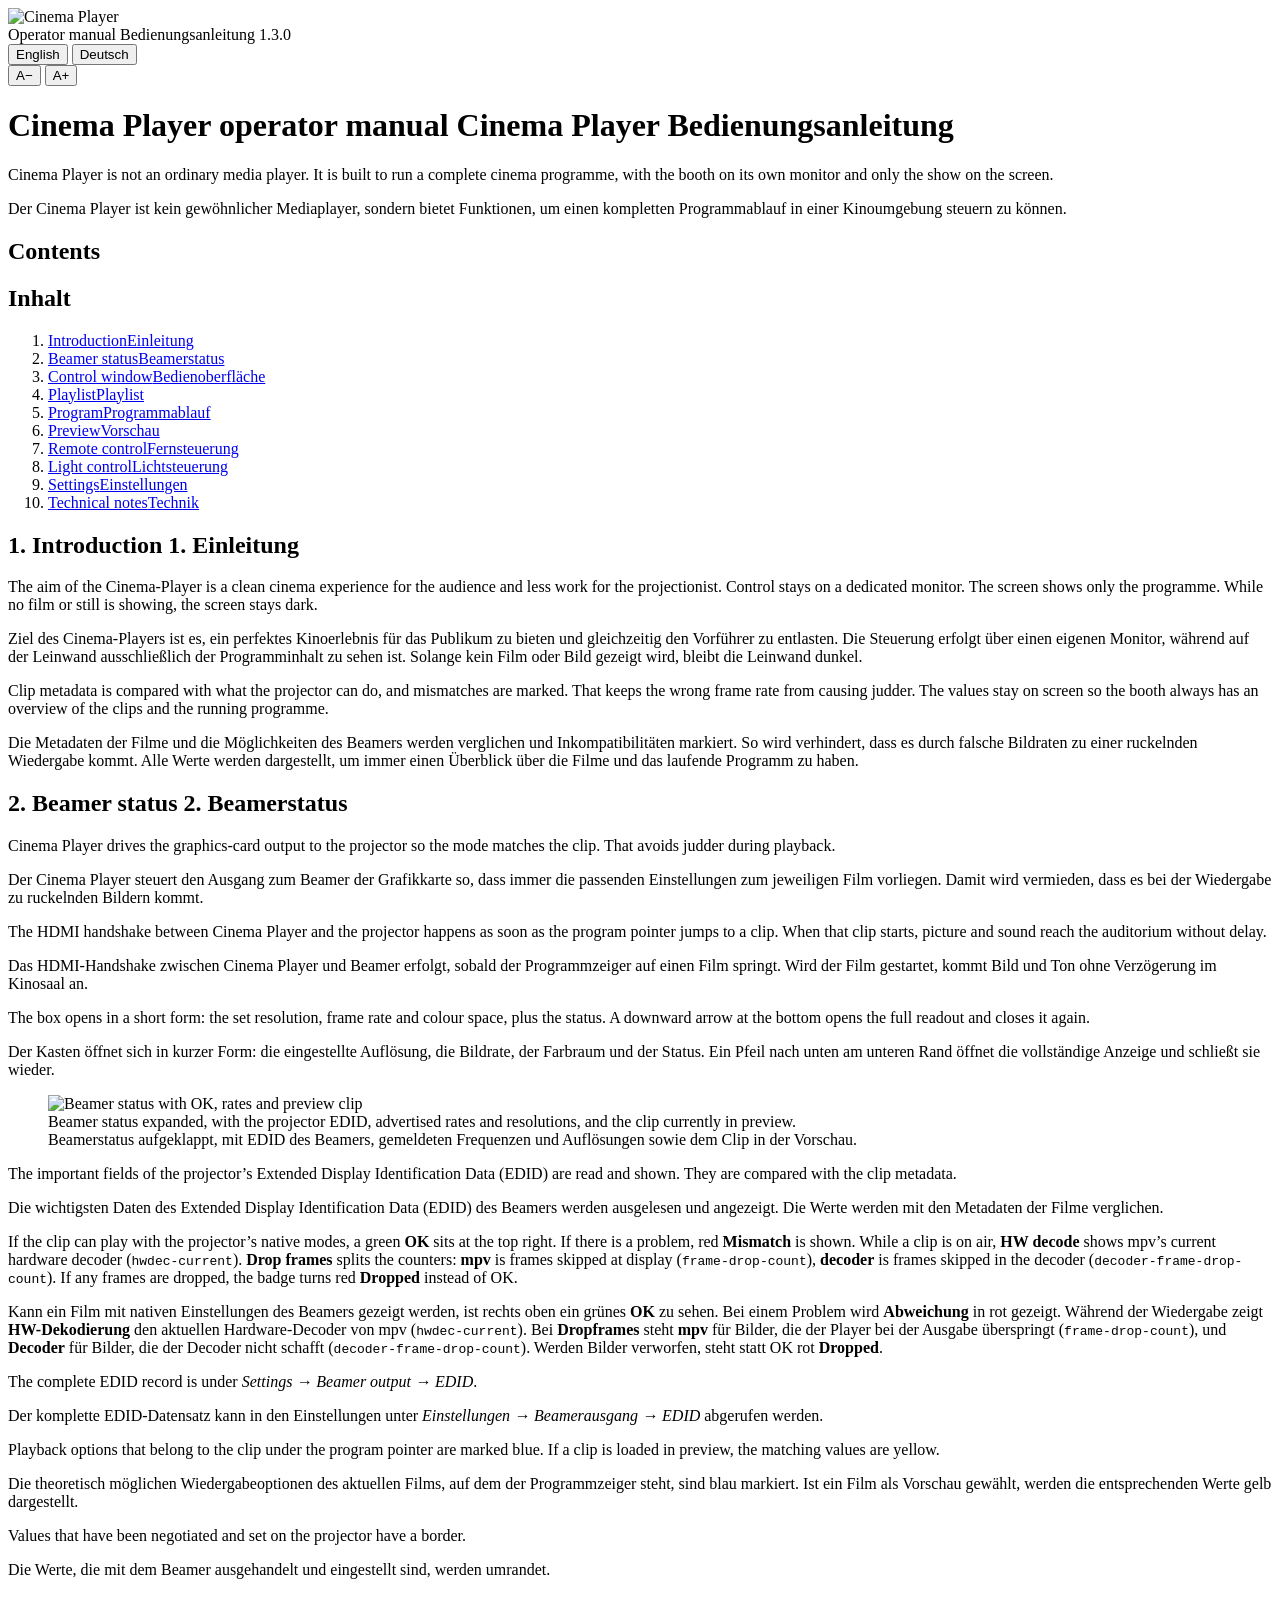
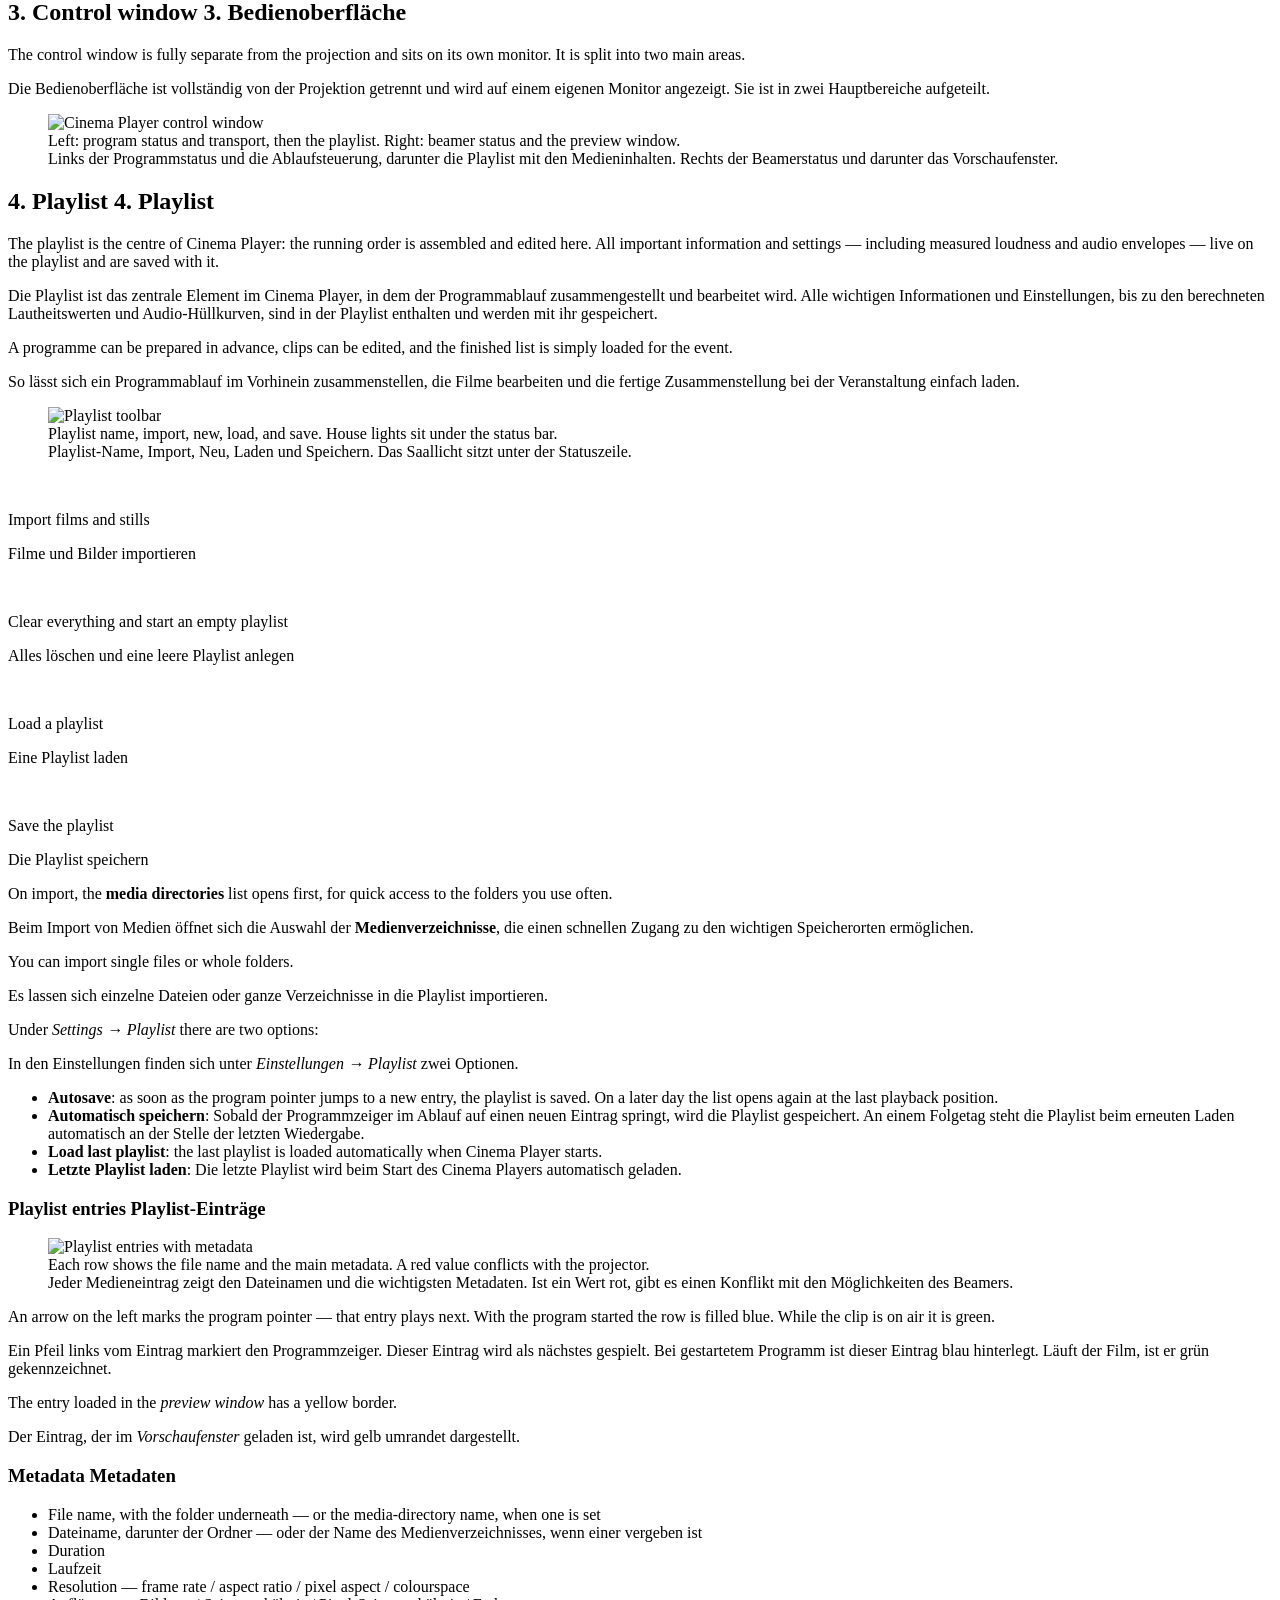
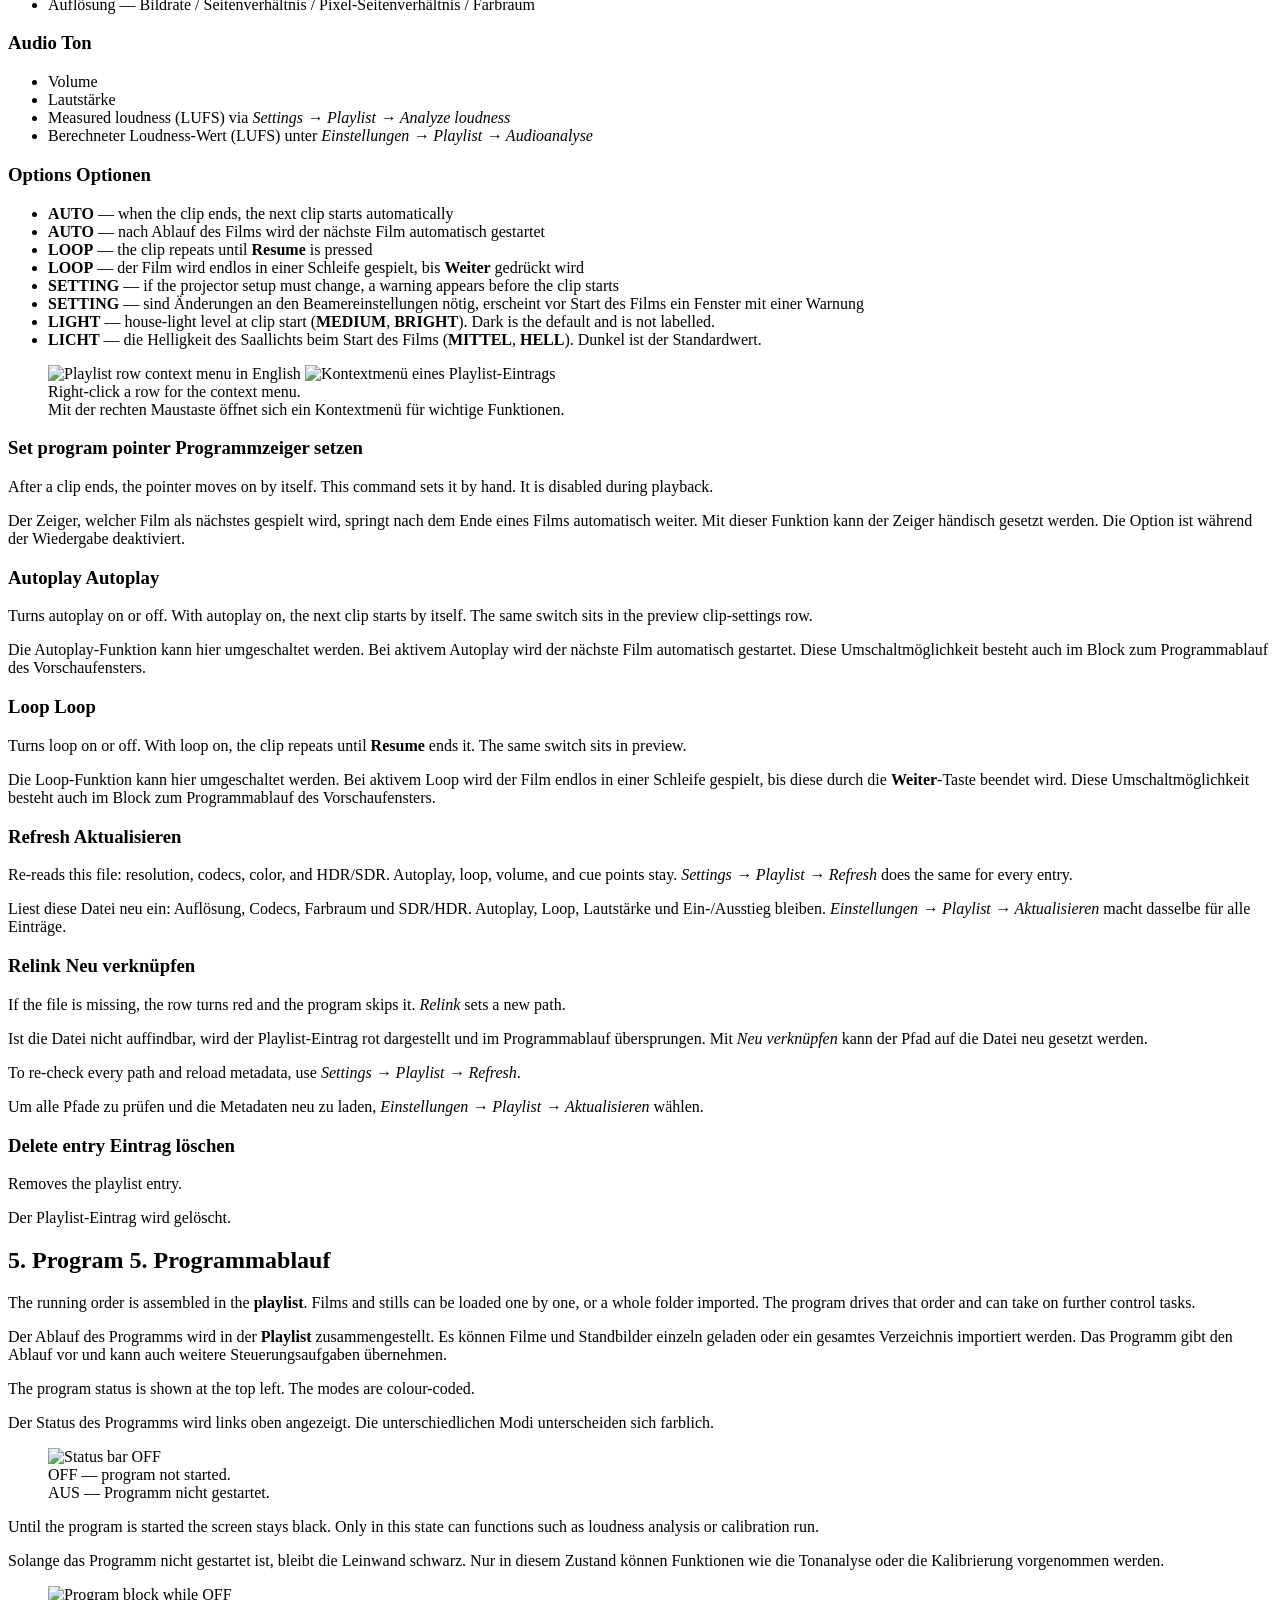
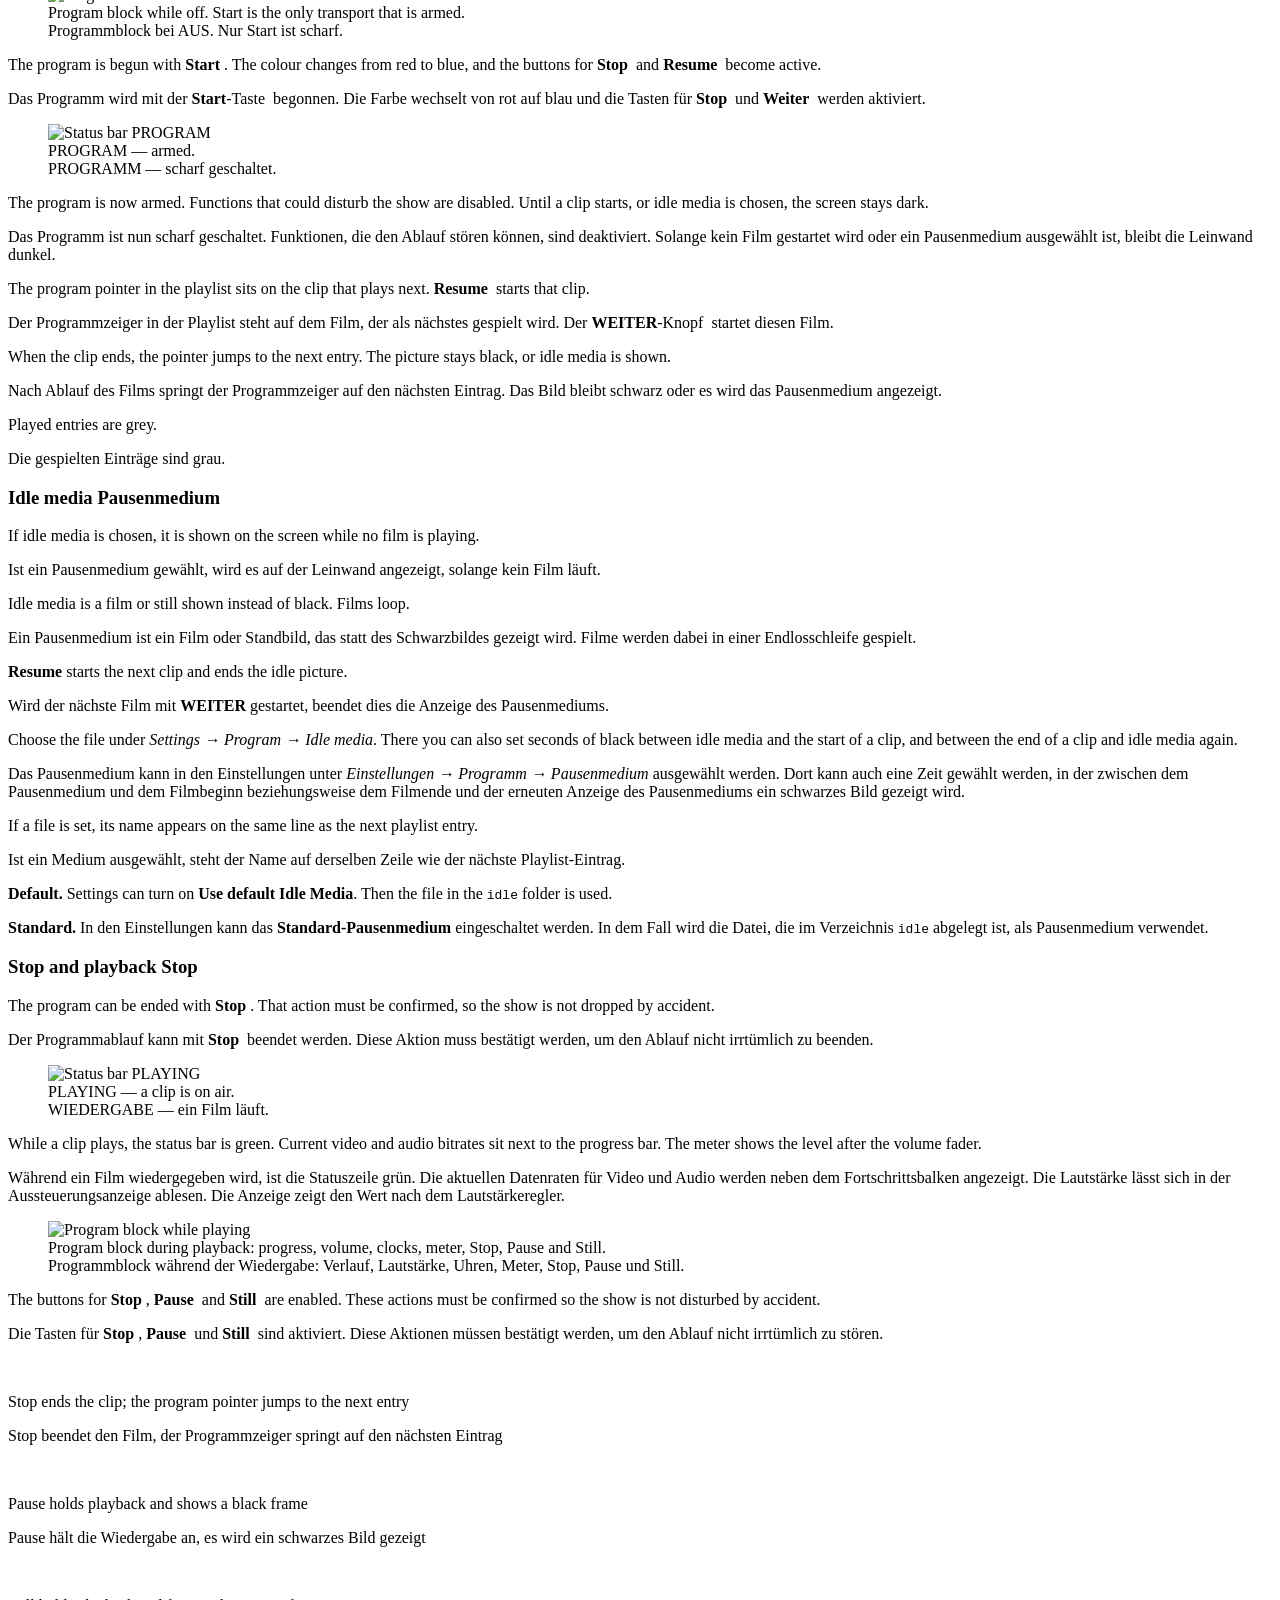
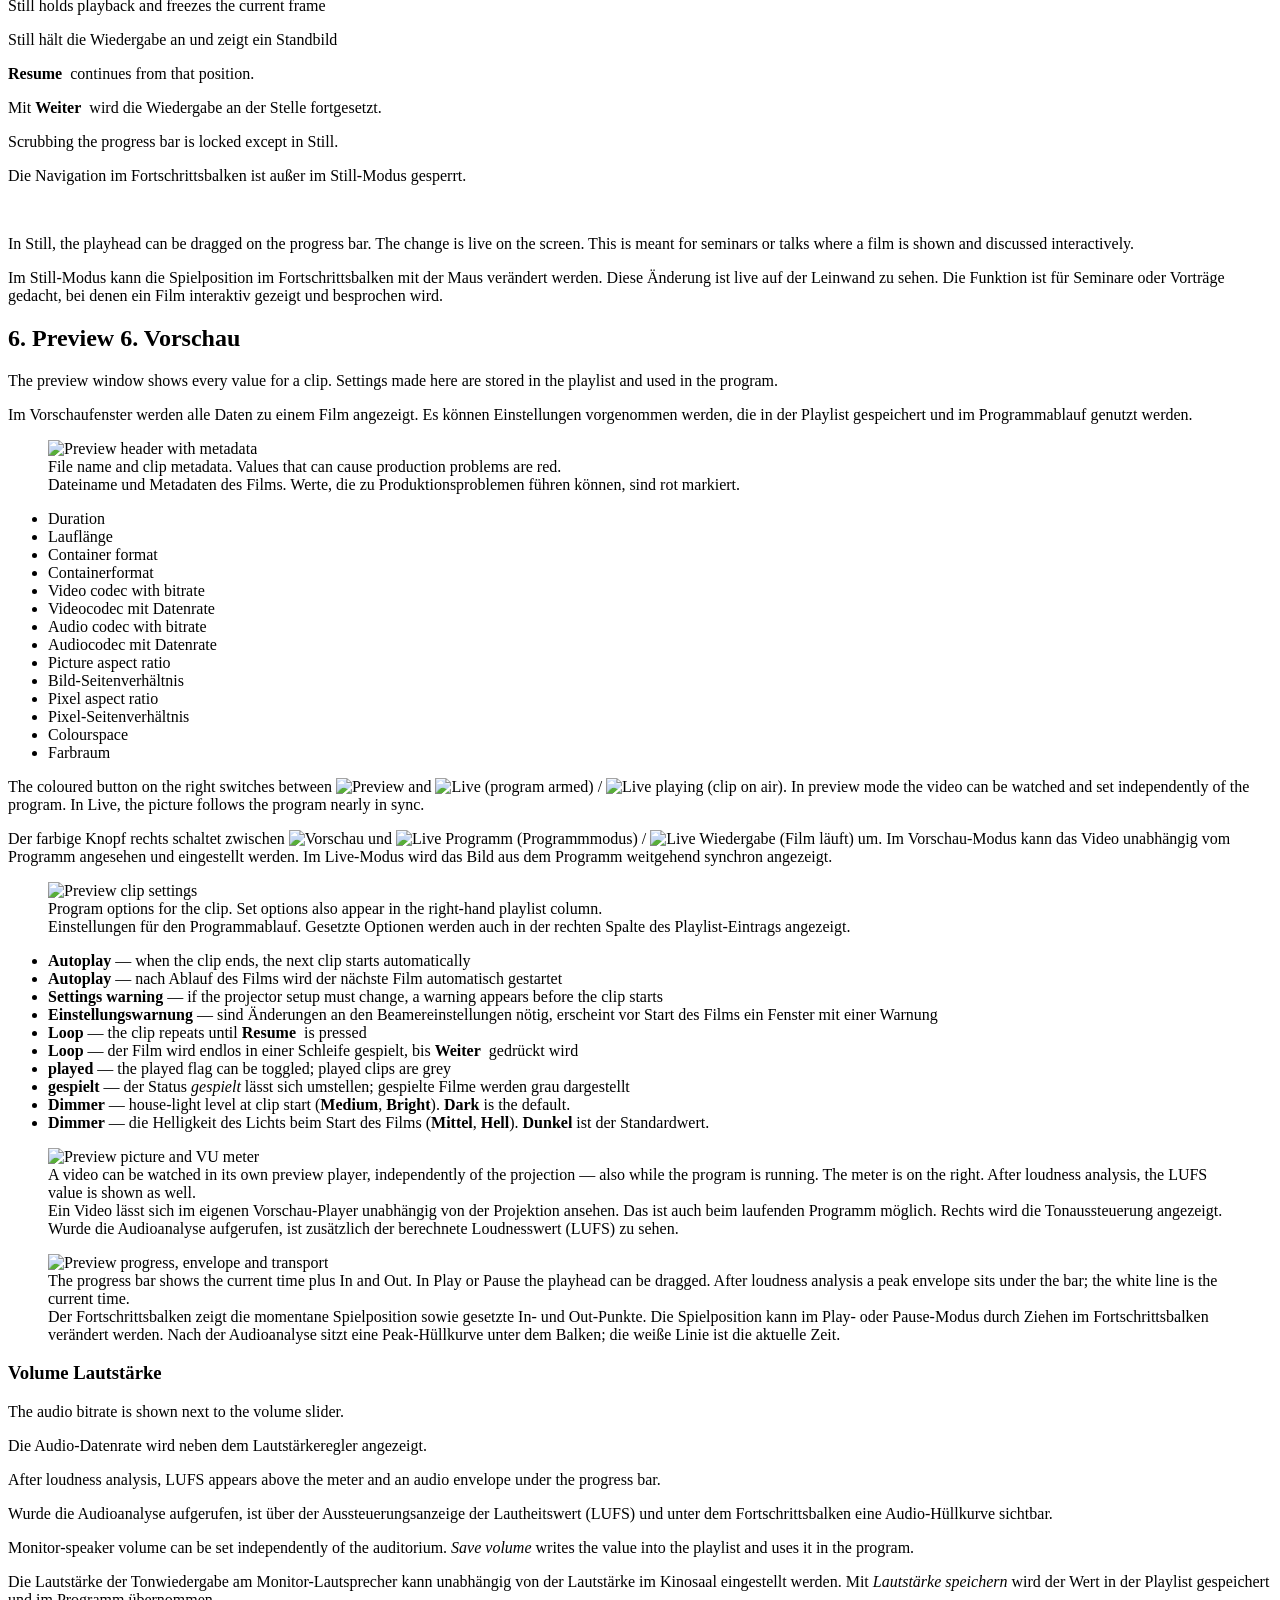
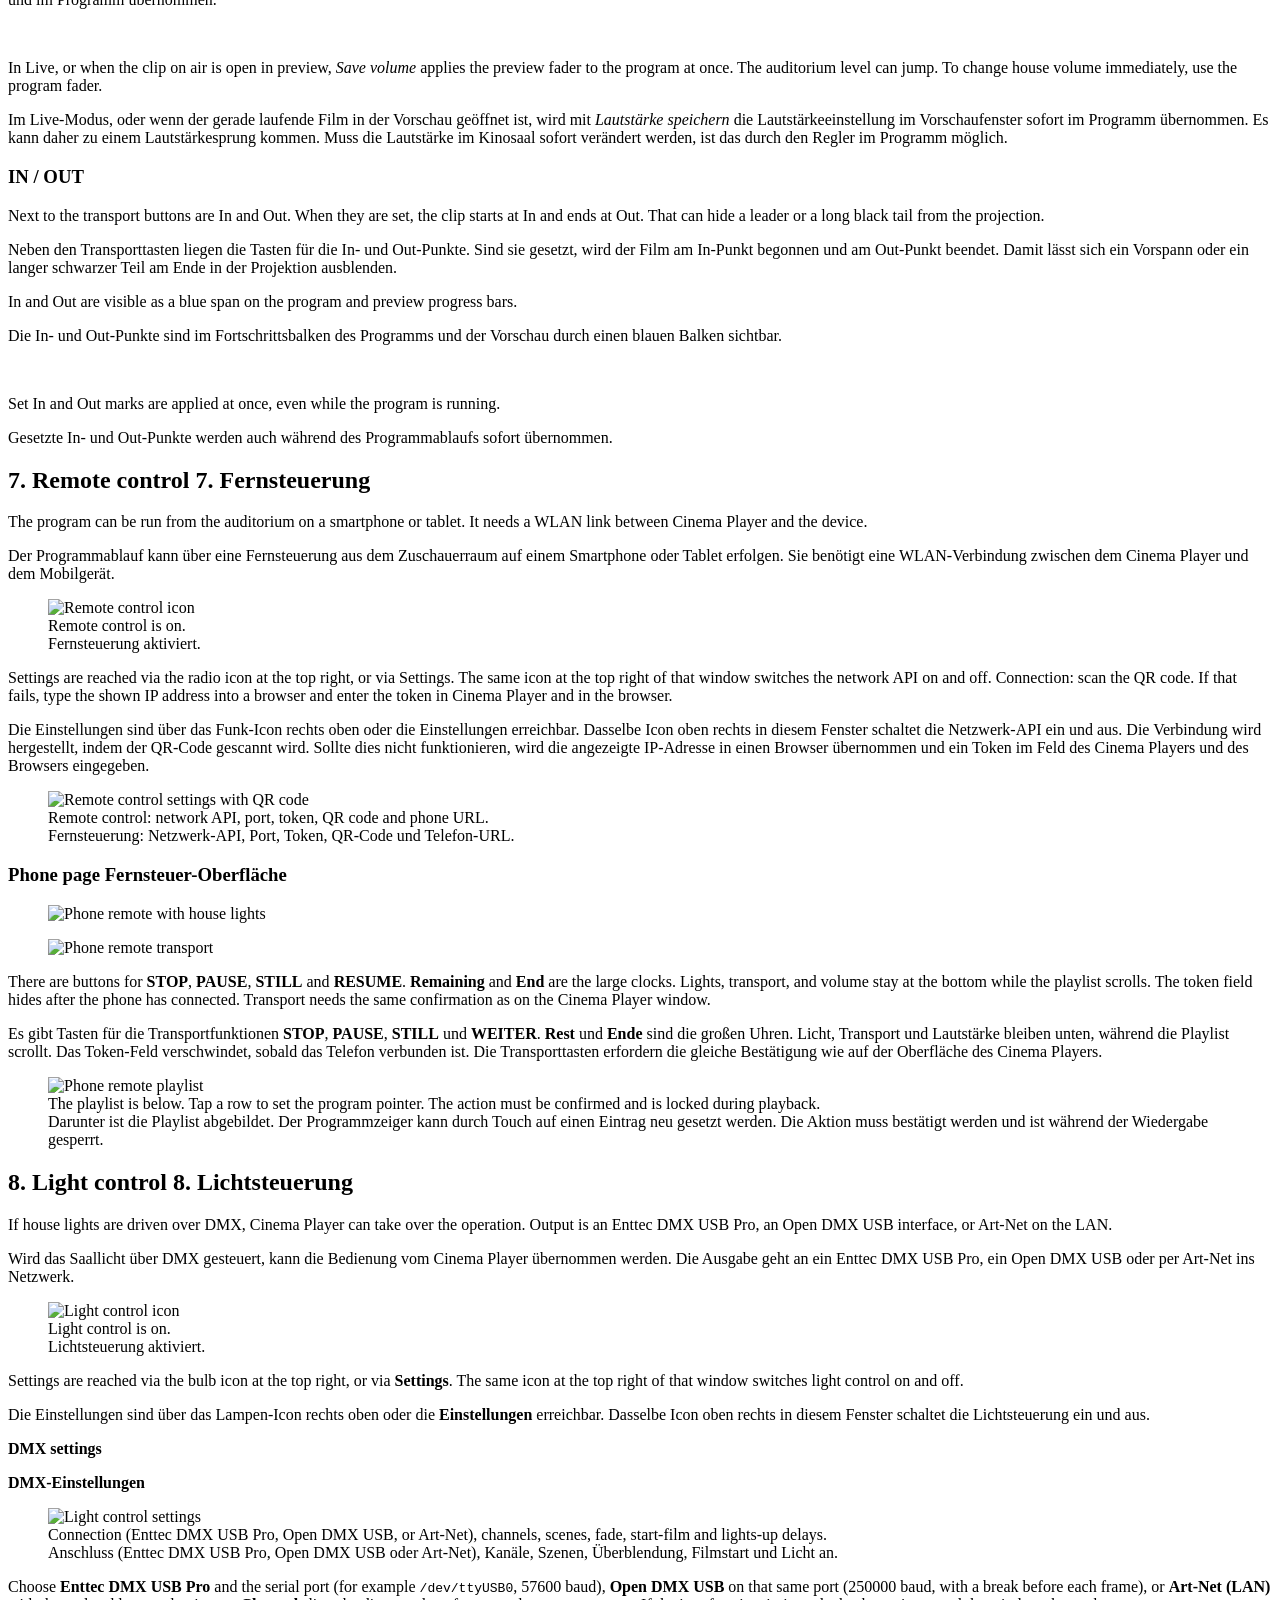
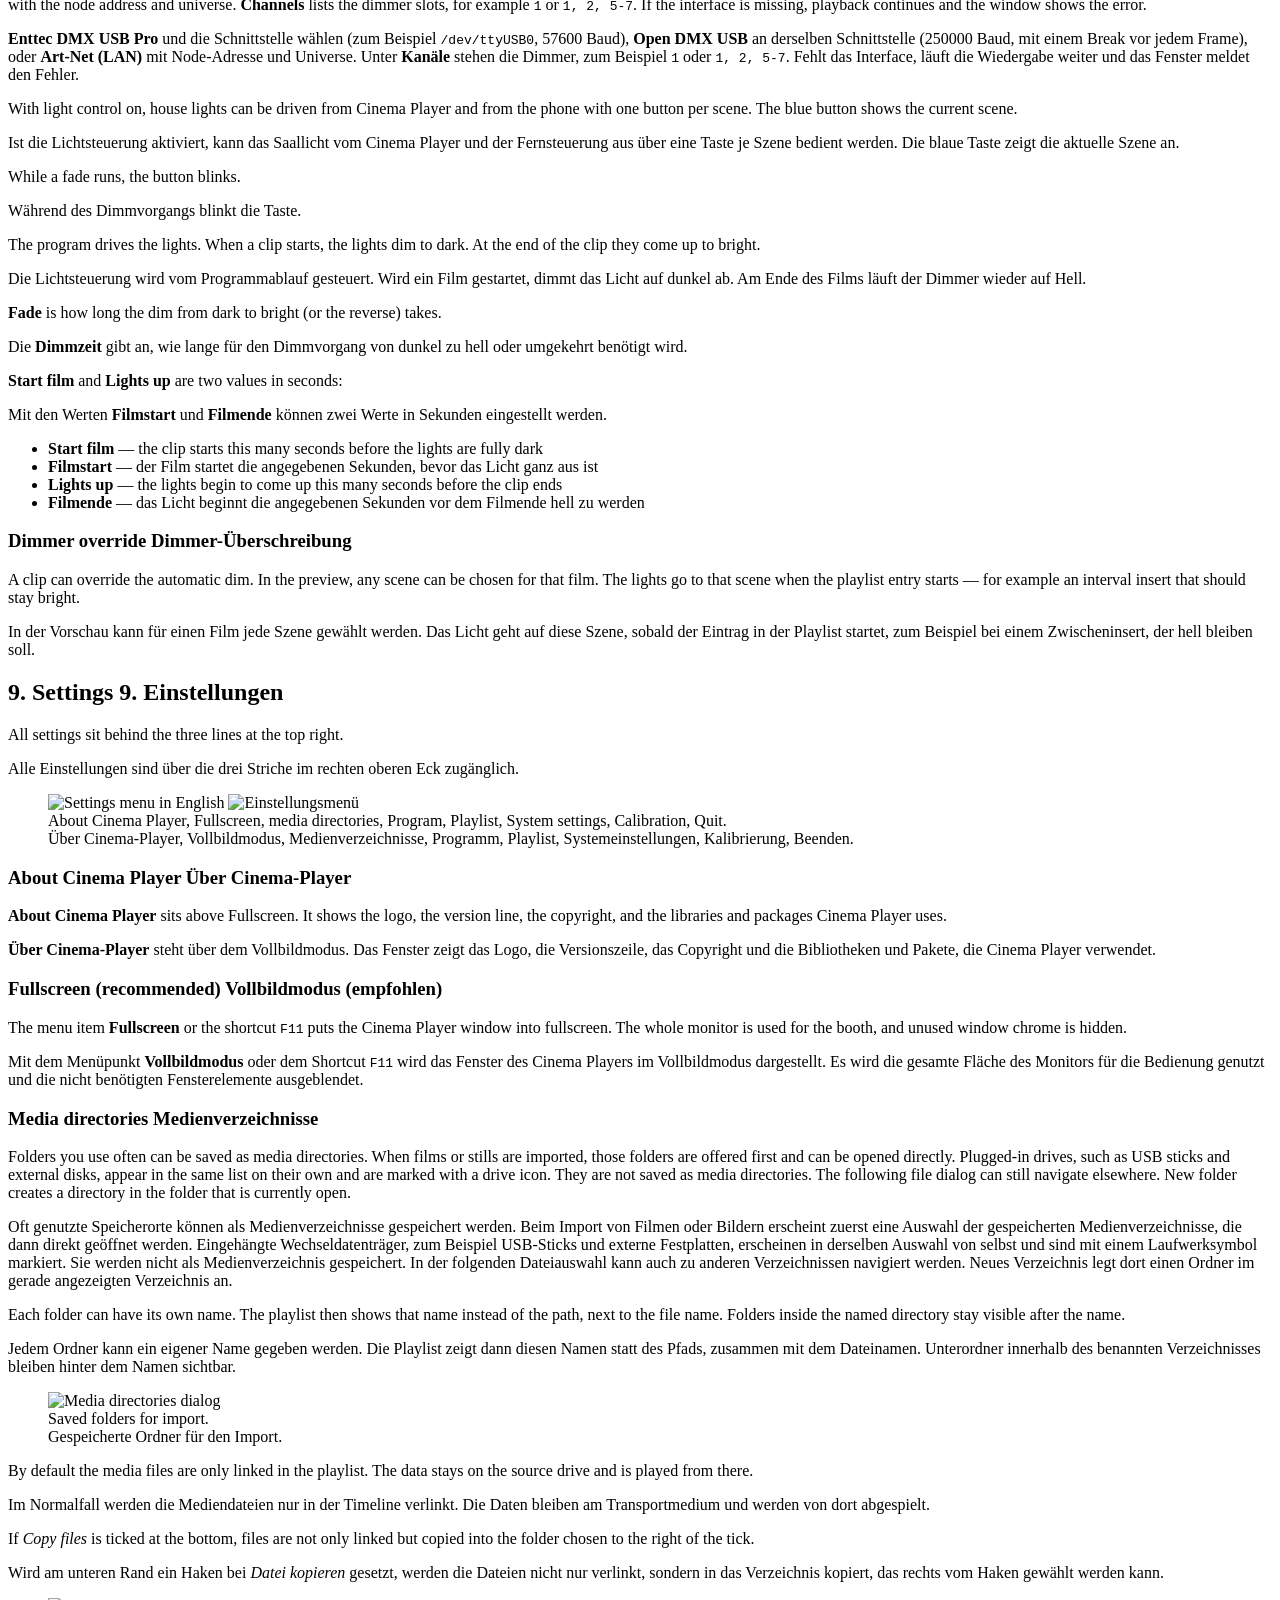
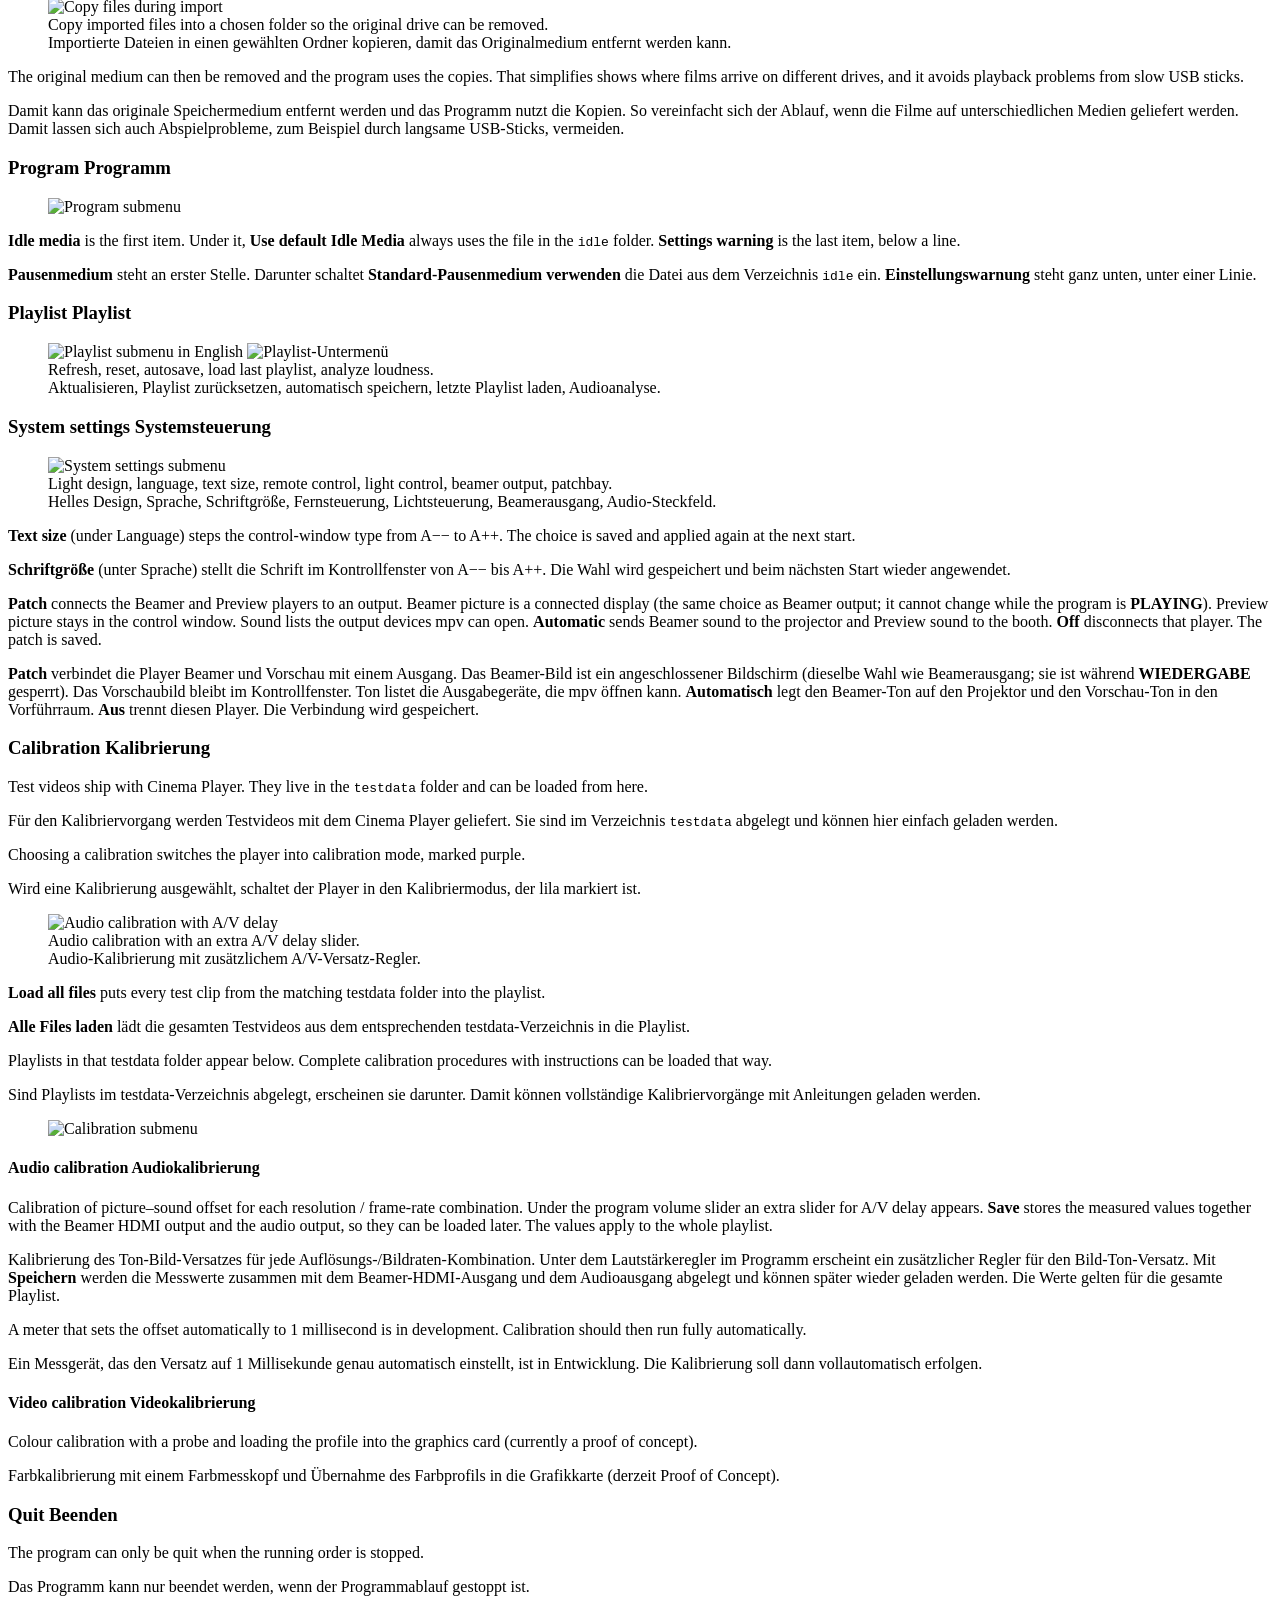
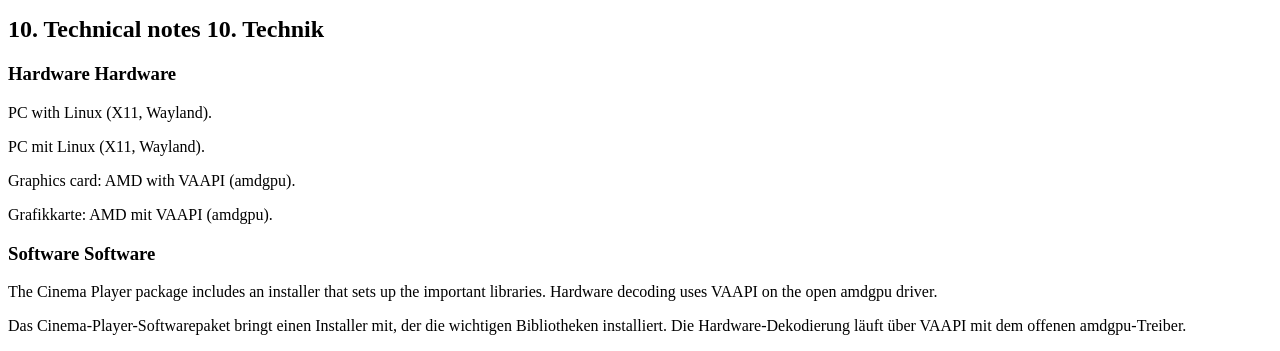
==== manual/index.html @ 638e3c6c "Rename index.html to manual/index.html" ====
<!DOCTYPE html>
<html lang="de">
<head>
  <meta charset="utf-8">
  <meta name="viewport" content="width=device-width, initial-scale=1">
  <title>Cinema Player — Bedienungsanleitung</title>
  <link rel="icon" href="images/logo-icon.png">
  <link rel="stylesheet" href="style.css">
</head>
<body>
  <header class="top">
    <img class="logo" src="images/logo-header.png" alt="Cinema Player">
    <div class="title">
      <span data-lang="en">Operator manual</span>
      <span data-lang="de">Bedienungsanleitung</span>
      <span class="ver">1.3.0</span>
    </div>
    <div class="page-tools">
      <div class="lang-switch">
        <button type="button" data-set-lang="en">English</button>
        <button type="button" data-set-lang="de">Deutsch</button>
      </div>
      <div class="type-size" role="group">
        <button type="button" class="type-smaller" data-type-delta="-1">A−</button>
        <button type="button" class="type-larger" data-type-delta="1">A+</button>
      </div>
    </div>
  </header>

  <main class="wrap">
    <h1>
      <span data-lang="en">Cinema Player operator manual</span>
      <span data-lang="de">Cinema Player Bedienungsanleitung</span>
    </h1>
    <p class="lead" data-lang="en">Cinema Player is not an ordinary media player. It is built to run a complete cinema programme, with the booth on its own monitor and only the show on the screen.</p>
    <p class="lead" data-lang="de">Der Cinema Player ist kein gewöhnlicher Mediaplayer, sondern bietet Funktionen, um einen kompletten Programmablauf in einer Kinoumgebung steuern zu können.</p>

    <nav class="toc">
      <h2 data-lang="en">Contents</h2>
      <h2 data-lang="de">Inhalt</h2>
      <ol>
        <li><a href="#intro" data-lang="en">Introduction</a><a href="#intro" data-lang="de">Einleitung</a></li>
        <li><a href="#beamer" data-lang="en">Beamer status</a><a href="#beamer" data-lang="de">Beamerstatus</a></li>
        <li><a href="#layout" data-lang="en">Control window</a><a href="#layout" data-lang="de">Bedienoberfläche</a></li>
        <li><a href="#playlist" data-lang="en">Playlist</a><a href="#playlist" data-lang="de">Playlist</a></li>
        <li><a href="#program" data-lang="en">Program</a><a href="#program" data-lang="de">Programmablauf</a></li>
        <li><a href="#preview" data-lang="en">Preview</a><a href="#preview" data-lang="de">Vorschau</a></li>
        <li><a href="#remote" data-lang="en">Remote control</a><a href="#remote" data-lang="de">Fernsteuerung</a></li>
        <li><a href="#lights" data-lang="en">Light control</a><a href="#lights" data-lang="de">Lichtsteuerung</a></li>
        <li><a href="#settings" data-lang="en">Settings</a><a href="#settings" data-lang="de">Einstellungen</a></li>
        <li><a href="#tech" data-lang="en">Technical notes</a><a href="#tech" data-lang="de">Technik</a></li>
      </ol>
    </nav>

    <h2 id="intro">
      <span data-lang="en">1. Introduction</span>
      <span data-lang="de">1. Einleitung</span>
    </h2>
    <p data-lang="en">The aim of the Cinema-Player is a clean cinema experience for the audience and less work for the projectionist. Control stays on a dedicated monitor. The screen shows only the programme. While no film or still is showing, the screen stays dark.</p>
    <p data-lang="de">Ziel des Cinema-Players ist es, ein perfektes Kinoerlebnis für das Publikum zu bieten und gleichzeitig den Vorführer zu entlasten. Die Steuerung erfolgt über einen eigenen Monitor, während auf der Leinwand ausschließlich der Programminhalt zu sehen ist. Solange kein Film oder Bild gezeigt wird, bleibt die Leinwand dunkel.</p>
    <p data-lang="en">Clip metadata is compared with what the projector can do, and mismatches are marked. That keeps the wrong frame rate from causing judder. The values stay on screen so the booth always has an overview of the clips and the running programme.</p>
    <p data-lang="de">Die Metadaten der Filme und die Möglichkeiten des Beamers werden verglichen und Inkompatibilitäten markiert. So wird verhindert, dass es durch falsche Bildraten zu einer ruckelnden Wiedergabe kommt. Alle Werte werden dargestellt, um immer einen Überblick über die Filme und das laufende Programm zu haben.</p>

    <h2 id="beamer">
      <span data-lang="en">2. Beamer status</span>
      <span data-lang="de">2. Beamerstatus</span>
    </h2>
    <p data-lang="en">Cinema Player drives the graphics-card output to the projector so the mode matches the clip. That avoids judder during playback.</p>
    <p data-lang="de">Der Cinema Player steuert den Ausgang zum Beamer der Grafikkarte so, dass immer die passenden Einstellungen zum jeweiligen Film vorliegen. Damit wird vermieden, dass es bei der Wiedergabe zu ruckelnden Bildern kommt.</p>
    <p data-lang="en">The HDMI handshake between Cinema Player and the projector happens as soon as the program pointer jumps to a clip. When that clip starts, picture and sound reach the auditorium without delay.</p>
    <p data-lang="de">Das HDMI-Handshake zwischen Cinema Player und Beamer erfolgt, sobald der Programmzeiger auf einen Film springt. Wird der Film gestartet, kommt Bild und Ton ohne Verzögerung im Kinosaal an.</p>
    <p data-lang="en">The box opens in a short form: the set resolution, frame rate and colour space, plus the status. A downward arrow at the bottom opens the full readout and closes it again.</p>
    <p data-lang="de">Der Kasten öffnet sich in kurzer Form: die eingestellte Auflösung, die Bildrate, der Farbraum und der Status. Ein Pfeil nach unten am unteren Rand öffnet die vollständige Anzeige und schließt sie wieder.</p>
    <figure>
      <img src="images/guide/beamer-status.png" alt="Beamer status with OK, rates and preview clip">
      <figcaption data-lang="en">Beamer status expanded, with the projector EDID, advertised rates and resolutions, and the clip currently in preview.</figcaption>
      <figcaption data-lang="de">Beamerstatus aufgeklappt, mit EDID des Beamers, gemeldeten Frequenzen und Auflösungen sowie dem Clip in der Vorschau.</figcaption>
    </figure>
    <p data-lang="en">The important fields of the projector’s Extended Display Identification Data (EDID) are read and shown. They are compared with the clip metadata.</p>
    <p data-lang="de">Die wichtigsten Daten des Extended Display Identification Data (EDID) des Beamers werden ausgelesen und angezeigt. Die Werte werden mit den Metadaten der Filme verglichen.</p>
    <p data-lang="en">If the clip can play with the projector’s native modes, a green <strong>OK</strong> sits at the top right. If there is a problem, red <strong>Mismatch</strong> is shown. While a clip is on air, <strong>HW decode</strong> shows mpv’s current hardware decoder (<code>hwdec-current</code>). <strong>Drop frames</strong> splits the counters: <strong>mpv</strong> is frames skipped at display (<code>frame-drop-count</code>), <strong>decoder</strong> is frames skipped in the decoder (<code>decoder-frame-drop-count</code>). If any frames are dropped, the badge turns red <strong>Dropped</strong> instead of OK.</p>
    <p data-lang="de">Kann ein Film mit nativen Einstellungen des Beamers gezeigt werden, ist rechts oben ein grünes <strong>OK</strong> zu sehen. Bei einem Problem wird <strong>Abweichung</strong> in rot gezeigt. Während der Wiedergabe zeigt <strong>HW-Dekodierung</strong> den aktuellen Hardware-Decoder von mpv (<code>hwdec-current</code>). Bei <strong>Dropframes</strong> steht <strong>mpv</strong> für Bilder, die der Player bei der Ausgabe überspringt (<code>frame-drop-count</code>), und <strong>Decoder</strong> für Bilder, die der Decoder nicht schafft (<code>decoder-frame-drop-count</code>). Werden Bilder verworfen, steht statt OK rot <strong>Dropped</strong>.</p>
    <p data-lang="en">The complete EDID record is under <em>Settings → Beamer output → EDID</em>.</p>
    <p data-lang="de">Der komplette EDID-Datensatz kann in den Einstellungen unter <em>Einstellungen → Beamerausgang → EDID</em> abgerufen werden.</p>
    <p data-lang="en">Playback options that belong to the clip under the program pointer are marked blue. If a clip is loaded in preview, the matching values are yellow.</p>
    <p data-lang="de">Die theoretisch möglichen Wiedergabeoptionen des aktuellen Films, auf dem der Programmzeiger steht, sind blau markiert. Ist ein Film als Vorschau gewählt, werden die entsprechenden Werte gelb dargestellt.</p>
    <p data-lang="en">Values that have been negotiated and set on the projector have a border.</p>
    <p data-lang="de">Die Werte, die mit dem Beamer ausgehandelt und eingestellt sind, werden umrandet.</p>

    <h2 id="layout">
      <span data-lang="en">3. Control window</span>
      <span data-lang="de">3. Bedienoberfläche</span>
    </h2>
    <p data-lang="en">The control window is fully separate from the projection and sits on its own monitor. It is split into two main areas.</p>
    <p data-lang="de">Die Bedienoberfläche ist vollständig von der Projektion getrennt und wird auf einem eigenen Monitor angezeigt. Sie ist in zwei Hauptbereiche aufgeteilt.</p>
    <figure>
      <img src="images/guide/overview.png" alt="Cinema Player control window">
      <figcaption data-lang="en">Left: program status and transport, then the playlist. Right: beamer status and the preview window.</figcaption>
      <figcaption data-lang="de">Links der Programmstatus und die Ablaufsteuerung, darunter die Playlist mit den Medieninhalten. Rechts der Beamerstatus und darunter das Vorschaufenster.</figcaption>
    </figure>

    <h2 id="playlist">
      <span data-lang="en">4. Playlist</span>
      <span data-lang="de">4. Playlist</span>
    </h2>
    <p data-lang="en">The playlist is the centre of Cinema Player: the running order is assembled and edited here. All important information and settings — including measured loudness and audio envelopes — live on the playlist and are saved with it.</p>
    <p data-lang="de">Die Playlist ist das zentrale Element im Cinema Player, in dem der Programmablauf zusammengestellt und bearbeitet wird. Alle wichtigen Informationen und Einstellungen, bis zu den berechneten Lautheitswerten und Audio-Hüllkurven, sind in der Playlist enthalten und werden mit ihr gespeichert.</p>
    <p data-lang="en">A programme can be prepared in advance, clips can be edited, and the finished list is simply loaded for the event.</p>
    <p data-lang="de">So lässt sich ein Programmablauf im Vorhinein zusammenstellen, die Filme bearbeiten und die fertige Zusammenstellung bei der Veranstaltung einfach laden.</p>
    <figure>
      <img src="images/guide/playlist-tools.png" alt="Playlist toolbar">
      <figcaption data-lang="en">Playlist name, import, new, load, and save. House lights sit under the status bar.</figcaption>
      <figcaption data-lang="de">Playlist-Name, Import, Neu, Laden und Speichern. Das Saallicht sitzt unter der Statuszeile.</figcaption>
    </figure>
    <div class="icon-row">
      <img src="images/guide/icon-import.png" alt="">
      <p data-lang="en">Import films and stills</p>
      <p data-lang="de">Filme und Bilder importieren</p>
    </div>
    <div class="icon-row">
      <img src="images/guide/icon-new.png" alt="">
      <p data-lang="en">Clear everything and start an empty playlist</p>
      <p data-lang="de">Alles löschen und eine leere Playlist anlegen</p>
    </div>
    <div class="icon-row">
      <img src="images/guide/icon-load.png" alt="">
      <p data-lang="en">Load a playlist</p>
      <p data-lang="de">Eine Playlist laden</p>
    </div>
    <div class="icon-row">
      <img src="images/guide/icon-save.png" alt="">
      <p data-lang="en">Save the playlist</p>
      <p data-lang="de">Die Playlist speichern</p>
    </div>
    <p data-lang="en">On import, the <strong>media directories</strong> list opens first, for quick access to the folders you use often.</p>
    <p data-lang="de">Beim Import von Medien öffnet sich die Auswahl der <strong>Medienverzeichnisse</strong>, die einen schnellen Zugang zu den wichtigen Speicherorten ermöglichen.</p>
    <p data-lang="en">You can import single files or whole folders.</p>
    <p data-lang="de">Es lassen sich einzelne Dateien oder ganze Verzeichnisse in die Playlist importieren.</p>
    <p data-lang="en">Under <em>Settings → Playlist</em> there are two options:</p>
    <p data-lang="de">In den Einstellungen finden sich unter <em>Einstellungen → Playlist</em> zwei Optionen.</p>
    <ul>
      <li data-lang="en"><strong>Autosave</strong>: as soon as the program pointer jumps to a new entry, the playlist is saved. On a later day the list opens again at the last playback position.</li>
      <li data-lang="de"><strong>Automatisch speichern</strong>: Sobald der Programmzeiger im Ablauf auf einen neuen Eintrag springt, wird die Playlist gespeichert. An einem Folgetag steht die Playlist beim erneuten Laden automatisch an der Stelle der letzten Wiedergabe.</li>
      <li data-lang="en"><strong>Load last playlist</strong>: the last playlist is loaded automatically when Cinema Player starts.</li>
      <li data-lang="de"><strong>Letzte Playlist laden</strong>: Die letzte Playlist wird beim Start des Cinema Players automatisch geladen.</li>
    </ul>

    <h3>
      <span data-lang="en">Playlist entries</span>
      <span data-lang="de">Playlist-Einträge</span>
    </h3>
    <figure>
      <img src="images/guide/playlist.png" alt="Playlist entries with metadata">
      <figcaption data-lang="en">Each row shows the file name and the main metadata. A red value conflicts with the projector.</figcaption>
      <figcaption data-lang="de">Jeder Medieneintrag zeigt den Dateinamen und die wichtigsten Metadaten. Ist ein Wert rot, gibt es einen Konflikt mit den Möglichkeiten des Beamers.</figcaption>
    </figure>
    <p data-lang="en">An arrow on the left marks the program pointer — that entry plays next. With the program started the row is filled blue. While the clip is on air it is green.</p>
    <p data-lang="de">Ein Pfeil links vom Eintrag markiert den Programmzeiger. Dieser Eintrag wird als nächstes gespielt. Bei gestartetem Programm ist dieser Eintrag blau hinterlegt. Läuft der Film, ist er grün gekennzeichnet.</p>
    <p data-lang="en">The entry loaded in the <em>preview window</em> has a yellow border.</p>
    <p data-lang="de">Der Eintrag, der im <em>Vorschaufenster</em> geladen ist, wird gelb umrandet dargestellt.</p>

    <h3>
      <span data-lang="en">Metadata</span>
      <span data-lang="de">Metadaten</span>
    </h3>
    <ul>
      <li data-lang="en">File name, with the folder underneath — or the media-directory name, when one is set</li>
      <li data-lang="de">Dateiname, darunter der Ordner — oder der Name des Medienverzeichnisses, wenn einer vergeben ist</li>
      <li data-lang="en">Duration</li>
      <li data-lang="de">Laufzeit</li>
      <li data-lang="en">Resolution — frame rate / aspect ratio / pixel aspect / colourspace</li>
      <li data-lang="de">Auflösung — Bildrate / Seitenverhältnis / Pixel-Seitenverhältnis / Farbraum</li>
    </ul>

    <h3>
      <span data-lang="en">Audio</span>
      <span data-lang="de">Ton</span>
    </h3>
    <ul>
      <li data-lang="en">Volume</li>
      <li data-lang="de">Lautstärke</li>
      <li data-lang="en">Measured loudness (LUFS) via <em>Settings → Playlist → Analyze loudness</em></li>
      <li data-lang="de">Berechneter Loudness-Wert (LUFS) unter <em>Einstellungen → Playlist → Audioanalyse</em></li>
    </ul>

    <h3>
      <span data-lang="en">Options</span>
      <span data-lang="de">Optionen</span>
    </h3>
    <ul>
      <li data-lang="en"><strong>AUTO</strong> — when the clip ends, the next clip starts automatically</li>
      <li data-lang="de"><strong>AUTO</strong> — nach Ablauf des Films wird der nächste Film automatisch gestartet</li>
      <li data-lang="en"><strong>LOOP</strong> — the clip repeats until <strong>Resume</strong> is pressed</li>
      <li data-lang="de"><strong>LOOP</strong> — der Film wird endlos in einer Schleife gespielt, bis <strong>Weiter</strong> gedrückt wird</li>
      <li data-lang="en"><strong>SETTING</strong> — if the projector setup must change, a warning appears before the clip starts</li>
      <li data-lang="de"><strong>SETTING</strong> — sind Änderungen an den Beamereinstellungen nötig, erscheint vor Start des Films ein Fenster mit einer Warnung</li>
      <li data-lang="en"><strong>LIGHT</strong> — house-light level at clip start (<strong>MEDIUM</strong>, <strong>BRIGHT</strong>). Dark is the default and is not labelled.</li>
      <li data-lang="de"><strong>LICHT</strong> — die Helligkeit des Saallichts beim Start des Films (<strong>MITTEL</strong>, <strong>HELL</strong>). Dunkel ist der Standardwert.</li>
    </ul>
    <figure class="snip">
      <img data-lang="en" src="images/menu-entry-en.png" alt="Playlist row context menu in English">
      <img data-lang="de" src="images/guide/menu-entry.png" alt="Kontextmenü eines Playlist-Eintrags">
      <figcaption data-lang="en">Right-click a row for the context menu.</figcaption>
      <figcaption data-lang="de">Mit der rechten Maustaste öffnet sich ein Kontextmenü für wichtige Funktionen.</figcaption>
    </figure>

    <h3>
      <span data-lang="en">Set program pointer</span>
      <span data-lang="de">Programmzeiger setzen</span>
    </h3>
    <p data-lang="en">After a clip ends, the pointer moves on by itself. This command sets it by hand. It is disabled during playback.</p>
    <p data-lang="de">Der Zeiger, welcher Film als nächstes gespielt wird, springt nach dem Ende eines Films automatisch weiter. Mit dieser Funktion kann der Zeiger händisch gesetzt werden. Die Option ist während der Wiedergabe deaktiviert.</p>

    <h3>
      <span data-lang="en">Autoplay</span>
      <span data-lang="de">Autoplay</span>
    </h3>
    <p data-lang="en">Turns autoplay on or off. With autoplay on, the next clip starts by itself. The same switch sits in the preview clip-settings row.</p>
    <p data-lang="de">Die Autoplay-Funktion kann hier umgeschaltet werden. Bei aktivem Autoplay wird der nächste Film automatisch gestartet. Diese Umschaltmöglichkeit besteht auch im Block zum Programmablauf des Vorschaufensters.</p>

    <h3>
      <span data-lang="en">Loop</span>
      <span data-lang="de">Loop</span>
    </h3>
    <p data-lang="en">Turns loop on or off. With loop on, the clip repeats until <strong>Resume</strong> ends it. The same switch sits in preview.</p>
    <p data-lang="de">Die Loop-Funktion kann hier umgeschaltet werden. Bei aktivem Loop wird der Film endlos in einer Schleife gespielt, bis diese durch die <strong>Weiter</strong>-Taste beendet wird. Diese Umschaltmöglichkeit besteht auch im Block zum Programmablauf des Vorschaufensters.</p>

    <h3>
      <span data-lang="en">Refresh</span>
      <span data-lang="de">Aktualisieren</span>
    </h3>
    <p data-lang="en">Re-reads this file: resolution, codecs, color, and HDR/SDR. Autoplay, loop, volume, and cue points stay. <em>Settings → Playlist → Refresh</em> does the same for every entry.</p>
    <p data-lang="de">Liest diese Datei neu ein: Auflösung, Codecs, Farbraum und SDR/HDR. Autoplay, Loop, Lautstärke und Ein-/Ausstieg bleiben. <em>Einstellungen → Playlist → Aktualisieren</em> macht dasselbe für alle Einträge.</p>

    <h3>
      <span data-lang="en">Relink</span>
      <span data-lang="de">Neu verknüpfen</span>
    </h3>
    <p data-lang="en">If the file is missing, the row turns red and the program skips it. <em>Relink</em> sets a new path.</p>
    <p data-lang="de">Ist die Datei nicht auffindbar, wird der Playlist-Eintrag rot dargestellt und im Programmablauf übersprungen. Mit <em>Neu verknüpfen</em> kann der Pfad auf die Datei neu gesetzt werden.</p>
    <p data-lang="en">To re-check every path and reload metadata, use <em>Settings → Playlist → Refresh</em>.</p>
    <p data-lang="de">Um alle Pfade zu prüfen und die Metadaten neu zu laden, <em>Einstellungen → Playlist → Aktualisieren</em> wählen.</p>

    <h3>
      <span data-lang="en">Delete entry</span>
      <span data-lang="de">Eintrag löschen</span>
    </h3>
    <p data-lang="en">Removes the playlist entry.</p>
    <p data-lang="de">Der Playlist-Eintrag wird gelöscht.</p>

    <h2 id="program">
      <span data-lang="en">5. Program</span>
      <span data-lang="de">5. Programmablauf</span>
    </h2>
    <p data-lang="en">The running order is assembled in the <strong>playlist</strong>. Films and stills can be loaded one by one, or a whole folder imported. The program drives that order and can take on further control tasks.</p>
    <p data-lang="de">Der Ablauf des Programms wird in der <strong>Playlist</strong> zusammengestellt. Es können Filme und Standbilder einzeln geladen oder ein gesamtes Verzeichnis importiert werden. Das Programm gibt den Ablauf vor und kann auch weitere Steuerungsaufgaben übernehmen.</p>
    <p data-lang="en">The program status is shown at the top left. The modes are colour-coded.</p>
    <p data-lang="de">Der Status des Programms wird links oben angezeigt. Die unterschiedlichen Modi unterscheiden sich farblich.</p>
    <figure>
      <img src="images/guide/status-off.png" alt="Status bar OFF">
      <figcaption data-lang="en"><span class="badge off">OFF</span> — program not started.</figcaption>
      <figcaption data-lang="de"><span class="badge off">AUS</span> — Programm nicht gestartet.</figcaption>
    </figure>
    <p data-lang="en">Until the program is started the screen stays black. Only in this state can functions such as loudness analysis or calibration run.</p>
    <p data-lang="de">Solange das Programm nicht gestartet ist, bleibt die Leinwand schwarz. Nur in diesem Zustand können Funktionen wie die Tonanalyse oder die Kalibrierung vorgenommen werden.</p>
    <figure>
      <img src="images/guide/program-off.png" alt="Program block while OFF">
      <figcaption data-lang="en">Program block while off. Start is the only transport that is armed.</figcaption>
      <figcaption data-lang="de">Programmblock bei AUS. Nur Start ist scharf.</figcaption>
    </figure>
    <p data-lang="en">The program is begun with <strong>Start</strong> <img class="inline" src="images/guide/icon-start.png" alt="">. The colour changes from red to blue, and the buttons for <strong>Stop</strong> <img class="inline" src="images/guide/icon-stop.png" alt=""> and <strong>Resume</strong> <img class="inline" src="images/guide/icon-resume.png" alt=""> become active.</p>
    <p data-lang="de">Das Programm wird mit der <strong>Start</strong>-Taste <img class="inline" src="images/guide/icon-start.png" alt=""> begonnen. Die Farbe wechselt von rot auf blau und die Tasten für <strong>Stop</strong> <img class="inline" src="images/guide/icon-stop.png" alt=""> und <strong>Weiter</strong> <img class="inline" src="images/guide/icon-resume.png" alt=""> werden aktiviert.</p>
    <figure>
      <img src="images/guide/status-program.png" alt="Status bar PROGRAM">
      <figcaption data-lang="en"><span class="badge program">PROGRAM</span> — armed.</figcaption>
      <figcaption data-lang="de"><span class="badge program">PROGRAMM</span> — scharf geschaltet.</figcaption>
    </figure>
    <p data-lang="en">The program is now armed. Functions that could disturb the show are disabled. Until a clip starts, or idle media is chosen, the screen stays dark.</p>
    <p data-lang="de">Das Programm ist nun scharf geschaltet. Funktionen, die den Ablauf stören können, sind deaktiviert. Solange kein Film gestartet wird oder ein Pausenmedium ausgewählt ist, bleibt die Leinwand dunkel.</p>
    <p data-lang="en">The program pointer in the playlist sits on the clip that plays next. <strong>Resume</strong> <img class="inline" src="images/guide/icon-resume.png" alt=""> starts that clip.</p>
    <p data-lang="de">Der Programmzeiger in der Playlist steht auf dem Film, der als nächstes gespielt wird. Der <strong>WEITER</strong>-Knopf <img class="inline" src="images/guide/icon-resume.png" alt=""> startet diesen Film.</p>
    <p data-lang="en">When the clip ends, the pointer jumps to the next entry. The picture stays black, or idle media is shown.</p>
    <p data-lang="de">Nach Ablauf des Films springt der Programmzeiger auf den nächsten Eintrag. Das Bild bleibt schwarz oder es wird das Pausenmedium angezeigt.</p>
    <p data-lang="en">Played entries are grey.</p>
    <p data-lang="de">Die gespielten Einträge sind grau.</p>

    <h3>
      <span data-lang="en">Idle media</span>
      <span data-lang="de">Pausenmedium</span>
    </h3>
    <p data-lang="en">If idle media is chosen, it is shown on the screen while no film is playing.</p>
    <p data-lang="de">Ist ein Pausenmedium gewählt, wird es auf der Leinwand angezeigt, solange kein Film läuft.</p>
    <p data-lang="en">Idle media is a film or still shown instead of black. Films loop.</p>
    <p data-lang="de">Ein Pausenmedium ist ein Film oder Standbild, das statt des Schwarzbildes gezeigt wird. Filme werden dabei in einer Endlosschleife gespielt.</p>
    <p data-lang="en"><strong>Resume</strong> starts the next clip and ends the idle picture.</p>
    <p data-lang="de">Wird der nächste Film mit <strong>WEITER</strong> gestartet, beendet dies die Anzeige des Pausenmediums.</p>
    <p data-lang="en">Choose the file under <em>Settings → Program → Idle media</em>. There you can also set seconds of black between idle media and the start of a clip, and between the end of a clip and idle media again.</p>
    <p data-lang="de">Das Pausenmedium kann in den Einstellungen unter <em>Einstellungen → Programm → Pausenmedium</em> ausgewählt werden. Dort kann auch eine Zeit gewählt werden, in der zwischen dem Pausenmedium und dem Filmbeginn beziehungsweise dem Filmende und der erneuten Anzeige des Pausenmediums ein schwarzes Bild gezeigt wird.</p>
    <p data-lang="en">If a file is set, its name appears on the same line as the next playlist entry.</p>
    <p data-lang="de">Ist ein Medium ausgewählt, steht der Name auf derselben Zeile wie der nächste Playlist-Eintrag.</p>
    <p data-lang="en"><strong>Default.</strong> Settings can turn on <strong>Use default Idle Media</strong>. Then the file in the <code>idle</code> folder is used.</p>
    <p data-lang="de"><strong>Standard.</strong> In den Einstellungen kann das <strong>Standard-Pausenmedium</strong> eingeschaltet werden. In dem Fall wird die Datei, die im Verzeichnis <code>idle</code> abgelegt ist, als Pausenmedium verwendet.</p>

    <h3>
      <span data-lang="en">Stop and playback</span>
      <span data-lang="de">Stop</span>
    </h3>
    <p data-lang="en">The program can be ended with <strong>Stop</strong> <img class="inline" src="images/guide/icon-stop.png" alt="">. That action must be confirmed, so the show is not dropped by accident.</p>
    <p data-lang="de">Der Programmablauf kann mit <strong>Stop</strong> <img class="inline" src="images/guide/icon-stop.png" alt=""> beendet werden. Diese Aktion muss bestätigt werden, um den Ablauf nicht irrtümlich zu beenden.</p>
    <figure>
      <img src="images/guide/status-playing.png" alt="Status bar PLAYING">
      <figcaption data-lang="en"><span class="badge playing">PLAYING</span> — a clip is on air.</figcaption>
      <figcaption data-lang="de"><span class="badge playing">WIEDERGABE</span> — ein Film läuft.</figcaption>
    </figure>
    <p data-lang="en">While a clip plays, the status bar is green. Current video and audio bitrates sit next to the progress bar. The meter shows the level after the volume fader.</p>
    <p data-lang="de">Während ein Film wiedergegeben wird, ist die Statuszeile grün. Die aktuellen Datenraten für Video und Audio werden neben dem Fortschrittsbalken angezeigt. Die Lautstärke lässt sich in der Aussteuerungsanzeige ablesen. Die Anzeige zeigt den Wert nach dem Lautstärkeregler.</p>
    <figure>
      <img src="images/guide/program-playing.png" alt="Program block while playing">
      <figcaption data-lang="en">Program block during playback: progress, volume, clocks, meter, Stop, Pause and Still.</figcaption>
      <figcaption data-lang="de">Programmblock während der Wiedergabe: Verlauf, Lautstärke, Uhren, Meter, Stop, Pause und Still.</figcaption>
    </figure>
    <p data-lang="en">The buttons for <strong>Stop</strong> <img class="inline" src="images/guide/icon-stop.png" alt="">, <strong>Pause</strong> <img class="inline" src="images/guide/icon-pause.png" alt=""> and <strong>Still</strong> <img class="inline" src="images/guide/icon-still.png" alt=""> are enabled. These actions must be confirmed so the show is not disturbed by accident.</p>
    <p data-lang="de">Die Tasten für <strong>Stop</strong> <img class="inline" src="images/guide/icon-stop.png" alt="">, <strong>Pause</strong> <img class="inline" src="images/guide/icon-pause.png" alt=""> und <strong>Still</strong> <img class="inline" src="images/guide/icon-still.png" alt=""> sind aktiviert. Diese Aktionen müssen bestätigt werden, um den Ablauf nicht irrtümlich zu stören.</p>
    <div class="icon-row">
      <img src="images/guide/icon-stop.png" alt="">
      <p data-lang="en">Stop ends the clip; the program pointer jumps to the next entry</p>
      <p data-lang="de">Stop beendet den Film, der Programmzeiger springt auf den nächsten Eintrag</p>
    </div>
    <div class="icon-row">
      <img src="images/guide/icon-pause.png" alt="">
      <p data-lang="en">Pause holds playback and shows a black frame</p>
      <p data-lang="de">Pause hält die Wiedergabe an, es wird ein schwarzes Bild gezeigt</p>
    </div>
    <div class="icon-row">
      <img src="images/guide/icon-still.png" alt="">
      <p data-lang="en">Still holds playback and freezes the current frame</p>
      <p data-lang="de">Still hält die Wiedergabe an und zeigt ein Standbild</p>
    </div>
    <p data-lang="en"><strong>Resume</strong> <img class="inline" src="images/guide/icon-resume.png" alt=""> continues from that position.</p>
    <p data-lang="de">Mit <strong>Weiter</strong> <img class="inline" src="images/guide/icon-resume.png" alt=""> wird die Wiedergabe an der Stelle fortgesetzt.</p>
    <p data-lang="en">Scrubbing the progress bar is locked except in Still.</p>
    <p data-lang="de">Die Navigation im Fortschrittsbalken ist außer im Still-Modus gesperrt.</p>
    <div class="note warn">
      <img src="images/guide/icon-warning.png" alt="">
      <div>
        <p data-lang="en">In Still, the playhead can be dragged on the progress bar. The change is live on the screen. This is meant for seminars or talks where a film is shown and discussed interactively.</p>
        <p data-lang="de">Im Still-Modus kann die Spielposition im Fortschrittsbalken mit der Maus verändert werden. Diese Änderung ist live auf der Leinwand zu sehen. Die Funktion ist für Seminare oder Vorträge gedacht, bei denen ein Film interaktiv gezeigt und besprochen wird.</p>
      </div>
    </div>

    <h2 id="preview">
      <span data-lang="en">6. Preview</span>
      <span data-lang="de">6. Vorschau</span>
    </h2>
    <p data-lang="en">The preview window shows every value for a clip. Settings made here are stored in the playlist and used in the program.</p>
    <p data-lang="de">Im Vorschaufenster werden alle Daten zu einem Film angezeigt. Es können Einstellungen vorgenommen werden, die in der Playlist gespeichert und im Programmablauf genutzt werden.</p>
    <figure>
      <img src="images/guide/preview-header.png" alt="Preview header with metadata">
      <figcaption data-lang="en">File name and clip metadata. Values that can cause production problems are red.</figcaption>
      <figcaption data-lang="de">Dateiname und Metadaten des Films. Werte, die zu Produktionsproblemen führen können, sind rot markiert.</figcaption>
    </figure>
    <ul>
      <li data-lang="en">Duration</li>
      <li data-lang="de">Lauflänge</li>
      <li data-lang="en">Container format</li>
      <li data-lang="de">Containerformat</li>
      <li data-lang="en">Video codec with bitrate</li>
      <li data-lang="de">Videocodec mit Datenrate</li>
      <li data-lang="en">Audio codec with bitrate</li>
      <li data-lang="de">Audiocodec mit Datenrate</li>
      <li data-lang="en">Picture aspect ratio</li>
      <li data-lang="de">Bild-Seitenverhältnis</li>
      <li data-lang="en">Pixel aspect ratio</li>
      <li data-lang="de">Pixel-Seitenverhältnis</li>
      <li data-lang="en">Colourspace</li>
      <li data-lang="de">Farbraum</li>
    </ul>
    <p data-lang="en">The coloured button on the right switches between <img class="badge-shot" src="images/guide/badge-preview.png" alt="Preview"> and <img class="badge-shot" src="images/guide/badge-live-program.png" alt="Live"> (program armed) / <img class="badge-shot" src="images/guide/badge-live-playing.png" alt="Live playing"> (clip on air). In preview mode the video can be watched and set independently of the program. In Live, the picture follows the program nearly in sync.</p>
    <p data-lang="de">Der farbige Knopf rechts schaltet zwischen <img class="badge-shot" src="images/guide/badge-preview.png" alt="Vorschau"> und <img class="badge-shot" src="images/guide/badge-live-program.png" alt="Live Programm"> (Programmmodus) / <img class="badge-shot" src="images/guide/badge-live-playing.png" alt="Live Wiedergabe"> (Film läuft) um. Im Vorschau-Modus kann das Video unabhängig vom Programm angesehen und eingestellt werden. Im Live-Modus wird das Bild aus dem Programm weitgehend synchron angezeigt.</p>
    <figure>
      <img src="images/guide/clip-settings.png" alt="Preview clip settings">
      <figcaption data-lang="en">Program options for the clip. Set options also appear in the right-hand playlist column.</figcaption>
      <figcaption data-lang="de">Einstellungen für den Programmablauf. Gesetzte Optionen werden auch in der rechten Spalte des Playlist-Eintrags angezeigt.</figcaption>
    </figure>
    <ul>
      <li data-lang="en"><strong>Autoplay</strong> — when the clip ends, the next clip starts automatically</li>
      <li data-lang="de"><strong>Autoplay</strong> — nach Ablauf des Films wird der nächste Film automatisch gestartet</li>
      <li data-lang="en"><strong>Settings warning</strong> — if the projector setup must change, a warning appears before the clip starts</li>
      <li data-lang="de"><strong>Einstellungswarnung</strong> — sind Änderungen an den Beamereinstellungen nötig, erscheint vor Start des Films ein Fenster mit einer Warnung</li>
      <li data-lang="en"><strong>Loop</strong> — the clip repeats until <strong>Resume</strong> <img class="inline" src="images/guide/icon-resume.png" alt=""> is pressed</li>
      <li data-lang="de"><strong>Loop</strong> — der Film wird endlos in einer Schleife gespielt, bis <strong>Weiter</strong> <img class="inline" src="images/guide/icon-resume.png" alt=""> gedrückt wird</li>
      <li data-lang="en"><strong>played</strong> — the played flag can be toggled; played clips are grey</li>
      <li data-lang="de"><strong>gespielt</strong> — der Status <em>gespielt</em> lässt sich umstellen; gespielte Filme werden grau dargestellt</li>
      <li data-lang="en"><strong>Dimmer</strong> — house-light level at clip start (<strong>Medium</strong>, <strong>Bright</strong>). <strong>Dark</strong> is the default.</li>
      <li data-lang="de"><strong>Dimmer</strong> — die Helligkeit des Lichts beim Start des Films (<strong>Mittel</strong>, <strong>Hell</strong>). <strong>Dunkel</strong> ist der Standardwert.</li>
    </ul>
    <figure>
      <img src="images/guide/preview-video.png" alt="Preview picture and VU meter">
      <figcaption data-lang="en">A video can be watched in its own preview player, independently of the projection — also while the program is running. The meter is on the right. After loudness analysis, the LUFS value is shown as well.</figcaption>
      <figcaption data-lang="de">Ein Video lässt sich im eigenen Vorschau-Player unabhängig von der Projektion ansehen. Das ist auch beim laufenden Programm möglich. Rechts wird die Tonaussteuerung angezeigt. Wurde die Audioanalyse aufgerufen, ist zusätzlich der berechnete Loudnesswert (LUFS) zu sehen.</figcaption>
    </figure>
    <figure>
      <img src="images/guide/preview-controls.png" alt="Preview progress, envelope and transport">
      <figcaption data-lang="en">The progress bar shows the current time plus In and Out. In Play or Pause the playhead can be dragged. After loudness analysis a peak envelope sits under the bar; the white line is the current time.</figcaption>
      <figcaption data-lang="de">Der Fortschrittsbalken zeigt die momentane Spielposition sowie gesetzte In- und Out-Punkte. Die Spielposition kann im Play- oder Pause-Modus durch Ziehen im Fortschrittsbalken verändert werden. Nach der Audioanalyse sitzt eine Peak-Hüllkurve unter dem Balken; die weiße Linie ist die aktuelle Zeit.</figcaption>
    </figure>

    <h3>
      <span data-lang="en">Volume</span>
      <span data-lang="de">Lautstärke</span>
    </h3>
    <p data-lang="en">The audio bitrate is shown next to the volume slider.</p>
    <p data-lang="de">Die Audio-Datenrate wird neben dem Lautstärkeregler angezeigt.</p>
    <p data-lang="en">After loudness analysis, LUFS appears above the meter and an audio envelope under the progress bar.</p>
    <p data-lang="de">Wurde die Audioanalyse aufgerufen, ist über der Aussteuerungsanzeige der Lautheitswert (LUFS) und unter dem Fortschrittsbalken eine Audio-Hüllkurve sichtbar.</p>
    <p data-lang="en">Monitor-speaker volume can be set independently of the auditorium. <em>Save volume</em> writes the value into the playlist and uses it in the program.</p>
    <p data-lang="de">Die Lautstärke der Tonwiedergabe am Monitor-Lautsprecher kann unabhängig von der Lautstärke im Kinosaal eingestellt werden. Mit <em>Lautstärke speichern</em> wird der Wert in der Playlist gespeichert und im Programm übernommen.</p>
    <div class="note warn">
      <img src="images/guide/icon-warning.png" alt="">
      <div>
        <p data-lang="en">In Live, or when the clip on air is open in preview, <em>Save volume</em> applies the preview fader to the program at once. The auditorium level can jump. To change house volume immediately, use the program fader.</p>
        <p data-lang="de">Im Live-Modus, oder wenn der gerade laufende Film in der Vorschau geöffnet ist, wird mit <em>Lautstärke speichern</em> die Lautstärkeeinstellung im Vorschaufenster sofort im Programm übernommen. Es kann daher zu einem Lautstärkesprung kommen. Muss die Lautstärke im Kinosaal sofort verändert werden, ist das durch den Regler im Programm möglich.</p>
      </div>
    </div>

    <h3>IN / OUT</h3>
    <p data-lang="en">Next to the transport buttons are In and Out. When they are set, the clip starts at In and ends at Out. That can hide a leader or a long black tail from the projection.</p>
    <p data-lang="de">Neben den Transporttasten liegen die Tasten für die In- und Out-Punkte. Sind sie gesetzt, wird der Film am In-Punkt begonnen und am Out-Punkt beendet. Damit lässt sich ein Vorspann oder ein langer schwarzer Teil am Ende in der Projektion ausblenden.</p>
    <p data-lang="en">In and Out are visible as a blue span on the program and preview progress bars.</p>
    <p data-lang="de">Die In- und Out-Punkte sind im Fortschrittsbalken des Programms und der Vorschau durch einen blauen Balken sichtbar.</p>
    <div class="note warn">
      <img src="images/guide/icon-warning.png" alt="">
      <div>
        <p data-lang="en">Set In and Out marks are applied at once, even while the program is running.</p>
        <p data-lang="de">Gesetzte In- und Out-Punkte werden auch während des Programmablaufs sofort übernommen.</p>
      </div>
    </div>

    <h2 id="remote">
      <span data-lang="en">7. Remote control</span>
      <span data-lang="de">7. Fernsteuerung</span>
    </h2>
    <p data-lang="en">The program can be run from the auditorium on a smartphone or tablet. It needs a WLAN link between Cinema Player and the device.</p>
    <p data-lang="de">Der Programmablauf kann über eine Fernsteuerung aus dem Zuschauerraum auf einem Smartphone oder Tablet erfolgen. Sie benötigt eine WLAN-Verbindung zwischen dem Cinema Player und dem Mobilgerät.</p>
    <figure class="snip">
      <img src="images/guide/icon-remote-on.png" alt="Remote control icon">
      <figcaption data-lang="en">Remote control is on.</figcaption>
      <figcaption data-lang="de">Fernsteuerung aktiviert.</figcaption>
    </figure>
    <p data-lang="en">Settings are reached via the radio icon at the top right, or via Settings. The same icon at the top right of that window switches the network API on and off. Connection: scan the QR code. If that fails, type the shown IP address into a browser and enter the token in Cinema Player and in the browser.</p>
    <p data-lang="de">Die Einstellungen sind über das Funk-Icon rechts oben oder die Einstellungen erreichbar. Dasselbe Icon oben rechts in diesem Fenster schaltet die Netzwerk-API ein und aus. Die Verbindung wird hergestellt, indem der QR-Code gescannt wird. Sollte dies nicht funktionieren, wird die angezeigte IP-Adresse in einen Browser übernommen und ein Token im Feld des Cinema Players und des Browsers eingegeben.</p>
    <figure>
      <img src="images/guide/remote-settings.png" alt="Remote control settings with QR code">
      <figcaption data-lang="en">Remote control: network API, port, token, QR code and phone URL.</figcaption>
      <figcaption data-lang="de">Fernsteuerung: Netzwerk-API, Port, Token, QR-Code und Telefon-URL.</figcaption>
    </figure>

    <h3>
      <span data-lang="en">Phone page</span>
      <span data-lang="de">Fernsteuer-Oberfläche</span>
    </h3>
    <div class="phones">
      <figure>
        <img src="images/guide/phone-lights.png" alt="Phone remote with house lights">
      </figure>
      <figure>
        <img src="images/guide/phone-transport.png" alt="Phone remote transport">
      </figure>
    </div>
    <p data-lang="en">There are buttons for <strong>STOP</strong>, <strong>PAUSE</strong>, <strong>STILL</strong> and <strong>RESUME</strong>. <strong>Remaining</strong> and <strong>End</strong> are the large clocks. Lights, transport, and volume stay at the bottom while the playlist scrolls. The token field hides after the phone has connected. Transport needs the same confirmation as on the Cinema Player window.</p>
    <p data-lang="de">Es gibt Tasten für die Transportfunktionen <strong>STOP</strong>, <strong>PAUSE</strong>, <strong>STILL</strong> und <strong>WEITER</strong>. <strong>Rest</strong> und <strong>Ende</strong> sind die großen Uhren. Licht, Transport und Lautstärke bleiben unten, während die Playlist scrollt. Das Token-Feld verschwindet, sobald das Telefon verbunden ist. Die Transporttasten erfordern die gleiche Bestätigung wie auf der Oberfläche des Cinema Players.</p>
    <figure class="mid">
      <img src="images/guide/phone-playlist.png" alt="Phone remote playlist">
      <figcaption data-lang="en">The playlist is below. Tap a row to set the program pointer. The action must be confirmed and is locked during playback.</figcaption>
      <figcaption data-lang="de">Darunter ist die Playlist abgebildet. Der Programmzeiger kann durch Touch auf einen Eintrag neu gesetzt werden. Die Aktion muss bestätigt werden und ist während der Wiedergabe gesperrt.</figcaption>
    </figure>

    <h2 id="lights">
      <span data-lang="en">8. Light control</span>
      <span data-lang="de">8. Lichtsteuerung</span>
    </h2>
    <p data-lang="en">If house lights are driven over DMX, Cinema Player can take over the operation. Output is an Enttec DMX USB Pro, an Open DMX USB interface, or Art-Net on the LAN.</p>
    <p data-lang="de">Wird das Saallicht über DMX gesteuert, kann die Bedienung vom Cinema Player übernommen werden. Die Ausgabe geht an ein Enttec DMX USB Pro, ein Open DMX USB oder per Art-Net ins Netzwerk.</p>
    <figure class="snip">
      <img src="images/guide/icon-lights-on.png" alt="Light control icon">
      <figcaption data-lang="en">Light control is on.</figcaption>
      <figcaption data-lang="de">Lichtsteuerung aktiviert.</figcaption>
    </figure>
    <p data-lang="en">Settings are reached via the bulb icon at the top right, or via <strong>Settings</strong>. The same icon at the top right of that window switches light control on and off.</p>
    <p data-lang="de">Die Einstellungen sind über das Lampen-Icon rechts oben oder die <strong>Einstellungen</strong> erreichbar. Dasselbe Icon oben rechts in diesem Fenster schaltet die Lichtsteuerung ein und aus.</p>
    <p data-lang="en"><strong>DMX settings</strong></p>
    <p data-lang="de"><strong>DMX-Einstellungen</strong></p>
    <figure>
      <img src="images/guide/light-settings.png" alt="Light control settings">
      <figcaption data-lang="en">Connection (Enttec DMX USB Pro, Open DMX USB, or Art-Net), channels, scenes, fade, start-film and lights-up delays.</figcaption>
      <figcaption data-lang="de">Anschluss (Enttec DMX USB Pro, Open DMX USB oder Art-Net), Kanäle, Szenen, Überblendung, Filmstart und Licht an.</figcaption>
    </figure>
    <p data-lang="en">Choose <strong>Enttec DMX USB Pro</strong> and the serial port (for example <code>/dev/ttyUSB0</code>, 57600 baud), <strong>Open DMX USB</strong> on that same port (250000 baud, with a break before each frame), or <strong>Art-Net (LAN)</strong> with the node address and universe. <strong>Channels</strong> lists the dimmer slots, for example <code>1</code> or <code>1, 2, 5-7</code>. If the interface is missing, playback continues and the window shows the error.</p>
    <p data-lang="de"><strong>Enttec DMX USB Pro</strong> und die Schnittstelle wählen (zum Beispiel <code>/dev/ttyUSB0</code>, 57600 Baud), <strong>Open DMX USB</strong> an derselben Schnittstelle (250000 Baud, mit einem Break vor jedem Frame), oder <strong>Art-Net (LAN)</strong> mit Node-Adresse und Universe. Unter <strong>Kanäle</strong> stehen die Dimmer, zum Beispiel <code>1</code> oder <code>1, 2, 5-7</code>. Fehlt das Interface, läuft die Wiedergabe weiter und das Fenster meldet den Fehler.</p>
    <p data-lang="en">With light control on, house lights can be driven from Cinema Player and from the phone with one button per scene. The blue button shows the current scene.</p>
    <p data-lang="de">Ist die Lichtsteuerung aktiviert, kann das Saallicht vom Cinema Player und der Fernsteuerung aus über eine Taste je Szene bedient werden. Die blaue Taste zeigt die aktuelle Szene an.</p>
    <p data-lang="en">While a fade runs, the button blinks.</p>
    <p data-lang="de">Während des Dimmvorgangs blinkt die Taste.</p>
    <p data-lang="en">The program drives the lights. When a clip starts, the lights dim to dark. At the end of the clip they come up to bright.</p>
    <p data-lang="de">Die Lichtsteuerung wird vom Programmablauf gesteuert. Wird ein Film gestartet, dimmt das Licht auf dunkel ab. Am Ende des Films läuft der Dimmer wieder auf Hell.</p>
    <p data-lang="en"><strong>Fade</strong> is how long the dim from dark to bright (or the reverse) takes.</p>
    <p data-lang="de">Die <strong>Dimmzeit</strong> gibt an, wie lange für den Dimmvorgang von dunkel zu hell oder umgekehrt benötigt wird.</p>
    <p data-lang="en"><strong>Start film</strong> and <strong>Lights up</strong> are two values in seconds:</p>
    <p data-lang="de">Mit den Werten <strong>Filmstart</strong> und <strong>Filmende</strong> können zwei Werte in Sekunden eingestellt werden.</p>
    <ul>
      <li data-lang="en"><strong>Start film</strong> — the clip starts this many seconds before the lights are fully dark</li>
      <li data-lang="de"><strong>Filmstart</strong> — der Film startet die angegebenen Sekunden, bevor das Licht ganz aus ist</li>
      <li data-lang="en"><strong>Lights up</strong> — the lights begin to come up this many seconds before the clip ends</li>
      <li data-lang="de"><strong>Filmende</strong> — das Licht beginnt die angegebenen Sekunden vor dem Filmende hell zu werden</li>
    </ul>

    <h3>
      <span data-lang="en">Dimmer override</span>
      <span data-lang="de">Dimmer-Überschreibung</span>
    </h3>
    <p data-lang="en">A clip can override the automatic dim. In the preview, any scene can be chosen for that film. The lights go to that scene when the playlist entry starts — for example an interval insert that should stay bright.</p>
    <p data-lang="de">In der Vorschau kann für einen Film jede Szene gewählt werden. Das Licht geht auf diese Szene, sobald der Eintrag in der Playlist startet, zum Beispiel bei einem Zwischeninsert, der hell bleiben soll.</p>

    <h2 id="settings">
      <span data-lang="en">9. Settings</span>
      <span data-lang="de">9. Einstellungen</span>
    </h2>
    <p data-lang="en">All settings sit behind the three lines at the top right.</p>
    <p data-lang="de">Alle Einstellungen sind über die drei Striche im rechten oberen Eck zugänglich.</p>
    <figure class="snip">
      <img data-lang="en" src="images/menu-settings-en.png" alt="Settings menu in English">
      <img data-lang="de" src="images/guide/menu-settings.png" alt="Einstellungsmenü">
      <figcaption data-lang="en">About Cinema Player, Fullscreen, media directories, Program, Playlist, System settings, Calibration, Quit.</figcaption>
      <figcaption data-lang="de">Über Cinema-Player, Vollbildmodus, Medienverzeichnisse, Programm, Playlist, Systemeinstellungen, Kalibrierung, Beenden.</figcaption>
    </figure>

    <h3>
      <span data-lang="en">About Cinema Player</span>
      <span data-lang="de">Über Cinema-Player</span>
    </h3>
    <p data-lang="en"><strong>About Cinema Player</strong> sits above Fullscreen. It shows the logo, the version line, the copyright, and the libraries and packages Cinema Player uses.</p>
    <p data-lang="de"><strong>Über Cinema-Player</strong> steht über dem Vollbildmodus. Das Fenster zeigt das Logo, die Versionszeile, das Copyright und die Bibliotheken und Pakete, die Cinema Player verwendet.</p>

    <h3>
      <span data-lang="en">Fullscreen (recommended)</span>
      <span data-lang="de">Vollbildmodus (empfohlen)</span>
    </h3>
    <p data-lang="en">The menu item <strong>Fullscreen</strong> or the shortcut <kbd>F11</kbd> puts the Cinema Player window into fullscreen. The whole monitor is used for the booth, and unused window chrome is hidden.</p>
    <p data-lang="de">Mit dem Menüpunkt <strong>Vollbildmodus</strong> oder dem Shortcut <kbd>F11</kbd> wird das Fenster des Cinema Players im Vollbildmodus dargestellt. Es wird die gesamte Fläche des Monitors für die Bedienung genutzt und die nicht benötigten Fensterelemente ausgeblendet.</p>

    <h3>
      <span data-lang="en">Media directories</span>
      <span data-lang="de">Medienverzeichnisse</span>
    </h3>
    <p data-lang="en">Folders you use often can be saved as media directories. When films or stills are imported, those folders are offered first and can be opened directly. Plugged-in drives, such as USB sticks and external disks, appear in the same list on their own and are marked with a drive icon. They are not saved as media directories. The following file dialog can still navigate elsewhere. New folder creates a directory in the folder that is currently open.</p>
    <p data-lang="de">Oft genutzte Speicherorte können als Medienverzeichnisse gespeichert werden. Beim Import von Filmen oder Bildern erscheint zuerst eine Auswahl der gespeicherten Medienverzeichnisse, die dann direkt geöffnet werden. Eingehängte Wechseldatenträger, zum Beispiel USB-Sticks und externe Festplatten, erscheinen in derselben Auswahl von selbst und sind mit einem Laufwerksymbol markiert. Sie werden nicht als Medienverzeichnis gespeichert. In der folgenden Dateiauswahl kann auch zu anderen Verzeichnissen navigiert werden. Neues Verzeichnis legt dort einen Ordner im gerade angezeigten Verzeichnis an.</p>
    <p data-lang="en">Each folder can have its own name. The playlist then shows that name instead of the path, next to the file name. Folders inside the named directory stay visible after the name.</p>
    <p data-lang="de">Jedem Ordner kann ein eigener Name gegeben werden. Die Playlist zeigt dann diesen Namen statt des Pfads, zusammen mit dem Dateinamen. Unterordner innerhalb des benannten Verzeichnisses bleiben hinter dem Namen sichtbar.</p>
    <figure>
      <img src="images/guide/media-directories.png" alt="Media directories dialog">
      <figcaption data-lang="en">Saved folders for import.</figcaption>
      <figcaption data-lang="de">Gespeicherte Ordner für den Import.</figcaption>
    </figure>
    <p data-lang="en">By default the media files are only linked in the playlist. The data stays on the source drive and is played from there.</p>
    <p data-lang="de">Im Normalfall werden die Mediendateien nur in der Timeline verlinkt. Die Daten bleiben am Transportmedium und werden von dort abgespielt.</p>
    <p data-lang="en">If <em>Copy files</em> is ticked at the bottom, files are not only linked but copied into the folder chosen to the right of the tick.</p>
    <p data-lang="de">Wird am unteren Rand ein Haken bei <em>Datei kopieren</em> gesetzt, werden die Dateien nicht nur verlinkt, sondern in das Verzeichnis kopiert, das rechts vom Haken gewählt werden kann.</p>
    <figure>
      <img src="images/guide/copy-files.png" alt="Copy files during import">
      <figcaption data-lang="en">Copy imported files into a chosen folder so the original drive can be removed.</figcaption>
      <figcaption data-lang="de">Importierte Dateien in einen gewählten Ordner kopieren, damit das Originalmedium entfernt werden kann.</figcaption>
    </figure>
    <p data-lang="en">The original medium can then be removed and the program uses the copies. That simplifies shows where films arrive on different drives, and it avoids playback problems from slow USB sticks.</p>
    <p data-lang="de">Damit kann das originale Speichermedium entfernt werden und das Programm nutzt die Kopien. So vereinfacht sich der Ablauf, wenn die Filme auf unterschiedlichen Medien geliefert werden. Damit lassen sich auch Abspielprobleme, zum Beispiel durch langsame USB-Sticks, vermeiden.</p>

    <h3>
      <span data-lang="en">Program</span>
      <span data-lang="de">Programm</span>
    </h3>
    <figure class="snip">
      <img src="images/guide/menu-program.png" alt="Program submenu">
    </figure>
    <p data-lang="en"><strong>Idle media</strong> is the first item. Under it, <strong>Use default Idle Media</strong> always uses the file in the <code>idle</code> folder. <strong>Settings warning</strong> is the last item, below a line.</p>
    <p data-lang="de"><strong>Pausenmedium</strong> steht an erster Stelle. Darunter schaltet <strong>Standard-Pausenmedium verwenden</strong> die Datei aus dem Verzeichnis <code>idle</code> ein. <strong>Einstellungswarnung</strong> steht ganz unten, unter einer Linie.</p>

    <h3>
      <span data-lang="en">Playlist</span>
      <span data-lang="de">Playlist</span>
    </h3>
    <figure class="snip">
      <img data-lang="en" src="images/menu-playlist-en.png" alt="Playlist submenu in English">
      <img data-lang="de" src="images/guide/menu-playlist.png" alt="Playlist-Untermenü">
      <figcaption data-lang="en">Refresh, reset, autosave, load last playlist, analyze loudness.</figcaption>
      <figcaption data-lang="de">Aktualisieren, Playlist zurücksetzen, automatisch speichern, letzte Playlist laden, Audioanalyse.</figcaption>
    </figure>

    <h3>
      <span data-lang="en">System settings</span>
      <span data-lang="de">Systemsteuerung</span>
    </h3>
    <figure class="snip">
      <img src="images/guide/menu-system.png" alt="System settings submenu">
      <figcaption data-lang="en">Light design, language, text size, remote control, light control, beamer output, patchbay.</figcaption>
      <figcaption data-lang="de">Helles Design, Sprache, Schriftgröße, Fernsteuerung, Lichtsteuerung, Beamerausgang, Audio-Steckfeld.</figcaption>
    </figure>
    <p data-lang="en">
      <strong>Text size</strong> (under Language) steps the control-window type from A−− to A++. The choice is saved and applied again at the next start.
    </p>
    <p data-lang="de">
      <strong>Schriftgröße</strong> (unter Sprache) stellt die Schrift im Kontrollfenster von A−− bis A++. Die Wahl wird gespeichert und beim nächsten Start wieder angewendet.
    </p>
    <p data-lang="en">
      <strong>Patch</strong> connects the Beamer and Preview players to an output.
      Beamer picture is a connected display (the same choice as Beamer output; it cannot change while the program is <strong>PLAYING</strong>).
      Preview picture stays in the control window.
      Sound lists the output devices mpv can open. <strong>Automatic</strong> sends Beamer sound to the projector and Preview sound to the booth.
      <strong>Off</strong> disconnects that player. The patch is saved.
    </p>
    <p data-lang="de">
      <strong>Patch</strong> verbindet die Player Beamer und Vorschau mit einem Ausgang.
      Das Beamer-Bild ist ein angeschlossener Bildschirm (dieselbe Wahl wie Beamerausgang; sie ist während <strong>WIEDERGABE</strong> gesperrt).
      Das Vorschaubild bleibt im Kontrollfenster.
      Ton listet die Ausgabegeräte, die mpv öffnen kann. <strong>Automatisch</strong> legt den Beamer-Ton auf den Projektor und den Vorschau-Ton in den Vorführraum.
      <strong>Aus</strong> trennt diesen Player. Die Verbindung wird gespeichert.
    </p>

    <h3>
      <span data-lang="en">Calibration</span>
      <span data-lang="de">Kalibrierung</span>
    </h3>
    <p data-lang="en">Test videos ship with Cinema Player. They live in the <code>testdata</code> folder and can be loaded from here.</p>
    <p data-lang="de">Für den Kalibriervorgang werden Testvideos mit dem Cinema Player geliefert. Sie sind im Verzeichnis <code>testdata</code> abgelegt und können hier einfach geladen werden.</p>
    <p data-lang="en">Choosing a calibration switches the player into calibration mode, marked purple.</p>
    <p data-lang="de">Wird eine Kalibrierung ausgewählt, schaltet der Player in den Kalibriermodus, der lila markiert ist.</p>
    <figure>
      <img src="images/guide/calibration.png" alt="Audio calibration with A/V delay">
      <figcaption data-lang="en">Audio calibration with an extra A/V delay slider.</figcaption>
      <figcaption data-lang="de">Audio-Kalibrierung mit zusätzlichem A/V-Versatz-Regler.</figcaption>
    </figure>
    <p data-lang="en"><strong>Load all files</strong> puts every test clip from the matching testdata folder into the playlist.</p>
    <p data-lang="de"><strong>Alle Files laden</strong> lädt die gesamten Testvideos aus dem entsprechenden testdata-Verzeichnis in die Playlist.</p>
    <p data-lang="en">Playlists in that testdata folder appear below. Complete calibration procedures with instructions can be loaded that way.</p>
    <p data-lang="de">Sind Playlists im testdata-Verzeichnis abgelegt, erscheinen sie darunter. Damit können vollständige Kalibriervorgänge mit Anleitungen geladen werden.</p>
    <figure class="snip">
      <img src="images/guide/menu-calibration.png" alt="Calibration submenu">
    </figure>
    <h4>
      <span data-lang="en">Audio calibration</span>
      <span data-lang="de">Audiokalibrierung</span>
    </h4>
    <p data-lang="en">Calibration of picture–sound offset for each resolution / frame-rate combination. Under the program volume slider an extra slider for A/V delay appears. <strong>Save</strong> stores the measured values together with the Beamer HDMI output and the audio output, so they can be loaded later. The values apply to the whole playlist.</p>
    <p data-lang="de">Kalibrierung des Ton-Bild-Versatzes für jede Auflösungs-/Bildraten-Kombination. Unter dem Lautstärkeregler im Programm erscheint ein zusätzlicher Regler für den Bild-Ton-Versatz. Mit <strong>Speichern</strong> werden die Messwerte zusammen mit dem Beamer-HDMI-Ausgang und dem Audioausgang abgelegt und können später wieder geladen werden. Die Werte gelten für die gesamte Playlist.</p>
    <p class="center-caption" data-lang="en">A meter that sets the offset automatically to 1 millisecond is in development. Calibration should then run fully automatically.</p>
    <p class="center-caption" data-lang="de">Ein Messgerät, das den Versatz auf 1 Millisekunde genau automatisch einstellt, ist in Entwicklung. Die Kalibrierung soll dann vollautomatisch erfolgen.</p>
    <h4>
      <span data-lang="en">Video calibration</span>
      <span data-lang="de">Videokalibrierung</span>
    </h4>
    <p class="center-caption" data-lang="en">Colour calibration with a probe and loading the profile into the graphics card (currently a proof of concept).</p>
    <p class="center-caption" data-lang="de">Farbkalibrierung mit einem Farbmesskopf und Übernahme des Farbprofils in die Grafikkarte (derzeit Proof of Concept).</p>

    <h3>
      <span data-lang="en">Quit</span>
      <span data-lang="de">Beenden</span>
    </h3>
    <p data-lang="en">The program can only be quit when the running order is stopped.</p>
    <p data-lang="de">Das Programm kann nur beendet werden, wenn der Programmablauf gestoppt ist.</p>

    <h2 id="tech">
      <span data-lang="en">10. Technical notes</span>
      <span data-lang="de">10. Technik</span>
    </h2>
    <h3>
      <span data-lang="en">Hardware</span>
      <span data-lang="de">Hardware</span>
    </h3>
    <p data-lang="en">PC with Linux (X11, Wayland).</p>
    <p data-lang="de">PC mit Linux (X11, Wayland).</p>
    <p data-lang="en">Graphics card: AMD with VAAPI (amdgpu).</p>
    <p data-lang="de">Grafikkarte: AMD mit VAAPI (amdgpu).</p>
    <h3>
      <span data-lang="en">Software</span>
      <span data-lang="de">Software</span>
    </h3>
    <p data-lang="en">The Cinema Player package includes an installer that sets up the important libraries. Hardware decoding uses VAAPI on the open amdgpu driver.</p>
    <p data-lang="de">Das Cinema-Player-Softwarepaket bringt einen Installer mit, der die wichtigen Bibliotheken installiert. Die Hardware-Dekodierung läuft über VAAPI mit dem offenen amdgpu-Treiber.</p>
  </main>

  <script>
    (function () {
      var langKey = "cinema-player-manual-lang";
      var sizeKey = "cinema-player-manual-size";
      var sizes = [15, 17, 19, 21, 24];
      var sizeIndex = 1;
      var smaller = document.querySelector(".type-smaller");
      var larger = document.querySelector(".type-larger");

      function applyLang(code) {
        var lang = code === "de" ? "de" : "en";
        document.documentElement.lang = lang;
        try { localStorage.setItem(langKey, lang); } catch (e) {}
        document.title = lang === "de"
          ? "Cinema Player — Bedienungsanleitung"
          : "Cinema Player — Operator manual";
        if (smaller) {
          smaller.setAttribute("aria-label", lang === "de" ? "Kleinere Schrift" : "Smaller text");
        }
        if (larger) {
          larger.setAttribute("aria-label", lang === "de" ? "Größere Schrift" : "Larger text");
        }
        var group = document.querySelector(".type-size");
        if (group) {
          group.setAttribute("aria-label", lang === "de" ? "Schriftgröße" : "Text size");
        }
      }

      function applySize(index) {
        sizeIndex = Math.max(0, Math.min(sizes.length - 1, index));
        document.documentElement.style.setProperty("--manual-size", sizes[sizeIndex] + "px");
        try { localStorage.setItem(sizeKey, String(sizes[sizeIndex])); } catch (e) {}
        if (smaller) smaller.disabled = sizeIndex === 0;
        if (larger) larger.disabled = sizeIndex === sizes.length - 1;
      }

      document.querySelectorAll("[data-set-lang]").forEach(function (button) {
        button.addEventListener("click", function () { applyLang(button.getAttribute("data-set-lang")); });
      });
      document.querySelectorAll("[data-type-delta]").forEach(function (button) {
        button.addEventListener("click", function () {
          applySize(sizeIndex + Number(button.getAttribute("data-type-delta")));
        });
      });

      var savedLang = null;
      try { savedLang = localStorage.getItem(langKey); } catch (e) {}
      var query = null;
      try { query = new URLSearchParams(location.search).get("lang"); } catch (e) {}
      if (query === "de" || query === "en") applyLang(query);
      else if (savedLang === "de" || savedLang === "en") applyLang(savedLang);
      else applyLang((navigator.language || "").toLowerCase().indexOf("de") === 0 ? "de" : "en");

      var savedSize = null;
      try { savedSize = parseInt(localStorage.getItem(sizeKey), 10); } catch (e) {}
      var start = sizes.indexOf(savedSize);
      applySize(start >= 0 ? start : 1);
    })();
  </script>
</body>
</html>
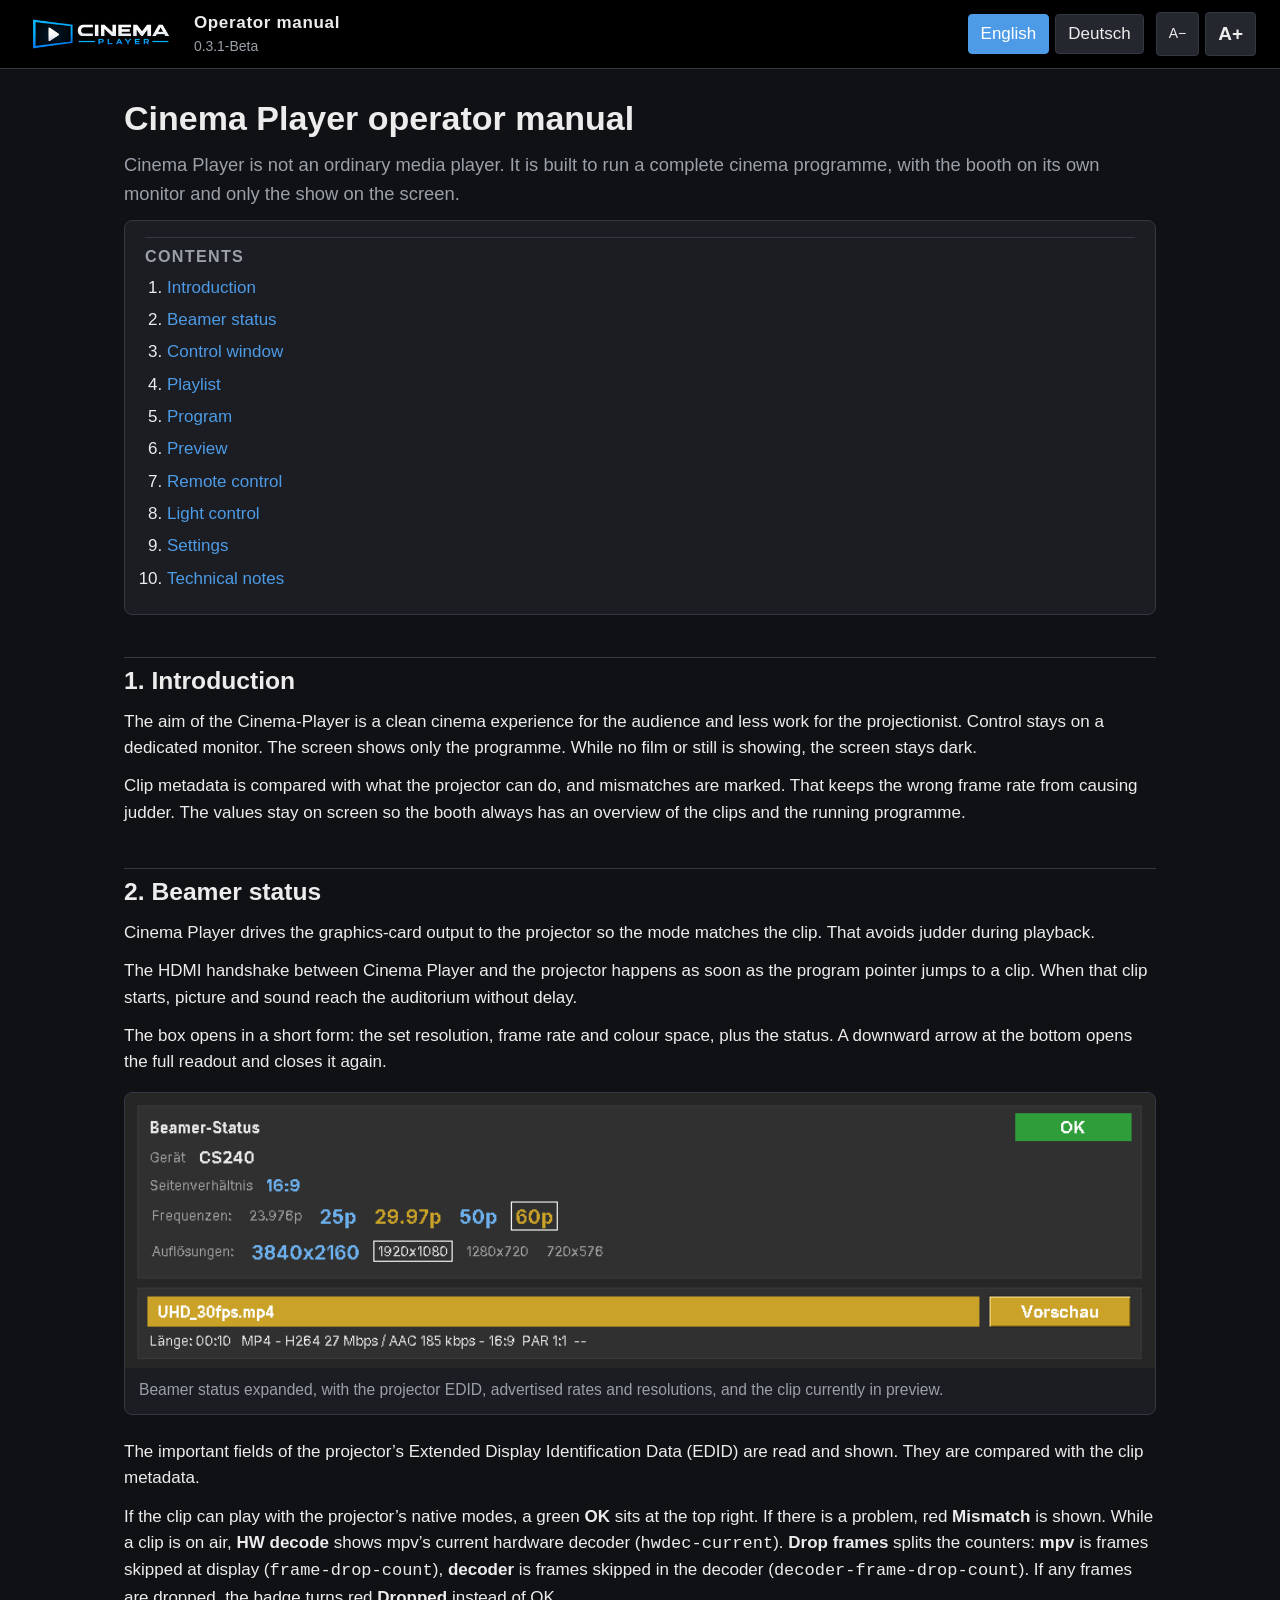
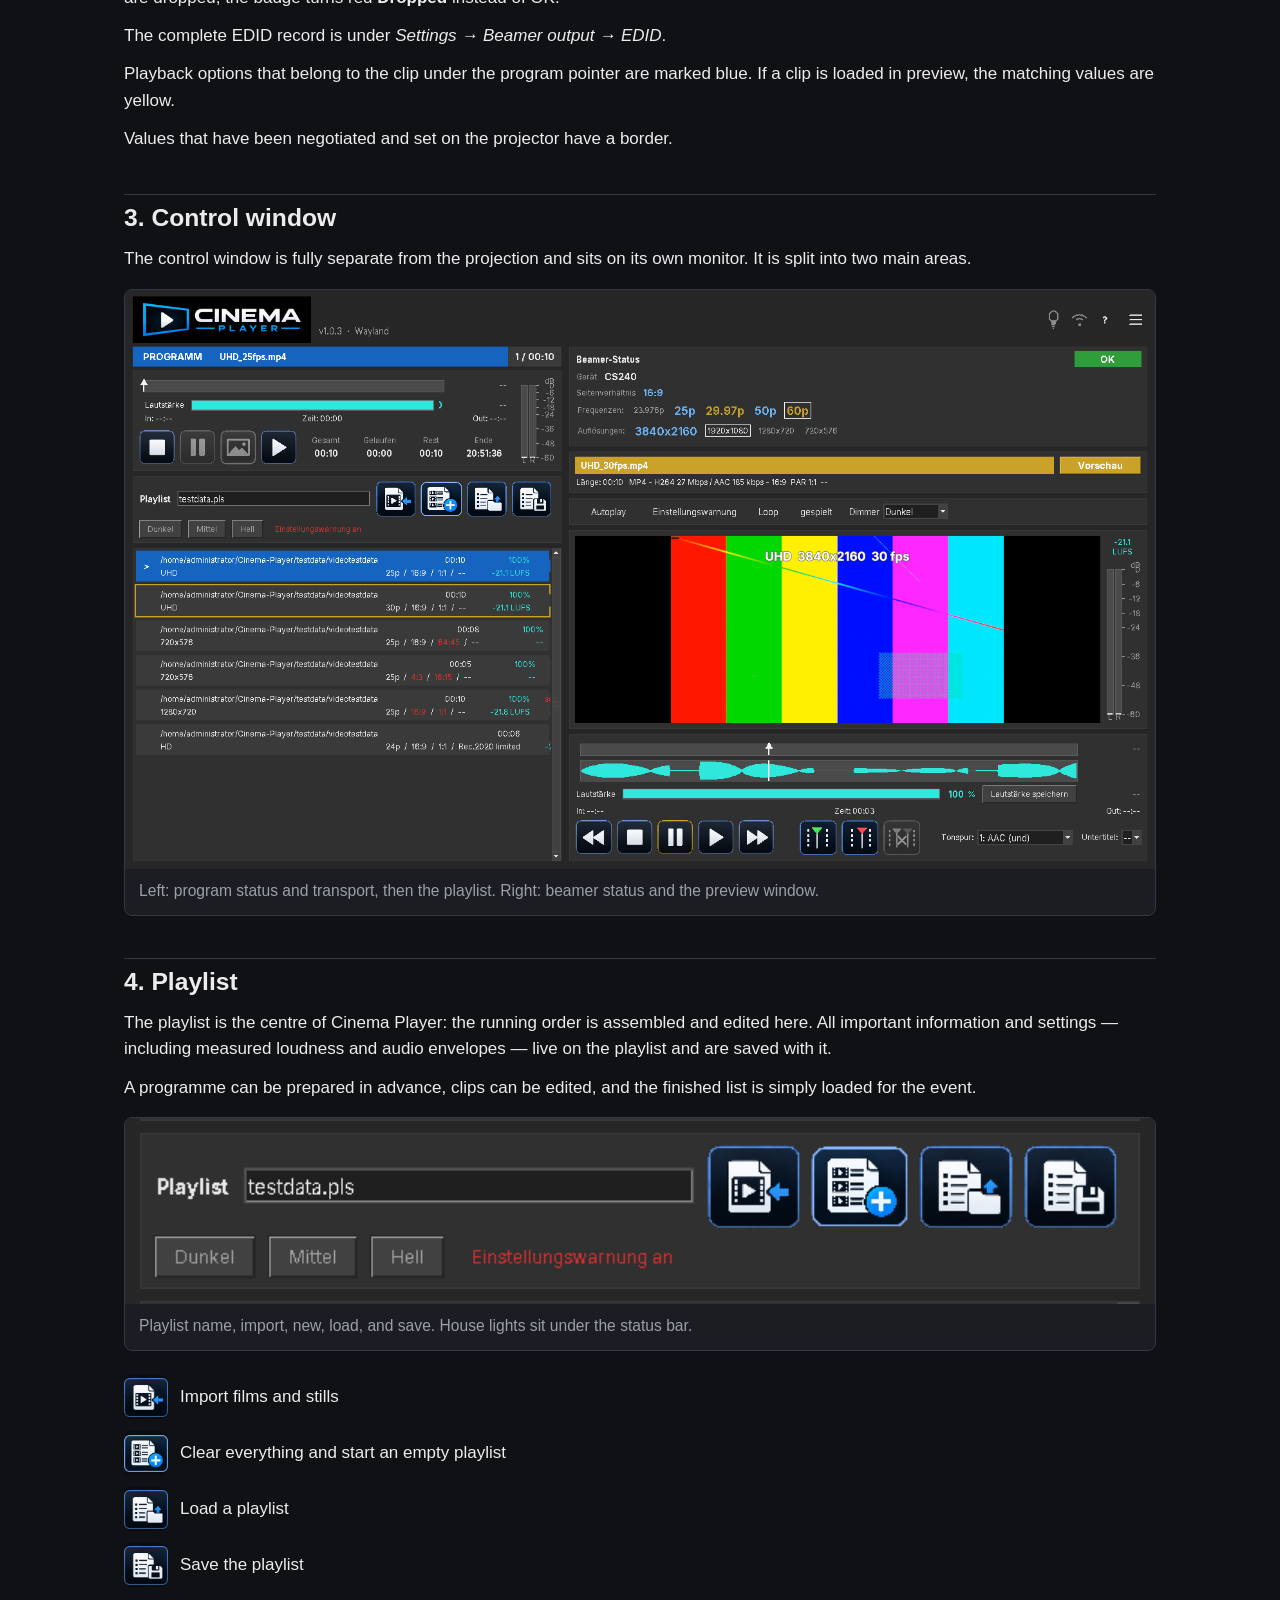
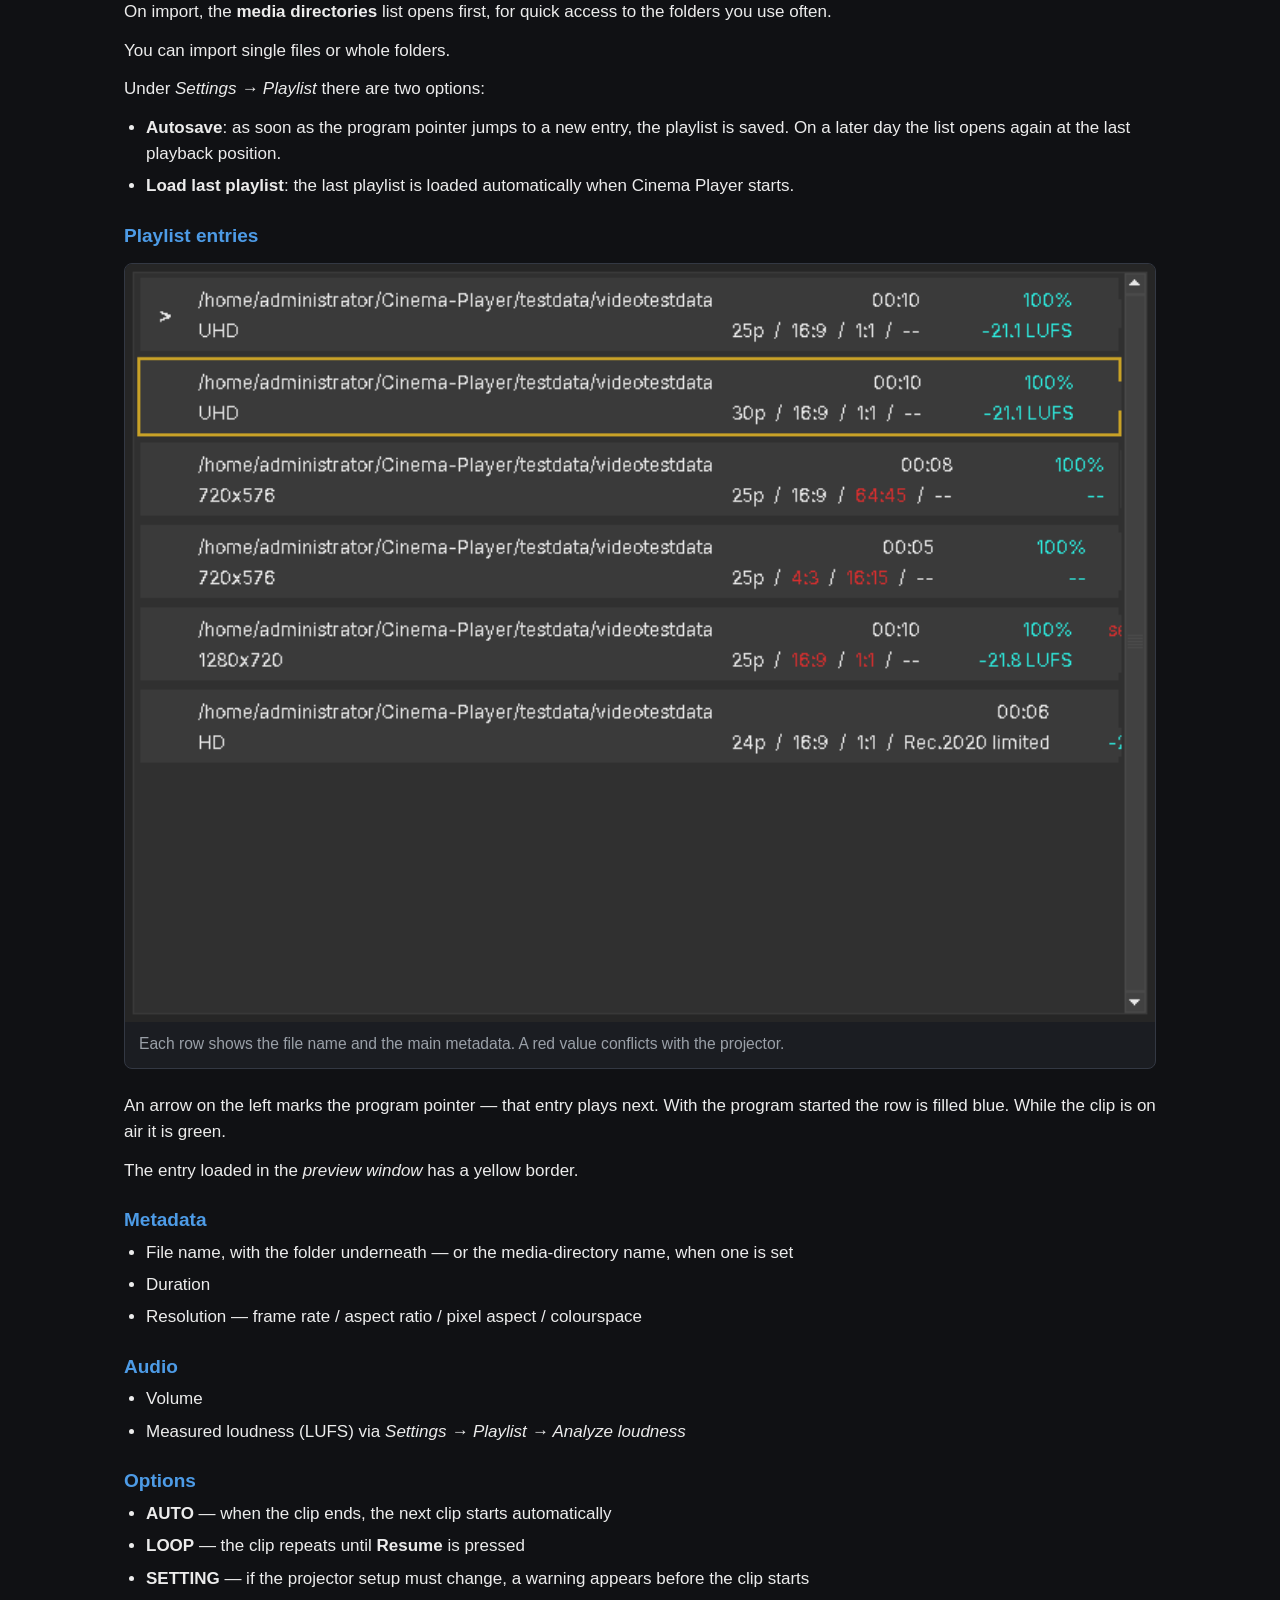
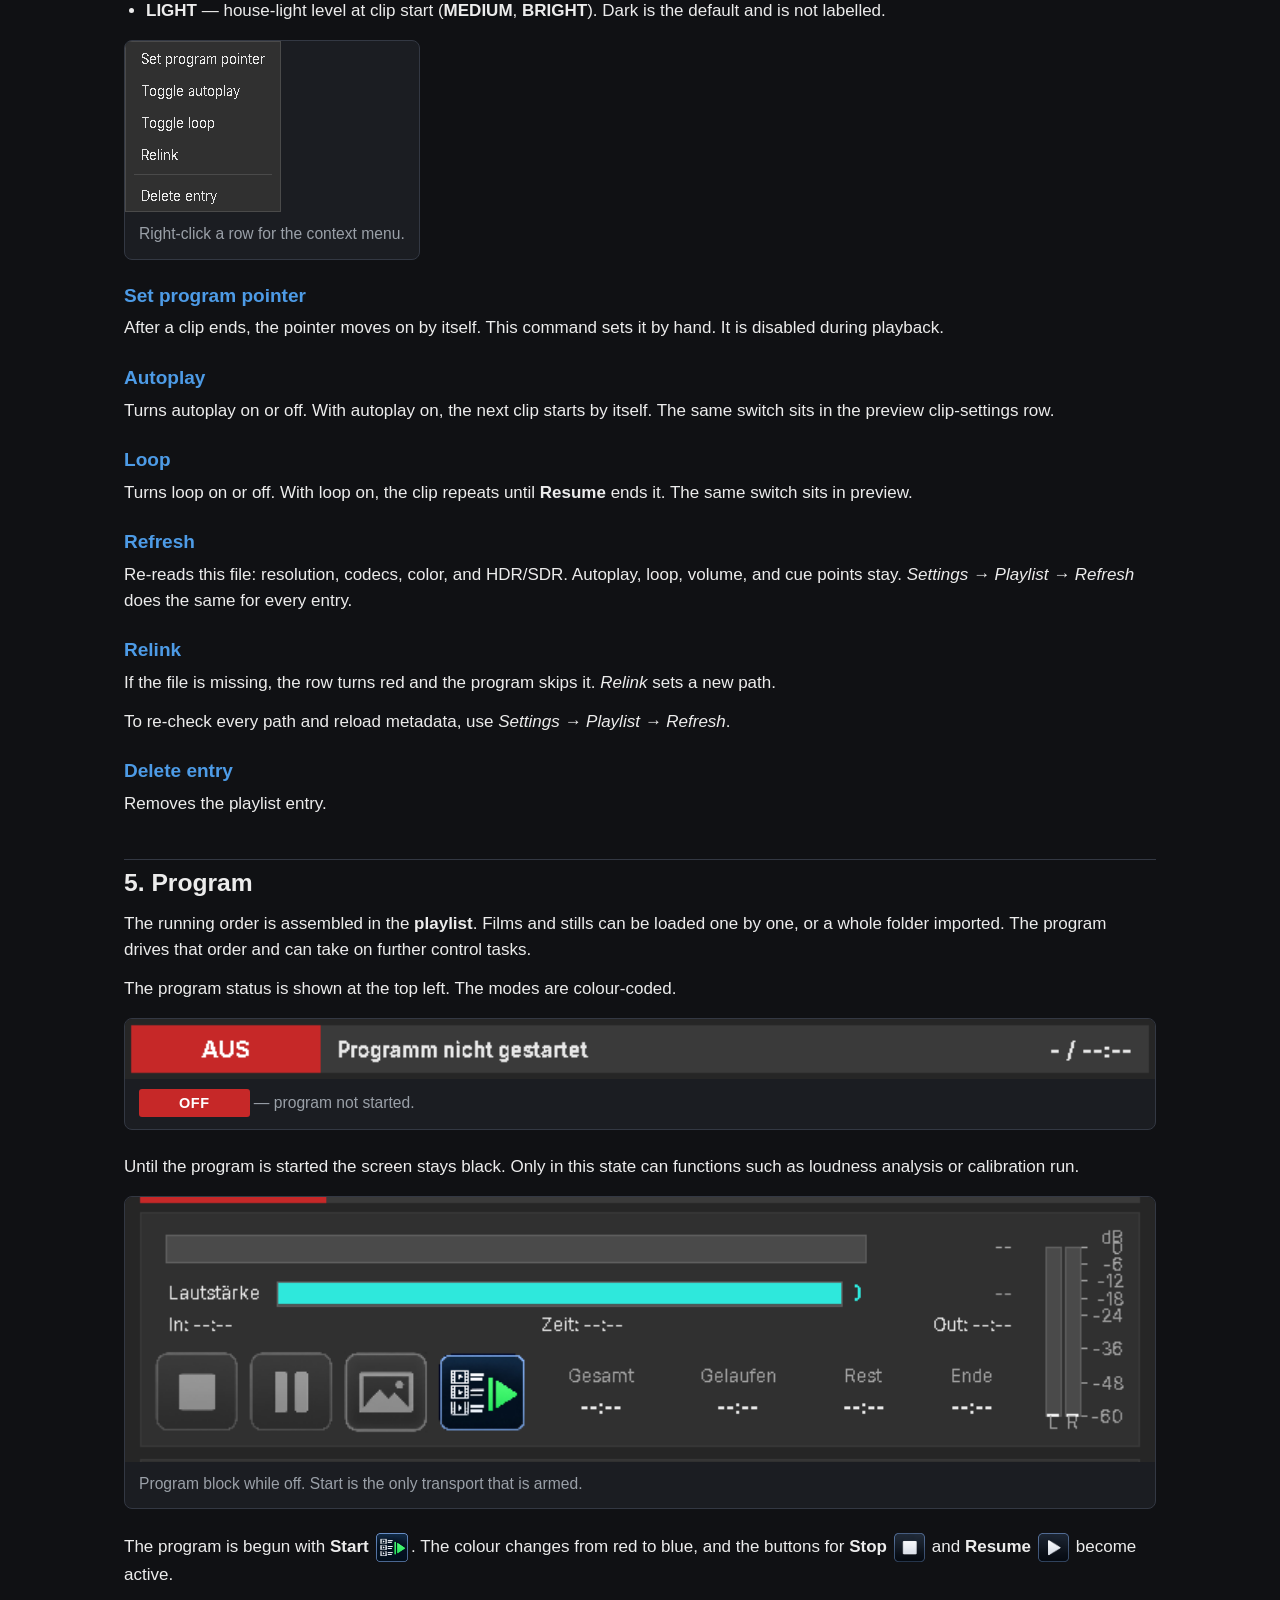
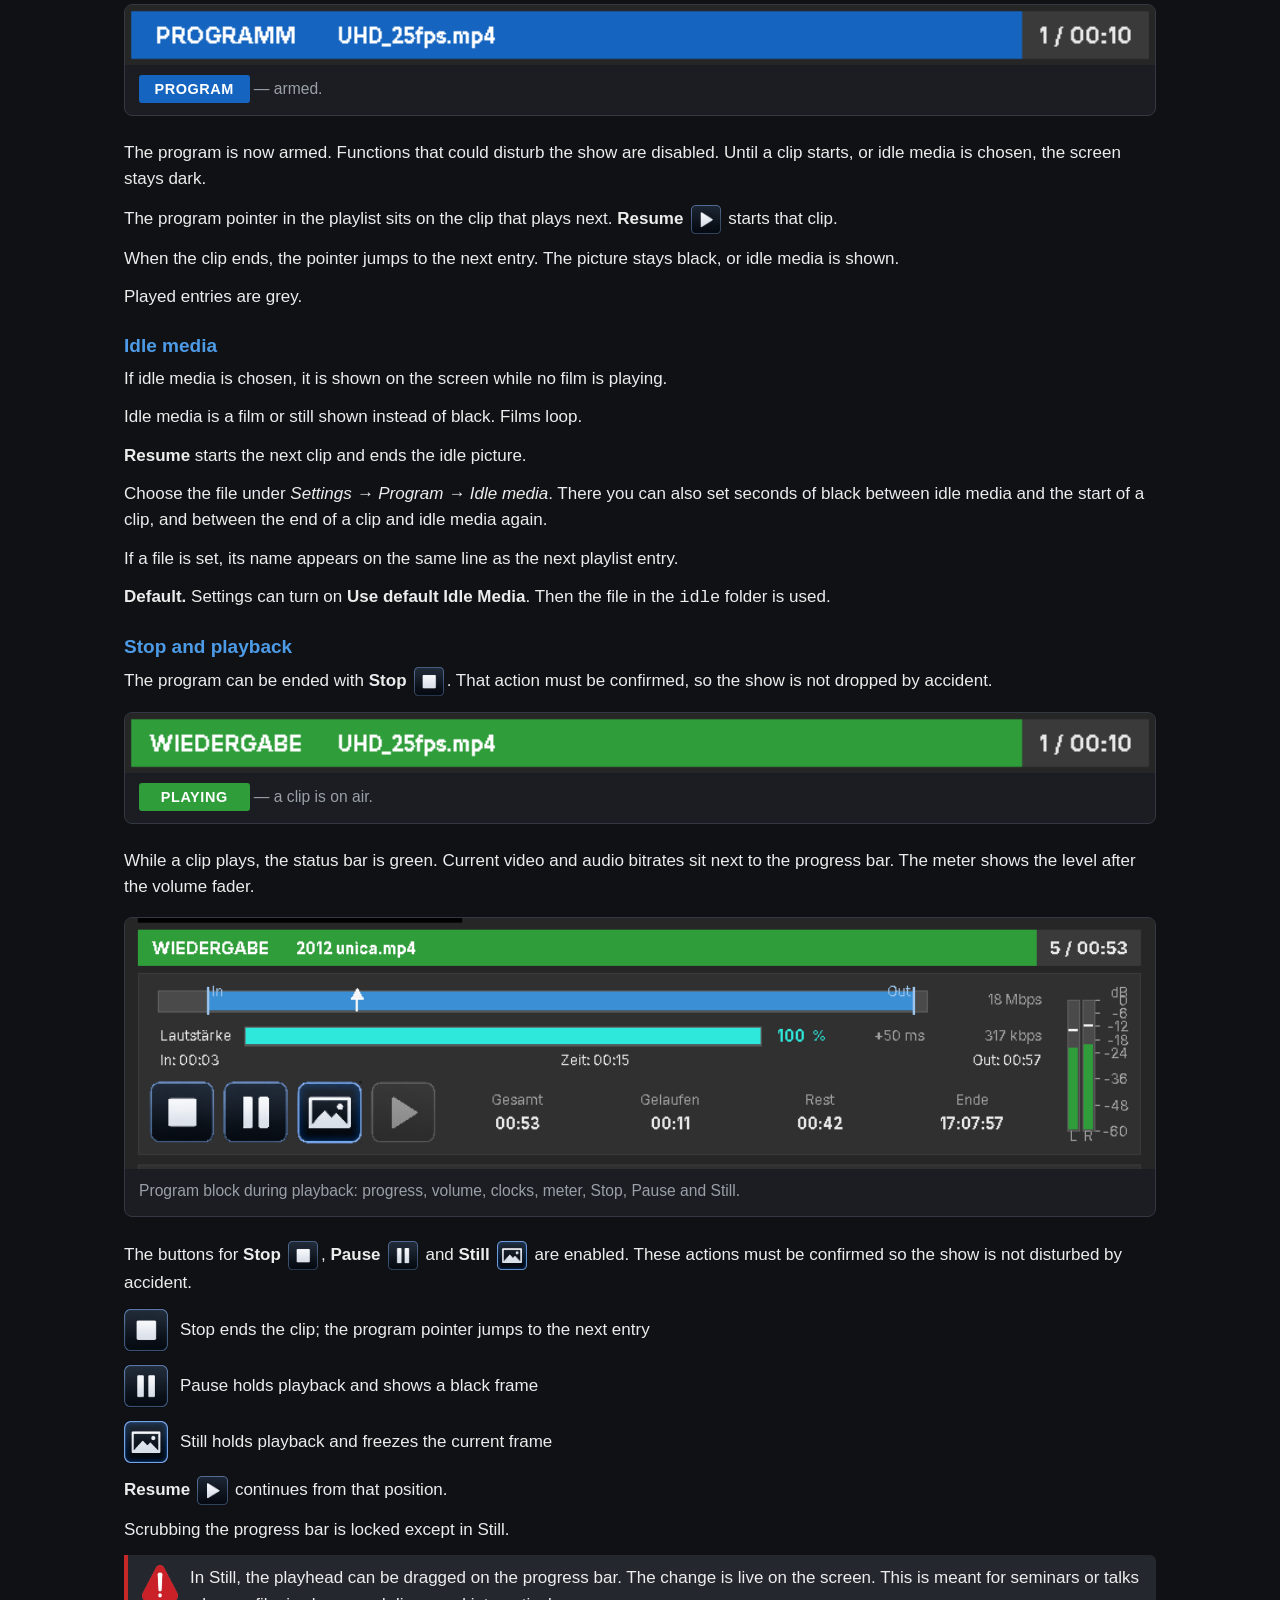
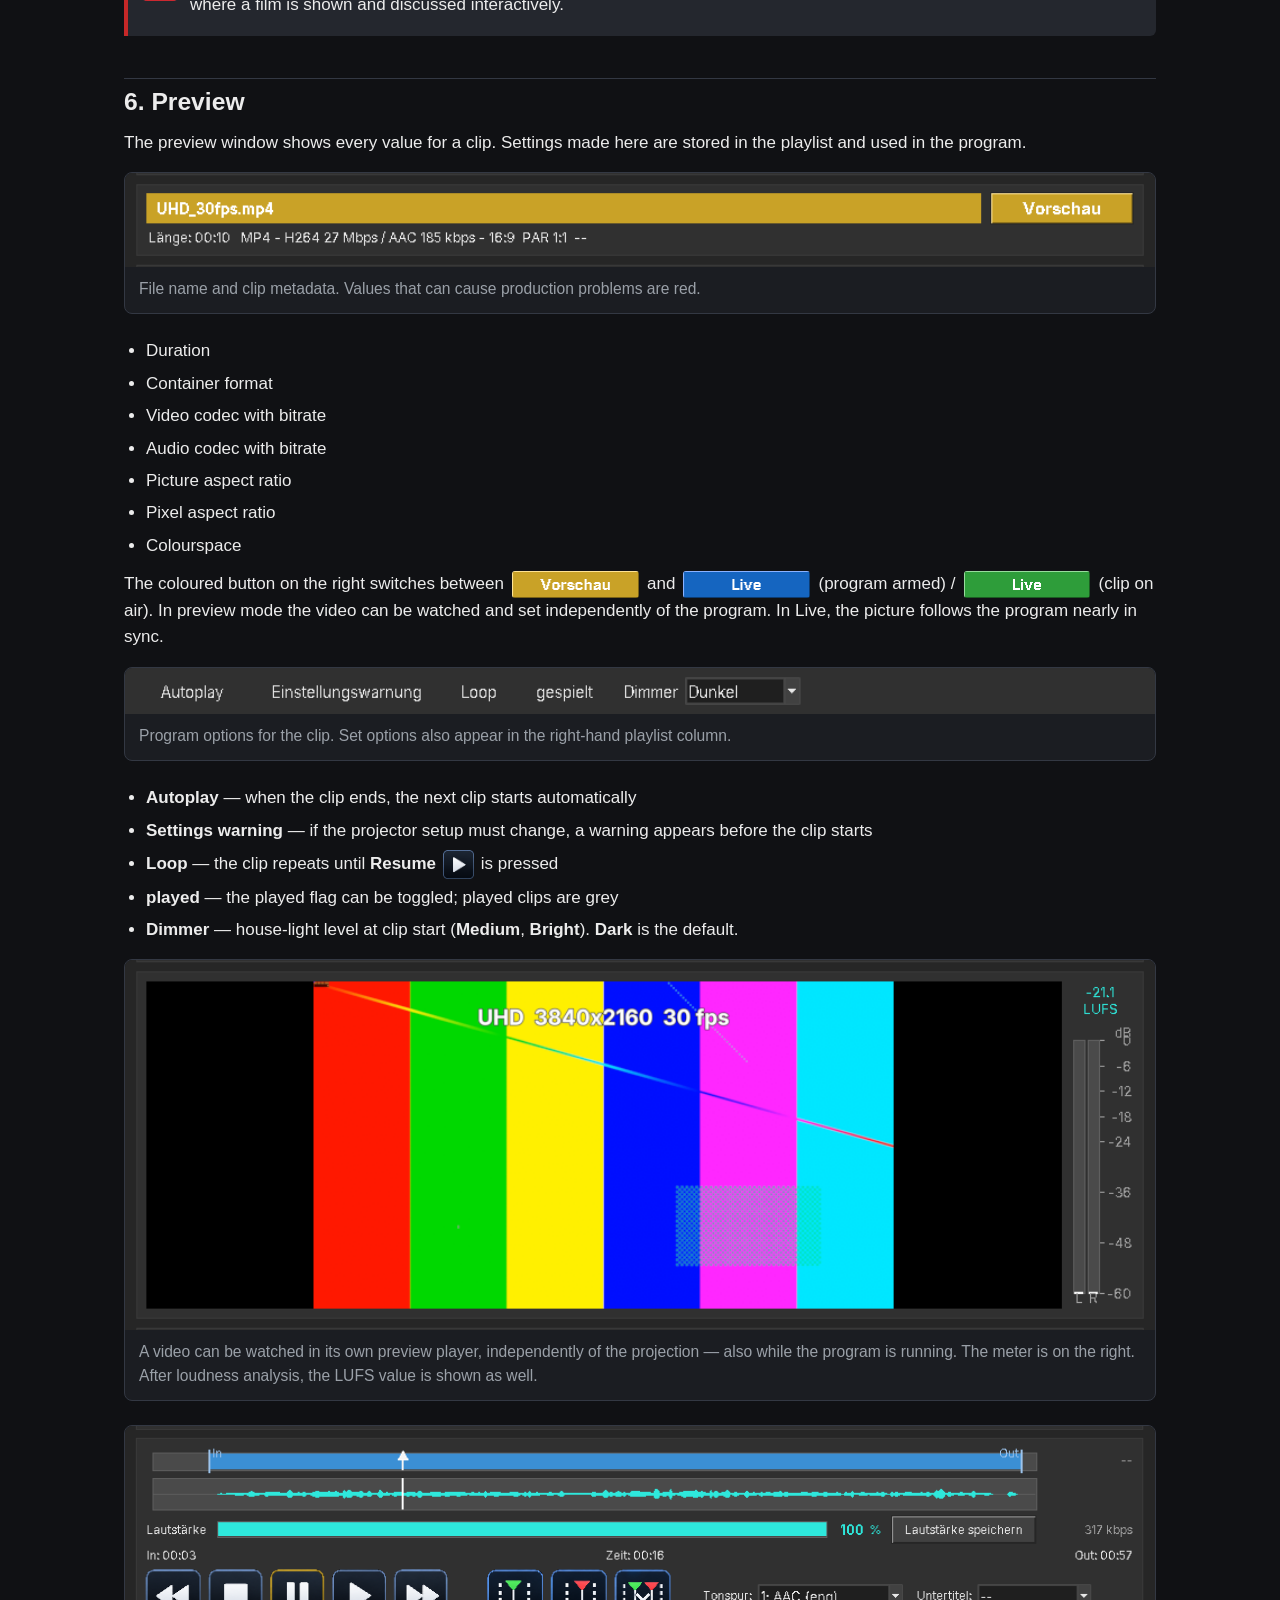
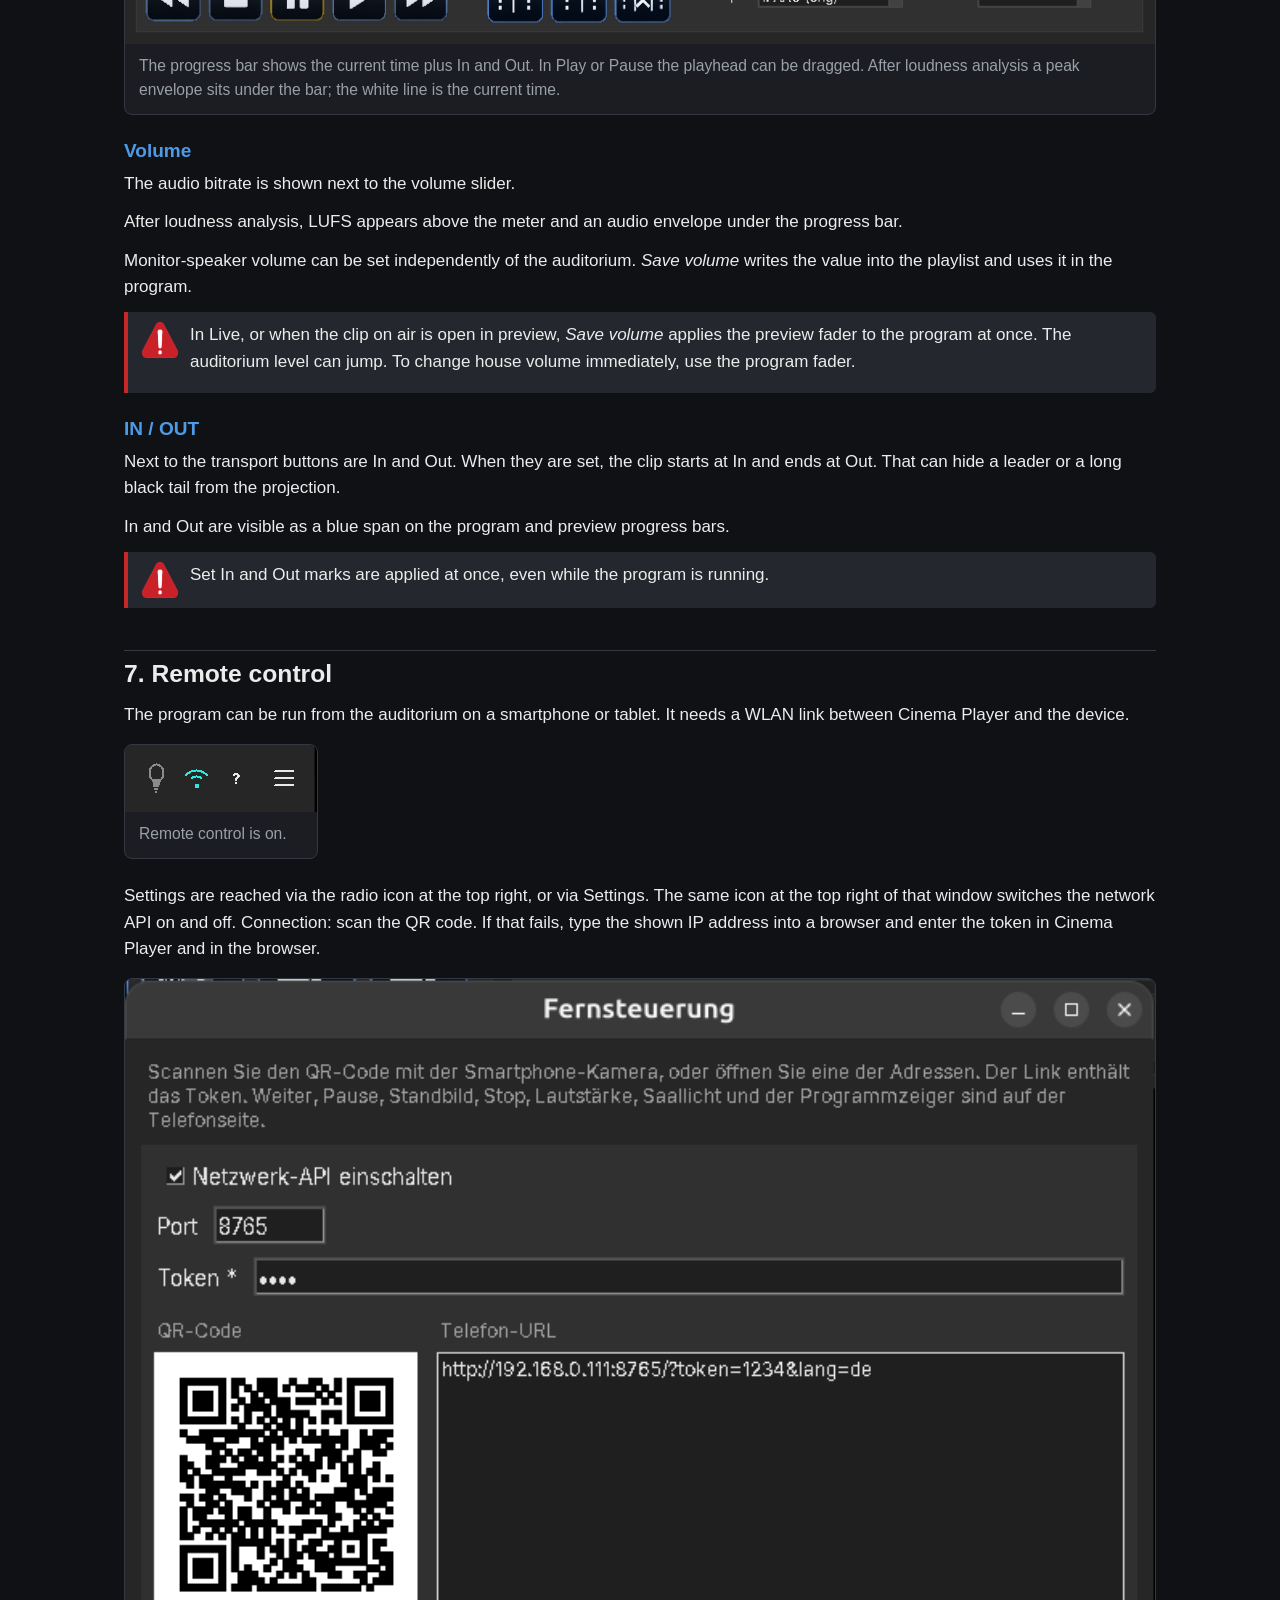
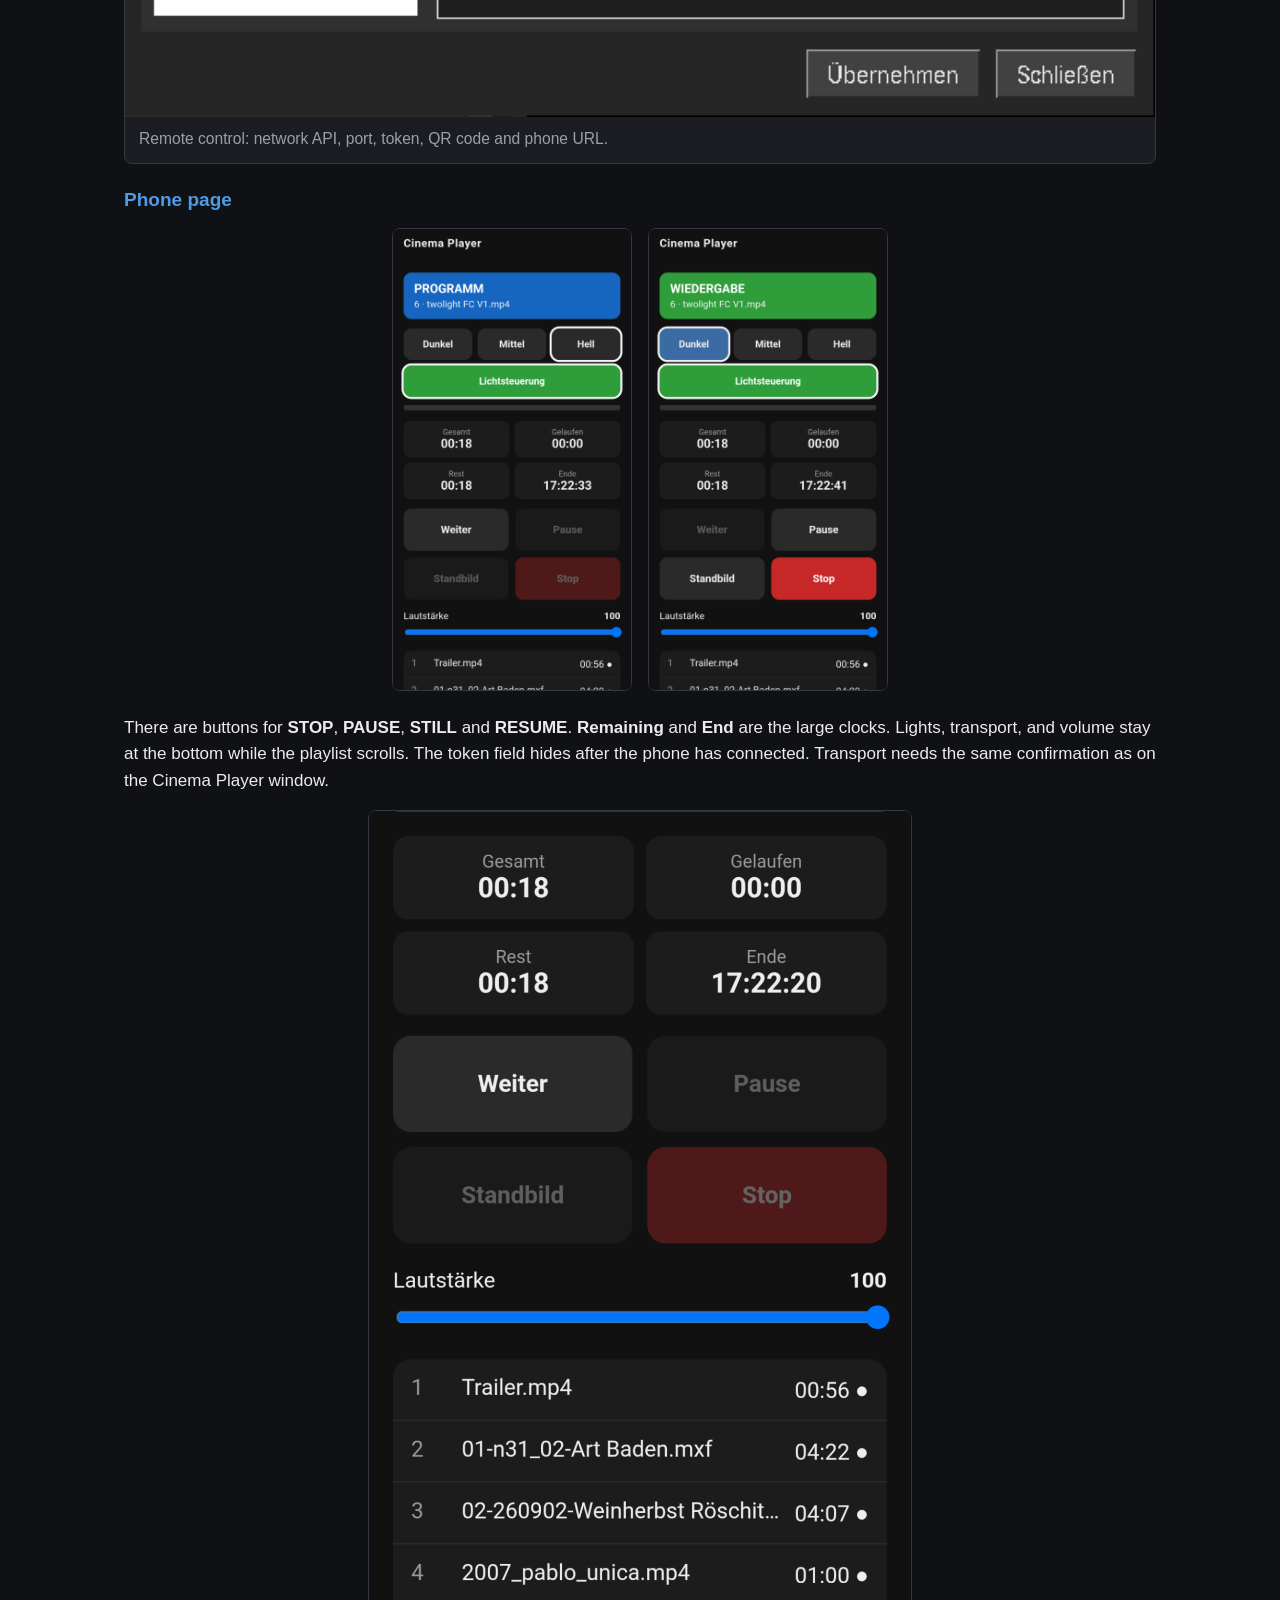
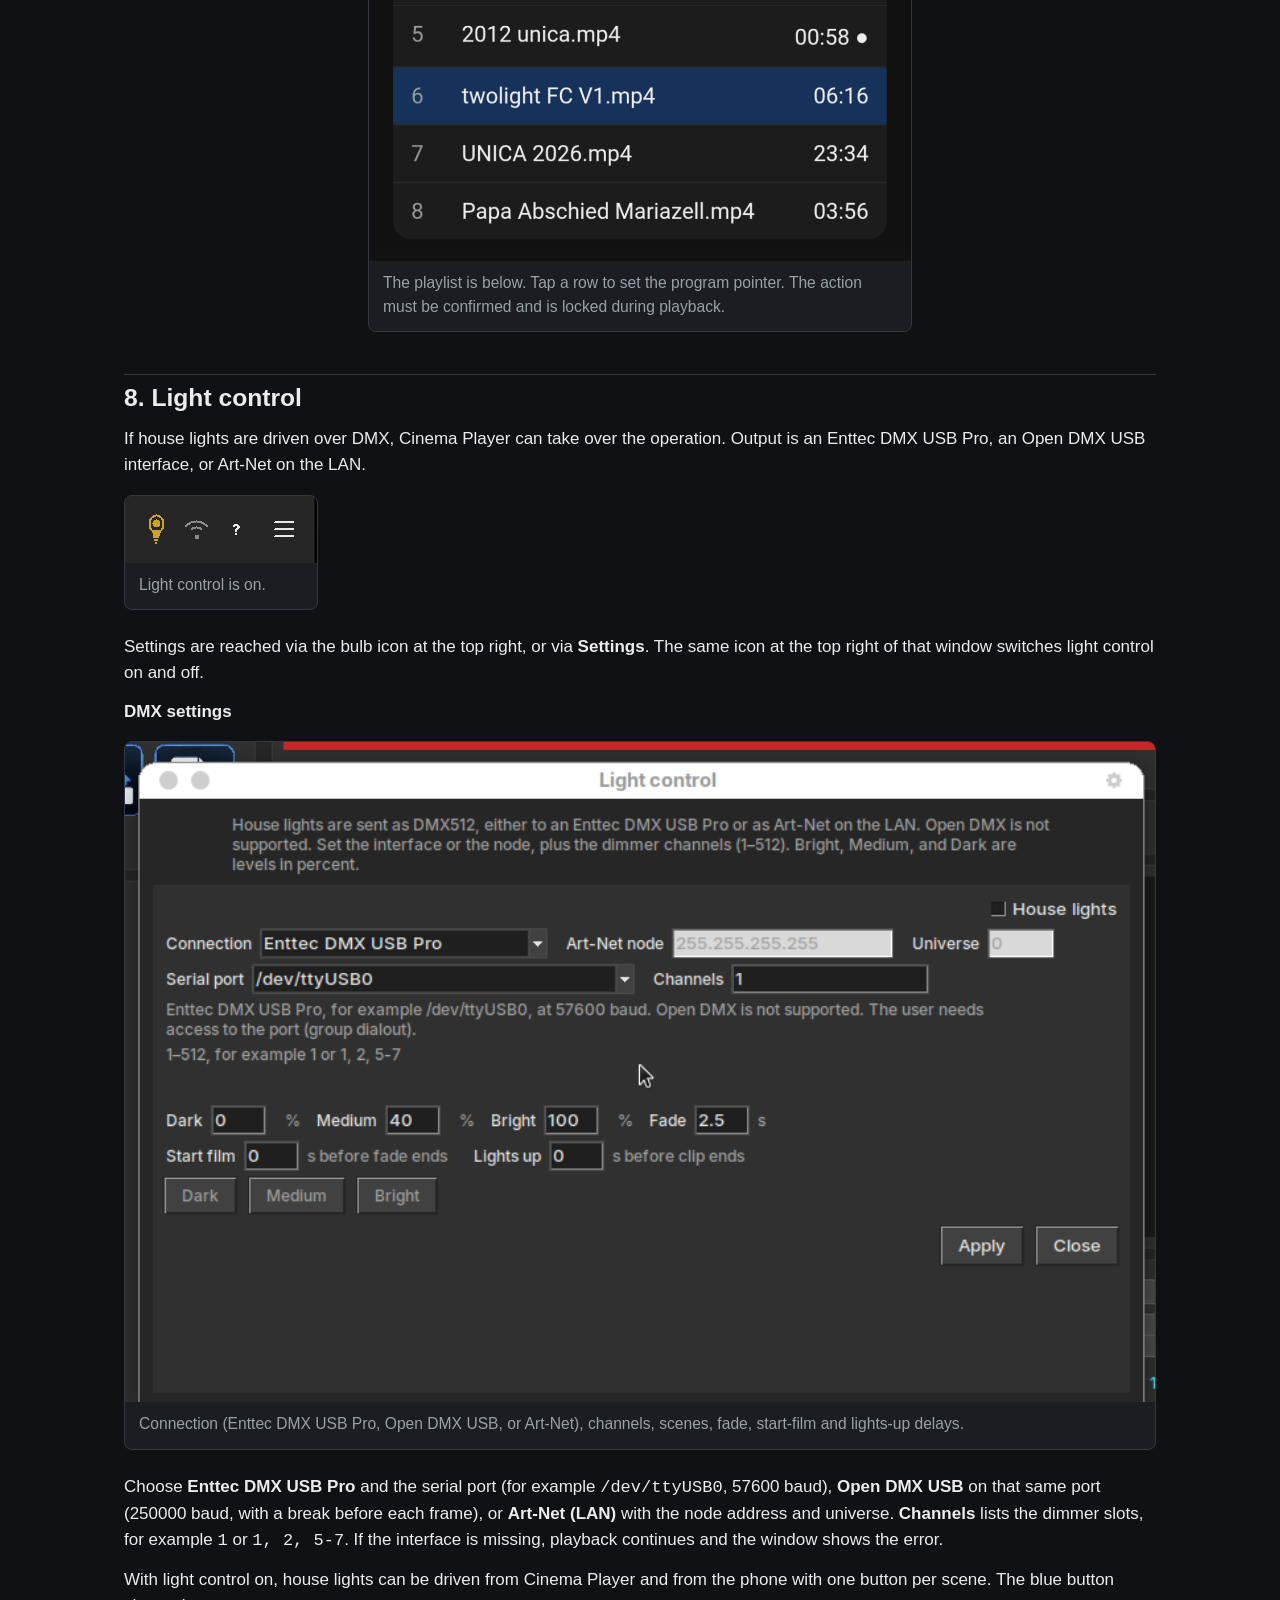
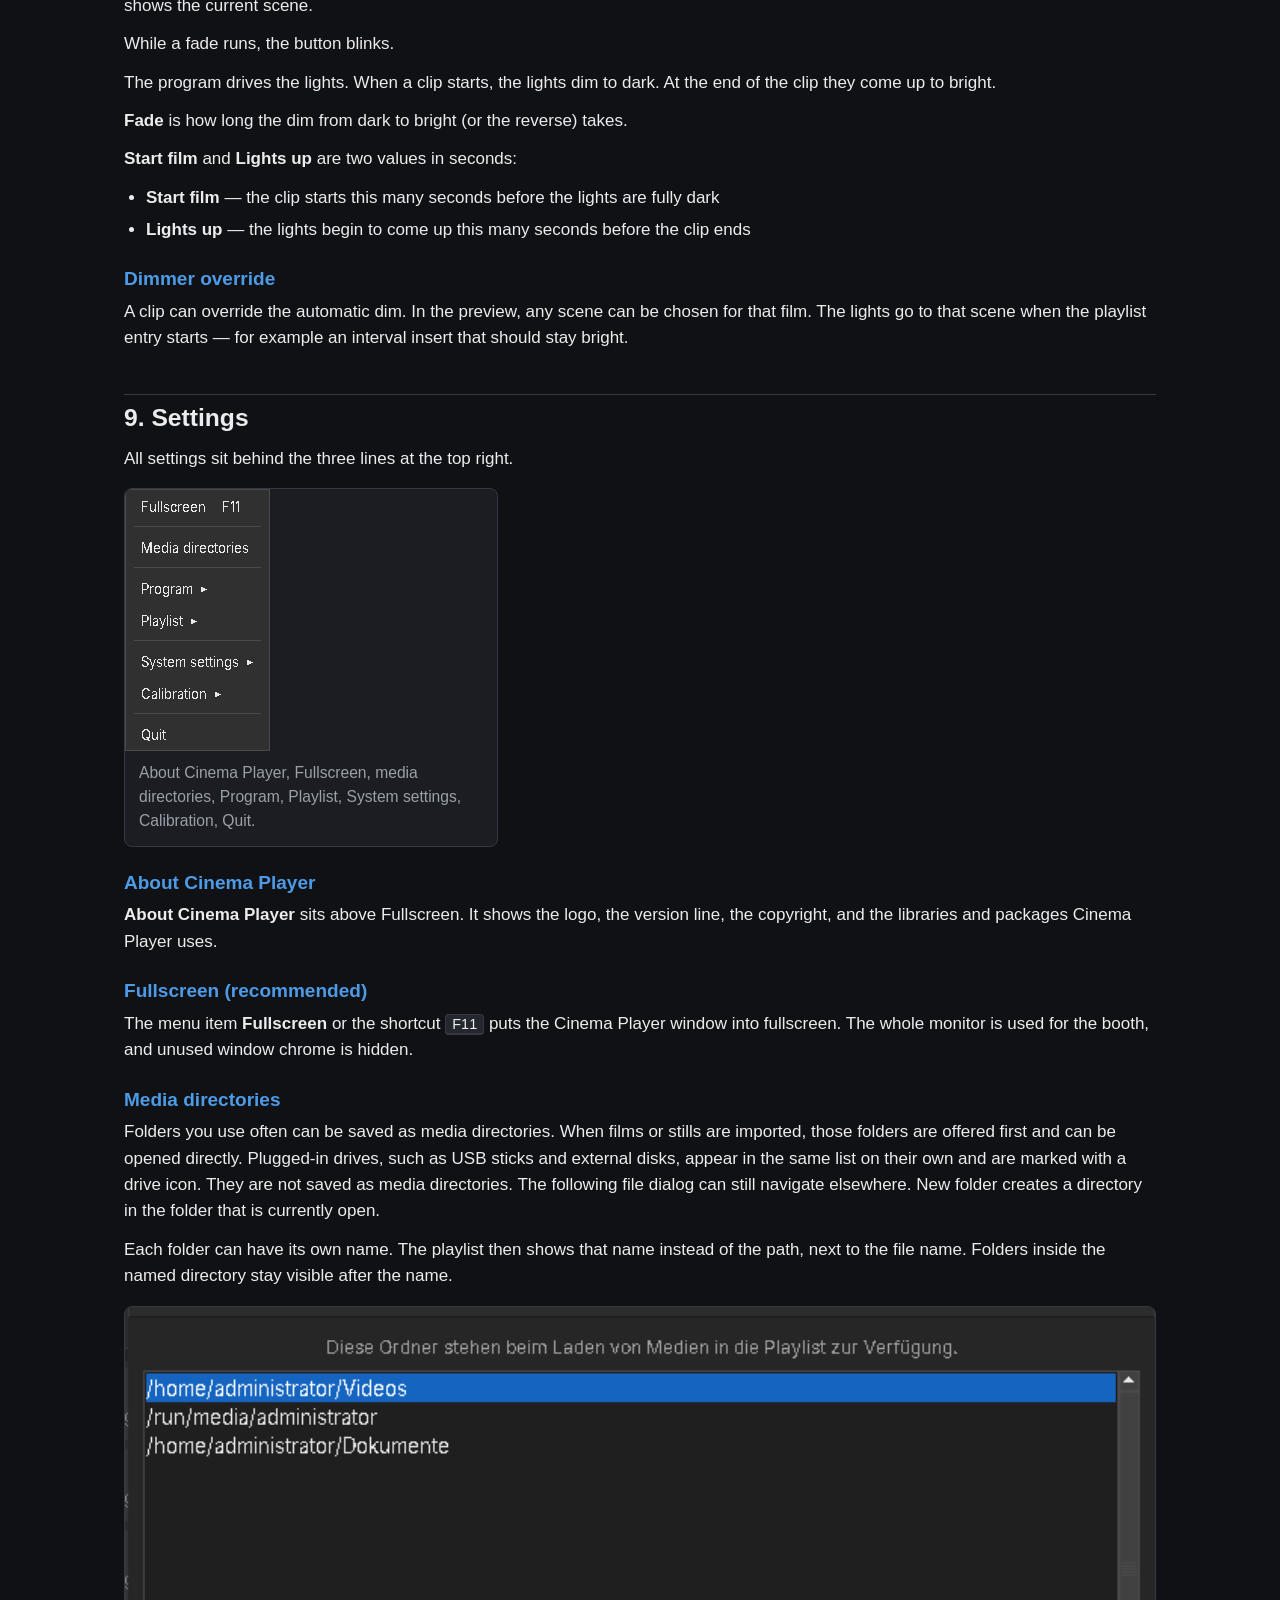
==== commit 02b509a4: "Update index.html" ====
--- a/manual/index.html
+++ b/manual/index.html
@@ -13,7 +13,7 @@
     <div class="title">
       <span data-lang="en">Operator manual</span>
       <span data-lang="de">Bedienungsanleitung</span>
-      <span class="ver">1.3.0</span>
+      <span class="ver">0.3.1-Beta</span>
     </div>
     <div class="page-tools">
       <div class="lang-switch">
--- a/manual/style.css
+++ b/manual/style.css
@@ -0,0 +1,391 @@
+@font-face {
+  font-family: Inter;
+  font-style: normal;
+  font-weight: 400;
+  src: url("../assets/fonts/Inter-Regular.ttf") format("truetype");
+}
+
+@font-face {
+  font-family: Inter;
+  font-style: normal;
+  font-weight: 700;
+  src: url("../assets/fonts/Inter-Bold.ttf") format("truetype");
+}
+
+:root {
+  --bg: #101114;
+  --panel: #1b1d22;
+  --panel-2: #24272e;
+  --text: #ececec;
+  --muted: #9aa0a8;
+  --line: #333843;
+  --accent: #4d9be6;
+  --off: #c62828;
+  --program: #1565c0;
+  --playing: #2e9d3a;
+  --preview: #c9a227;
+  --max: 1080px;
+}
+
+* { box-sizing: border-box; }
+
+html {
+  margin: 0;
+  background: var(--bg);
+  font-size: var(--manual-size, 17px);
+}
+
+body {
+  margin: 0;
+  padding: 0;
+  background: var(--bg);
+  color: var(--text);
+  font-family: Inter, "Segoe UI", sans-serif;
+  font-size: 1rem;
+  line-height: 1.55;
+}
+
+[data-lang] { display: none; }
+html[lang="en"] [data-lang="en"],
+html[lang="de"] [data-lang="de"] { display: revert; }
+
+img { max-width: 100%; height: auto; border: 0; }
+
+a { color: var(--accent); }
+
+.top {
+  position: sticky;
+  top: 0;
+  z-index: 20;
+  display: flex;
+  align-items: center;
+  gap: 16px;
+  padding: 10px 24px;
+  background: #000;
+  border-bottom: 1px solid var(--line);
+}
+
+.top img.logo { height: 40px; width: auto; }
+
+.top .title {
+  font-weight: 700;
+  letter-spacing: 0.04em;
+  flex: 1;
+}
+
+.top .ver {
+  display: block;
+  font-weight: 400;
+  font-size: 0.82rem;
+  color: var(--muted);
+  letter-spacing: 0;
+}
+
+.page-tools {
+  display: flex;
+  align-items: center;
+  gap: 12px;
+  flex-wrap: wrap;
+}
+
+.lang-switch,
+.type-size {
+  display: flex;
+  gap: 6px;
+}
+
+.lang-switch button,
+.type-size button {
+  background: var(--panel-2);
+  color: var(--text);
+  border: 1px solid var(--line);
+  border-radius: 4px;
+  padding: 6px 12px;
+  cursor: pointer;
+  font: inherit;
+}
+
+.type-size button[disabled] {
+  opacity: 0.45;
+  cursor: default;
+}
+
+.type-size .type-smaller { font-size: 0.82rem; }
+.type-size .type-larger { font-size: 1.12rem; font-weight: 700; }
+
+html[lang="en"] .lang-switch button[data-set-lang="en"],
+html[lang="de"] .lang-switch button[data-set-lang="de"] {
+  background: var(--accent);
+  color: #fff;
+  border-color: var(--accent);
+}
+
+.wrap {
+  max-width: var(--max);
+  margin: 0 auto;
+  padding: 28px 24px 80px;
+}
+
+nav.toc {
+  background: var(--panel);
+  border: 1px solid var(--line);
+  border-radius: 8px;
+  padding: 16px 20px;
+  margin: 0 0 36px;
+}
+
+nav.toc h2 {
+  margin: 0 0 8px;
+  font-size: 0.95rem;
+  color: var(--muted);
+  text-transform: uppercase;
+  letter-spacing: 0.08em;
+}
+
+nav.toc ol {
+  margin: 0;
+  padding-left: 22px;
+}
+
+nav.toc a { text-decoration: none; }
+nav.toc a:hover { text-decoration: underline; }
+
+h1, h2, h3 {
+  line-height: 1.25;
+  font-weight: 700;
+}
+
+h1 { font-size: 2rem; margin: 0 0 12px; }
+h2 {
+  font-size: 1.45rem;
+  margin: 42px 0 12px;
+  padding-top: 8px;
+  border-top: 1px solid var(--line);
+}
+h3 { font-size: 1.12rem; margin: 24px 0 8px; color: var(--accent); }
+h4 { font-size: 1rem; margin: 20px 0 8px; color: var(--muted); }
+
+p, ul, ol { margin: 0 0 12px; }
+ul, ol { padding-left: 22px; }
+li { margin: 0 0 6px; }
+
+.lead { font-size: 1.08rem; color: var(--muted); }
+
+figure {
+  margin: 16px 0 24px;
+  background: var(--panel);
+  border: 1px solid var(--line);
+  border-radius: 8px;
+  overflow: hidden;
+}
+
+figure img {
+  display: block;
+  width: 100%;
+  background: #000;
+}
+
+figure.snip {
+  width: fit-content;
+  max-width: min(100%, 22rem);
+}
+
+figure.snip img {
+  width: auto;
+  max-width: 100%;
+}
+
+html[lang="en"] figure img[data-lang="en"],
+html[lang="de"] figure img[data-lang="de"] { display: block; }
+html[lang="en"] figure img[data-lang="de"],
+html[lang="de"] figure img[data-lang="en"] { display: none; }
+
+figcaption {
+  padding: 10px 14px 12px;
+  font-size: 0.92rem;
+  color: var(--muted);
+}
+
+html[lang="en"] .badge[data-lang="en"],
+html[lang="de"] .badge[data-lang="de"] {
+  display: inline-block;
+}
+
+.badge {
+  display: inline-block;
+  min-width: 6.5rem;
+  text-align: center;
+  color: #fff;
+  font-weight: 700;
+  font-size: 0.85rem;
+  padding: 3px 10px;
+  border-radius: 3px;
+  letter-spacing: 0.04em;
+}
+.badge.off { background: var(--off); }
+.badge.program { background: var(--program); }
+.badge.playing { background: var(--playing); }
+.badge.preview { background: var(--preview); color: #111; }
+
+.states {
+  display: grid;
+  gap: 12px;
+  margin: 16px 0 24px;
+}
+
+.states figure { margin: 0; }
+
+.icon-table {
+  width: 100%;
+  border-collapse: collapse;
+  background: var(--panel);
+  border: 1px solid var(--line);
+  border-radius: 8px;
+  overflow: hidden;
+  margin: 12px 0 24px;
+}
+
+.icon-table th,
+.icon-table td {
+  text-align: left;
+  padding: 8px 12px;
+  border-bottom: 1px solid var(--line);
+  vertical-align: middle;
+}
+
+.icon-table th {
+  background: var(--panel-2);
+  font-size: 0.85rem;
+  color: var(--muted);
+  text-transform: uppercase;
+  letter-spacing: 0.06em;
+}
+
+.icon-table tr:last-child td { border-bottom: 0; }
+
+.icon-table img {
+  width: 40px;
+  height: 40px;
+  background: #0b0d12;
+  border-radius: 6px;
+}
+
+.note {
+  background: var(--panel-2);
+  border-left: 4px solid var(--accent);
+  padding: 10px 14px;
+  margin: 12px 0 20px;
+  border-radius: 0 6px 6px 0;
+}
+
+.note.warn {
+  border-left-color: var(--off);
+  display: flex;
+  gap: 12px;
+  align-items: flex-start;
+}
+
+.note.warn img {
+  width: 36px;
+  height: 36px;
+  flex-shrink: 0;
+}
+
+.note.warn p { margin: 0 0 8px; }
+.note.warn p:last-child { margin: 0; }
+
+img.inline {
+  height: 1.7rem;
+  width: auto;
+  vertical-align: middle;
+  margin: 0 0.15em;
+  border-radius: 4px;
+}
+
+img.badge-shot {
+  height: 1.6rem;
+  width: auto;
+  vertical-align: middle;
+  margin: 0 0.2em;
+  border-radius: 3px;
+}
+
+.icon-row {
+  display: flex;
+  align-items: center;
+  gap: 12px;
+  margin: 0 0 12px;
+}
+
+.icon-row img {
+  width: 44px;
+  height: 44px;
+  object-fit: contain;
+  background: #0b0d12;
+  border-radius: 6px;
+  flex-shrink: 0;
+}
+
+.icon-row p { margin: 0; flex: 1; }
+
+.phones {
+  display: flex;
+  flex-wrap: wrap;
+  gap: 16px;
+  justify-content: center;
+  margin: 16px 0 24px;
+}
+
+.phones figure {
+  width: min(100%, 240px);
+  margin: 0;
+}
+
+.center-caption {
+  text-align: center;
+  font-style: italic;
+  color: var(--muted);
+  margin: -4px 0 20px;
+}
+
+figure.mid {
+  width: fit-content;
+  max-width: min(100%, 32rem);
+  margin-left: auto;
+  margin-right: auto;
+}
+
+figure.mid img {
+  width: auto;
+  max-width: 100%;
+}
+
+kbd {
+  font-family: inherit;
+  font-size: 0.85em;
+  background: var(--panel-2);
+  border: 1px solid var(--line);
+  border-bottom-width: 2px;
+  border-radius: 4px;
+  padding: 1px 6px;
+}
+
+.two {
+  display: grid;
+  grid-template-columns: 1fr 1fr;
+  gap: 16px;
+}
+
+.two figure { margin: 0; }
+
+@media (max-width: 800px) {
+  .two { grid-template-columns: 1fr; }
+  .top { flex-wrap: wrap; }
+}
+
+@media print {
+  .top { position: static; }
+  .page-tools { display: none; }
+  body { background: #fff; color: #111; }
+  figure, .icon-table, nav.toc, .note { break-inside: avoid; }
+}
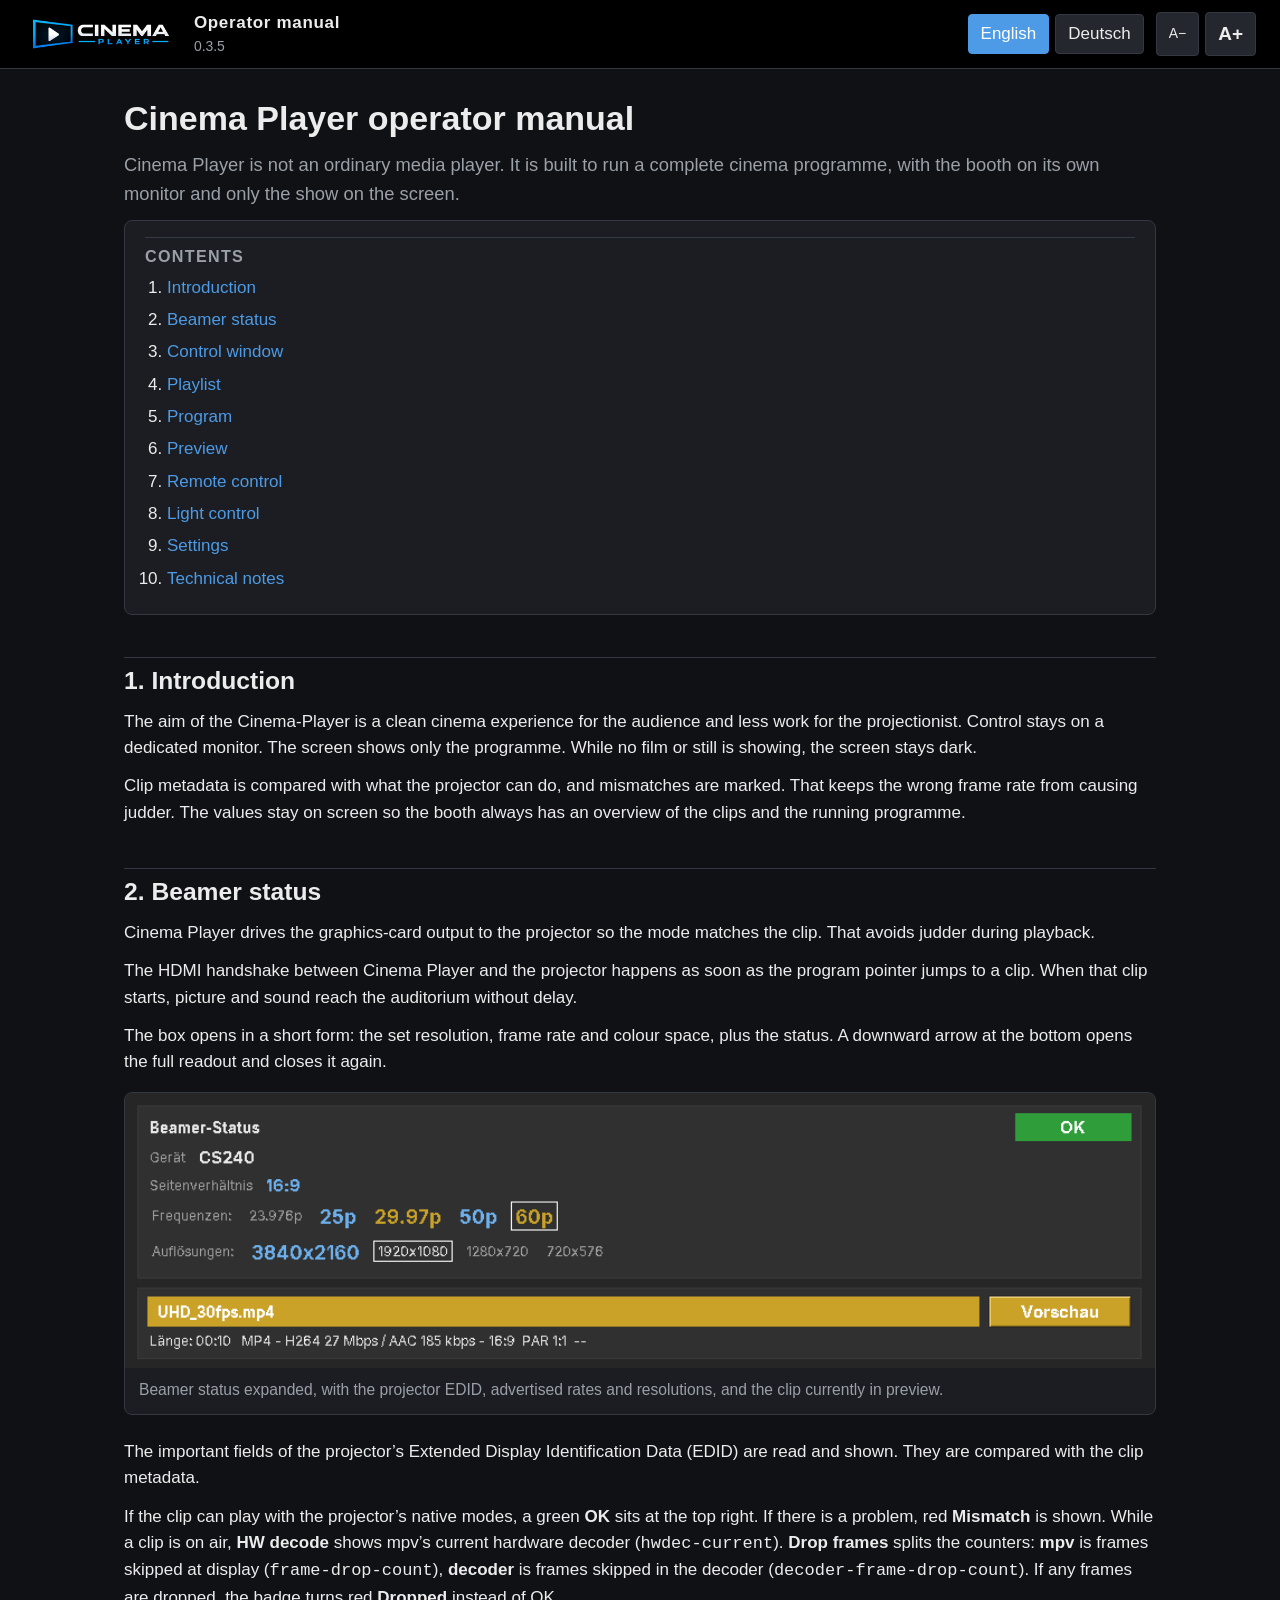
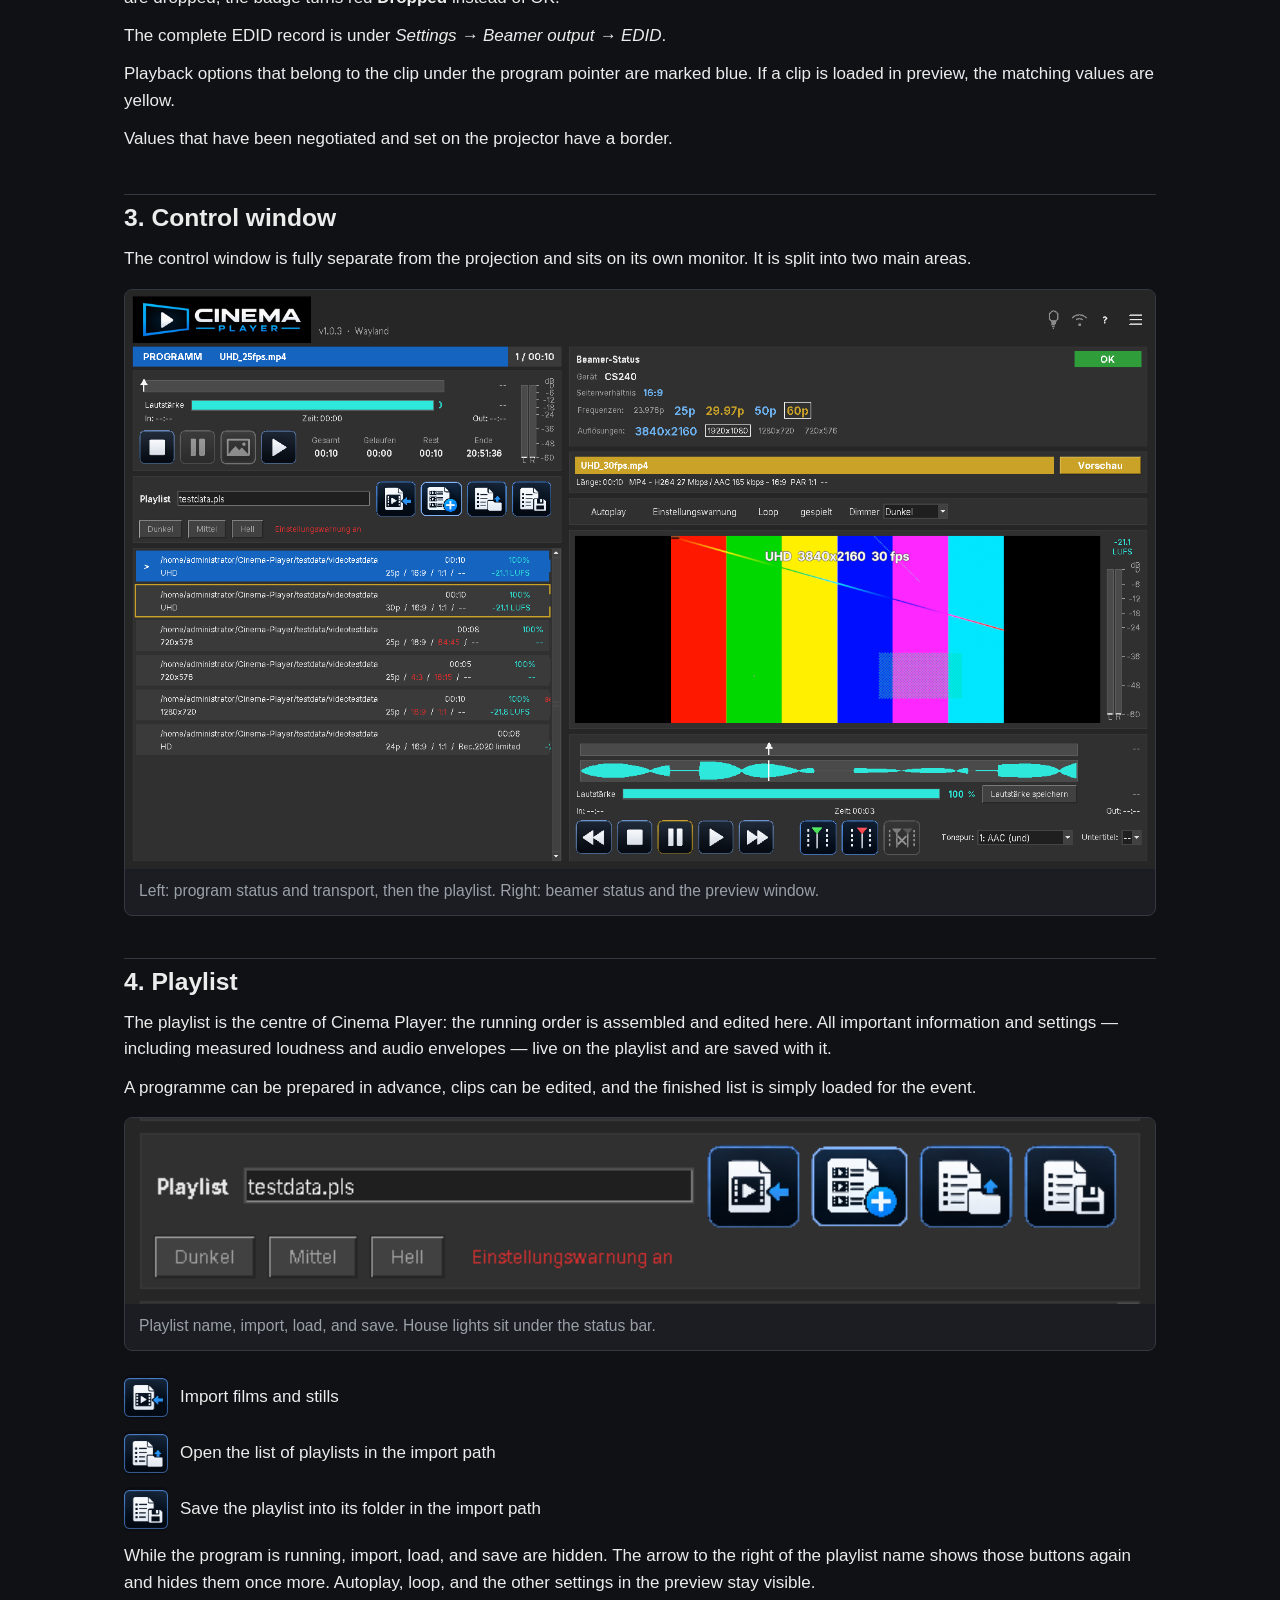
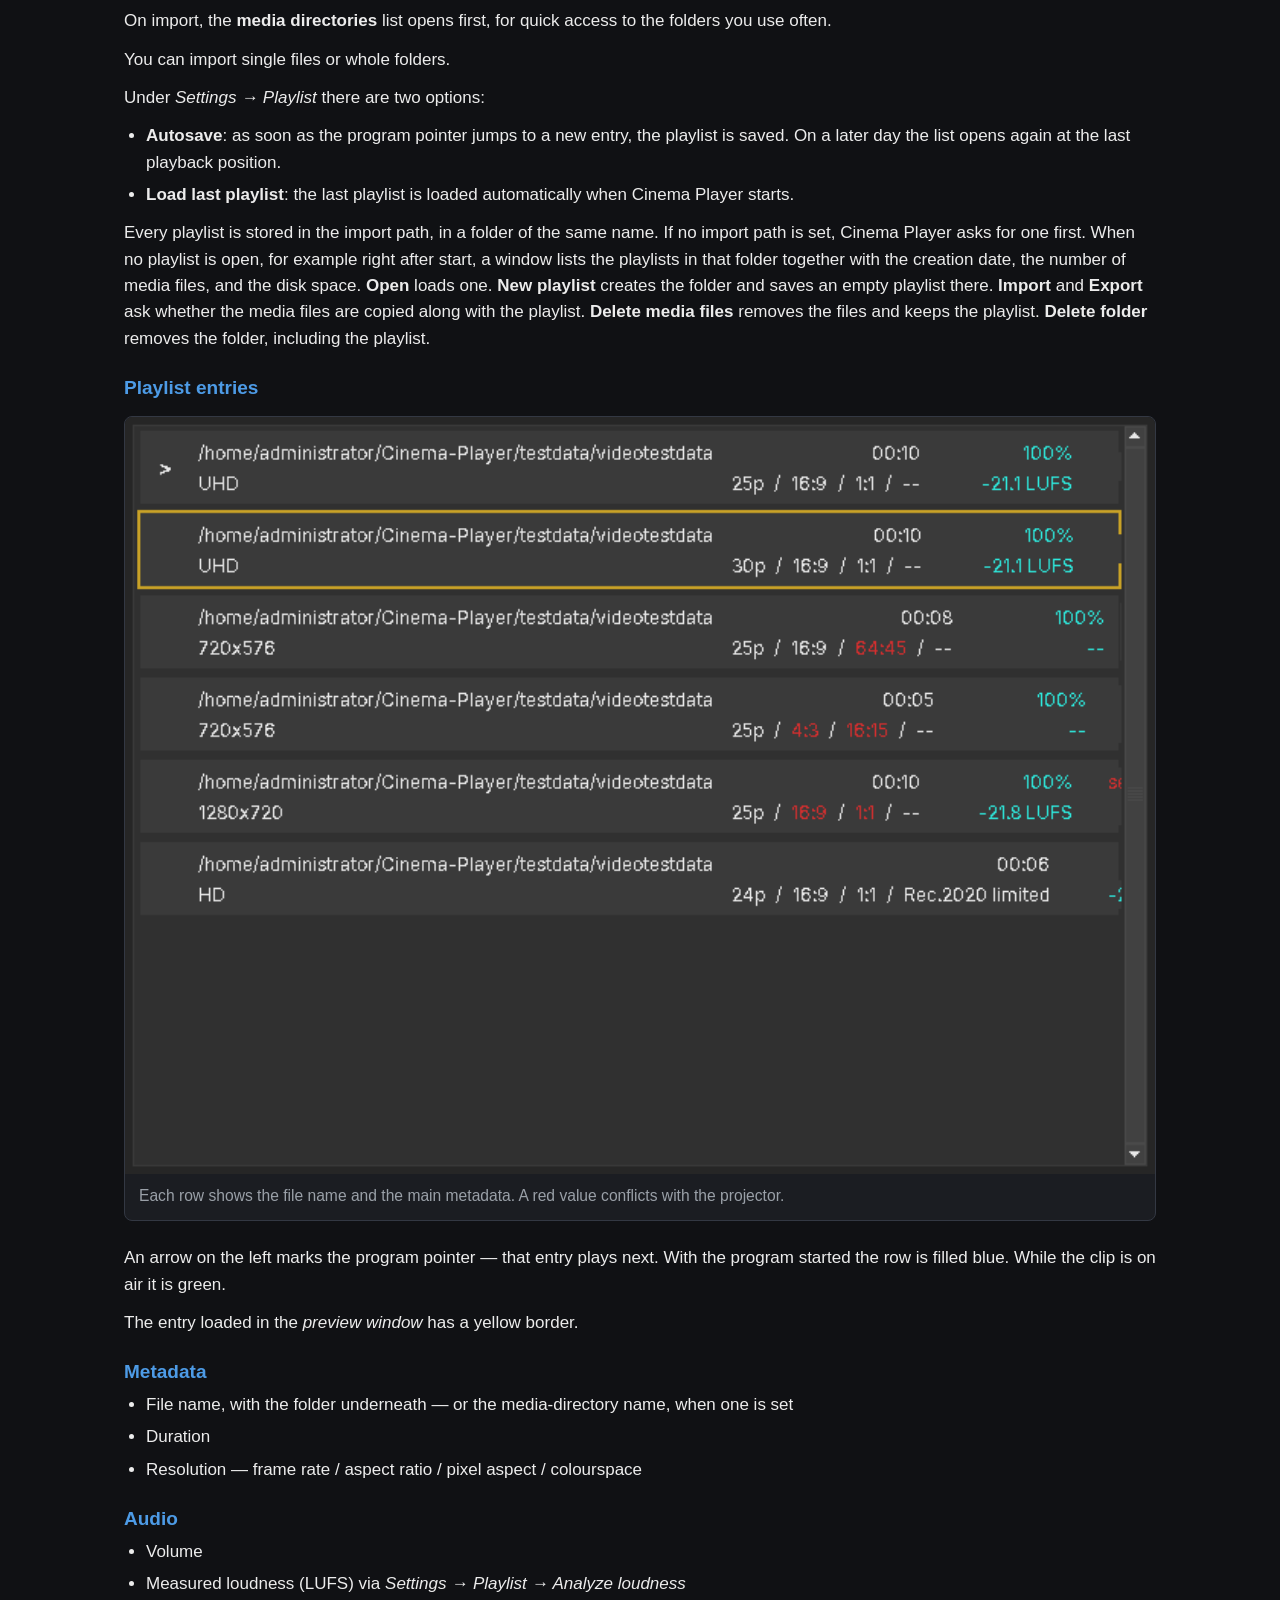
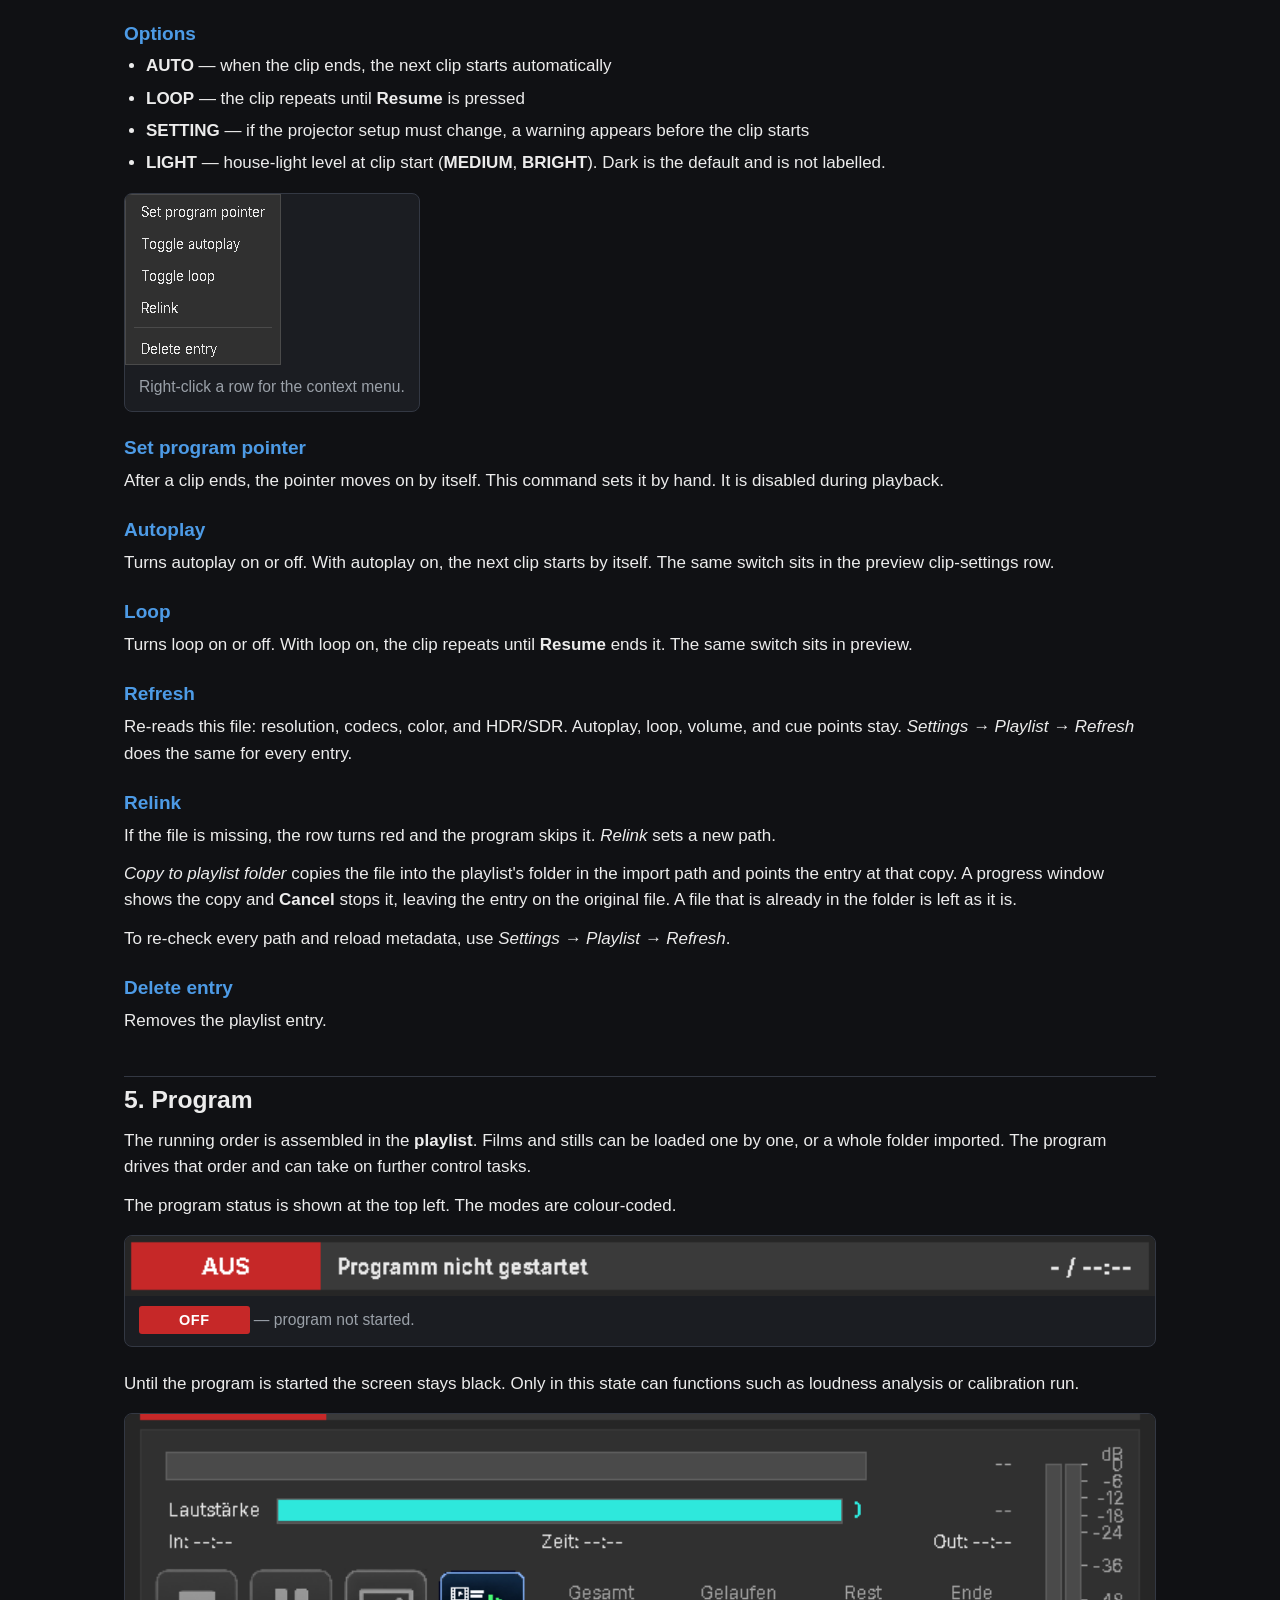
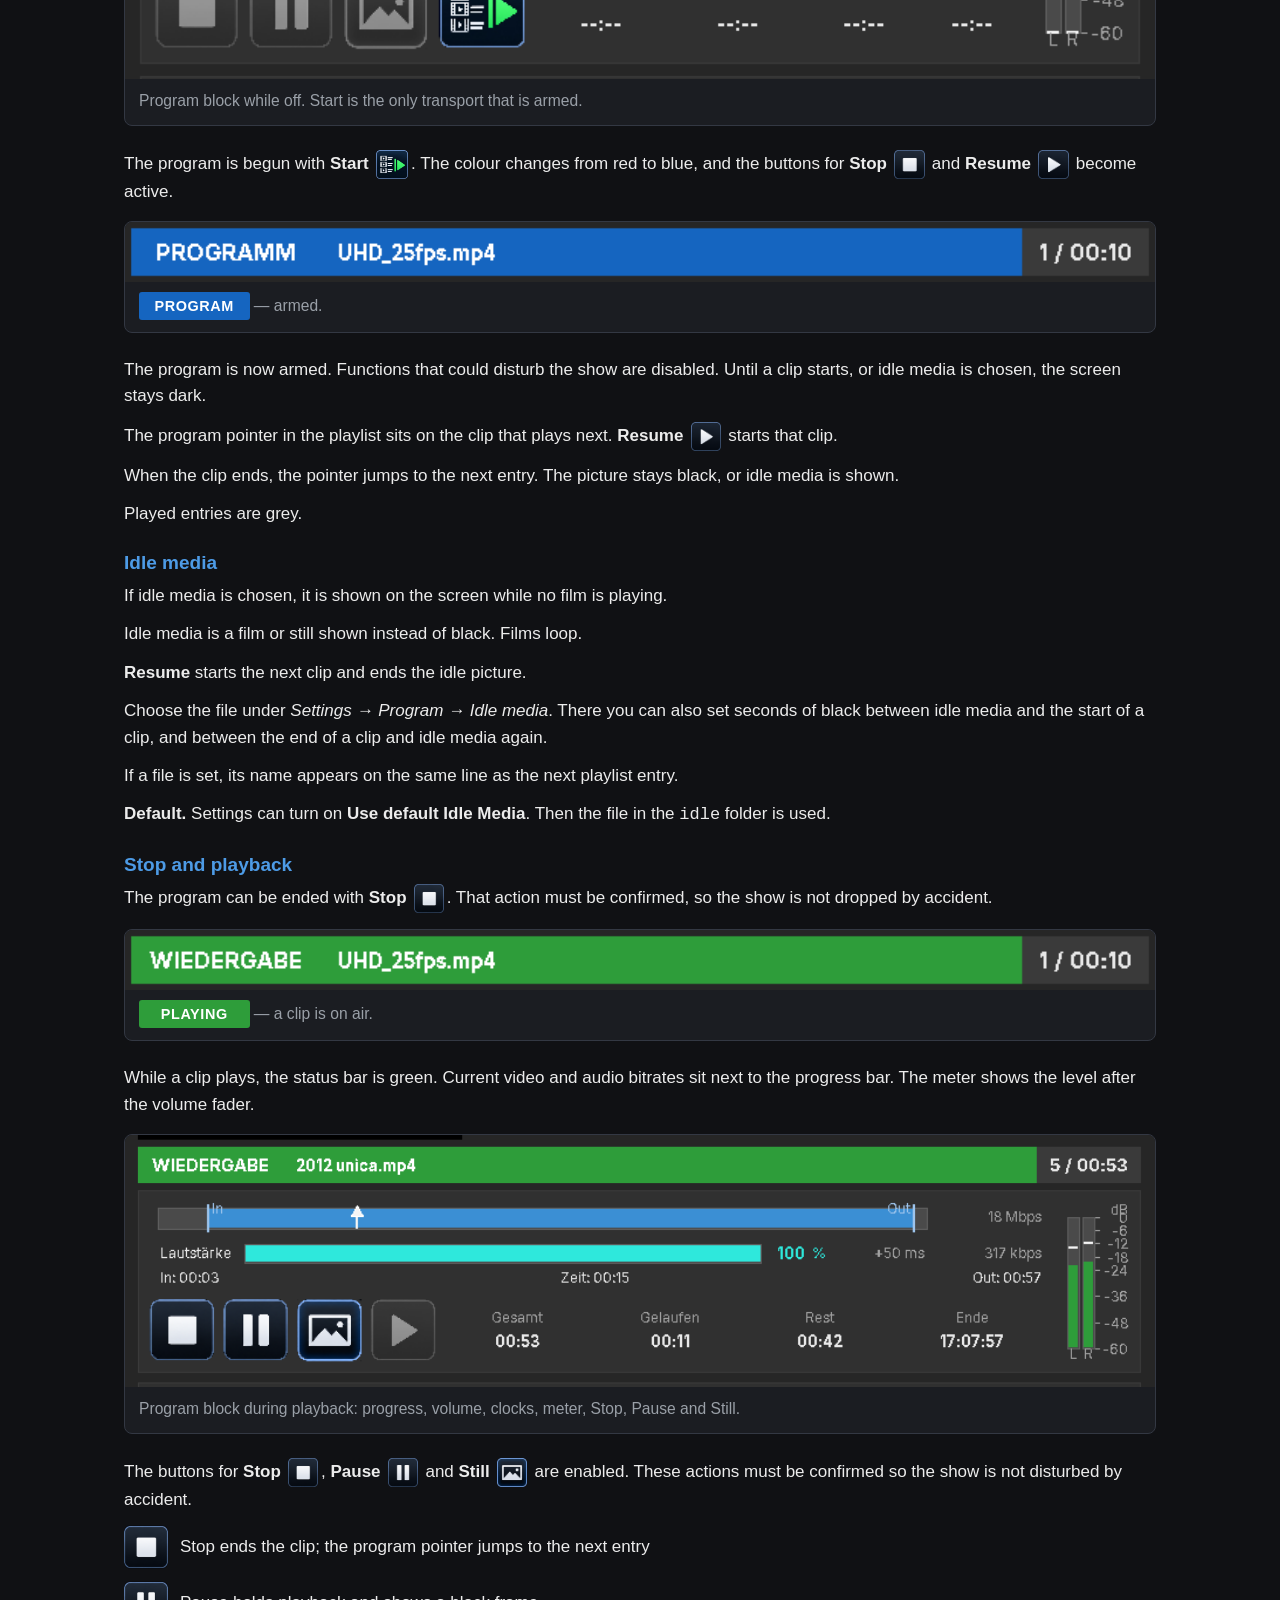
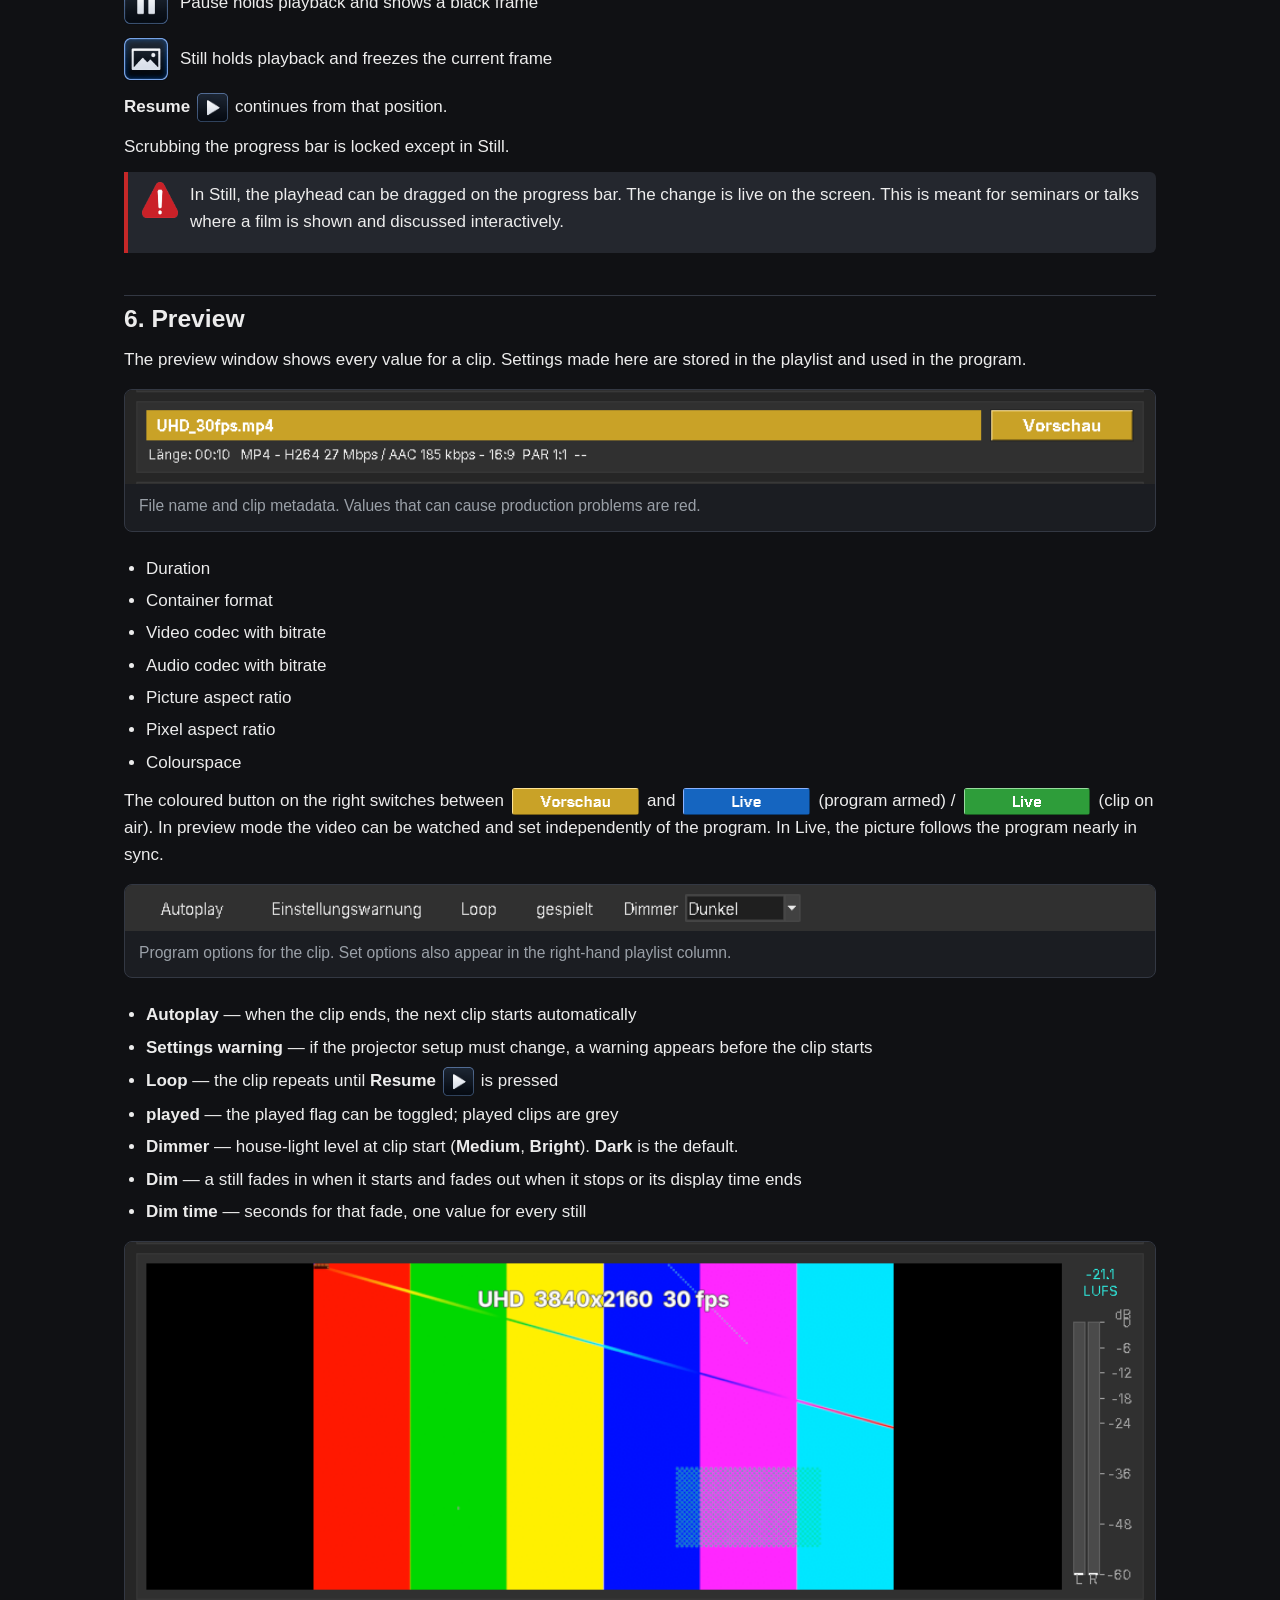
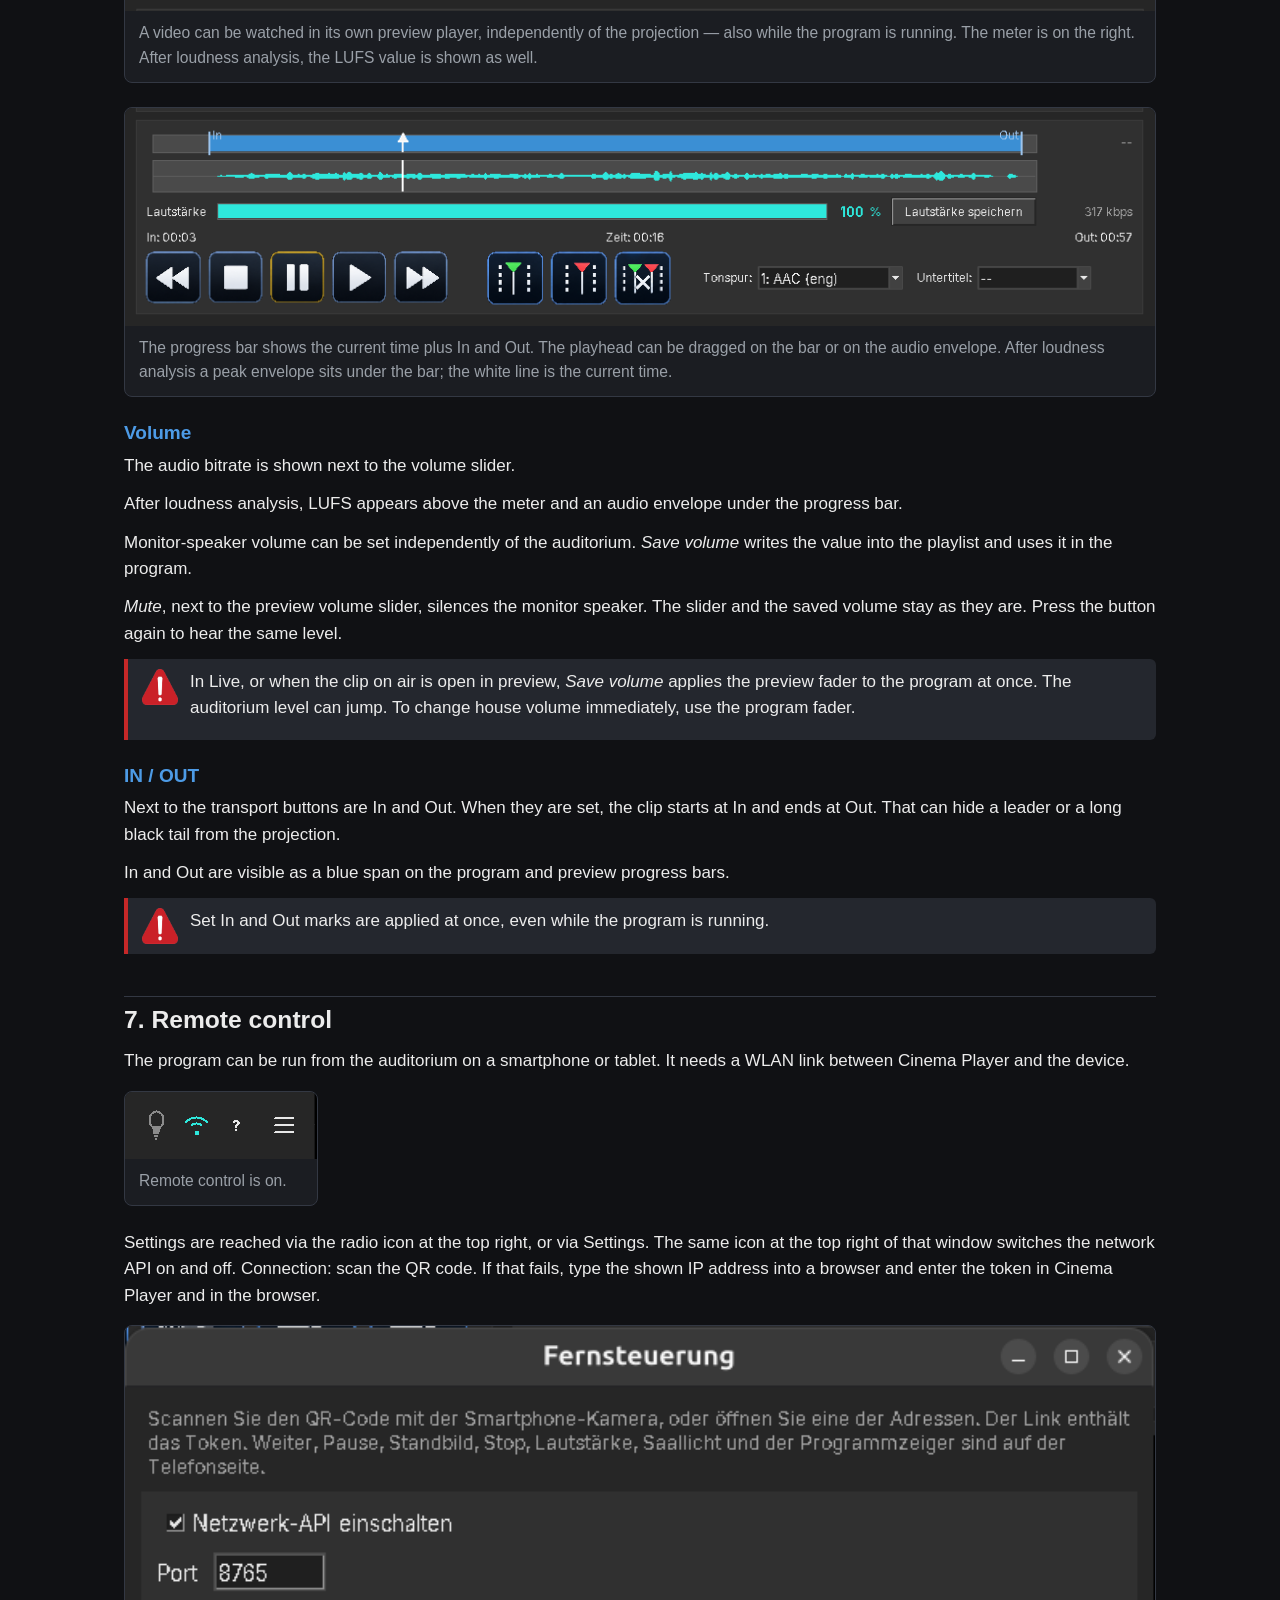
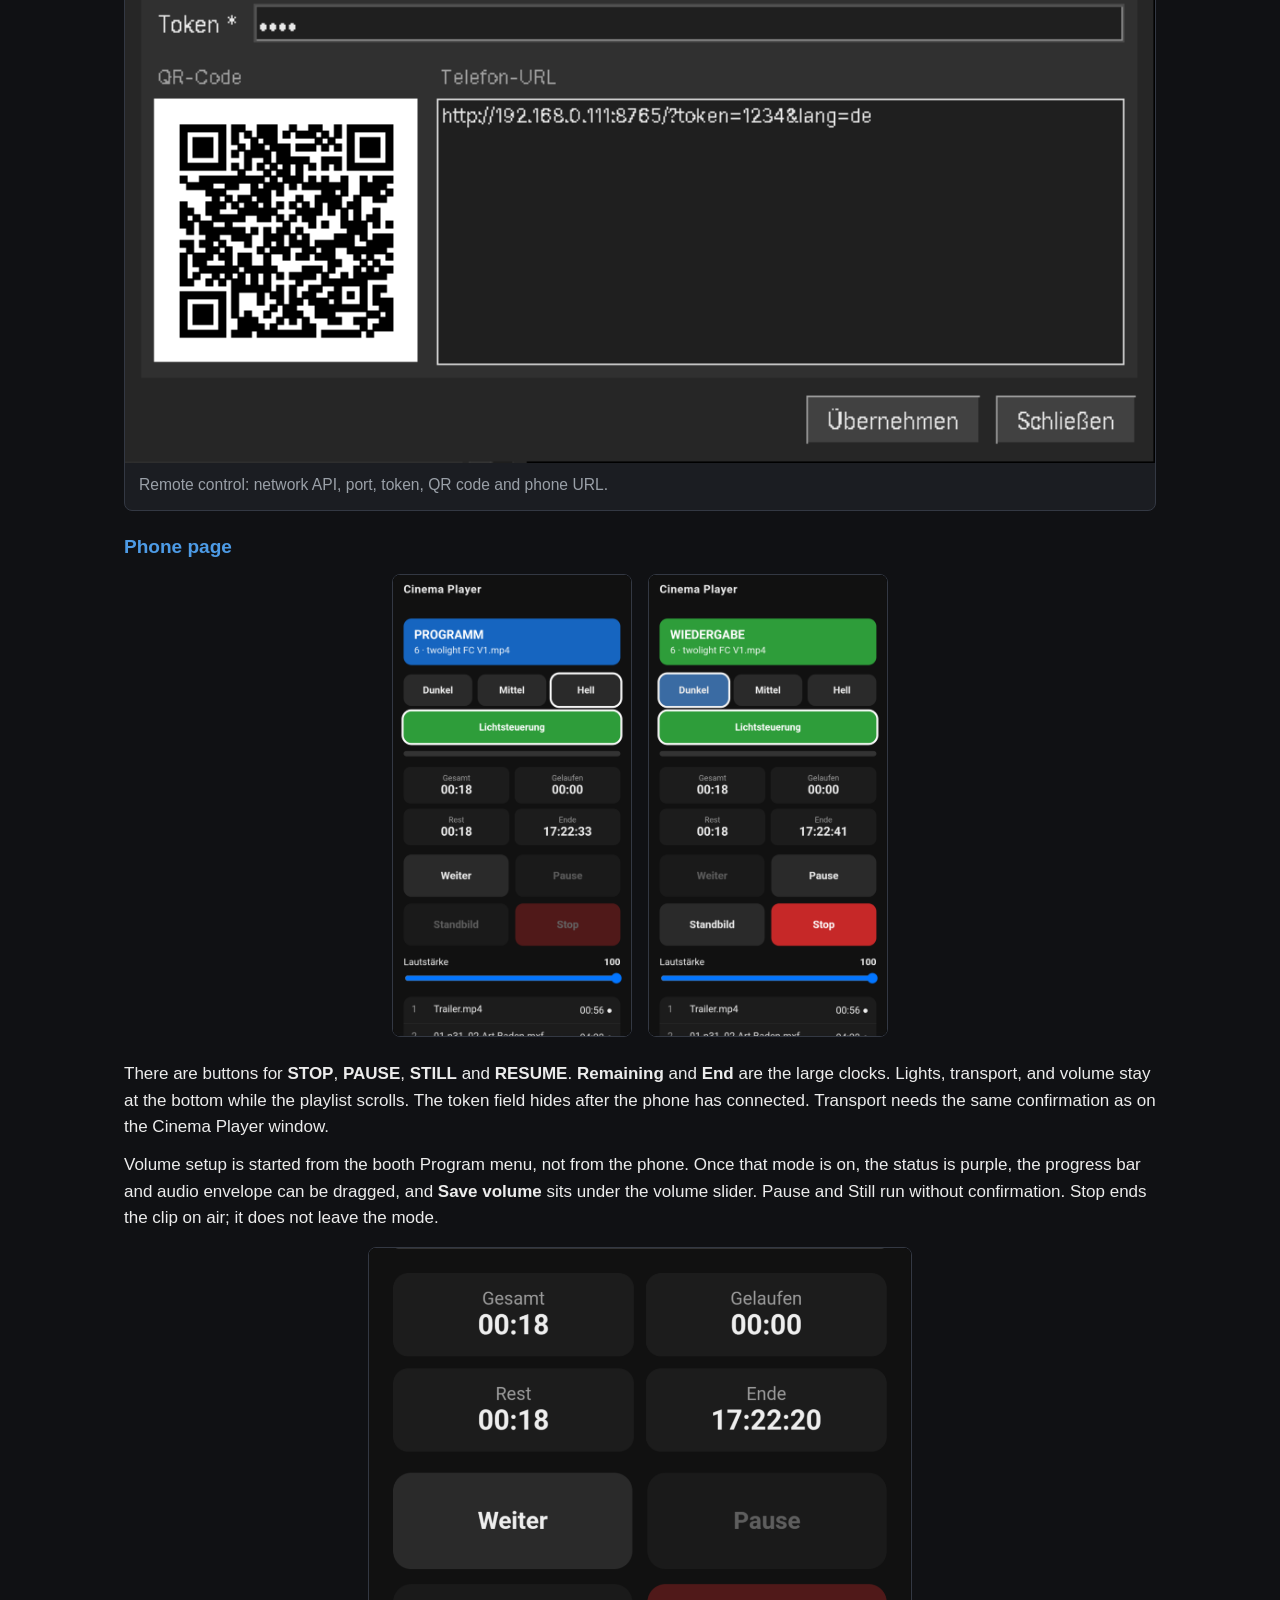
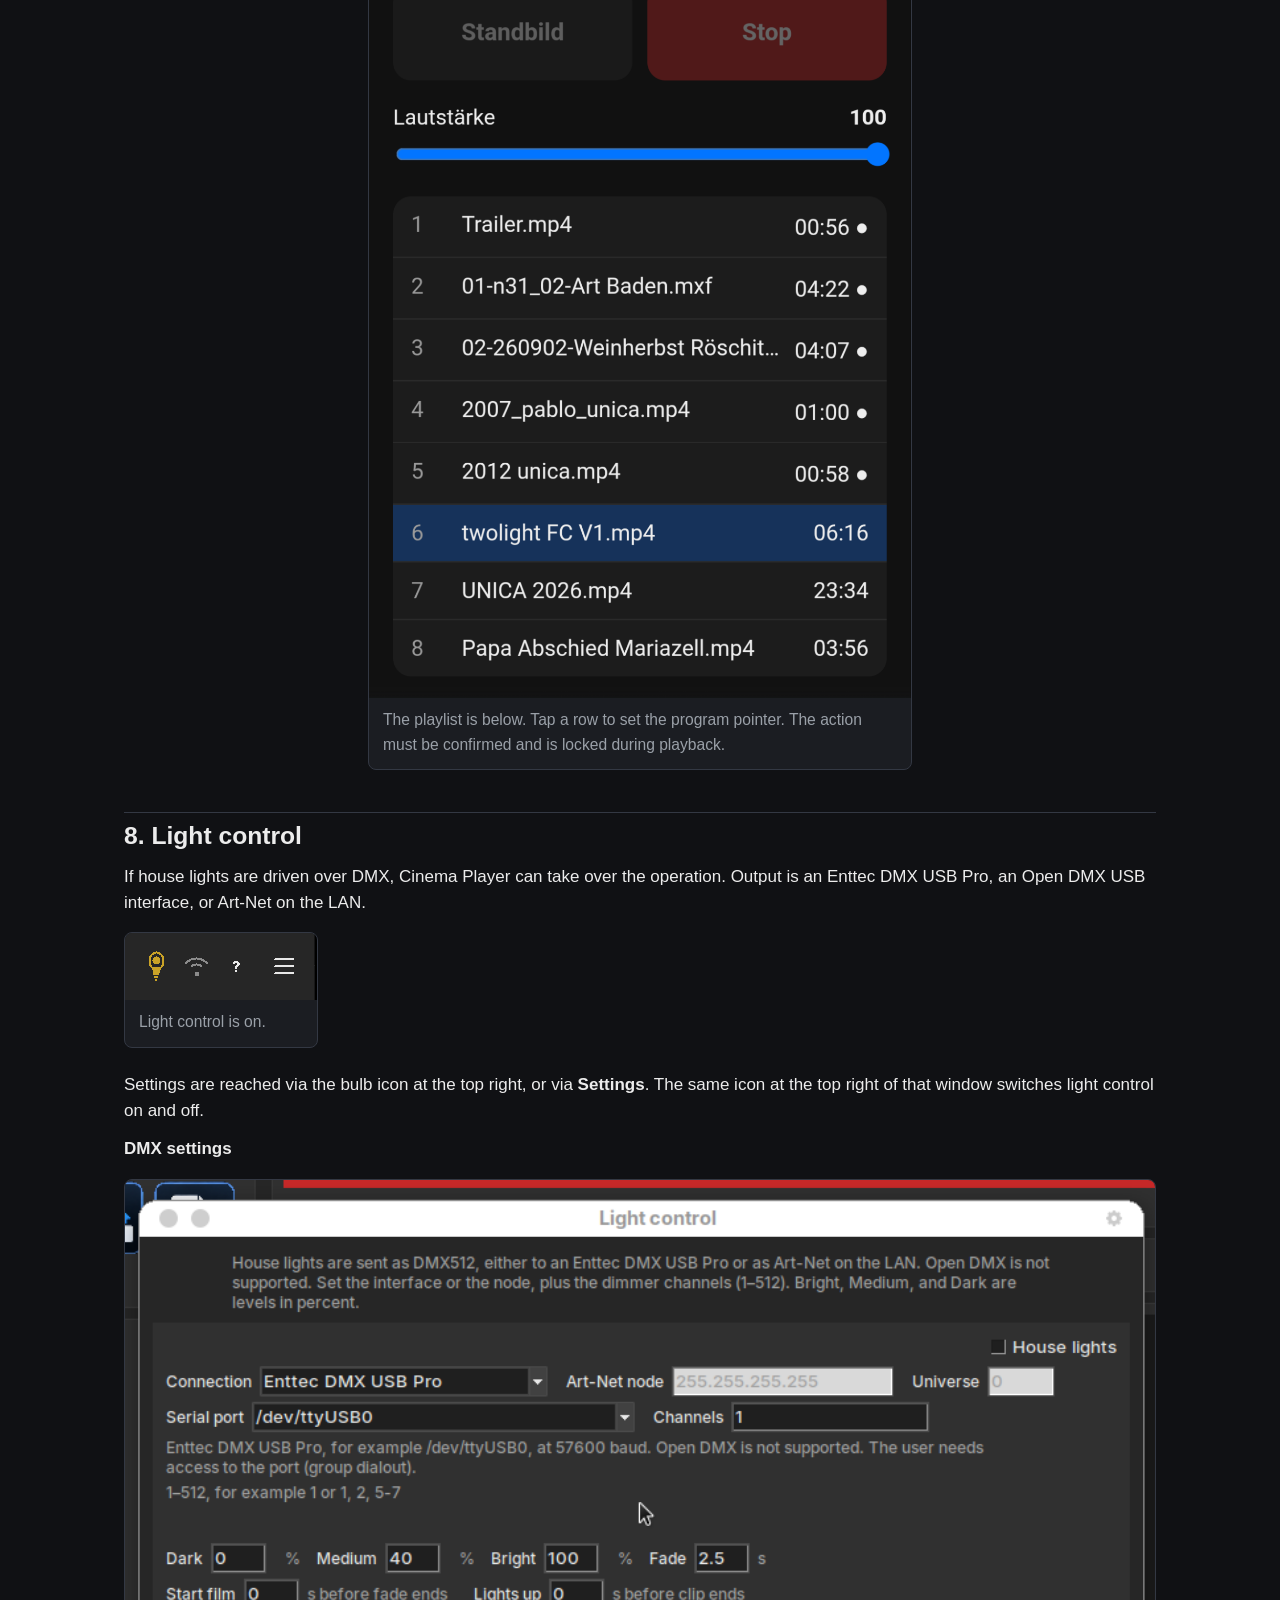
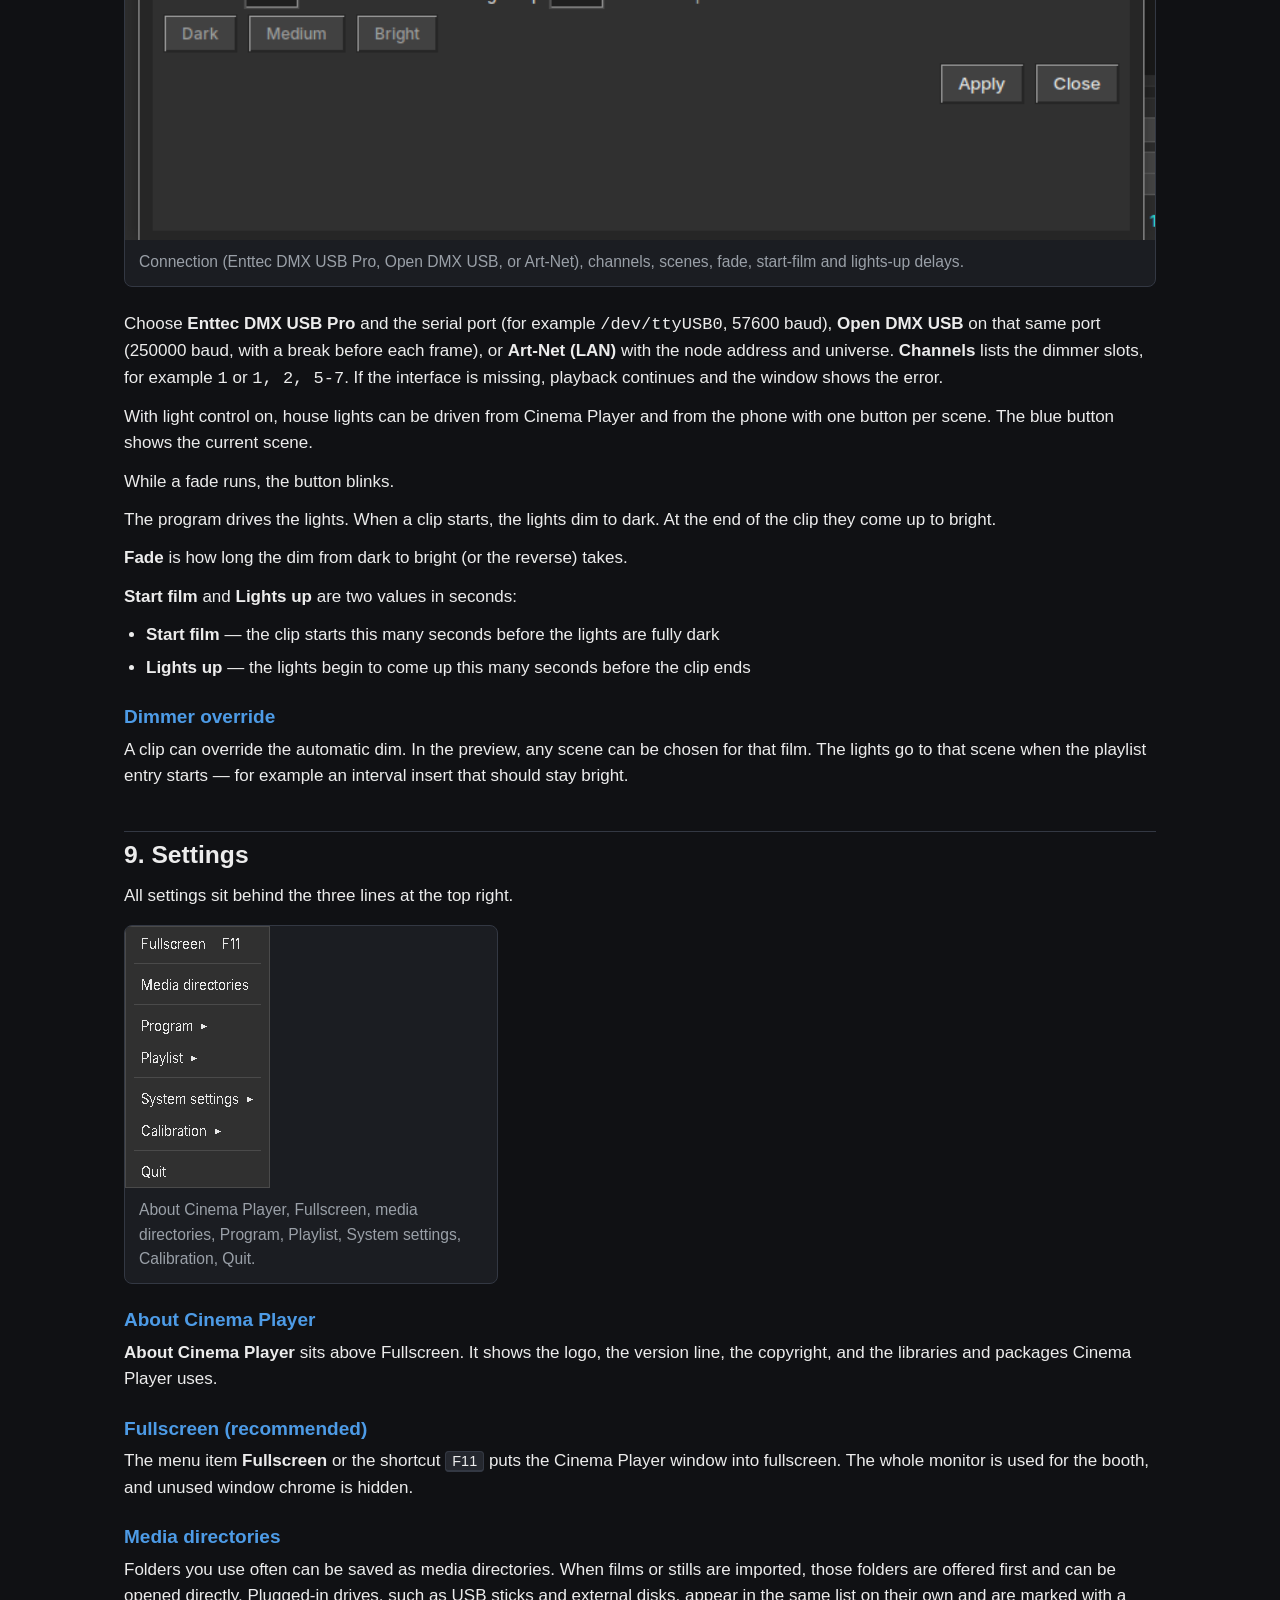
==== commit c2f1259d: "Update operator manual version to 0.3.5 and enhance playlist functionality descriptions in index.htm" ====
--- a/manual/index.html
+++ b/manual/index.html
@@ -13,7 +13,7 @@
     <div class="title">
       <span data-lang="en">Operator manual</span>
       <span data-lang="de">Bedienungsanleitung</span>
-      <span class="ver">0.3.1-Beta</span>
+      <span class="ver">0.3.5</span>
     </div>
     <div class="page-tools">
       <div class="lang-switch">
@@ -109,8 +109,8 @@
     <p data-lang="de">So lässt sich ein Programmablauf im Vorhinein zusammenstellen, die Filme bearbeiten und die fertige Zusammenstellung bei der Veranstaltung einfach laden.</p>
     <figure>
       <img src="images/guide/playlist-tools.png" alt="Playlist toolbar">
-      <figcaption data-lang="en">Playlist name, import, new, load, and save. House lights sit under the status bar.</figcaption>
-      <figcaption data-lang="de">Playlist-Name, Import, Neu, Laden und Speichern. Das Saallicht sitzt unter der Statuszeile.</figcaption>
+      <figcaption data-lang="en">Playlist name, import, load, and save. House lights sit under the status bar.</figcaption>
+      <figcaption data-lang="de">Playlist-Name, Import, Laden und Speichern. Das Saallicht sitzt unter der Statuszeile.</figcaption>
     </figure>
     <div class="icon-row">
       <img src="images/guide/icon-import.png" alt="">
@@ -118,20 +118,17 @@
       <p data-lang="de">Filme und Bilder importieren</p>
     </div>
     <div class="icon-row">
-      <img src="images/guide/icon-new.png" alt="">
-      <p data-lang="en">Clear everything and start an empty playlist</p>
-      <p data-lang="de">Alles löschen und eine leere Playlist anlegen</p>
-    </div>
-    <div class="icon-row">
       <img src="images/guide/icon-load.png" alt="">
-      <p data-lang="en">Load a playlist</p>
-      <p data-lang="de">Eine Playlist laden</p>
+      <p data-lang="en">Open the list of playlists in the import path</p>
+      <p data-lang="de">Die Liste der Playlists im Importverzeichnis öffnen</p>
     </div>
     <div class="icon-row">
       <img src="images/guide/icon-save.png" alt="">
-      <p data-lang="en">Save the playlist</p>
-      <p data-lang="de">Die Playlist speichern</p>
-    </div>
+      <p data-lang="en">Save the playlist into its folder in the import path</p>
+      <p data-lang="de">Die Playlist in ihren Ordner im Importverzeichnis speichern</p>
+    </div>
+    <p data-lang="en">While the program is running, import, load, and save are hidden. The arrow to the right of the playlist name shows those buttons again and hides them once more. Autoplay, loop, and the other settings in the preview stay visible.</p>
+    <p data-lang="de">Solange das Programm läuft, sind Import, Laden und Speichern ausgeblendet. Der Pfeil rechts neben dem Playlistnamen blendet diese Schaltflächen wieder ein und auch wieder aus. Autoplay, Loop und die übrigen Einstellungen in der Vorschau bleiben sichtbar.</p>
     <p data-lang="en">On import, the <strong>media directories</strong> list opens first, for quick access to the folders you use often.</p>
     <p data-lang="de">Beim Import von Medien öffnet sich die Auswahl der <strong>Medienverzeichnisse</strong>, die einen schnellen Zugang zu den wichtigen Speicherorten ermöglichen.</p>
     <p data-lang="en">You can import single files or whole folders.</p>
@@ -144,6 +141,8 @@
       <li data-lang="en"><strong>Load last playlist</strong>: the last playlist is loaded automatically when Cinema Player starts.</li>
       <li data-lang="de"><strong>Letzte Playlist laden</strong>: Die letzte Playlist wird beim Start des Cinema Players automatisch geladen.</li>
     </ul>
+    <p data-lang="en">Every playlist is stored in the import path, in a folder of the same name. If no import path is set, Cinema Player asks for one first. When no playlist is open, for example right after start, a window lists the playlists in that folder together with the creation date, the number of media files, and the disk space. <strong>Open</strong> loads one. <strong>New playlist</strong> creates the folder and saves an empty playlist there. <strong>Import</strong> and <strong>Export</strong> ask whether the media files are copied along with the playlist. <strong>Delete media files</strong> removes the files and keeps the playlist. <strong>Delete folder</strong> removes the folder, including the playlist.</p>
+    <p data-lang="de">Jede Playlist liegt im Importverzeichnis, in einem Unterordner mit demselben Namen. Ist noch kein Importverzeichnis festgelegt, wird es vorher in einem Dialog gewählt. Ist keine Playlist geöffnet, zum Beispiel direkt nach dem Start, zeigt ein Fenster die Playlists in diesem Verzeichnis zusammen mit dem Erstellungsdatum, der Anzahl der Mediendateien und dem Speicherbedarf. <strong>Öffnen</strong> lädt eine davon. <strong>Neue Playlist</strong> legt den Unterordner an und speichert die Playlist dort. <strong>Importieren</strong> und <strong>Exportieren</strong> fragen, ob die Mediendateien mit der Playlist kopiert werden. <strong>Mediendateien löschen</strong> entfernt die Dateien und behält die Playlist. <strong>Verzeichnis löschen</strong> entfernt den Ordner einschließlich der Playlist.</p>
 
     <h3>
       <span data-lang="en">Playlist entries</span>
@@ -238,6 +237,8 @@
     </h3>
     <p data-lang="en">If the file is missing, the row turns red and the program skips it. <em>Relink</em> sets a new path.</p>
     <p data-lang="de">Ist die Datei nicht auffindbar, wird der Playlist-Eintrag rot dargestellt und im Programmablauf übersprungen. Mit <em>Neu verknüpfen</em> kann der Pfad auf die Datei neu gesetzt werden.</p>
+    <p data-lang="en"><em>Copy to playlist folder</em> copies the file into the playlist's folder in the import path and points the entry at that copy. A progress window shows the copy and <strong>Cancel</strong> stops it, leaving the entry on the original file. A file that is already in the folder is left as it is.</p>
+    <p data-lang="de"><em>In den Playlistordner kopieren</em> kopiert die Datei in den Unterordner der Playlist im Importverzeichnis und setzt den Eintrag auf diese Kopie. Ein Fortschrittsfenster zeigt den Kopiervorgang, und <strong>Abbrechen</strong> stoppt ihn. Der Eintrag bleibt dann bei der ursprünglichen Datei. Liegt die Datei schon in diesem Ordner, bleibt sie unverändert.</p>
     <p data-lang="en">To re-check every path and reload metadata, use <em>Settings → Playlist → Refresh</em>.</p>
     <p data-lang="de">Um alle Pfade zu prüfen und die Metadaten neu zu laden, <em>Einstellungen → Playlist → Aktualisieren</em> wählen.</p>
 
@@ -393,6 +394,10 @@
       <li data-lang="de"><strong>gespielt</strong> — der Status <em>gespielt</em> lässt sich umstellen; gespielte Filme werden grau dargestellt</li>
       <li data-lang="en"><strong>Dimmer</strong> — house-light level at clip start (<strong>Medium</strong>, <strong>Bright</strong>). <strong>Dark</strong> is the default.</li>
       <li data-lang="de"><strong>Dimmer</strong> — die Helligkeit des Lichts beim Start des Films (<strong>Mittel</strong>, <strong>Hell</strong>). <strong>Dunkel</strong> ist der Standardwert.</li>
+      <li data-lang="en"><strong>Dim</strong> — a still fades in when it starts and fades out when it stops or its display time ends</li>
+      <li data-lang="de"><strong>Dimmen</strong> — ein Standbild blendet beim Start ein und beim Stopp oder am Ende der Anzeigezeit aus</li>
+      <li data-lang="en"><strong>Dim time</strong> — seconds for that fade, one value for every still</li>
+      <li data-lang="de"><strong>Dimmzeit</strong> — Sekunden für dieses Ein- und Ausblenden, ein Wert für alle Standbilder</li>
     </ul>
     <figure>
       <img src="images/guide/preview-video.png" alt="Preview picture and VU meter">
@@ -401,8 +406,8 @@
     </figure>
     <figure>
       <img src="images/guide/preview-controls.png" alt="Preview progress, envelope and transport">
-      <figcaption data-lang="en">The progress bar shows the current time plus In and Out. In Play or Pause the playhead can be dragged. After loudness analysis a peak envelope sits under the bar; the white line is the current time.</figcaption>
-      <figcaption data-lang="de">Der Fortschrittsbalken zeigt die momentane Spielposition sowie gesetzte In- und Out-Punkte. Die Spielposition kann im Play- oder Pause-Modus durch Ziehen im Fortschrittsbalken verändert werden. Nach der Audioanalyse sitzt eine Peak-Hüllkurve unter dem Balken; die weiße Linie ist die aktuelle Zeit.</figcaption>
+      <figcaption data-lang="en">The progress bar shows the current time plus In and Out. The playhead can be dragged on the bar or on the audio envelope. After loudness analysis a peak envelope sits under the bar; the white line is the current time.</figcaption>
+      <figcaption data-lang="de">Der Fortschrittsbalken zeigt die momentane Spielposition sowie gesetzte In- und Out-Punkte. Die Spielposition lässt sich im Balken und in der Audio-Hüllkurve ziehen. Nach der Audioanalyse sitzt eine Peak-Hüllkurve unter dem Balken; die weiße Linie ist die aktuelle Zeit.</figcaption>
     </figure>
 
     <h3>
@@ -415,6 +420,8 @@
     <p data-lang="de">Wurde die Audioanalyse aufgerufen, ist über der Aussteuerungsanzeige der Lautheitswert (LUFS) und unter dem Fortschrittsbalken eine Audio-Hüllkurve sichtbar.</p>
     <p data-lang="en">Monitor-speaker volume can be set independently of the auditorium. <em>Save volume</em> writes the value into the playlist and uses it in the program.</p>
     <p data-lang="de">Die Lautstärke der Tonwiedergabe am Monitor-Lautsprecher kann unabhängig von der Lautstärke im Kinosaal eingestellt werden. Mit <em>Lautstärke speichern</em> wird der Wert in der Playlist gespeichert und im Programm übernommen.</p>
+    <p data-lang="en"><em>Mute</em>, next to the preview volume slider, silences the monitor speaker. The slider and the saved volume stay as they are. Press the button again to hear the same level.</p>
+    <p data-lang="de"><em>Stumm</em> neben dem Lautstärkeregler der Vorschau schaltet den Monitor-Lautsprecher aus. Der Regler und die gespeicherte Lautstärke bleiben unverändert. Ein weiterer Druck schaltet denselben Pegel wieder ein.</p>
     <div class="note warn">
       <img src="images/guide/icon-warning.png" alt="">
       <div>
@@ -469,6 +476,8 @@
     </div>
     <p data-lang="en">There are buttons for <strong>STOP</strong>, <strong>PAUSE</strong>, <strong>STILL</strong> and <strong>RESUME</strong>. <strong>Remaining</strong> and <strong>End</strong> are the large clocks. Lights, transport, and volume stay at the bottom while the playlist scrolls. The token field hides after the phone has connected. Transport needs the same confirmation as on the Cinema Player window.</p>
     <p data-lang="de">Es gibt Tasten für die Transportfunktionen <strong>STOP</strong>, <strong>PAUSE</strong>, <strong>STILL</strong> und <strong>WEITER</strong>. <strong>Rest</strong> und <strong>Ende</strong> sind die großen Uhren. Licht, Transport und Lautstärke bleiben unten, während die Playlist scrollt. Das Token-Feld verschwindet, sobald das Telefon verbunden ist. Die Transporttasten erfordern die gleiche Bestätigung wie auf der Oberfläche des Cinema Players.</p>
+    <p data-lang="en">Volume setup is started from the booth Program menu, not from the phone. Once that mode is on, the status is purple, the progress bar and audio envelope can be dragged, and <strong>Save volume</strong> sits under the volume slider. Pause and Still run without confirmation. Stop ends the clip on air; it does not leave the mode.</p>
+    <p data-lang="de">Lautstärke einstellen wird im Program-Menü des Kontrollfensters gestartet, nicht am Telefon. Ist der Modus aktiv, ist der Status lila, Fortschrittsbalken und Audio-Hüllkurve lassen sich verschieben, und <strong>Lautstärke speichern</strong> sitzt unter dem Lautstärkeregler. Pause und Still laufen ohne Bestätigung. Stop beendet den laufenden Clip, verlässt den Modus aber nicht.</p>
     <figure class="mid">
       <img src="images/guide/phone-playlist.png" alt="Phone remote playlist">
       <figcaption data-lang="en">The playlist is below. Tap a row to set the program pointer. The action must be confirmed and is locked during playback.</figcaption>
@@ -561,15 +570,14 @@
       <figcaption data-lang="en">Saved folders for import.</figcaption>
       <figcaption data-lang="de">Gespeicherte Ordner für den Import.</figcaption>
     </figure>
-    <p data-lang="en">By default the media files are only linked in the playlist. The data stays on the source drive and is played from there.</p>
-    <p data-lang="de">Im Normalfall werden die Mediendateien nur in der Timeline verlinkt. Die Daten bleiben am Transportmedium und werden von dort abgespielt.</p>
-    <p data-lang="en">If <em>Copy files</em> is ticked at the bottom, files are not only linked but copied into the folder chosen to the right of the tick.</p>
-    <p data-lang="de">Wird am unteren Rand ein Haken bei <em>Datei kopieren</em> gesetzt, werden die Dateien nicht nur verlinkt, sondern in das Verzeichnis kopiert, das rechts vom Haken gewählt werden kann.</p>
-    <figure>
-      <img src="images/guide/copy-files.png" alt="Copy files during import">
-      <figcaption data-lang="en">Copy imported files into a chosen folder so the original drive can be removed.</figcaption>
-      <figcaption data-lang="de">Importierte Dateien in einen gewählten Ordner kopieren, damit das Originalmedium entfernt werden kann.</figcaption>
-    </figure>
+    <p data-lang="en">The list in Settings starts with the <strong>import path</strong>. That row is marked and stays at the top. <strong>Set import path</strong> chooses the folder. It is required when files are copied.</p>
+    <p data-lang="de">Die Liste in den Einstellungen beginnt mit dem <strong>Importpfad</strong>. Diese Zeile ist gekennzeichnet und bleibt ganz oben. <strong>Importpfad festlegen</strong> wählt den Ordner. Er ist nötig, wenn Dateien kopiert werden sollen.</p>
+    <p data-lang="en">Media files are linked in the playlist unless a copy is requested. Linked files stay on the source drive and are played from there. Choosing an internal folder never copies files. Linking a removable drive does nothing else: no folder is created and the playlist is not saved.</p>
+    <p data-lang="de">Mediendateien werden in der Playlist verlinkt, solange nicht ausdrücklich kopiert wird. Verlinkte Dateien bleiben auf dem Quelldatenträger und werden von dort abgespielt. Ein interner Ordner wird nie kopiert. Eine reine Verlinkung eines Wechseldatenträgers ändert sonst nichts: es entsteht kein Ordner und die Playlist wird nicht gespeichert.</p>
+    <p data-lang="en">When a removable drive is chosen in the import list, a dialog asks whether to <strong>link</strong> or <strong>copy</strong>. If no import path is set, a warning appears and copying is not possible. Linking is still allowed.</p>
+    <p data-lang="de">Wird in der Importliste ein Wechseldatenträger gewählt, fragt ein Dialog, ob die Daten <strong>verlinkt</strong> oder <strong>kopiert</strong> werden sollen. Ist noch kein Importpfad eingetragen, erscheint eine Warnung und Kopieren ist nicht möglich. Verlinken bleibt erlaubt.</p>
+    <p data-lang="en">Copying needs a real playlist name. If the field still shows <em>untitled.pls</em> (or <em>unbekannt.pls</em>), another dialog asks for a name. Cinema Player creates a subdirectory of the import path with that name, saves the playlist there, and copies the files into the same directory. Files that are not on a removable drive stay linked. <strong>Cancel</strong> stops the copy, removes the file that was in progress, and leaves files that were already copied.</p>
+    <p data-lang="de">Zum Kopieren muss ein konkreter Playlistname gewählt sein. Steht noch <em>unbekannt.pls</em> im Feld, fordert ein weiterer Dialog einen Namen an. Cinema Player legt im Importverzeichnis einen Unterordner mit diesem Namen an, speichert die Playlist dort und kopiert die Dateien in denselben Ordner. Dateien, die nicht auf einem Wechseldatenträger liegen, bleiben verlinkt. <strong>Abbrechen</strong> stoppt den Kopiervorgang, entfernt die angefangene Datei und behält Dateien, die schon kopiert sind.</p>
     <p data-lang="en">The original medium can then be removed and the program uses the copies. That simplifies shows where films arrive on different drives, and it avoids playback problems from slow USB sticks.</p>
     <p data-lang="de">Damit kann das originale Speichermedium entfernt werden und das Programm nutzt die Kopien. So vereinfacht sich der Ablauf, wenn die Filme auf unterschiedlichen Medien geliefert werden. Damit lassen sich auch Abspielprobleme, zum Beispiel durch langsame USB-Sticks, vermeiden.</p>
 
@@ -580,8 +588,8 @@
     <figure class="snip">
       <img src="images/guide/menu-program.png" alt="Program submenu">
     </figure>
-    <p data-lang="en"><strong>Idle media</strong> is the first item. Under it, <strong>Use default Idle Media</strong> always uses the file in the <code>idle</code> folder. <strong>Settings warning</strong> is the last item, below a line.</p>
-    <p data-lang="de"><strong>Pausenmedium</strong> steht an erster Stelle. Darunter schaltet <strong>Standard-Pausenmedium verwenden</strong> die Datei aus dem Verzeichnis <code>idle</code> ein. <strong>Einstellungswarnung</strong> steht ganz unten, unter einer Linie.</p>
+    <p data-lang="en"><strong>Idle media</strong> is the first item. Under it, <strong>Use default Idle Media</strong> always uses the file in the <code>idle</code> folder. <strong>Settings warning</strong> sits below a line. <strong>Set volume</strong> is last and is disabled only while a clip is rolling. It starts the program if needed and lights the status purple, as in calibration. The current playlist stays. Clips run with the normal transport, and the program progress bar and audio envelope can be scrubbed at any time, not only in Still. Stop, Pause and Still do not ask for confirmation. <strong>Save volume</strong> appears next to the program volume slider and writes that level into the playlist entry, the same way as in the preview. The phone can scrub on the bar or envelope and save the volume. Stop on the phone ends the clip on air and does not leave the mode.</p>
+    <p data-lang="de"><strong>Pausenmedium</strong> steht an erster Stelle. Darunter schaltet <strong>Standard-Pausenmedium verwenden</strong> die Datei aus dem Verzeichnis <code>idle</code> ein. <strong>Einstellungswarnung</strong> steht unter einer Linie. <strong>Lautstärke einstellen</strong> steht ganz unten und ist nur gesperrt, solange ein Film läuft. Der Punkt startet das Programm, falls nötig, und leuchtet den Status lila aus, wie bei der Kalibrierung. Die aktuelle Playlist bleibt. Die Filme laufen mit der normalen Ablaufsteuerung, und Fortschrittsbalken und Audio-Hüllkurve im Programm lassen sich jederzeit verschieben, nicht nur im Still. Stop, Pause und Still fragen nicht nach einer Bestätigung. Neben dem Lautstärkeregler im Programm erscheint <strong>Lautstärke speichern</strong> und schreibt den Pegel in den Playlist-Eintrag, genau wie in der Vorschau. Über die Fernsteuerung lassen sich Balken und Hüllkurve verschieben und die Lautstärke speichern. Stop auf dem Telefon beendet den laufenden Clip und verlässt den Modus nicht.</p>
 
     <h3>
       <span data-lang="en">Playlist</span>
@@ -676,14 +684,14 @@
     </h3>
     <p data-lang="en">PC with Linux (X11, Wayland).</p>
     <p data-lang="de">PC mit Linux (X11, Wayland).</p>
-    <p data-lang="en">Graphics card: AMD with VAAPI (amdgpu).</p>
-    <p data-lang="de">Grafikkarte: AMD mit VAAPI (amdgpu).</p>
+    <p data-lang="en">Graphics card: AMD with VAAPI (amdgpu) or NVIDIA with NVDEC. The beamer status shows which GPU drives the projector.</p>
+    <p data-lang="de">Grafikkarte: AMD mit VAAPI (amdgpu) oder NVIDIA mit NVDEC. Der Beamerstatus zeigt, welche GPU den Beamer speist.</p>
     <h3>
       <span data-lang="en">Software</span>
       <span data-lang="de">Software</span>
     </h3>
-    <p data-lang="en">The Cinema Player package includes an installer that sets up the important libraries. Hardware decoding uses VAAPI on the open amdgpu driver.</p>
-    <p data-lang="de">Das Cinema-Player-Softwarepaket bringt einen Installer mit, der die wichtigen Bibliotheken installiert. Die Hardware-Dekodierung läuft über VAAPI mit dem offenen amdgpu-Treiber.</p>
+    <p data-lang="en">The Cinema Player package includes an installer that sets up the important libraries. Hardware decoding uses VAAPI on the open amdgpu driver, or NVDEC on the NVIDIA driver.</p>
+    <p data-lang="de">Das Cinema-Player-Softwarepaket bringt einen Installer mit, der die wichtigen Bibliotheken installiert. Die Hardware-Dekodierung läuft über VAAPI mit dem offenen amdgpu-Treiber oder über NVDEC mit dem NVIDIA-Treiber.</p>
   </main>
 
   <script>
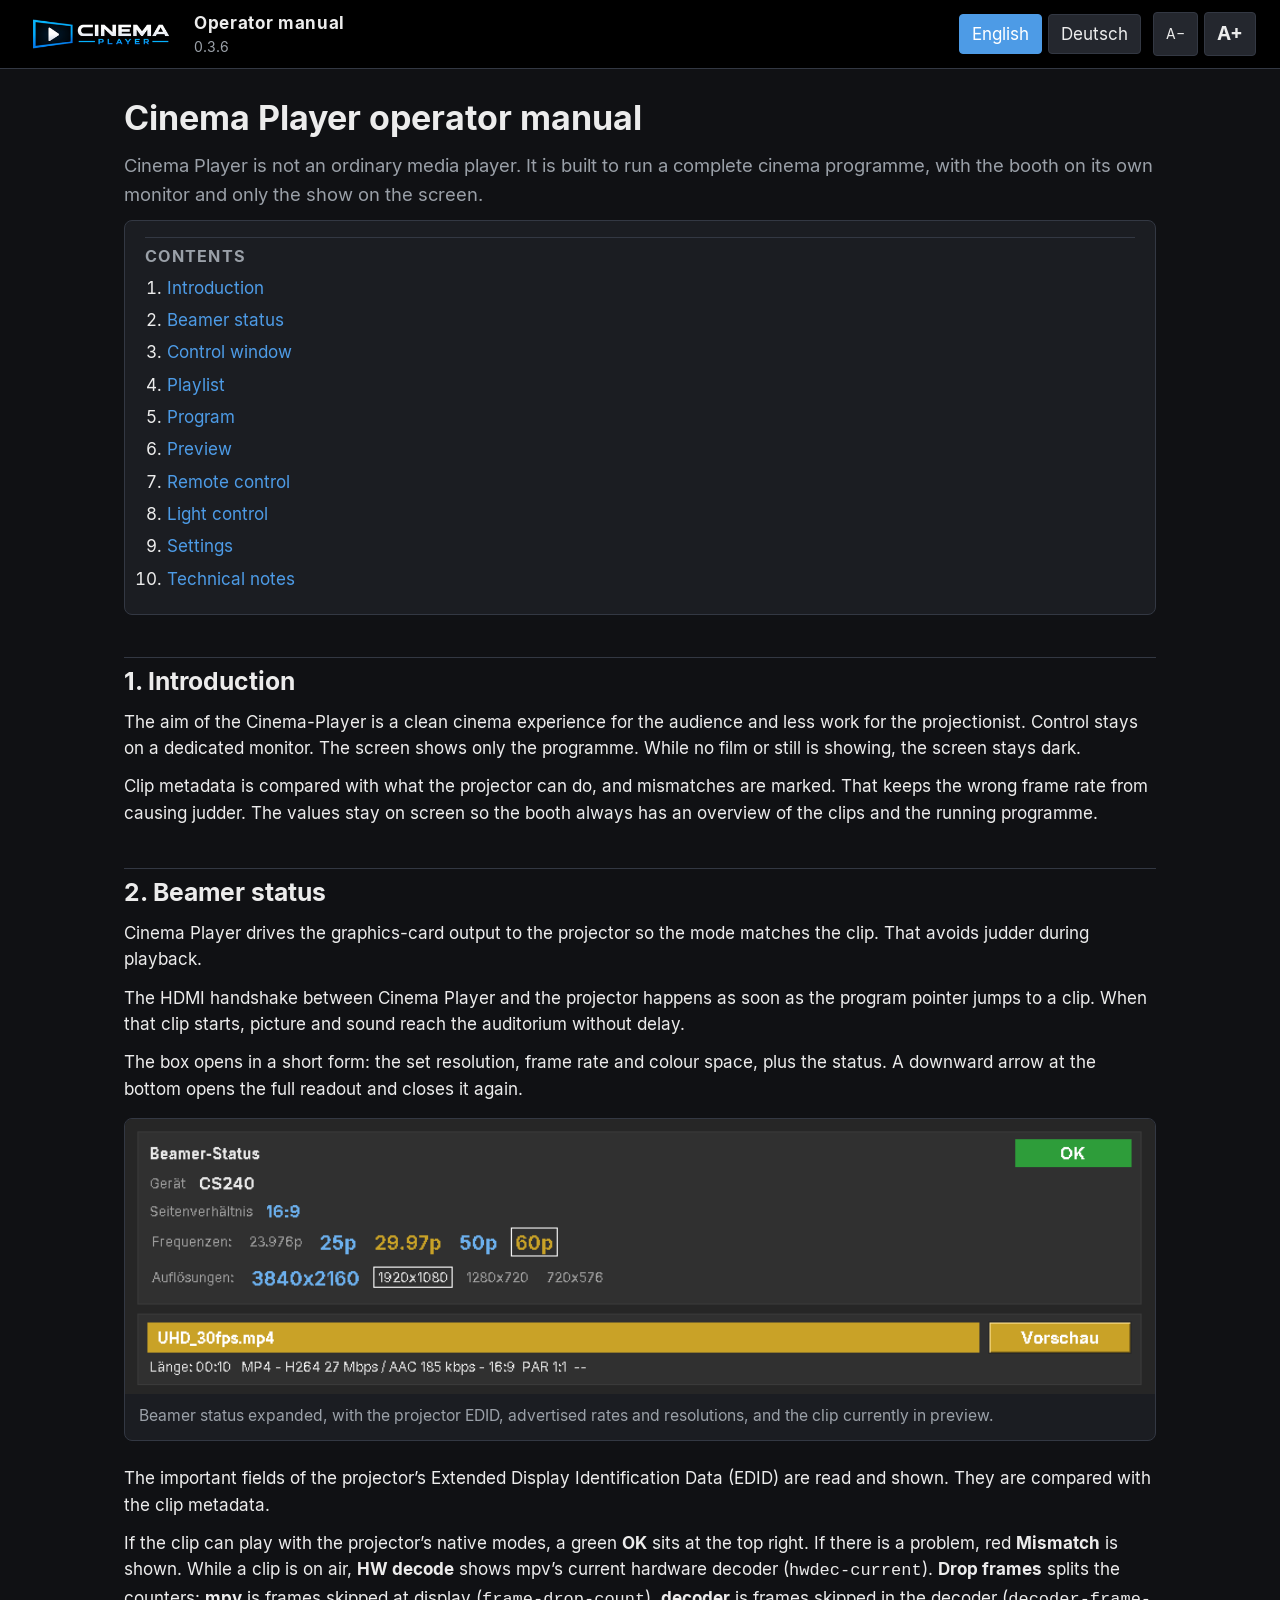
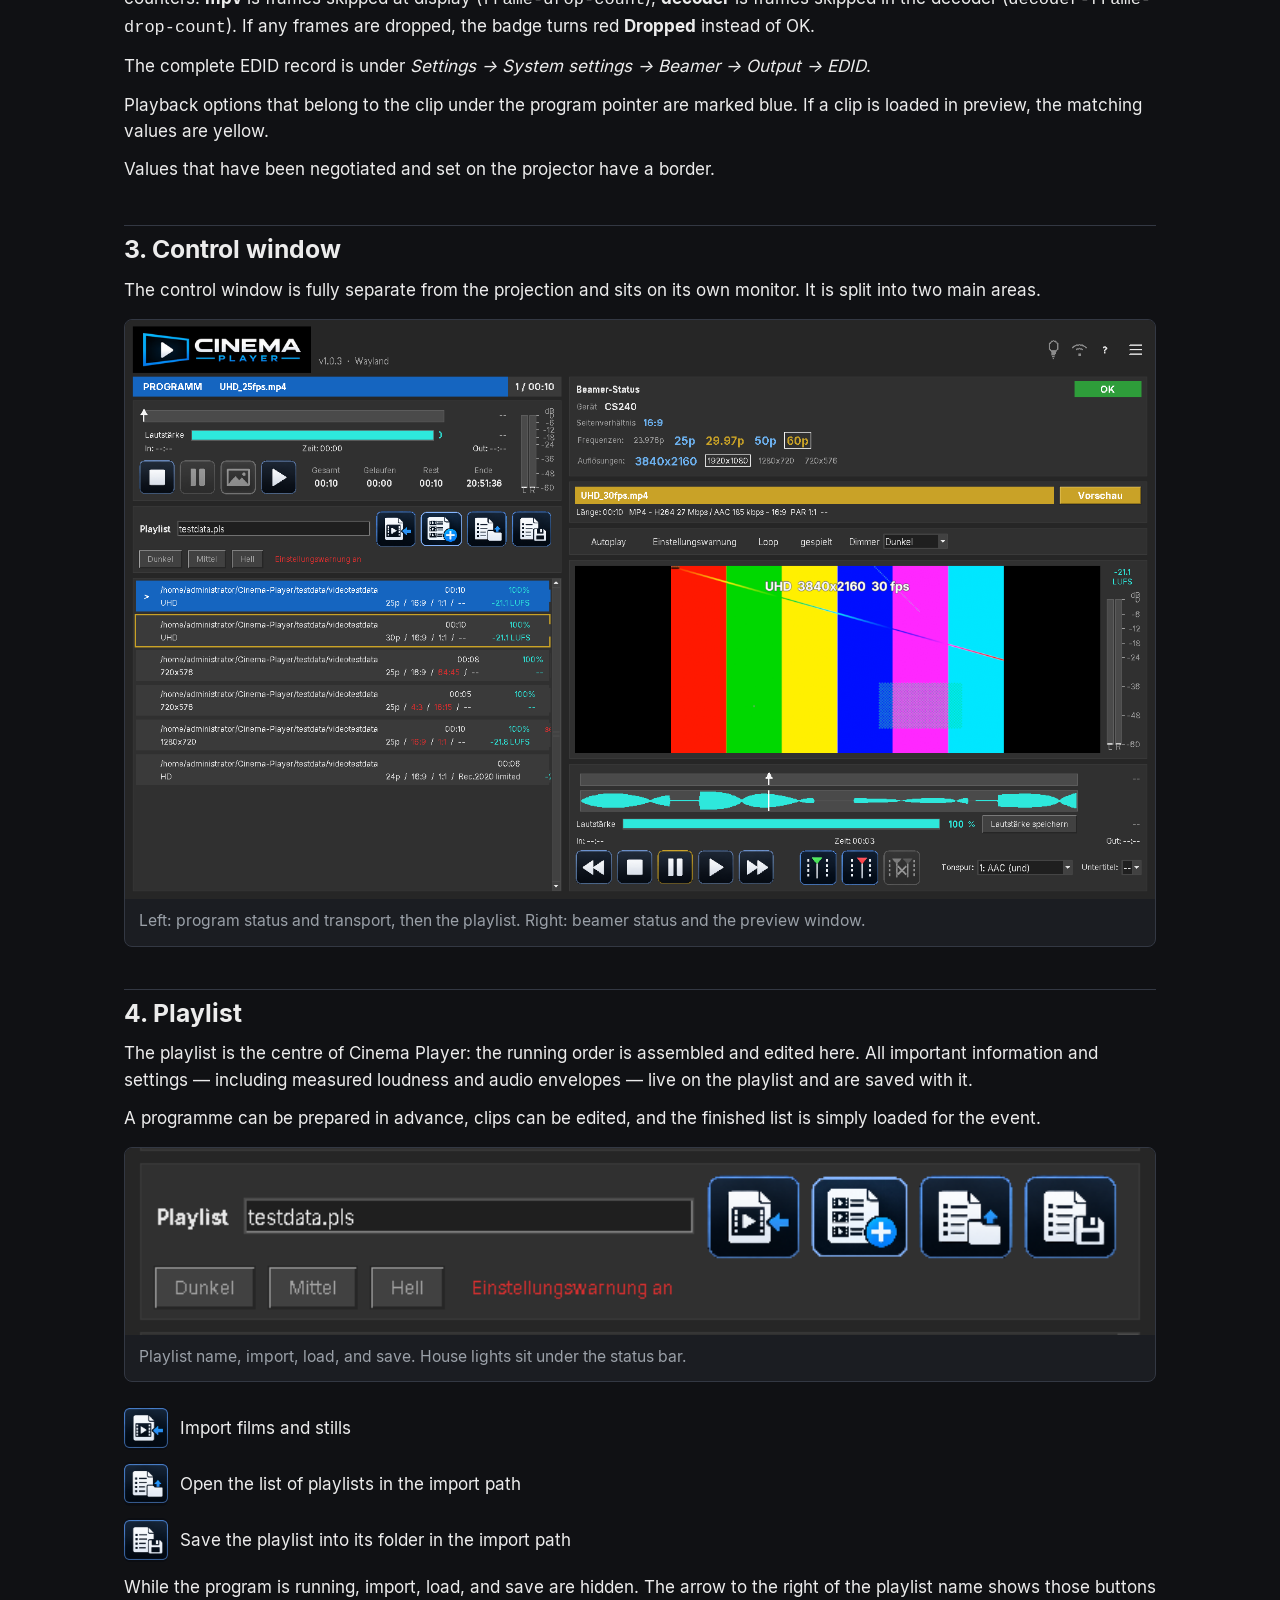
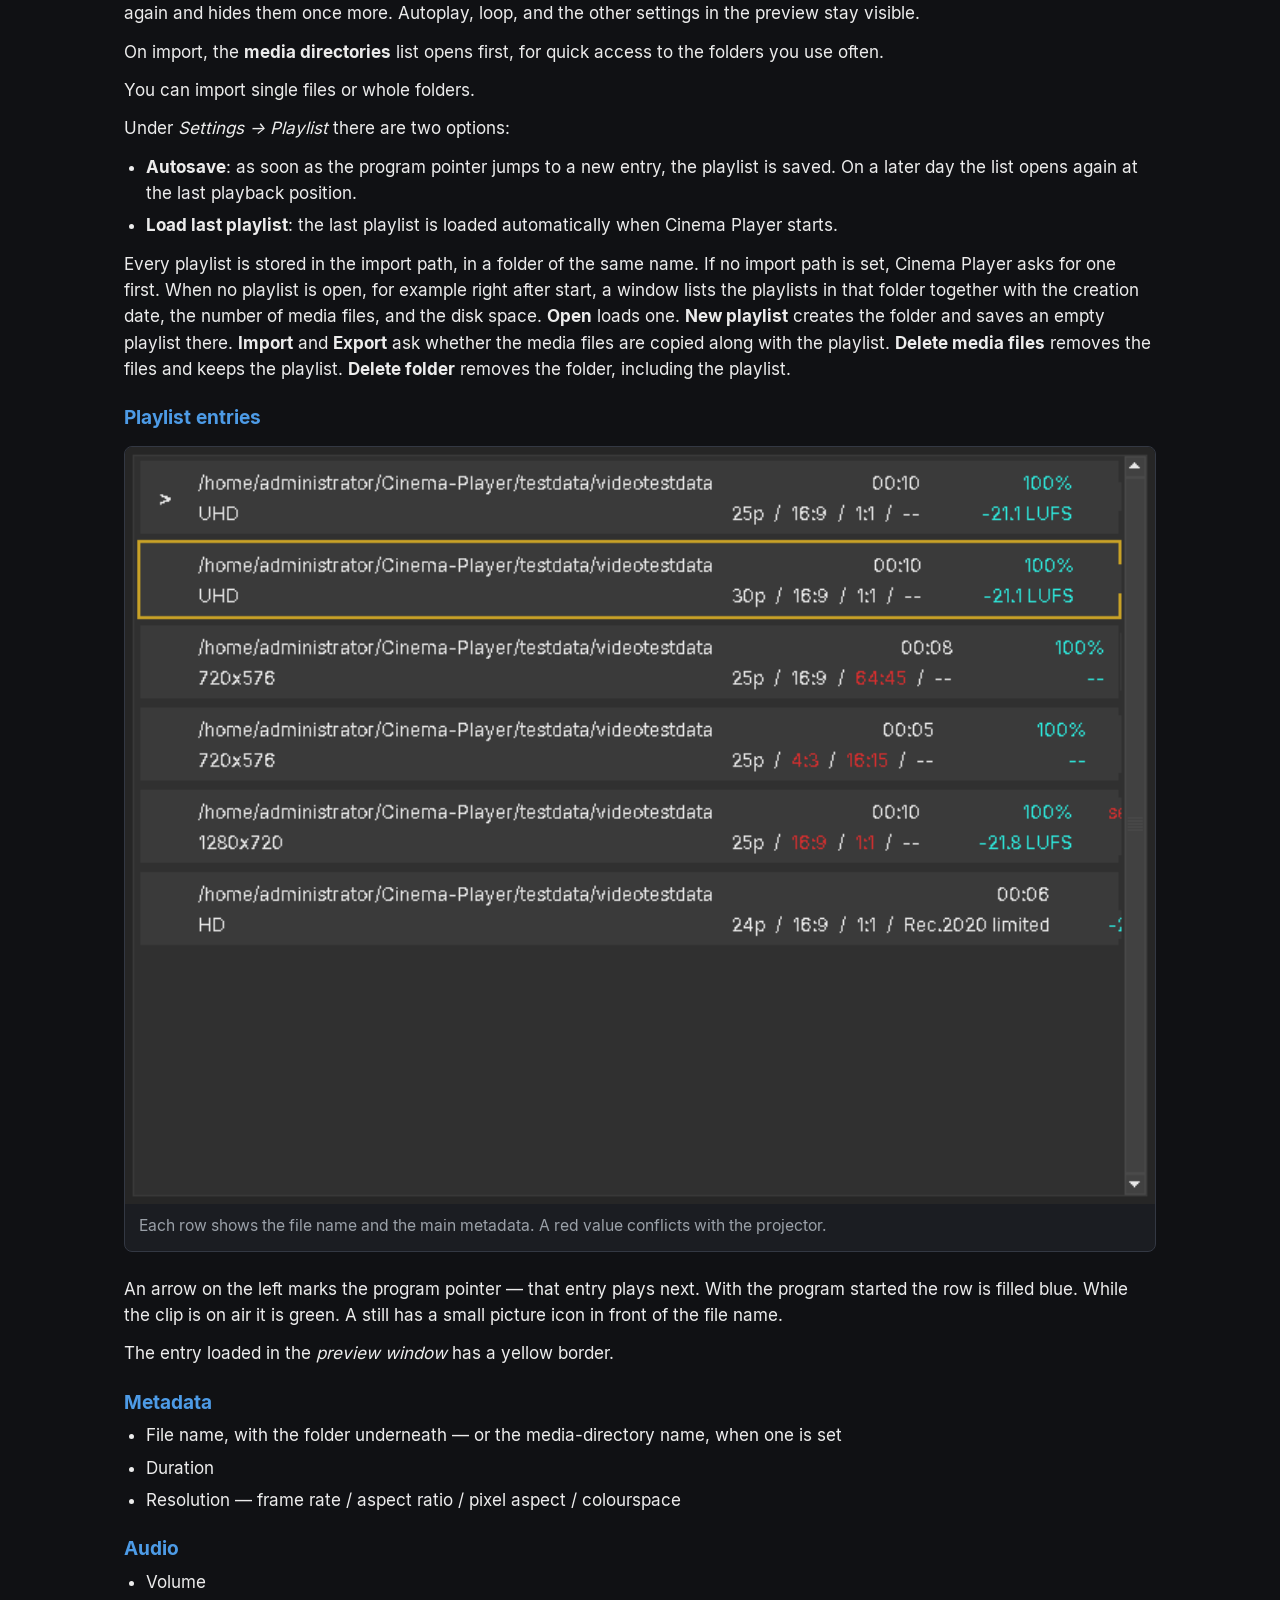
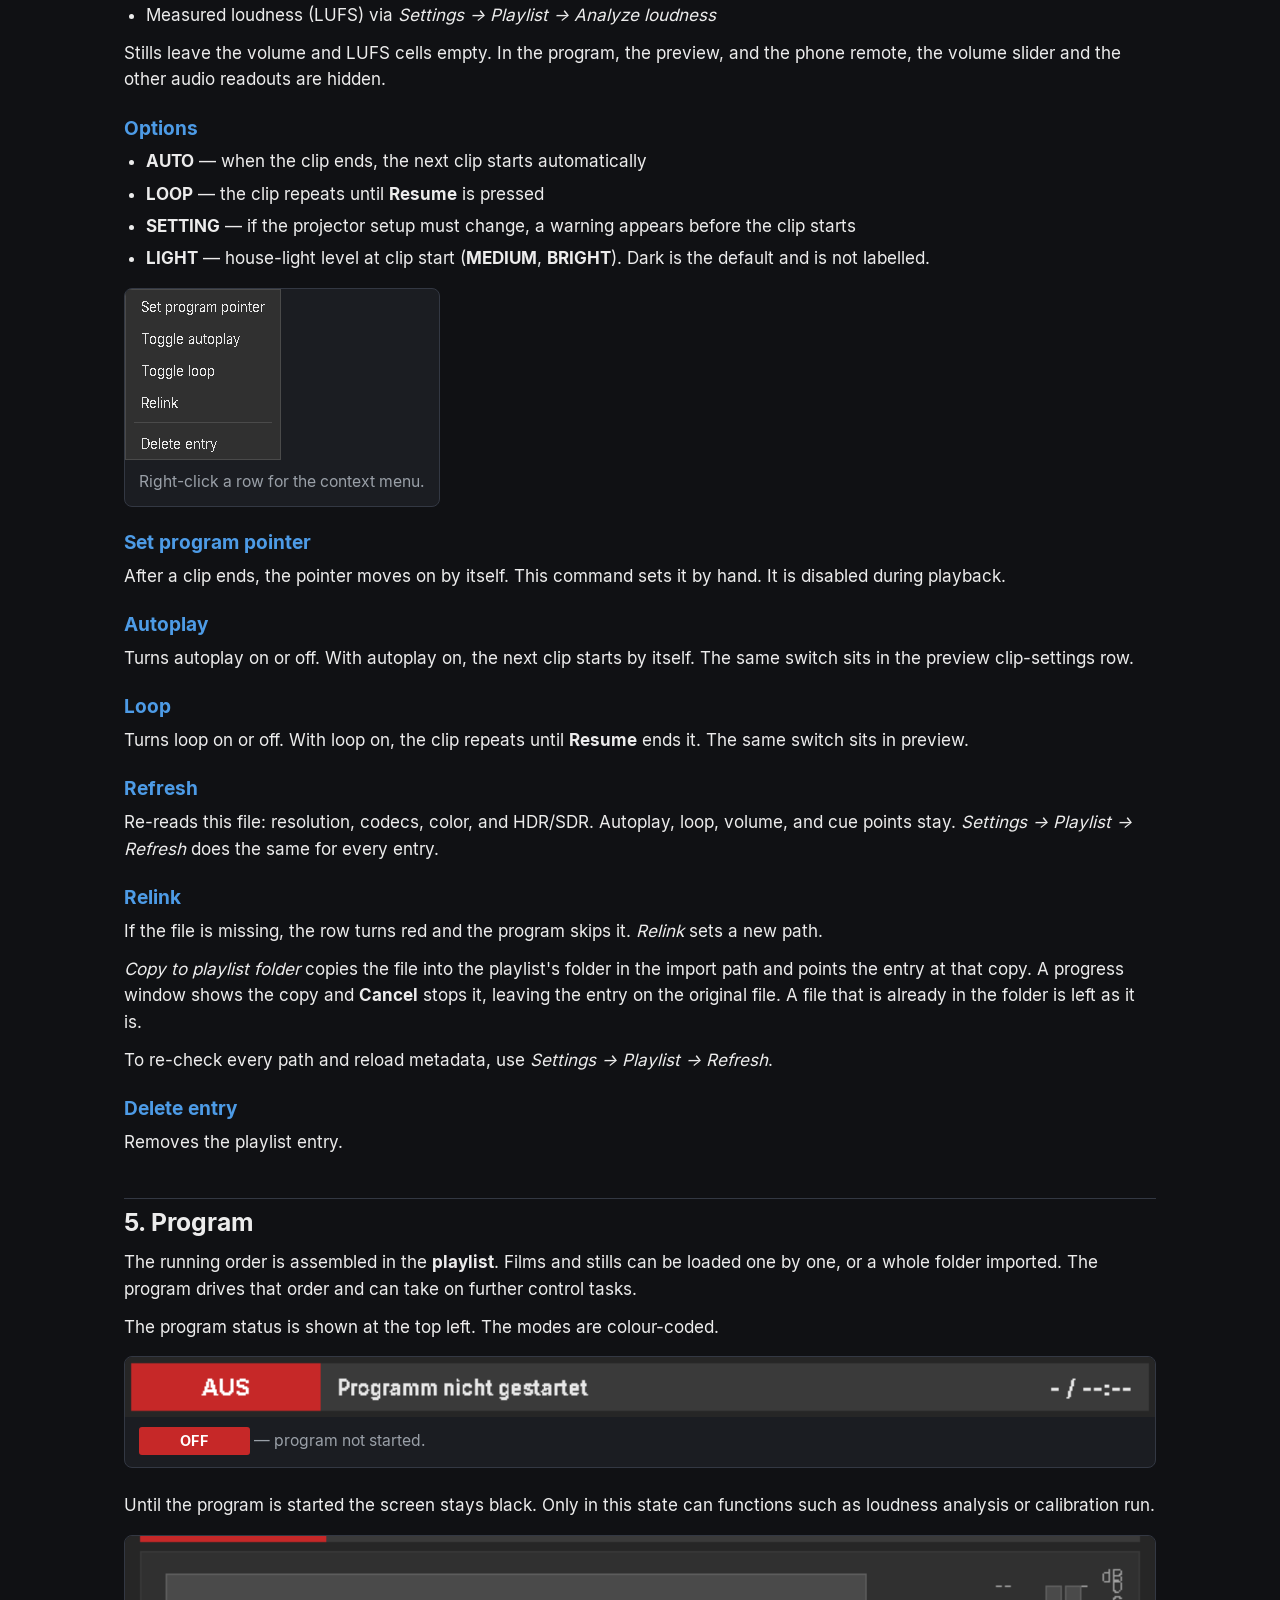
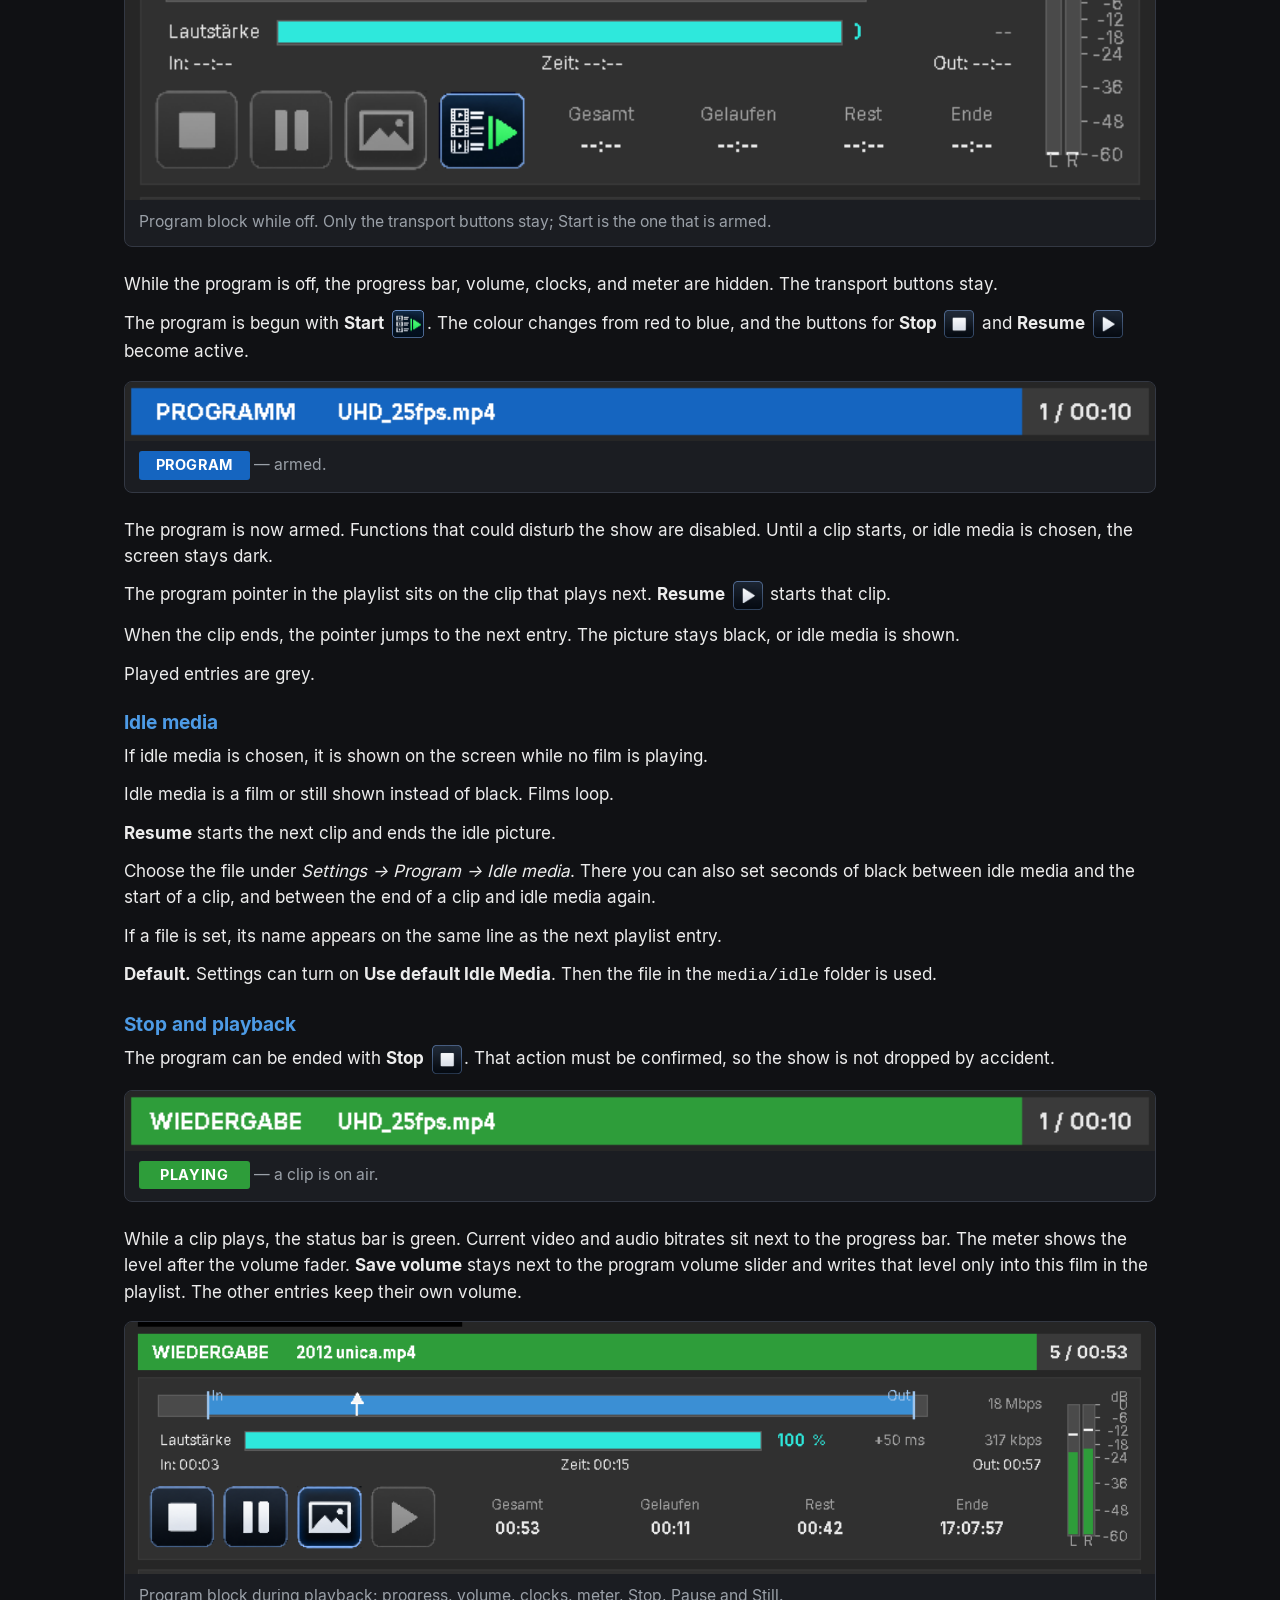
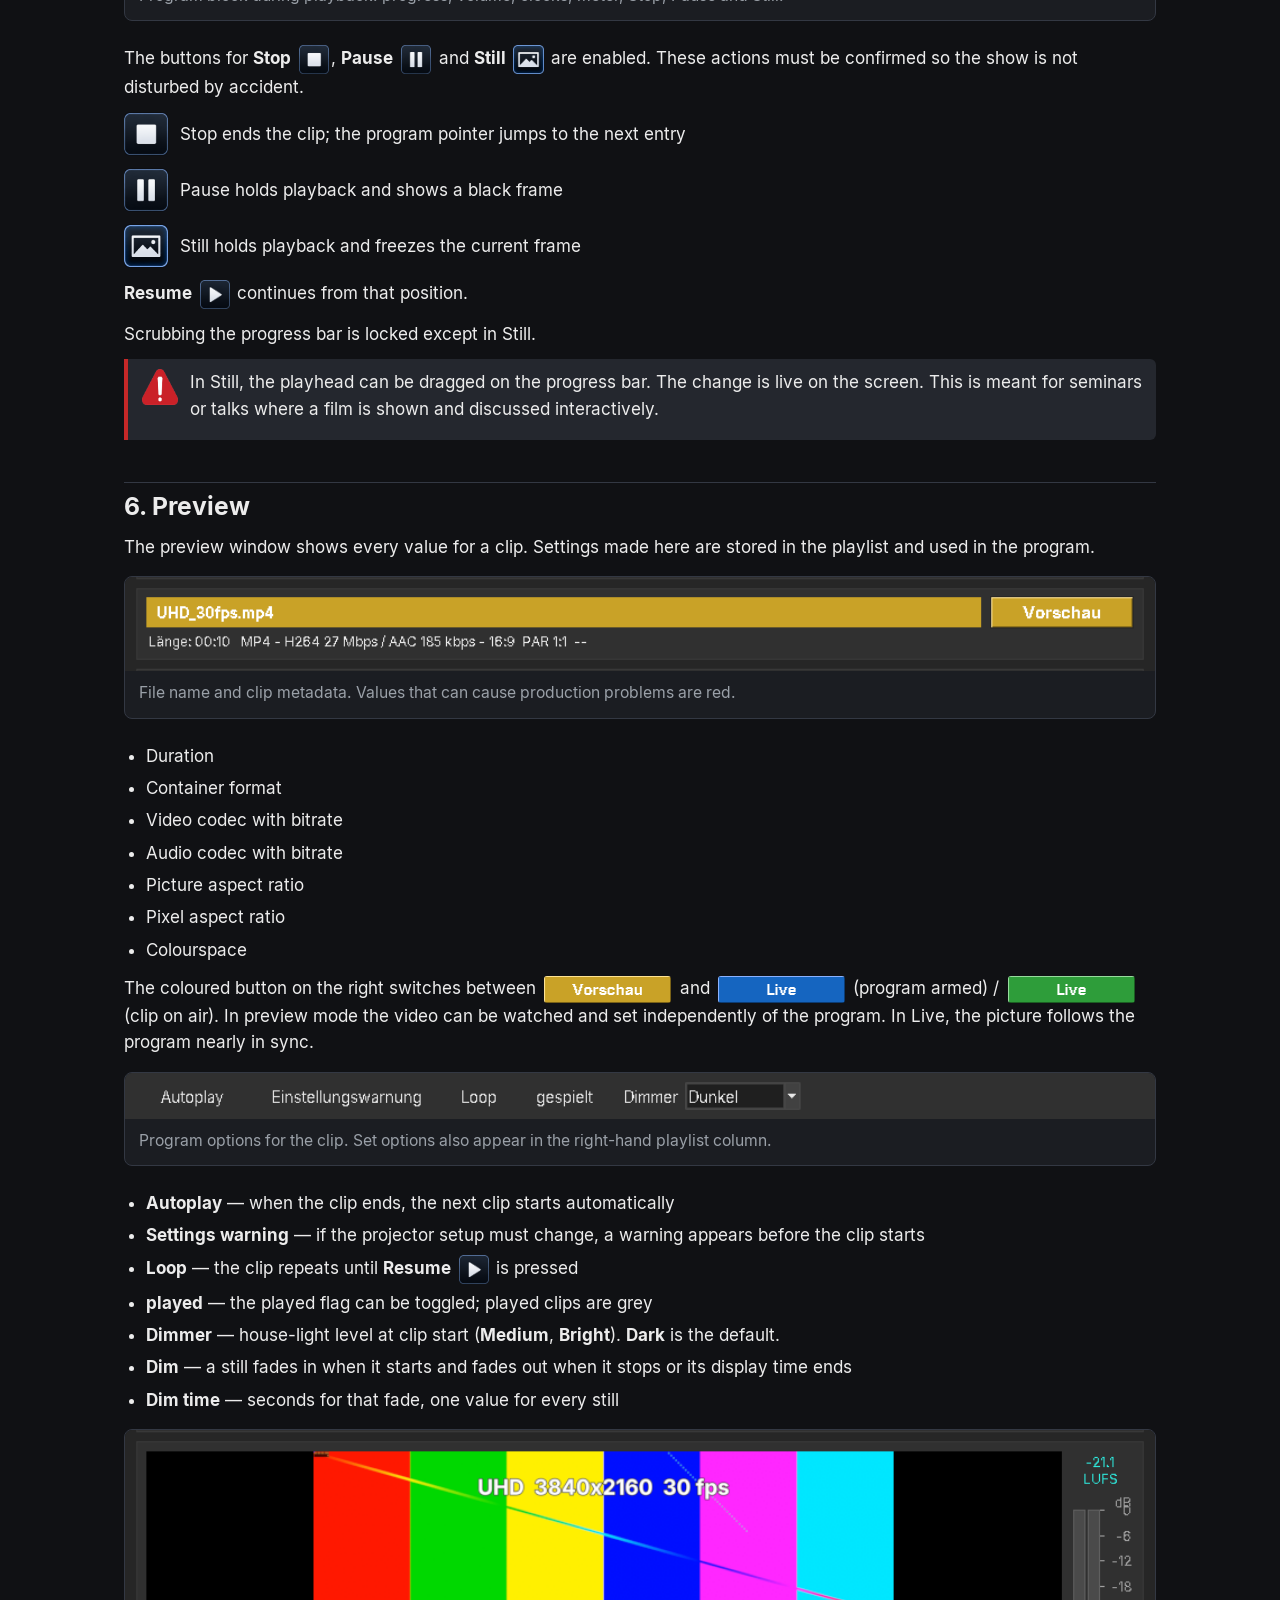
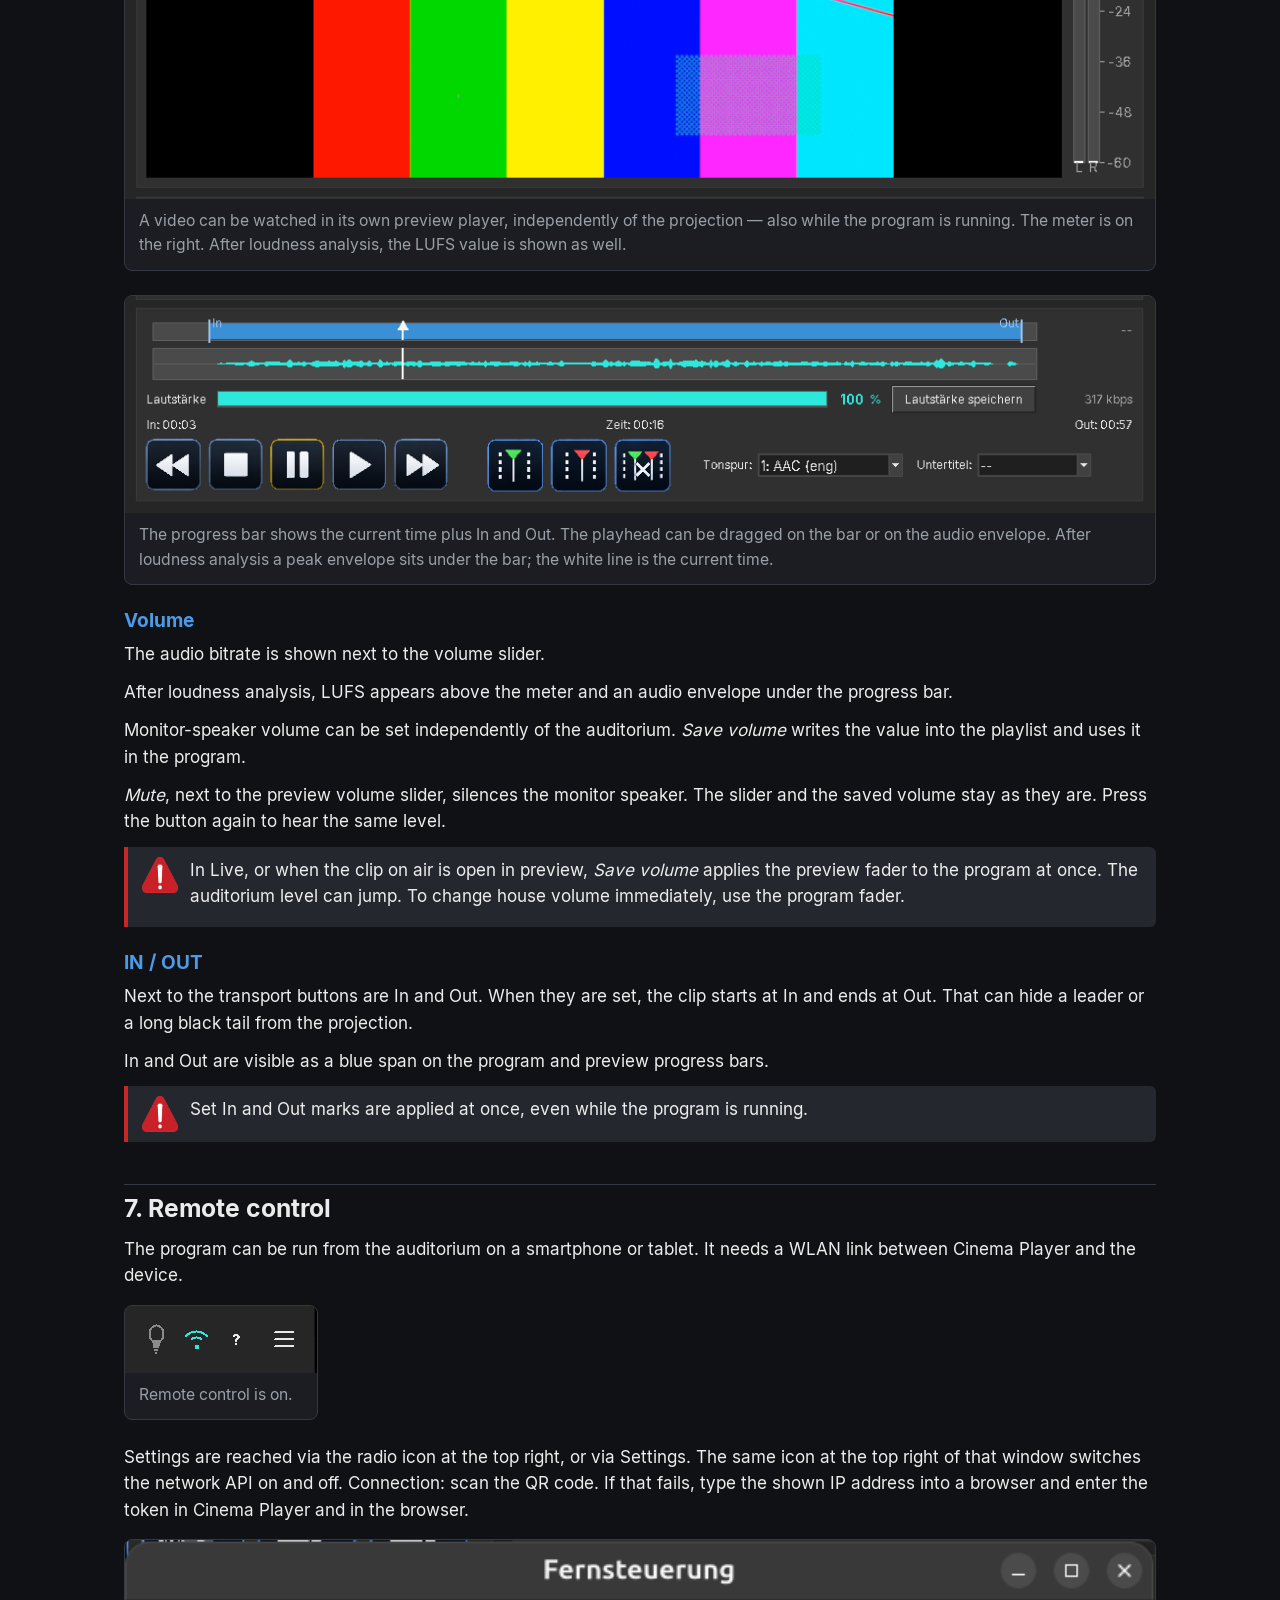
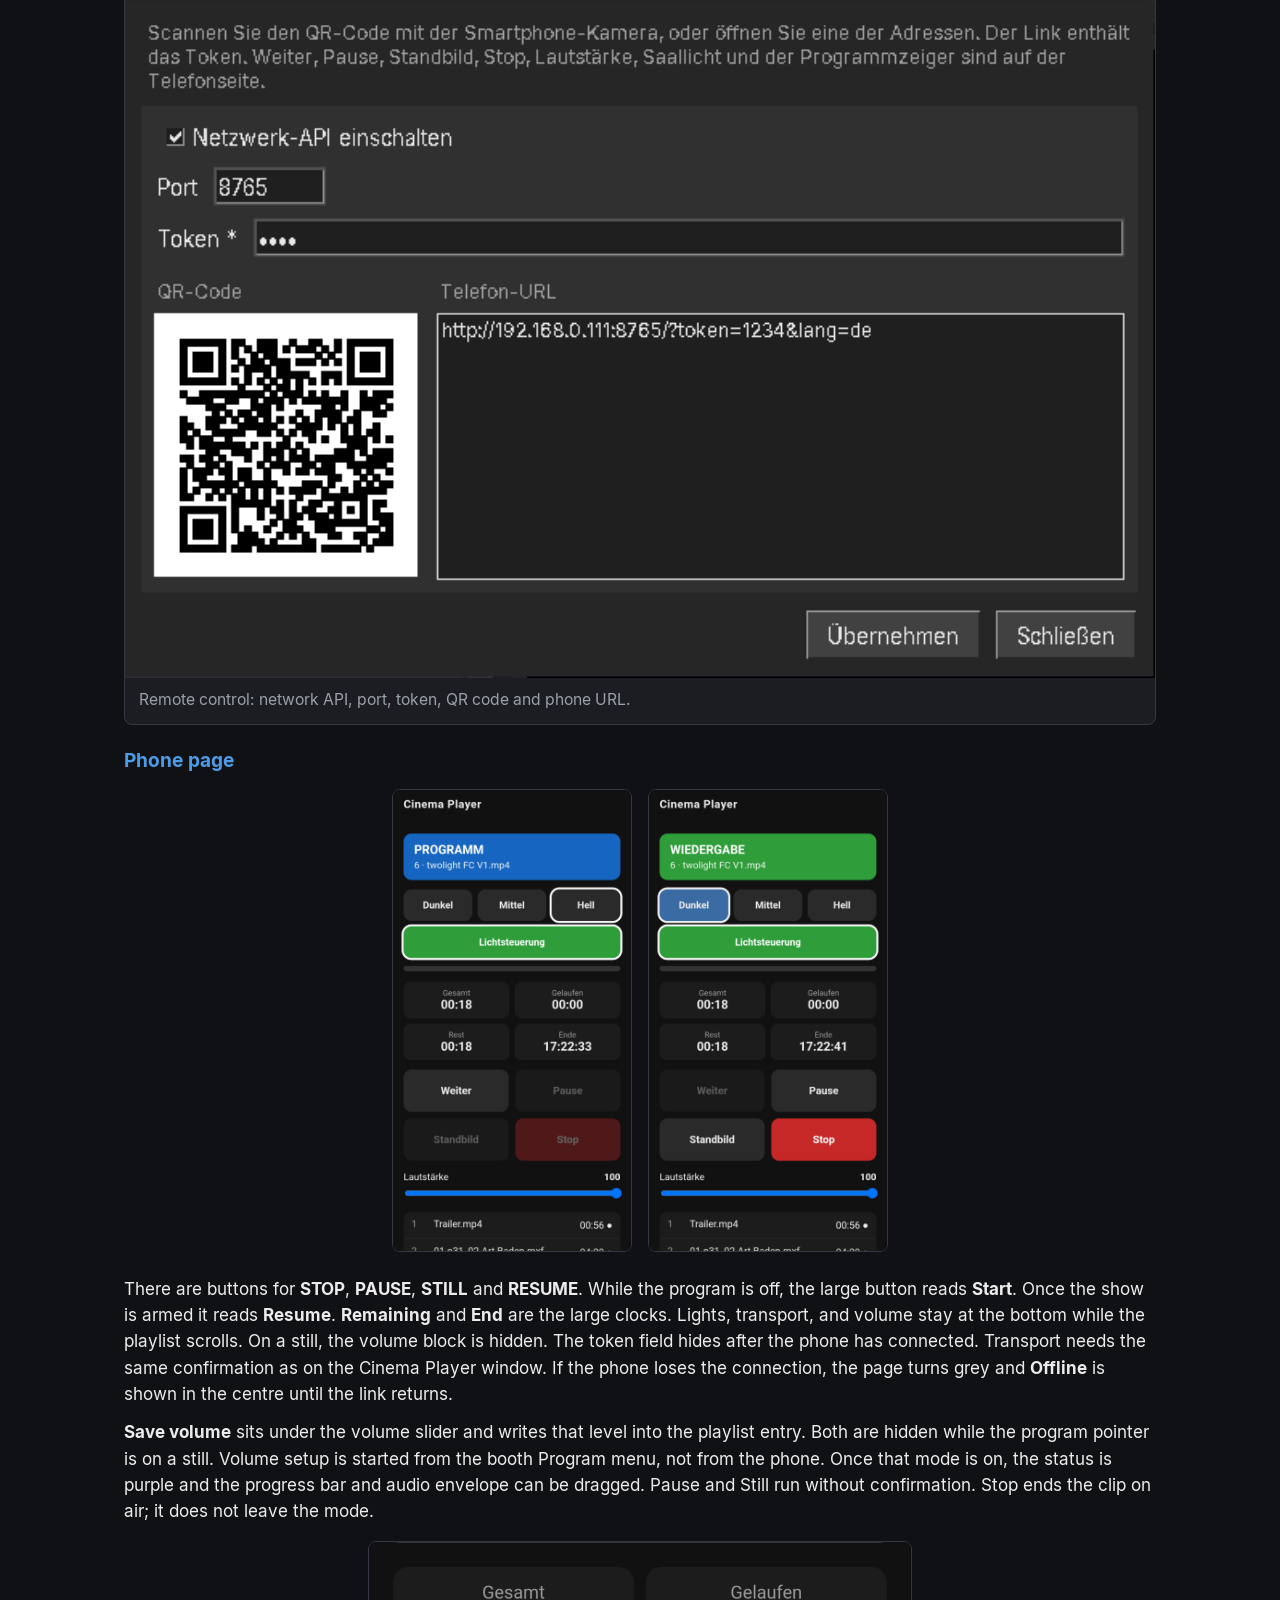
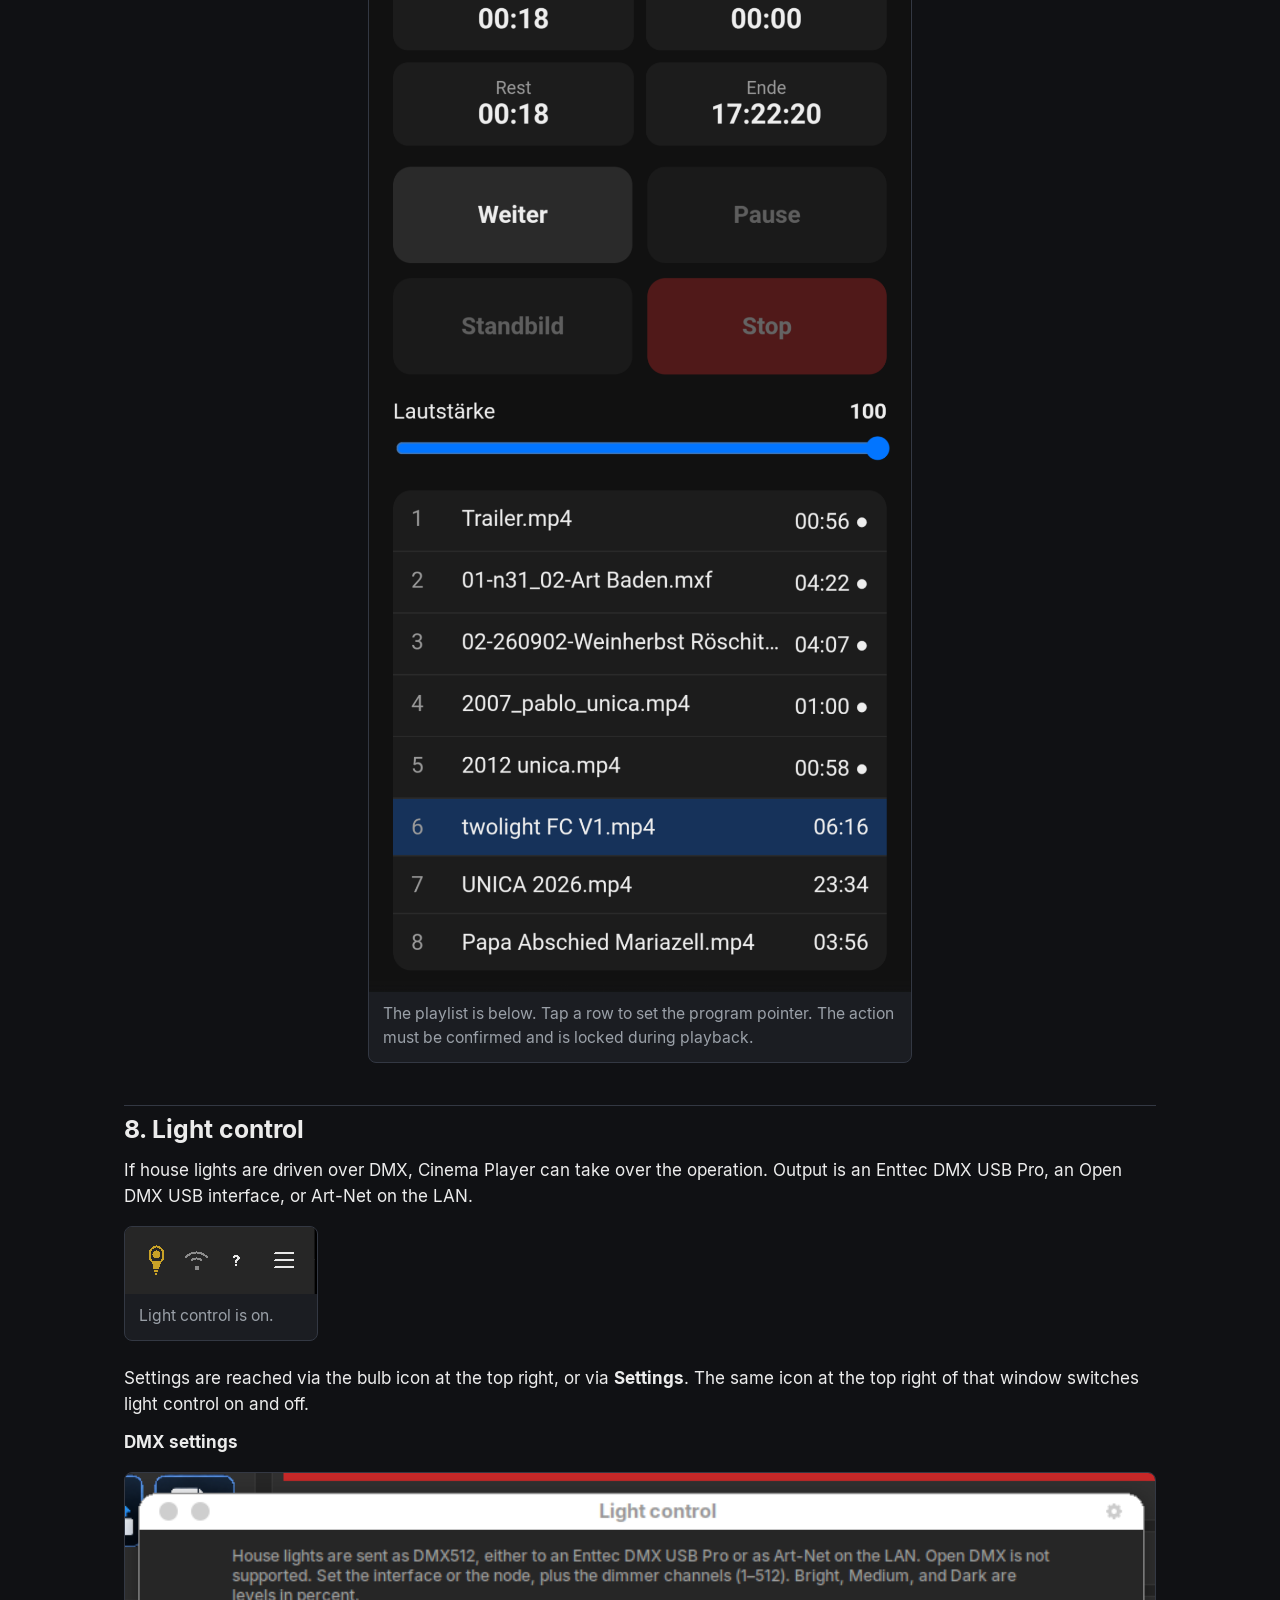
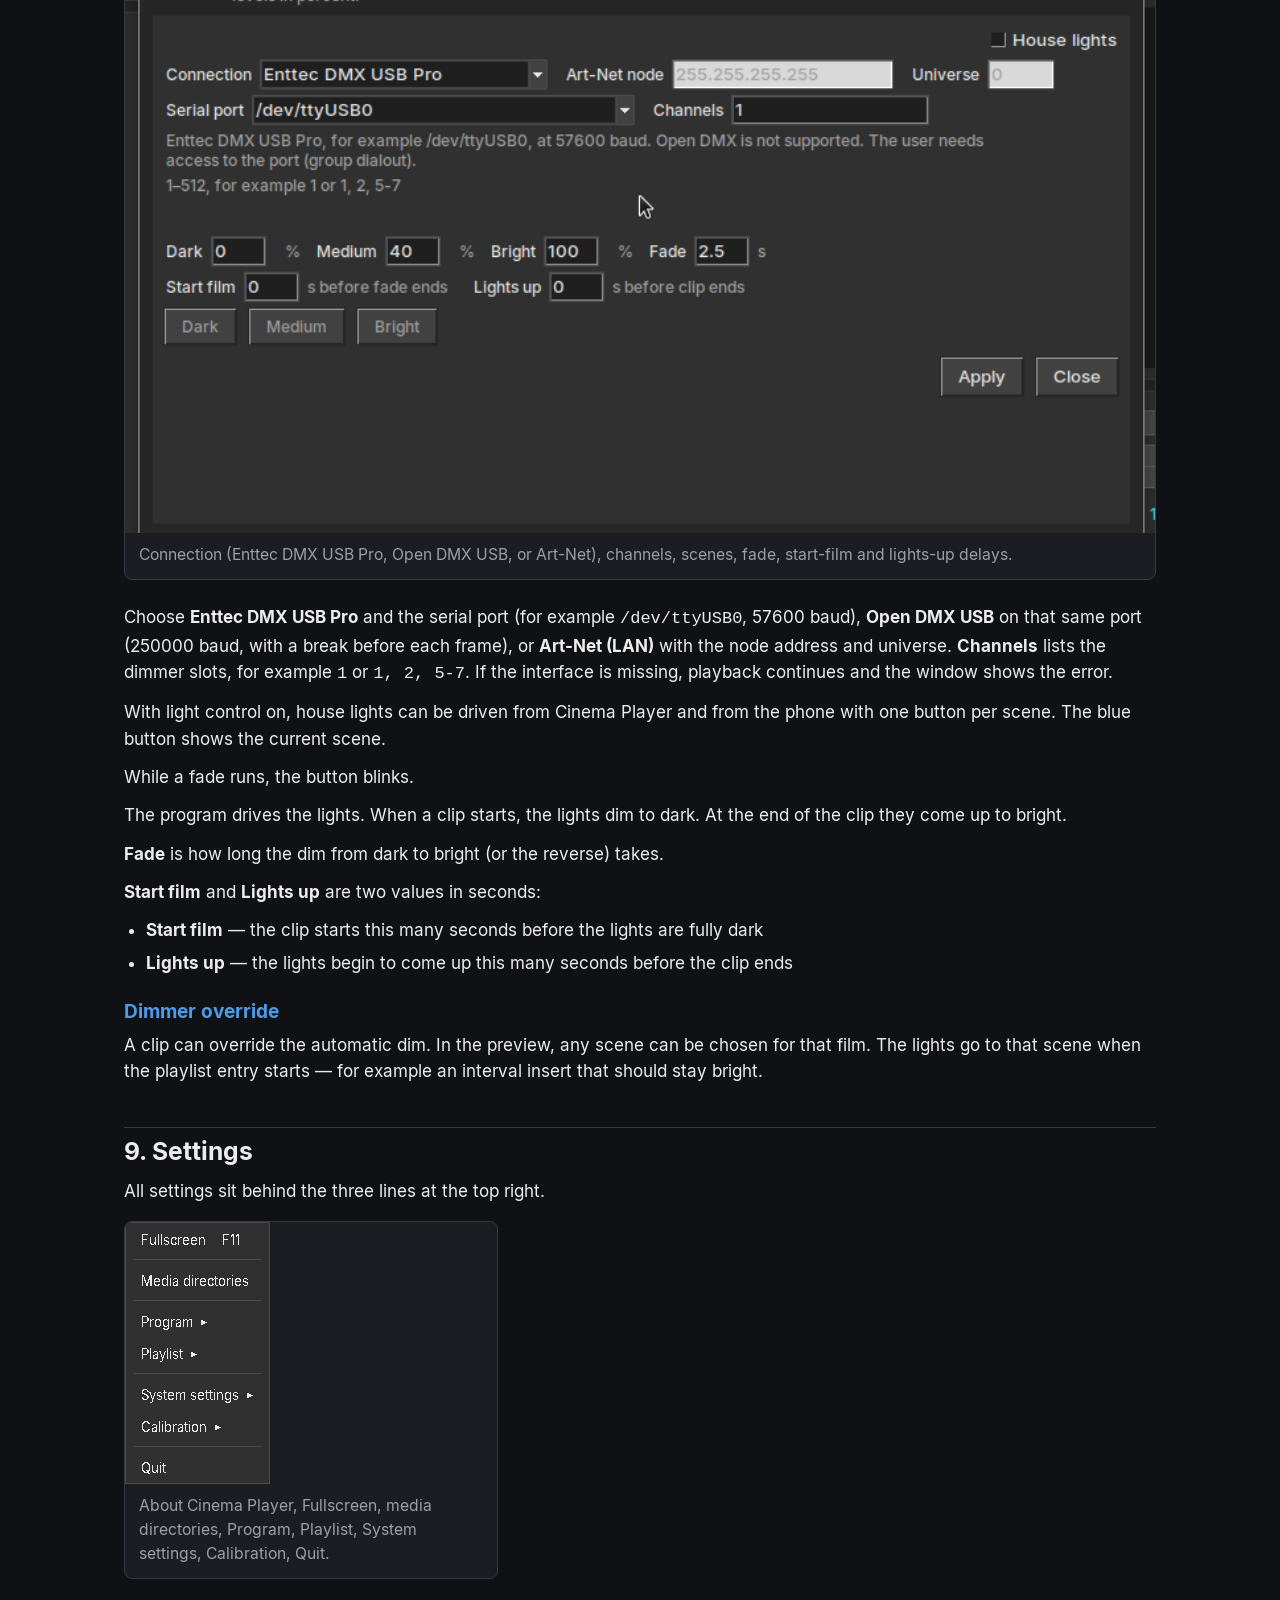
==== commit fc29282b: "Update index.html" ====
--- a/manual/index.html
+++ b/manual/index.html
@@ -13,7 +13,7 @@
     <div class="title">
       <span data-lang="en">Operator manual</span>
       <span data-lang="de">Bedienungsanleitung</span>
-      <span class="ver">0.3.5</span>
+      <span class="ver">0.3.6</span>
     </div>
     <div class="page-tools">
       <div class="lang-switch">
@@ -80,8 +80,8 @@
     <p data-lang="de">Die wichtigsten Daten des Extended Display Identification Data (EDID) des Beamers werden ausgelesen und angezeigt. Die Werte werden mit den Metadaten der Filme verglichen.</p>
     <p data-lang="en">If the clip can play with the projector’s native modes, a green <strong>OK</strong> sits at the top right. If there is a problem, red <strong>Mismatch</strong> is shown. While a clip is on air, <strong>HW decode</strong> shows mpv’s current hardware decoder (<code>hwdec-current</code>). <strong>Drop frames</strong> splits the counters: <strong>mpv</strong> is frames skipped at display (<code>frame-drop-count</code>), <strong>decoder</strong> is frames skipped in the decoder (<code>decoder-frame-drop-count</code>). If any frames are dropped, the badge turns red <strong>Dropped</strong> instead of OK.</p>
     <p data-lang="de">Kann ein Film mit nativen Einstellungen des Beamers gezeigt werden, ist rechts oben ein grünes <strong>OK</strong> zu sehen. Bei einem Problem wird <strong>Abweichung</strong> in rot gezeigt. Während der Wiedergabe zeigt <strong>HW-Dekodierung</strong> den aktuellen Hardware-Decoder von mpv (<code>hwdec-current</code>). Bei <strong>Dropframes</strong> steht <strong>mpv</strong> für Bilder, die der Player bei der Ausgabe überspringt (<code>frame-drop-count</code>), und <strong>Decoder</strong> für Bilder, die der Decoder nicht schafft (<code>decoder-frame-drop-count</code>). Werden Bilder verworfen, steht statt OK rot <strong>Dropped</strong>.</p>
-    <p data-lang="en">The complete EDID record is under <em>Settings → Beamer output → EDID</em>.</p>
-    <p data-lang="de">Der komplette EDID-Datensatz kann in den Einstellungen unter <em>Einstellungen → Beamerausgang → EDID</em> abgerufen werden.</p>
+    <p data-lang="en">The complete EDID record is under <em>Settings → System settings → Beamer → Output → EDID</em>.</p>
+    <p data-lang="de">Der komplette EDID-Datensatz kann in den Einstellungen unter <em>Einstellungen → Systemeinstellungen → Beamer → Ausgang → EDID</em> abgerufen werden.</p>
     <p data-lang="en">Playback options that belong to the clip under the program pointer are marked blue. If a clip is loaded in preview, the matching values are yellow.</p>
     <p data-lang="de">Die theoretisch möglichen Wiedergabeoptionen des aktuellen Films, auf dem der Programmzeiger steht, sind blau markiert. Ist ein Film als Vorschau gewählt, werden die entsprechenden Werte gelb dargestellt.</p>
     <p data-lang="en">Values that have been negotiated and set on the projector have a border.</p>
@@ -153,8 +153,8 @@
       <figcaption data-lang="en">Each row shows the file name and the main metadata. A red value conflicts with the projector.</figcaption>
       <figcaption data-lang="de">Jeder Medieneintrag zeigt den Dateinamen und die wichtigsten Metadaten. Ist ein Wert rot, gibt es einen Konflikt mit den Möglichkeiten des Beamers.</figcaption>
     </figure>
-    <p data-lang="en">An arrow on the left marks the program pointer — that entry plays next. With the program started the row is filled blue. While the clip is on air it is green.</p>
-    <p data-lang="de">Ein Pfeil links vom Eintrag markiert den Programmzeiger. Dieser Eintrag wird als nächstes gespielt. Bei gestartetem Programm ist dieser Eintrag blau hinterlegt. Läuft der Film, ist er grün gekennzeichnet.</p>
+    <p data-lang="en">An arrow on the left marks the program pointer — that entry plays next. With the program started the row is filled blue. While the clip is on air it is green. A still has a small picture icon in front of the file name.</p>
+    <p data-lang="de">Ein Pfeil links vom Eintrag markiert den Programmzeiger. Dieser Eintrag wird als nächstes gespielt. Bei gestartetem Programm ist dieser Eintrag blau hinterlegt. Läuft der Film, ist er grün gekennzeichnet. Ein Standbild hat vor dem Dateinamen ein kleines Bild-Icon.</p>
     <p data-lang="en">The entry loaded in the <em>preview window</em> has a yellow border.</p>
     <p data-lang="de">Der Eintrag, der im <em>Vorschaufenster</em> geladen ist, wird gelb umrandet dargestellt.</p>
 
@@ -181,6 +181,8 @@
       <li data-lang="en">Measured loudness (LUFS) via <em>Settings → Playlist → Analyze loudness</em></li>
       <li data-lang="de">Berechneter Loudness-Wert (LUFS) unter <em>Einstellungen → Playlist → Audioanalyse</em></li>
     </ul>
+    <p data-lang="en">Stills leave the volume and LUFS cells empty. In the program, the preview, and the phone remote, the volume slider and the other audio readouts are hidden.</p>
+    <p data-lang="de">Bei Standbildern bleiben Lautstärke und LUFS leer. Im Programm, in der Vorschau und in der Fernsteuerung sind der Lautstärkeregler und die übrigen Tonanzeigen ausgeblendet.</p>
 
     <h3>
       <span data-lang="en">Options</span>
@@ -266,9 +268,11 @@
     <p data-lang="de">Solange das Programm nicht gestartet ist, bleibt die Leinwand schwarz. Nur in diesem Zustand können Funktionen wie die Tonanalyse oder die Kalibrierung vorgenommen werden.</p>
     <figure>
       <img src="images/guide/program-off.png" alt="Program block while OFF">
-      <figcaption data-lang="en">Program block while off. Start is the only transport that is armed.</figcaption>
-      <figcaption data-lang="de">Programmblock bei AUS. Nur Start ist scharf.</figcaption>
-    </figure>
+      <figcaption data-lang="en">Program block while off. Only the transport buttons stay; Start is the one that is armed.</figcaption>
+      <figcaption data-lang="de">Programmblock bei AUS. Nur die Transportknöpfe bleiben sichtbar, und nur Start ist scharf.</figcaption>
+    </figure>
+    <p data-lang="en">While the program is off, the progress bar, volume, clocks, and meter are hidden. The transport buttons stay.</p>
+    <p data-lang="de">Solange das Programm aus ist, sind Fortschrittsbalken, Lautstärke, Uhren und Pegelanzeige ausgeblendet. Die Transportknöpfe bleiben.</p>
     <p data-lang="en">The program is begun with <strong>Start</strong> <img class="inline" src="images/guide/icon-start.png" alt="">. The colour changes from red to blue, and the buttons for <strong>Stop</strong> <img class="inline" src="images/guide/icon-stop.png" alt=""> and <strong>Resume</strong> <img class="inline" src="images/guide/icon-resume.png" alt=""> become active.</p>
     <p data-lang="de">Das Programm wird mit der <strong>Start</strong>-Taste <img class="inline" src="images/guide/icon-start.png" alt=""> begonnen. Die Farbe wechselt von rot auf blau und die Tasten für <strong>Stop</strong> <img class="inline" src="images/guide/icon-stop.png" alt=""> und <strong>Weiter</strong> <img class="inline" src="images/guide/icon-resume.png" alt=""> werden aktiviert.</p>
     <figure>
@@ -299,8 +303,8 @@
     <p data-lang="de">Das Pausenmedium kann in den Einstellungen unter <em>Einstellungen → Programm → Pausenmedium</em> ausgewählt werden. Dort kann auch eine Zeit gewählt werden, in der zwischen dem Pausenmedium und dem Filmbeginn beziehungsweise dem Filmende und der erneuten Anzeige des Pausenmediums ein schwarzes Bild gezeigt wird.</p>
     <p data-lang="en">If a file is set, its name appears on the same line as the next playlist entry.</p>
     <p data-lang="de">Ist ein Medium ausgewählt, steht der Name auf derselben Zeile wie der nächste Playlist-Eintrag.</p>
-    <p data-lang="en"><strong>Default.</strong> Settings can turn on <strong>Use default Idle Media</strong>. Then the file in the <code>idle</code> folder is used.</p>
-    <p data-lang="de"><strong>Standard.</strong> In den Einstellungen kann das <strong>Standard-Pausenmedium</strong> eingeschaltet werden. In dem Fall wird die Datei, die im Verzeichnis <code>idle</code> abgelegt ist, als Pausenmedium verwendet.</p>
+    <p data-lang="en"><strong>Default.</strong> Settings can turn on <strong>Use default Idle Media</strong>. Then the file in the <code>media/idle</code> folder is used.</p>
+    <p data-lang="de"><strong>Standard.</strong> In den Einstellungen kann das <strong>Standard-Pausenmedium</strong> eingeschaltet werden. In dem Fall wird die Datei, die im Verzeichnis <code>media/idle</code> abgelegt ist, als Pausenmedium verwendet.</p>
 
     <h3>
       <span data-lang="en">Stop and playback</span>
@@ -313,8 +317,8 @@
       <figcaption data-lang="en"><span class="badge playing">PLAYING</span> — a clip is on air.</figcaption>
       <figcaption data-lang="de"><span class="badge playing">WIEDERGABE</span> — ein Film läuft.</figcaption>
     </figure>
-    <p data-lang="en">While a clip plays, the status bar is green. Current video and audio bitrates sit next to the progress bar. The meter shows the level after the volume fader.</p>
-    <p data-lang="de">Während ein Film wiedergegeben wird, ist die Statuszeile grün. Die aktuellen Datenraten für Video und Audio werden neben dem Fortschrittsbalken angezeigt. Die Lautstärke lässt sich in der Aussteuerungsanzeige ablesen. Die Anzeige zeigt den Wert nach dem Lautstärkeregler.</p>
+    <p data-lang="en">While a clip plays, the status bar is green. Current video and audio bitrates sit next to the progress bar. The meter shows the level after the volume fader. <strong>Save volume</strong> stays next to the program volume slider and writes that level only into this film in the playlist. The other entries keep their own volume.</p>
+    <p data-lang="de">Während ein Film wiedergegeben wird, ist die Statuszeile grün. Die aktuellen Datenraten für Video und Audio werden neben dem Fortschrittsbalken angezeigt. Die Lautstärke lässt sich in der Aussteuerungsanzeige ablesen. Die Anzeige zeigt den Wert nach dem Lautstärkeregler. <strong>Lautstärke speichern</strong> steht immer neben dem Lautstärkeregler im Programm und schreibt den Pegel nur in diesen Film in der Playlist. Die übrigen Einträge behalten ihre eigene Lautstärke.</p>
     <figure>
       <img src="images/guide/program-playing.png" alt="Program block while playing">
       <figcaption data-lang="en">Program block during playback: progress, volume, clocks, meter, Stop, Pause and Still.</figcaption>
@@ -474,10 +478,10 @@
         <img src="images/guide/phone-transport.png" alt="Phone remote transport">
       </figure>
     </div>
-    <p data-lang="en">There are buttons for <strong>STOP</strong>, <strong>PAUSE</strong>, <strong>STILL</strong> and <strong>RESUME</strong>. <strong>Remaining</strong> and <strong>End</strong> are the large clocks. Lights, transport, and volume stay at the bottom while the playlist scrolls. The token field hides after the phone has connected. Transport needs the same confirmation as on the Cinema Player window.</p>
-    <p data-lang="de">Es gibt Tasten für die Transportfunktionen <strong>STOP</strong>, <strong>PAUSE</strong>, <strong>STILL</strong> und <strong>WEITER</strong>. <strong>Rest</strong> und <strong>Ende</strong> sind die großen Uhren. Licht, Transport und Lautstärke bleiben unten, während die Playlist scrollt. Das Token-Feld verschwindet, sobald das Telefon verbunden ist. Die Transporttasten erfordern die gleiche Bestätigung wie auf der Oberfläche des Cinema Players.</p>
-    <p data-lang="en">Volume setup is started from the booth Program menu, not from the phone. Once that mode is on, the status is purple, the progress bar and audio envelope can be dragged, and <strong>Save volume</strong> sits under the volume slider. Pause and Still run without confirmation. Stop ends the clip on air; it does not leave the mode.</p>
-    <p data-lang="de">Lautstärke einstellen wird im Program-Menü des Kontrollfensters gestartet, nicht am Telefon. Ist der Modus aktiv, ist der Status lila, Fortschrittsbalken und Audio-Hüllkurve lassen sich verschieben, und <strong>Lautstärke speichern</strong> sitzt unter dem Lautstärkeregler. Pause und Still laufen ohne Bestätigung. Stop beendet den laufenden Clip, verlässt den Modus aber nicht.</p>
+    <p data-lang="en">There are buttons for <strong>STOP</strong>, <strong>PAUSE</strong>, <strong>STILL</strong> and <strong>RESUME</strong>. While the program is off, the large button reads <strong>Start</strong>. Once the show is armed it reads <strong>Resume</strong>. <strong>Remaining</strong> and <strong>End</strong> are the large clocks. Lights, transport, and volume stay at the bottom while the playlist scrolls. On a still, the volume block is hidden. The token field hides after the phone has connected. Transport needs the same confirmation as on the Cinema Player window. If the phone loses the connection, the page turns grey and <strong>Offline</strong> is shown in the centre until the link returns.</p>
+    <p data-lang="de">Es gibt Tasten für die Transportfunktionen <strong>STOP</strong>, <strong>PAUSE</strong>, <strong>STILL</strong> und <strong>WEITER</strong>. Solange das Programm aus ist, heißt die große Taste <strong>Start</strong>. Ist es scharf geschaltet, heißt sie <strong>Weiter</strong>. <strong>Rest</strong> und <strong>Ende</strong> sind die großen Uhren. Licht, Transport und Lautstärke bleiben unten, während die Playlist scrollt. Bei einem Standbild ist der Lautstärkeblock ausgeblendet. Das Token-Feld verschwindet, sobald das Telefon verbunden ist. Die Transporttasten erfordern die gleiche Bestätigung wie auf der Oberfläche des Cinema Players. Reißt die Verbindung ab, wird die Seite grau und in der Mitte steht <strong>Offline</strong>, bis die Verbindung wieder da ist.</p>
+    <p data-lang="en"><strong>Save volume</strong> sits under the volume slider and writes that level into the playlist entry. Both are hidden while the program pointer is on a still. Volume setup is started from the booth Program menu, not from the phone. Once that mode is on, the status is purple and the progress bar and audio envelope can be dragged. Pause and Still run without confirmation. Stop ends the clip on air; it does not leave the mode.</p>
+    <p data-lang="de"><strong>Lautstärke speichern</strong> steht unter dem Lautstärkeregler und übernimmt den Wert in den Playlist-Eintrag. Beides ist ausgeblendet, solange der Programmzeiger auf einem Standbild steht. Lautstärke einstellen wird im Program-Menü des Kontrollfensters gestartet, nicht am Telefon. Ist der Modus aktiv, ist der Status lila und Fortschrittsbalken und Audio-Hüllkurve lassen sich verschieben. Pause und Still laufen ohne Bestätigung. Stop beendet den laufenden Clip, verlässt den Modus aber nicht.</p>
     <figure class="mid">
       <img src="images/guide/phone-playlist.png" alt="Phone remote playlist">
       <figcaption data-lang="en">The playlist is below. Tap a row to set the program pointer. The action must be confirmed and is locked during playback.</figcaption>
@@ -570,8 +574,8 @@
       <figcaption data-lang="en">Saved folders for import.</figcaption>
       <figcaption data-lang="de">Gespeicherte Ordner für den Import.</figcaption>
     </figure>
-    <p data-lang="en">The list in Settings starts with the <strong>import path</strong>. That row is marked and stays at the top. <strong>Set import path</strong> chooses the folder. It is required when files are copied.</p>
-    <p data-lang="de">Die Liste in den Einstellungen beginnt mit dem <strong>Importpfad</strong>. Diese Zeile ist gekennzeichnet und bleibt ganz oben. <strong>Importpfad festlegen</strong> wählt den Ordner. Er ist nötig, wenn Dateien kopiert werden sollen.</p>
+    <p data-lang="en">The list in Settings starts with the <strong>import path</strong>. That row is marked and stays at the top. Beside the path is the free space on that volume. The same line appears in the import list and above the playlist library. <strong>Set import path</strong> chooses the folder. It is required when files are copied.</p>
+    <p data-lang="de">Die Liste in den Einstellungen beginnt mit dem <strong>Importpfad</strong>. Diese Zeile ist gekennzeichnet und bleibt ganz oben. Neben dem Pfad steht der noch freie Speicher auf diesem Datenträger. Dieselbe Zeile erscheint in der Importliste und über der Playlist-Auswahl. <strong>Importpfad festlegen</strong> wählt den Ordner. Er ist nötig, wenn Dateien kopiert werden sollen.</p>
     <p data-lang="en">Media files are linked in the playlist unless a copy is requested. Linked files stay on the source drive and are played from there. Choosing an internal folder never copies files. Linking a removable drive does nothing else: no folder is created and the playlist is not saved.</p>
     <p data-lang="de">Mediendateien werden in der Playlist verlinkt, solange nicht ausdrücklich kopiert wird. Verlinkte Dateien bleiben auf dem Quelldatenträger und werden von dort abgespielt. Ein interner Ordner wird nie kopiert. Eine reine Verlinkung eines Wechseldatenträgers ändert sonst nichts: es entsteht kein Ordner und die Playlist wird nicht gespeichert.</p>
     <p data-lang="en">When a removable drive is chosen in the import list, a dialog asks whether to <strong>link</strong> or <strong>copy</strong>. If no import path is set, a warning appears and copying is not possible. Linking is still allowed.</p>
@@ -588,8 +592,8 @@
     <figure class="snip">
       <img src="images/guide/menu-program.png" alt="Program submenu">
     </figure>
-    <p data-lang="en"><strong>Idle media</strong> is the first item. Under it, <strong>Use default Idle Media</strong> always uses the file in the <code>idle</code> folder. <strong>Settings warning</strong> sits below a line. <strong>Set volume</strong> is last and is disabled only while a clip is rolling. It starts the program if needed and lights the status purple, as in calibration. The current playlist stays. Clips run with the normal transport, and the program progress bar and audio envelope can be scrubbed at any time, not only in Still. Stop, Pause and Still do not ask for confirmation. <strong>Save volume</strong> appears next to the program volume slider and writes that level into the playlist entry, the same way as in the preview. The phone can scrub on the bar or envelope and save the volume. Stop on the phone ends the clip on air and does not leave the mode.</p>
-    <p data-lang="de"><strong>Pausenmedium</strong> steht an erster Stelle. Darunter schaltet <strong>Standard-Pausenmedium verwenden</strong> die Datei aus dem Verzeichnis <code>idle</code> ein. <strong>Einstellungswarnung</strong> steht unter einer Linie. <strong>Lautstärke einstellen</strong> steht ganz unten und ist nur gesperrt, solange ein Film läuft. Der Punkt startet das Programm, falls nötig, und leuchtet den Status lila aus, wie bei der Kalibrierung. Die aktuelle Playlist bleibt. Die Filme laufen mit der normalen Ablaufsteuerung, und Fortschrittsbalken und Audio-Hüllkurve im Programm lassen sich jederzeit verschieben, nicht nur im Still. Stop, Pause und Still fragen nicht nach einer Bestätigung. Neben dem Lautstärkeregler im Programm erscheint <strong>Lautstärke speichern</strong> und schreibt den Pegel in den Playlist-Eintrag, genau wie in der Vorschau. Über die Fernsteuerung lassen sich Balken und Hüllkurve verschieben und die Lautstärke speichern. Stop auf dem Telefon beendet den laufenden Clip und verlässt den Modus nicht.</p>
+    <p data-lang="en"><strong>Idle media</strong> is the first item. Under it, <strong>Use default Idle Media</strong> always uses the file in the <code>media/idle</code> folder. <strong>Settings warning</strong> sits below a line. <strong>Set volume</strong> is last and is disabled only while a clip is rolling. It starts the program if needed and lights the status purple, as in calibration. The current playlist stays. Clips run with the normal transport, and the program progress bar and audio envelope can be scrubbed at any time, not only in Still. Stop, Pause and Still do not ask for confirmation. <strong>Save volume</strong> stays next to the program volume slider and writes that level into the playlist entry, the same way as in the preview. The phone always shows <strong>Save volume</strong> under its slider. In this mode it can also scrub on the bar or envelope. Stop on the phone ends the clip on air and does not leave the mode.</p>
+    <p data-lang="de"><strong>Pausenmedium</strong> steht an erster Stelle. Darunter schaltet <strong>Standard-Pausenmedium verwenden</strong> die Datei aus dem Verzeichnis <code>media/idle</code> ein. <strong>Einstellungswarnung</strong> steht unter einer Linie. <strong>Lautstärke einstellen</strong> steht ganz unten und ist nur gesperrt, solange ein Film läuft. Der Punkt startet das Programm, falls nötig, und leuchtet den Status lila aus, wie bei der Kalibrierung. Die aktuelle Playlist bleibt. Die Filme laufen mit der normalen Ablaufsteuerung, und Fortschrittsbalken und Audio-Hüllkurve im Programm lassen sich jederzeit verschieben, nicht nur im Still. Stop, Pause und Still fragen nicht nach einer Bestätigung. <strong>Lautstärke speichern</strong> steht immer neben dem Lautstärkeregler im Programm und schreibt den Pegel in den Playlist-Eintrag, genau wie in der Vorschau. Auf der Fernsteuerung steht <strong>Lautstärke speichern</strong> immer unter dem Regler. In diesem Modus lassen sich dort auch Balken und Hüllkurve verschieben. Stop auf dem Telefon beendet den laufenden Clip und verlässt den Modus nicht.</p>
 
     <h3>
       <span data-lang="en">Playlist</span>
@@ -608,8 +612,8 @@
     </h3>
     <figure class="snip">
       <img src="images/guide/menu-system.png" alt="System settings submenu">
-      <figcaption data-lang="en">Light design, language, text size, remote control, light control, beamer output, patchbay.</figcaption>
-      <figcaption data-lang="de">Helles Design, Sprache, Schriftgröße, Fernsteuerung, Lichtsteuerung, Beamerausgang, Audio-Steckfeld.</figcaption>
+      <figcaption data-lang="en">Light design, language, text size, remote control, light control, Beamer, patchbay.</figcaption>
+      <figcaption data-lang="de">Helles Design, Sprache, Schriftgröße, Fernsteuerung, Lichtsteuerung, Beamer, Audio-Steckfeld.</figcaption>
     </figure>
     <p data-lang="en">
       <strong>Text size</strong> (under Language) steps the control-window type from A−− to A++. The choice is saved and applied again at the next start.
@@ -618,15 +622,21 @@
       <strong>Schriftgröße</strong> (unter Sprache) stellt die Schrift im Kontrollfenster von A−− bis A++. Die Wahl wird gespeichert und beim nächsten Start wieder angewendet.
     </p>
     <p data-lang="en">
+      <strong>Beamer</strong> holds <strong>Output</strong> (the projector connector; it cannot change while the program is <strong>PLAYING</strong>; <strong>EDID</strong> is the last item) and <strong>Convert 4:3 to 16:9</strong>. That switch pads clips narrower than 16:9, and files whose pixel aspect is not 1:1, to a 16:9 frame. Wider formats such as 21:9 stay unchanged. The choice is saved.
+    </p>
+    <p data-lang="de">
+      <strong>Beamer</strong> enthält <strong>Ausgang</strong> (der Projektoranschluss; er ist während <strong>WIEDERGABE</strong> gesperrt; <strong>EDID</strong> steht ganz unten) und <strong>4:3 auf 16:9 umrechnen</strong>. Der Schalter setzt Filme schmaler als 16:9 und Dateien mit einem Pixelseitenverhältnis ungleich 1:1 in ein 16:9-Bild. Breitere Formate wie 21:9 bleiben unverändert. Die Wahl wird gespeichert.
+    </p>
+    <p data-lang="en">
       <strong>Patch</strong> connects the Beamer and Preview players to an output.
-      Beamer picture is a connected display (the same choice as Beamer output; it cannot change while the program is <strong>PLAYING</strong>).
+      Beamer picture is a connected display (the same choice as Beamer → Output; it cannot change while the program is <strong>PLAYING</strong>).
       Preview picture stays in the control window.
       Sound lists the output devices mpv can open. <strong>Automatic</strong> sends Beamer sound to the projector and Preview sound to the booth.
       <strong>Off</strong> disconnects that player. The patch is saved.
     </p>
     <p data-lang="de">
       <strong>Patch</strong> verbindet die Player Beamer und Vorschau mit einem Ausgang.
-      Das Beamer-Bild ist ein angeschlossener Bildschirm (dieselbe Wahl wie Beamerausgang; sie ist während <strong>WIEDERGABE</strong> gesperrt).
+      Das Beamer-Bild ist ein angeschlossener Bildschirm (dieselbe Wahl wie Beamer → Ausgang; sie ist während <strong>WIEDERGABE</strong> gesperrt).
       Das Vorschaubild bleibt im Kontrollfenster.
       Ton listet die Ausgabegeräte, die mpv öffnen kann. <strong>Automatisch</strong> legt den Beamer-Ton auf den Projektor und den Vorschau-Ton in den Vorführraum.
       <strong>Aus</strong> trennt diesen Player. Die Verbindung wird gespeichert.
@@ -636,8 +646,8 @@
       <span data-lang="en">Calibration</span>
       <span data-lang="de">Kalibrierung</span>
     </h3>
-    <p data-lang="en">Test videos ship with Cinema Player. They live in the <code>testdata</code> folder and can be loaded from here.</p>
-    <p data-lang="de">Für den Kalibriervorgang werden Testvideos mit dem Cinema Player geliefert. Sie sind im Verzeichnis <code>testdata</code> abgelegt und können hier einfach geladen werden.</p>
+    <p data-lang="en">Test videos ship with Cinema Player. They live in the <code>media/testdata</code> folder and can be loaded from here.</p>
+    <p data-lang="de">Für den Kalibriervorgang werden Testvideos mit dem Cinema Player geliefert. Sie sind im Verzeichnis <code>media/testdata</code> abgelegt und können hier einfach geladen werden.</p>
     <p data-lang="en">Choosing a calibration switches the player into calibration mode, marked purple.</p>
     <p data-lang="de">Wird eine Kalibrierung ausgewählt, schaltet der Player in den Kalibriermodus, der lila markiert ist.</p>
     <figure>
@@ -645,10 +655,10 @@
       <figcaption data-lang="en">Audio calibration with an extra A/V delay slider.</figcaption>
       <figcaption data-lang="de">Audio-Kalibrierung mit zusätzlichem A/V-Versatz-Regler.</figcaption>
     </figure>
-    <p data-lang="en"><strong>Load all files</strong> puts every test clip from the matching testdata folder into the playlist.</p>
-    <p data-lang="de"><strong>Alle Files laden</strong> lädt die gesamten Testvideos aus dem entsprechenden testdata-Verzeichnis in die Playlist.</p>
-    <p data-lang="en">Playlists in that testdata folder appear below. Complete calibration procedures with instructions can be loaded that way.</p>
-    <p data-lang="de">Sind Playlists im testdata-Verzeichnis abgelegt, erscheinen sie darunter. Damit können vollständige Kalibriervorgänge mit Anleitungen geladen werden.</p>
+    <p data-lang="en"><strong>Load all files</strong> puts every test clip from the matching media/testdata folder into the playlist.</p>
+    <p data-lang="de"><strong>Alle Files laden</strong> lädt die gesamten Testvideos aus dem entsprechenden media/testdata-Verzeichnis in die Playlist.</p>
+    <p data-lang="en">Playlists in that media/testdata folder appear below. Complete calibration procedures with instructions can be loaded that way.</p>
+    <p data-lang="de">Sind Playlists im media/testdata-Verzeichnis abgelegt, erscheinen sie darunter. Damit können vollständige Kalibriervorgänge mit Anleitungen geladen werden.</p>
     <figure class="snip">
       <img src="images/guide/menu-calibration.png" alt="Calibration submenu">
     </figure>
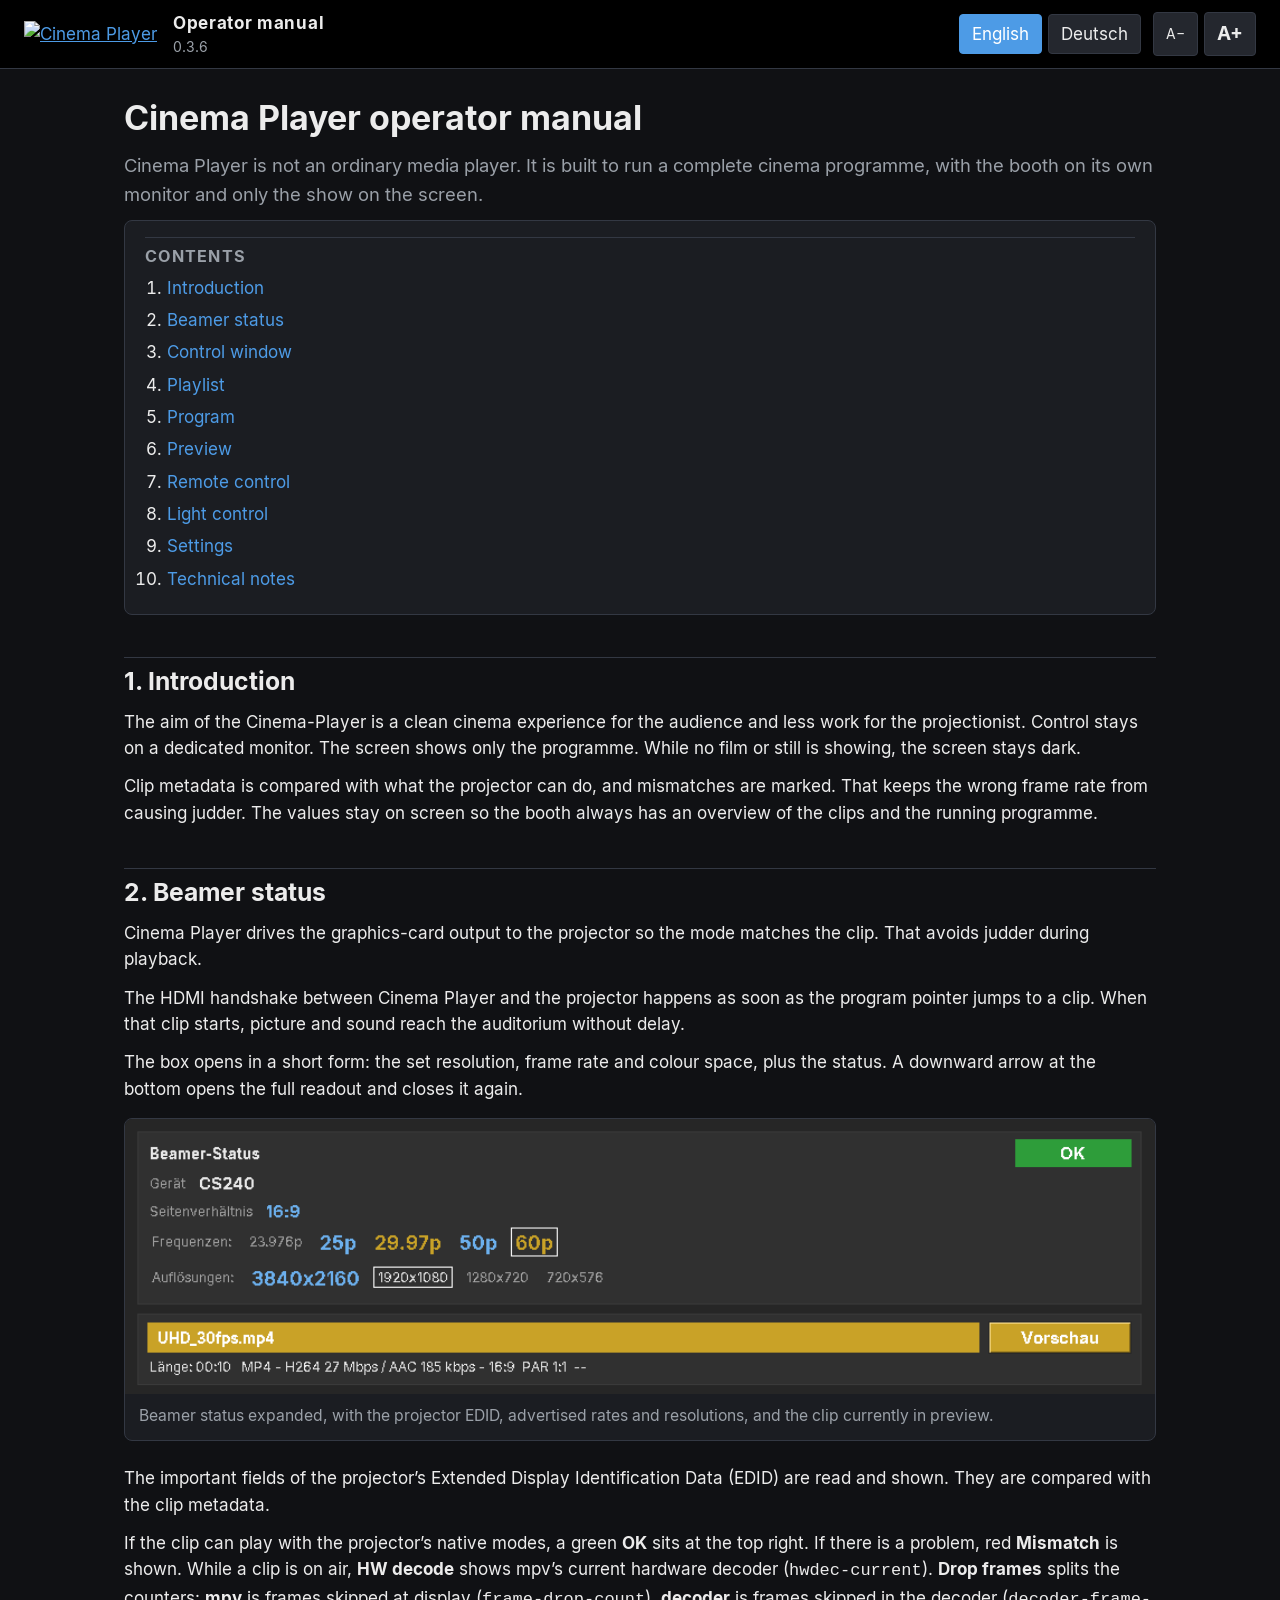
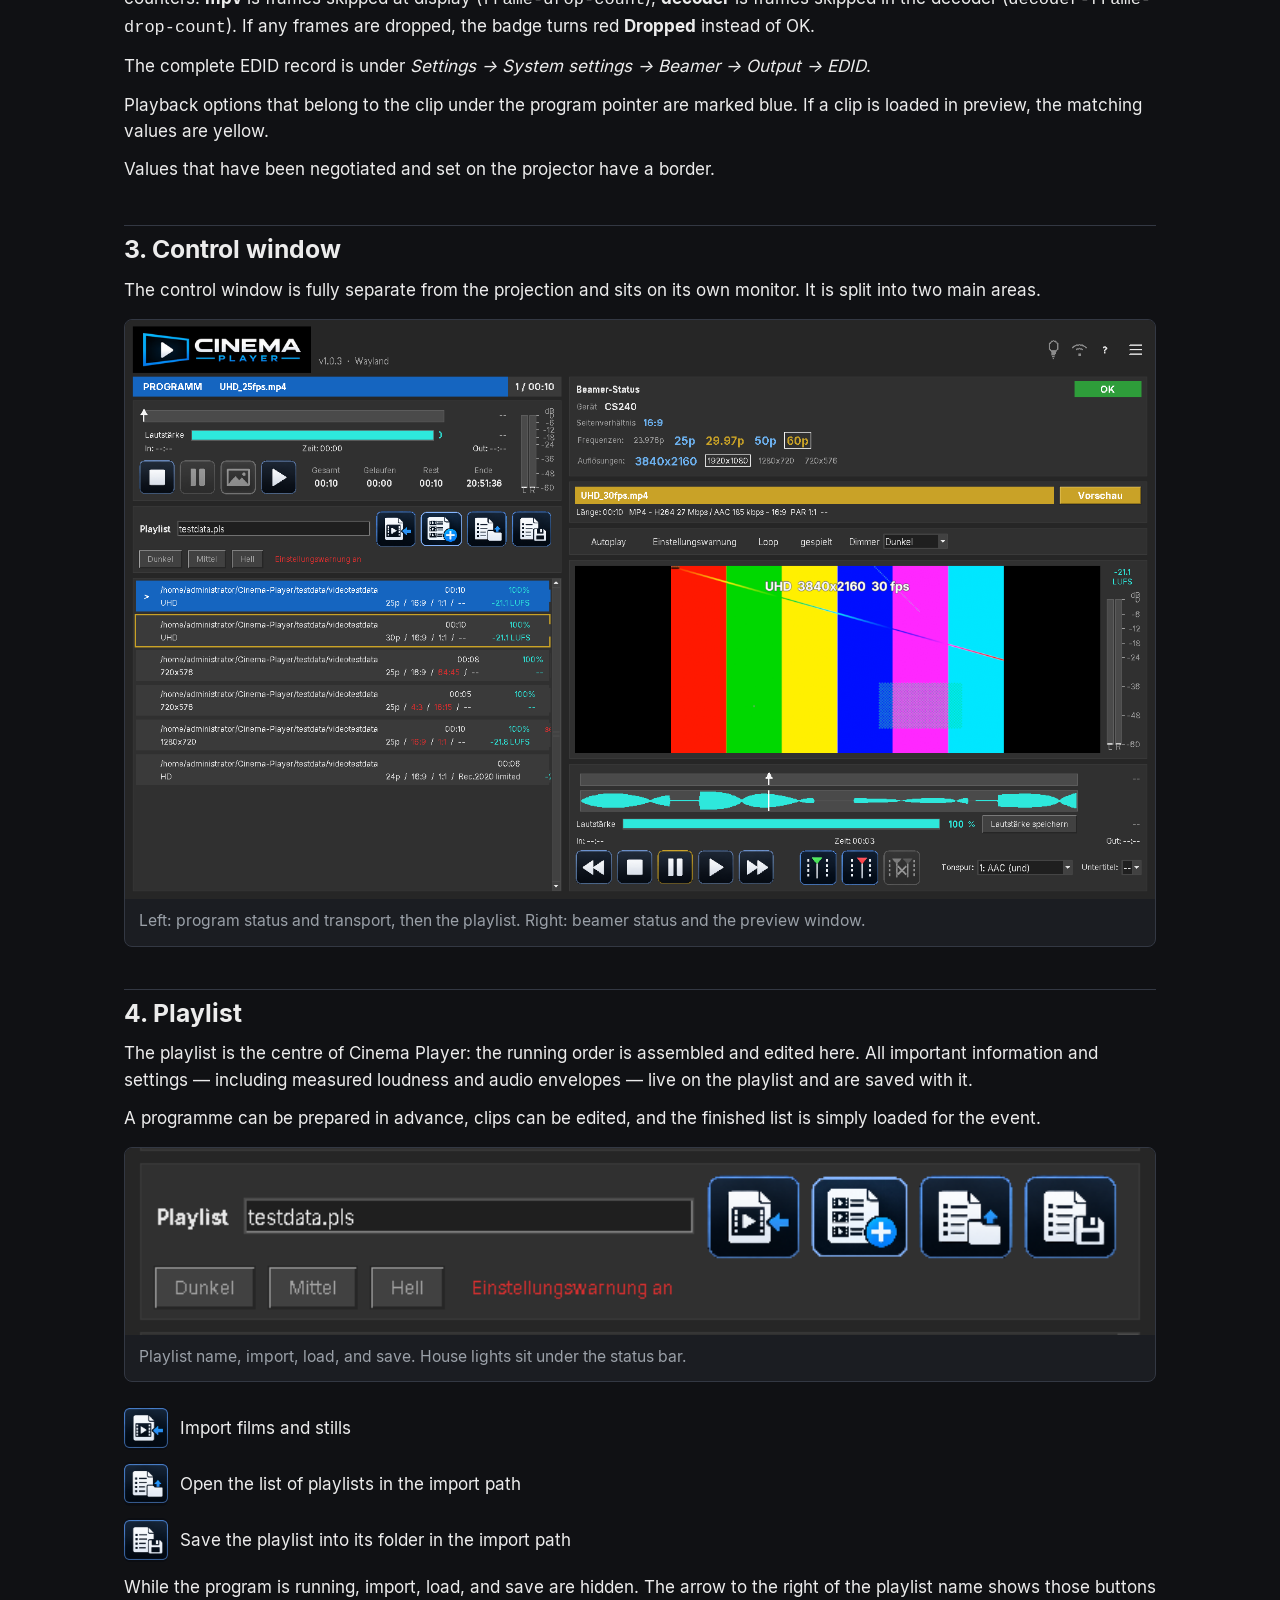
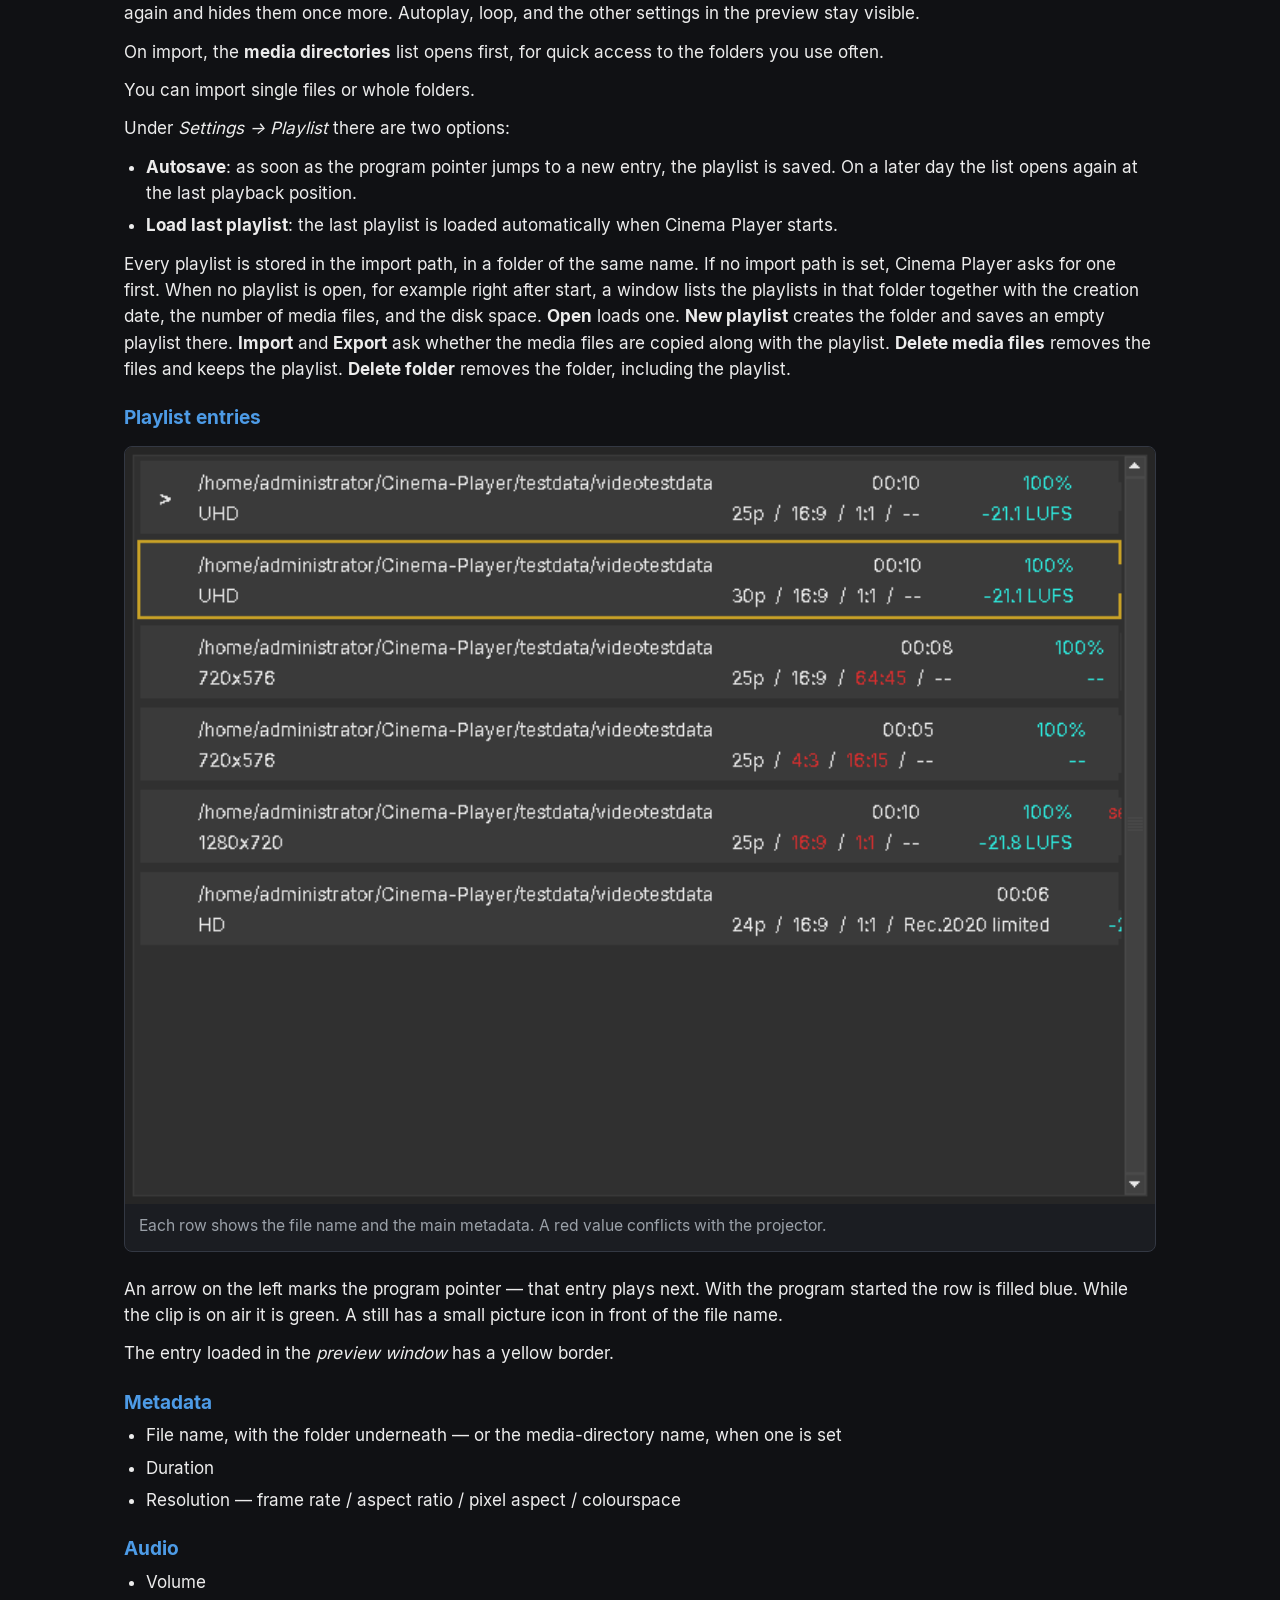
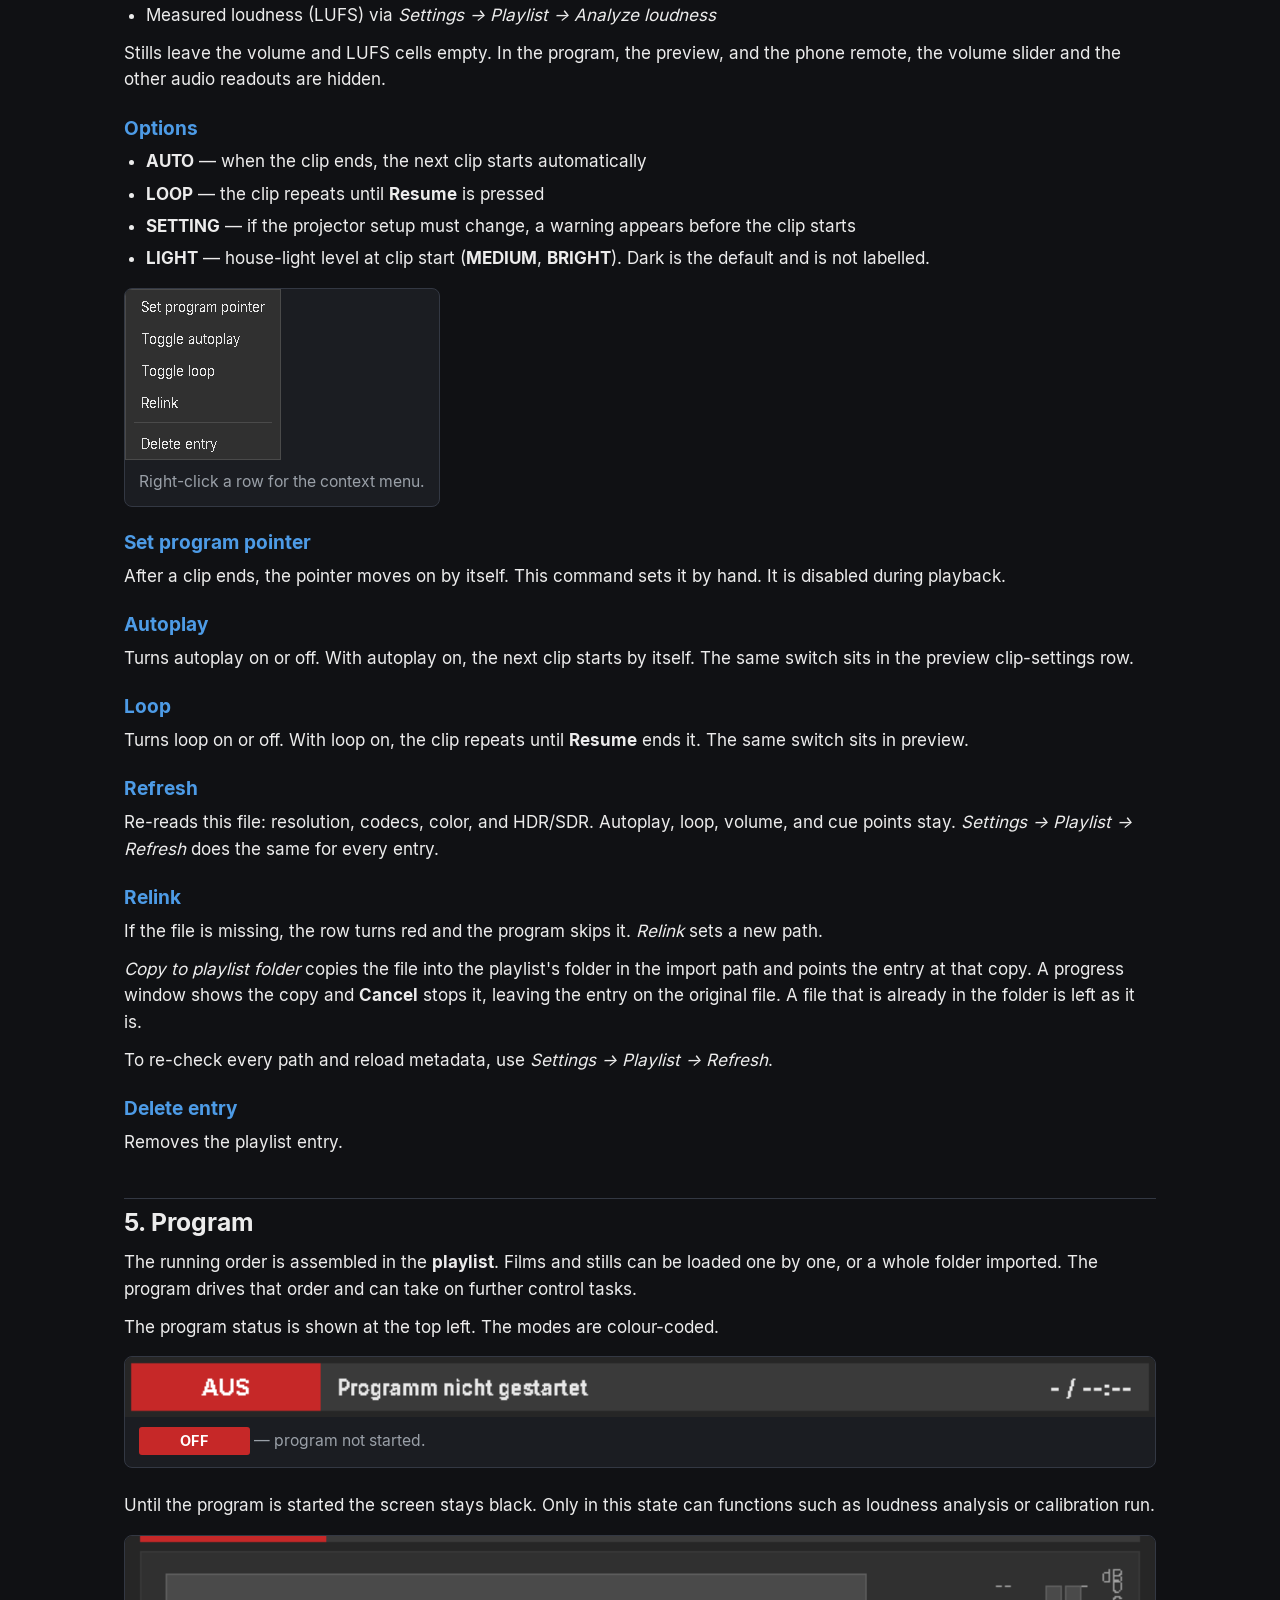
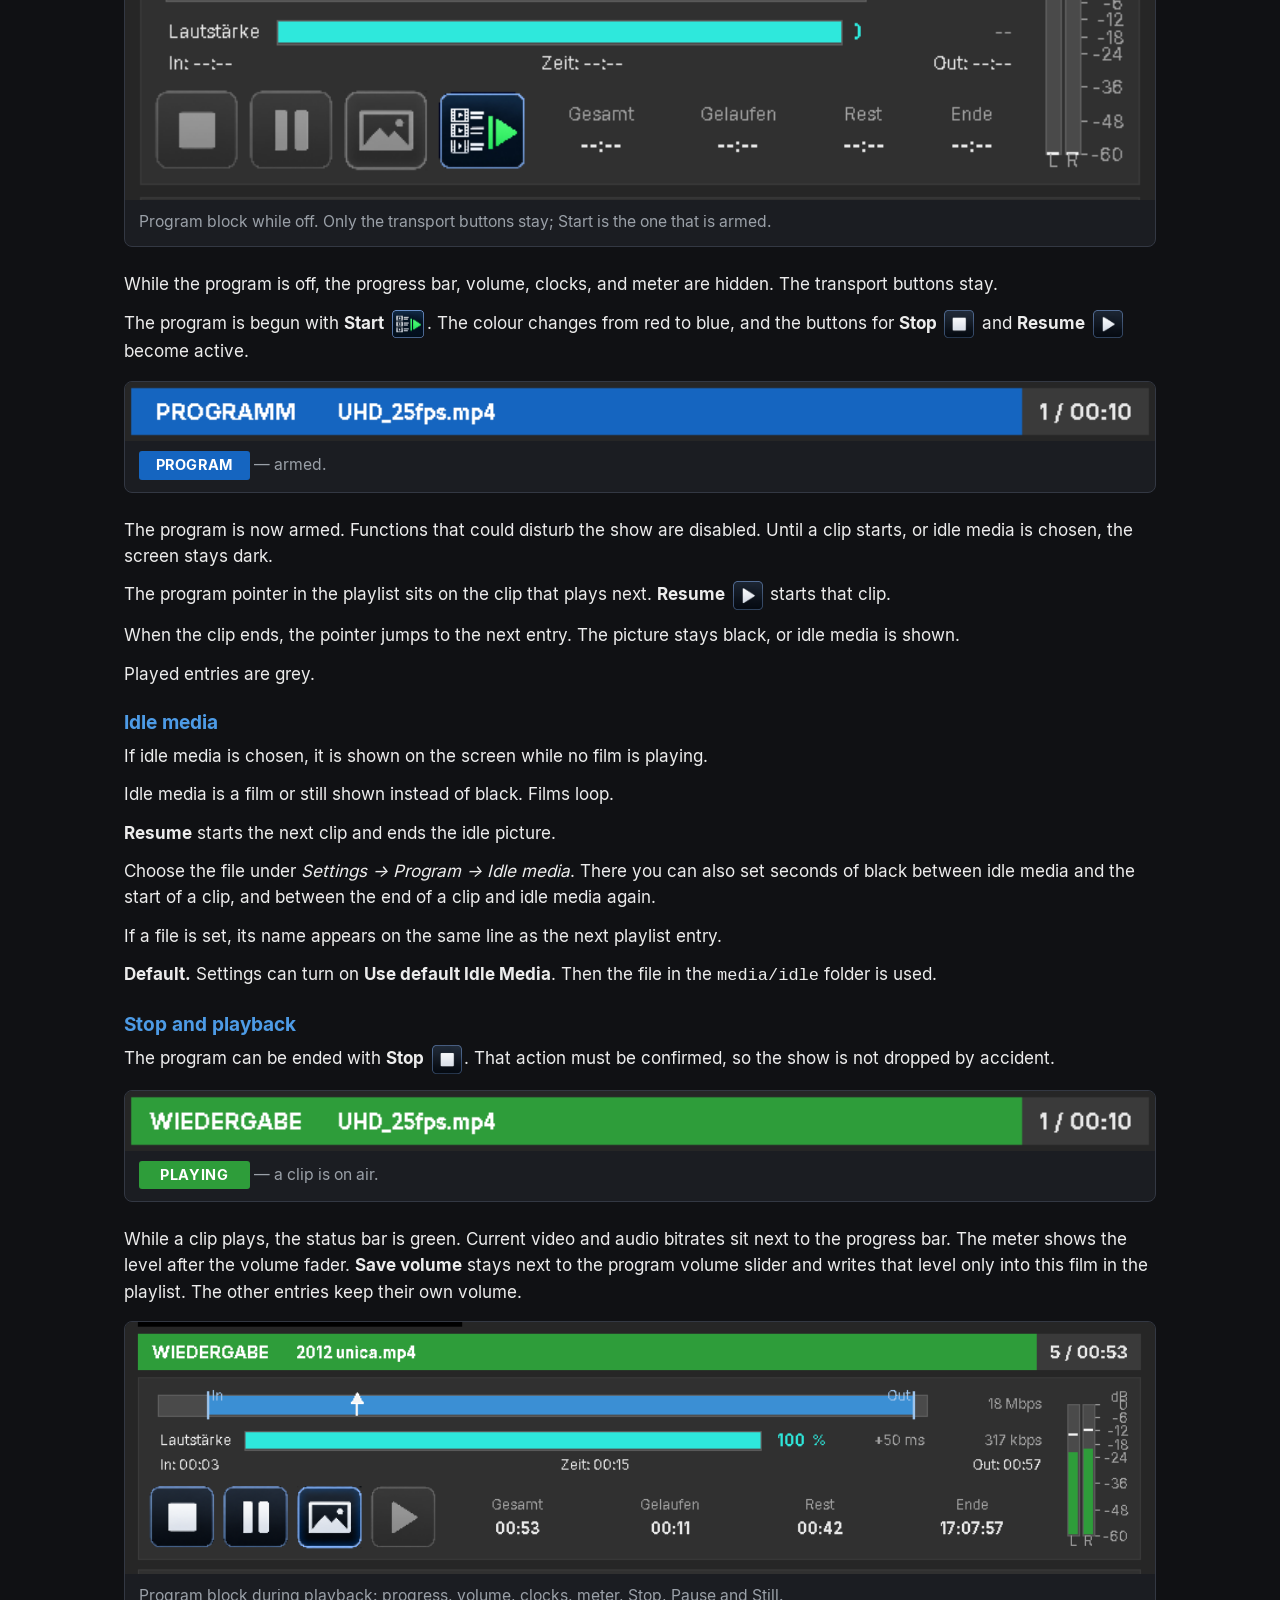
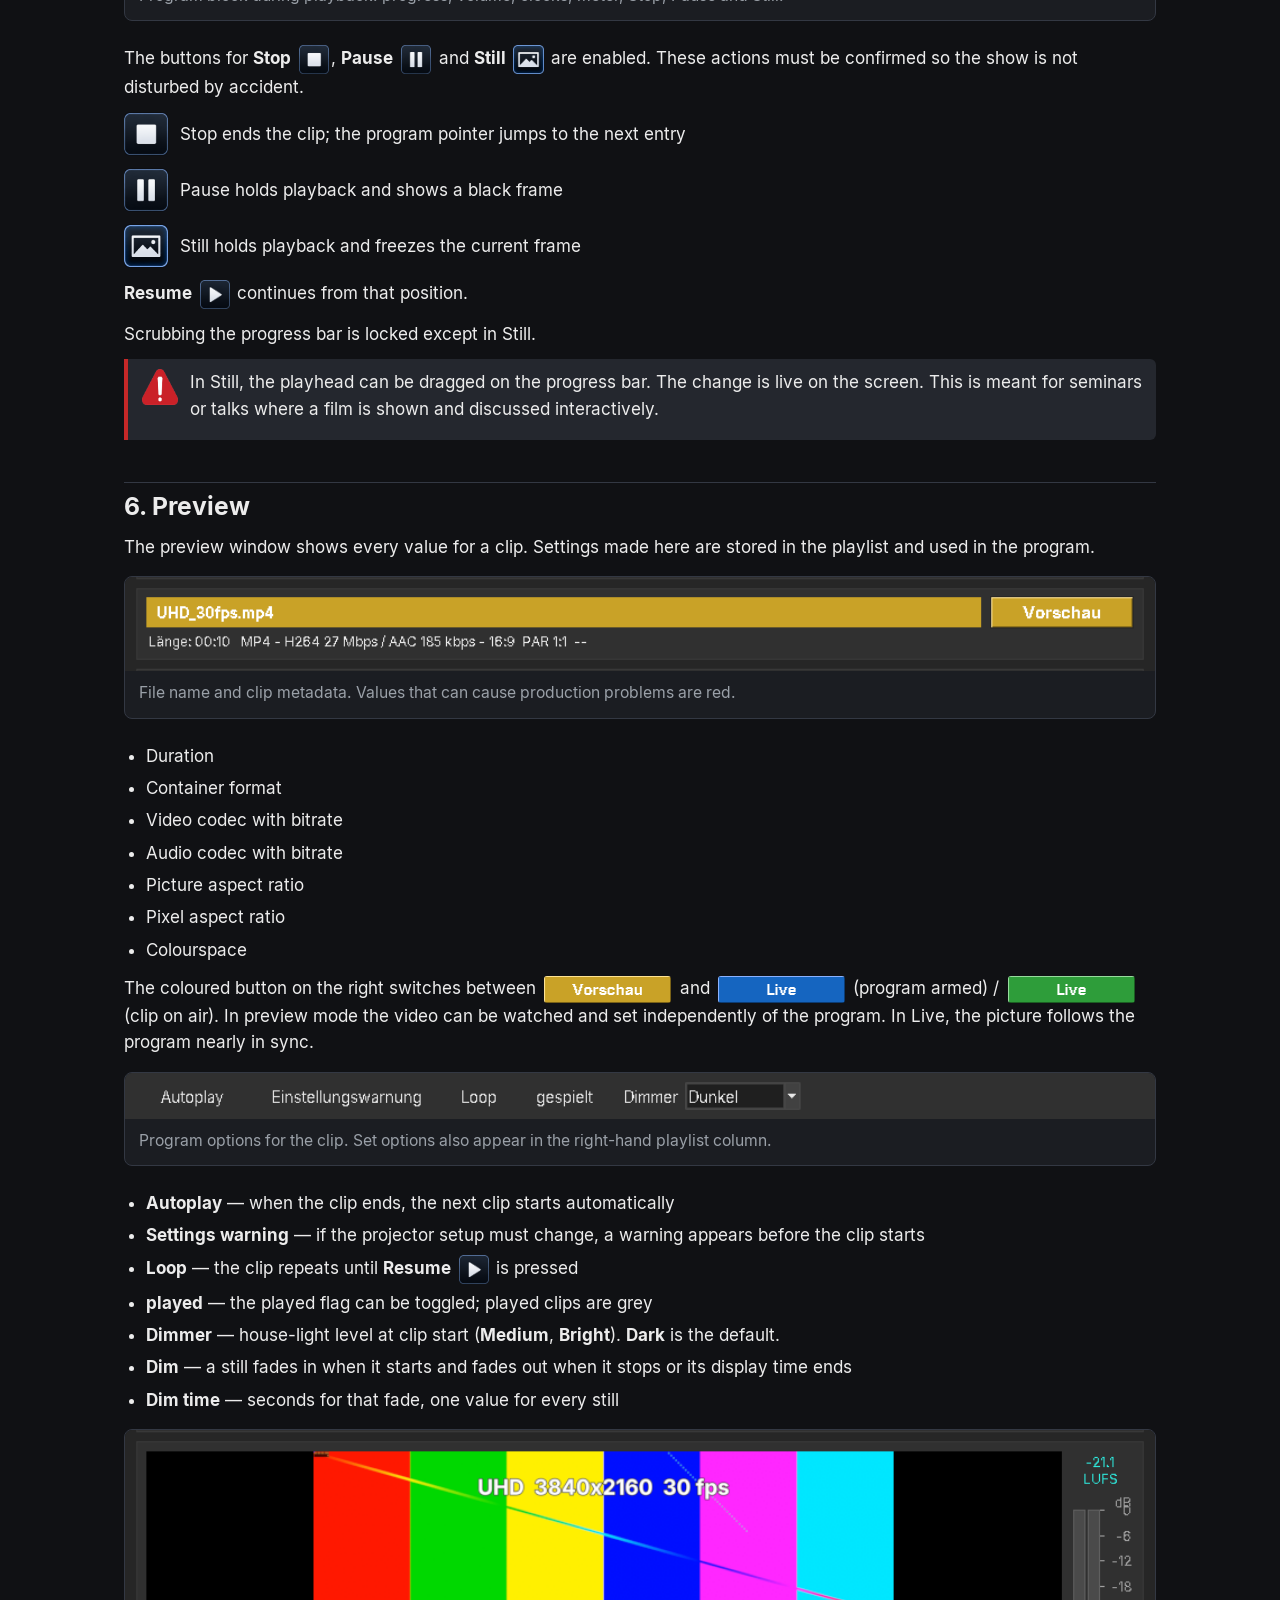
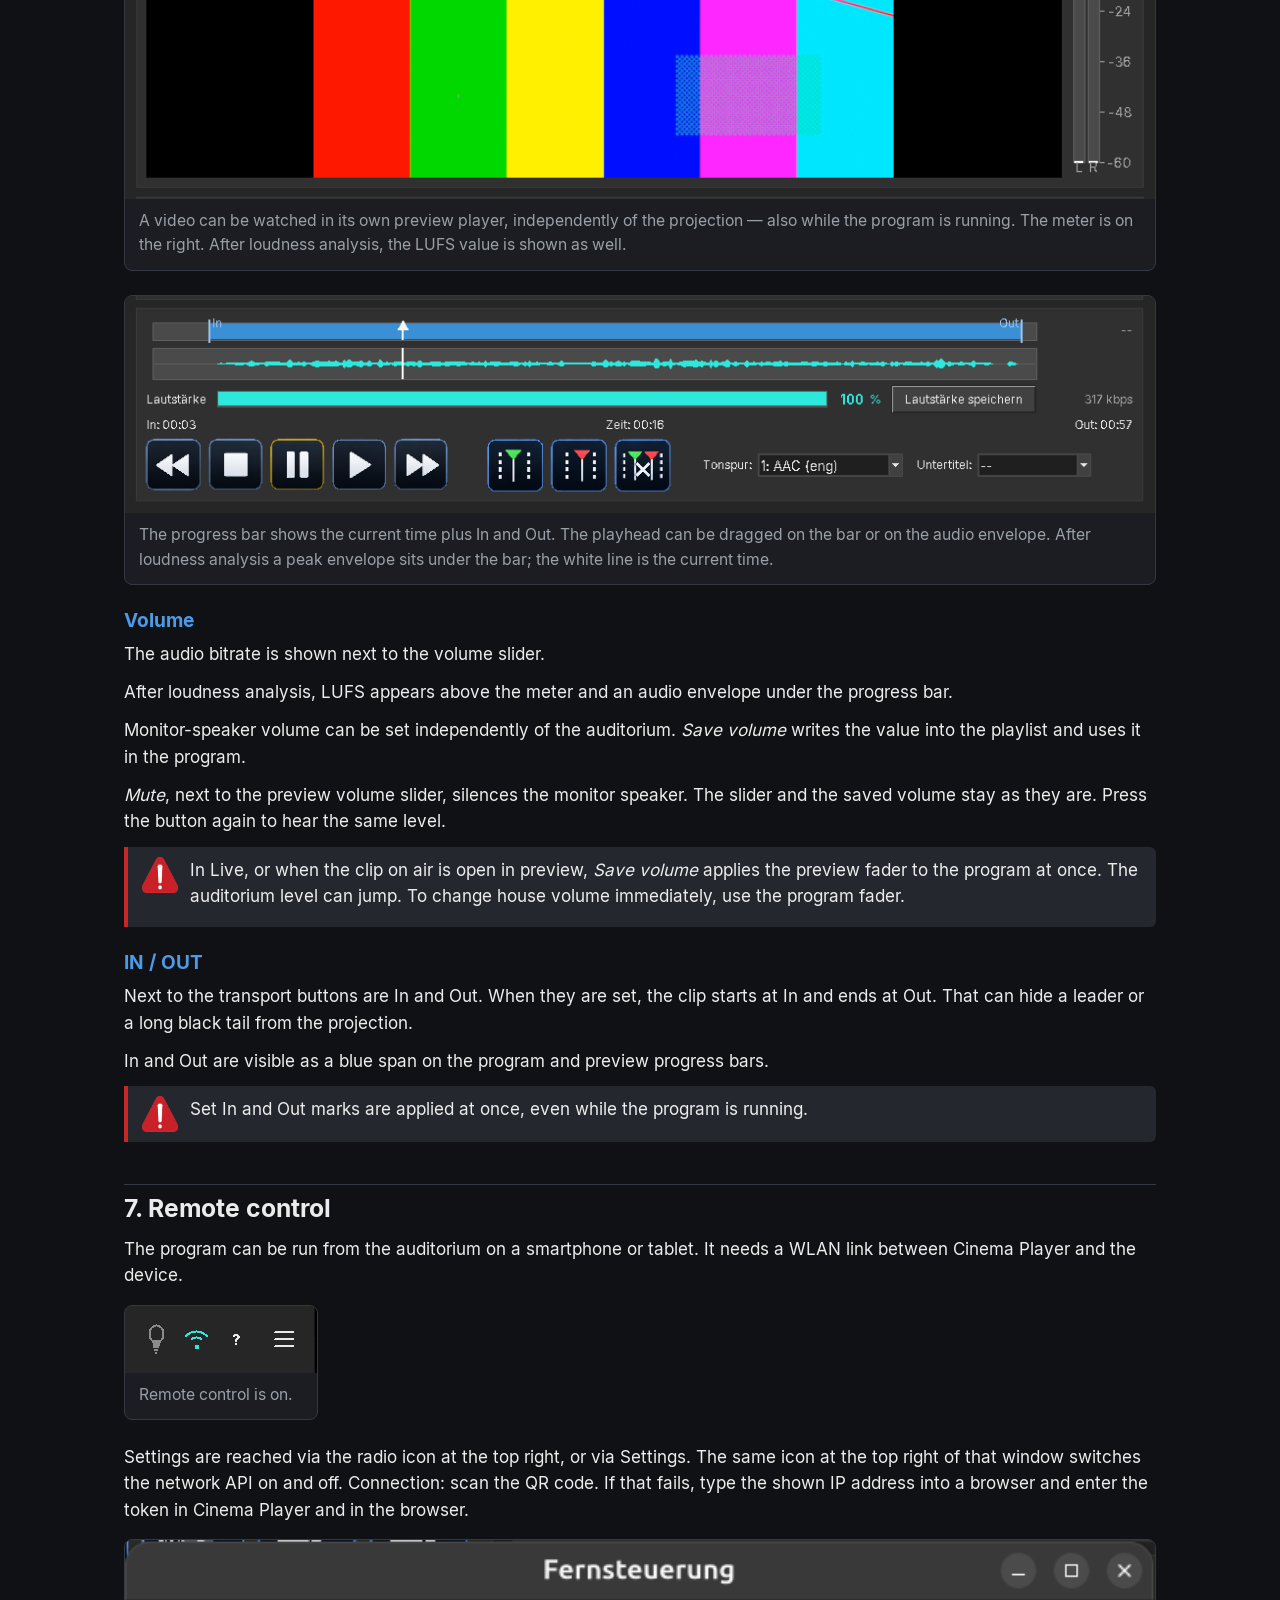
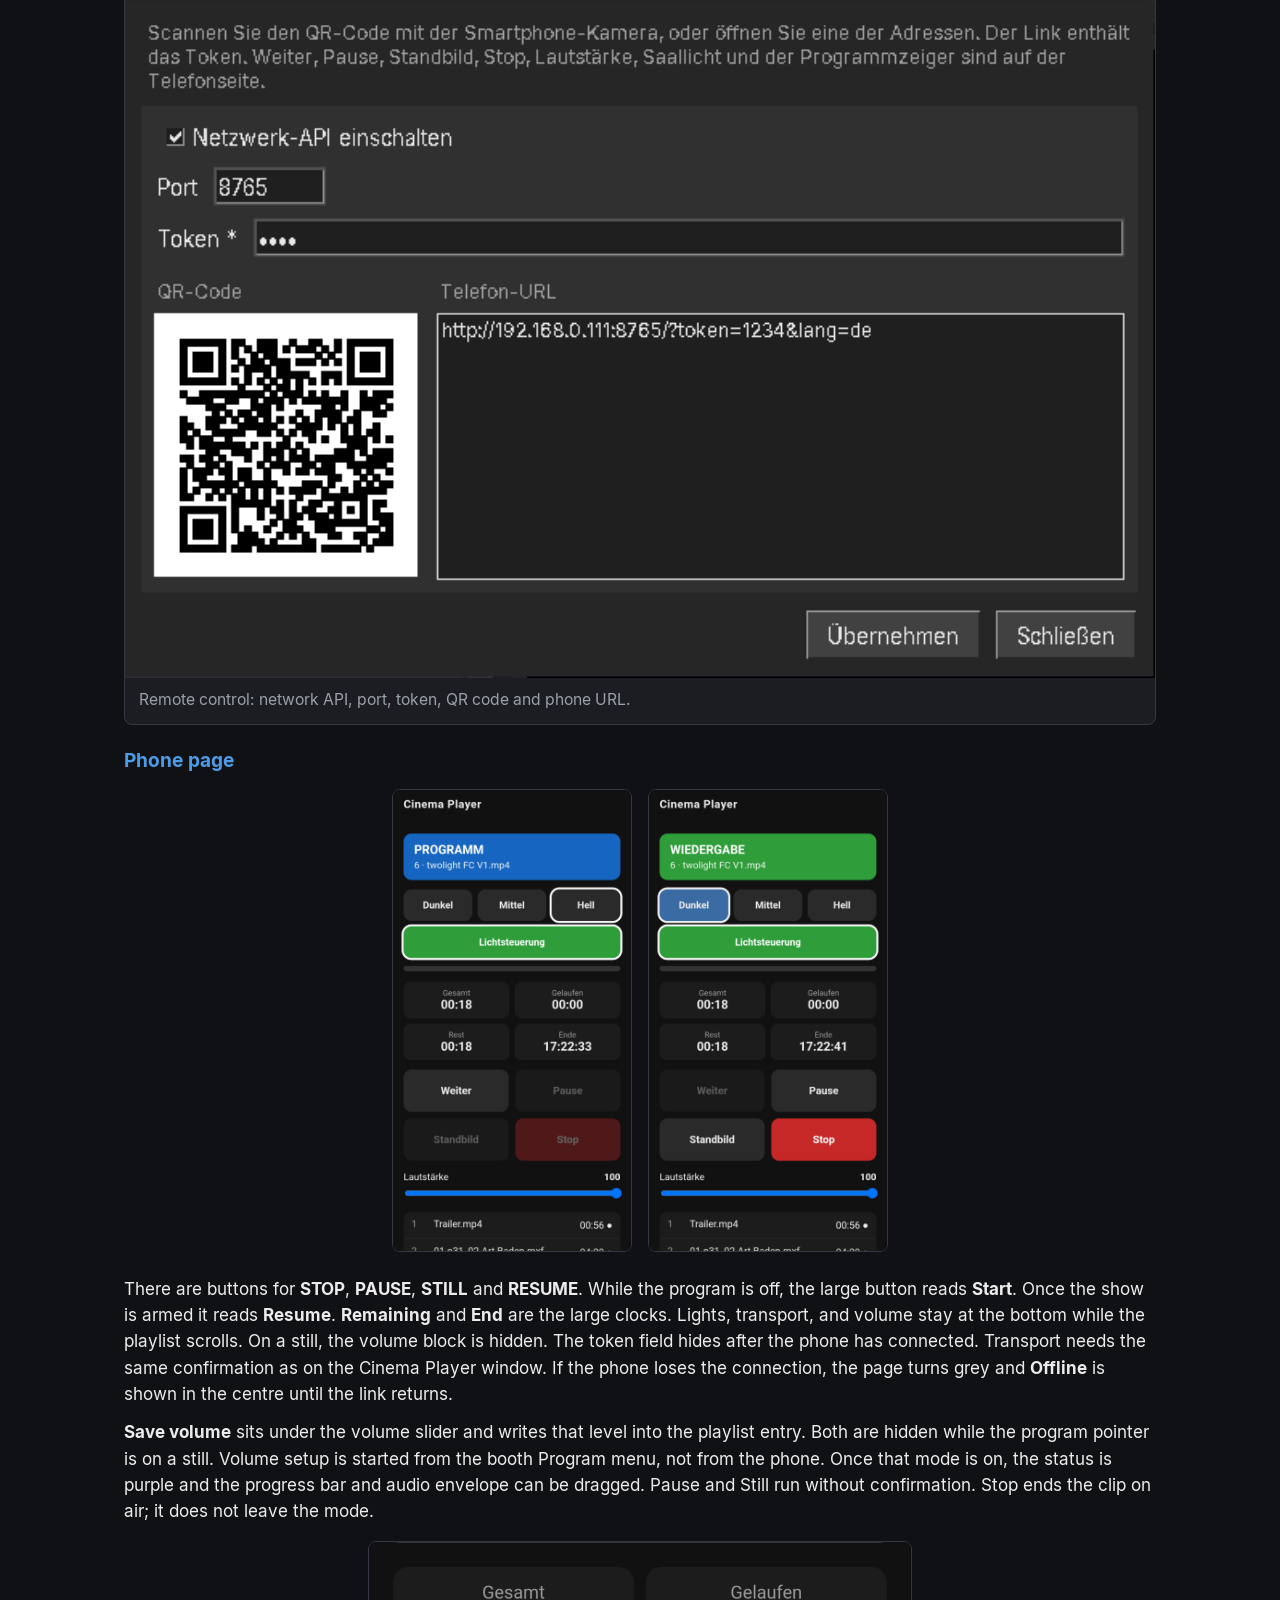
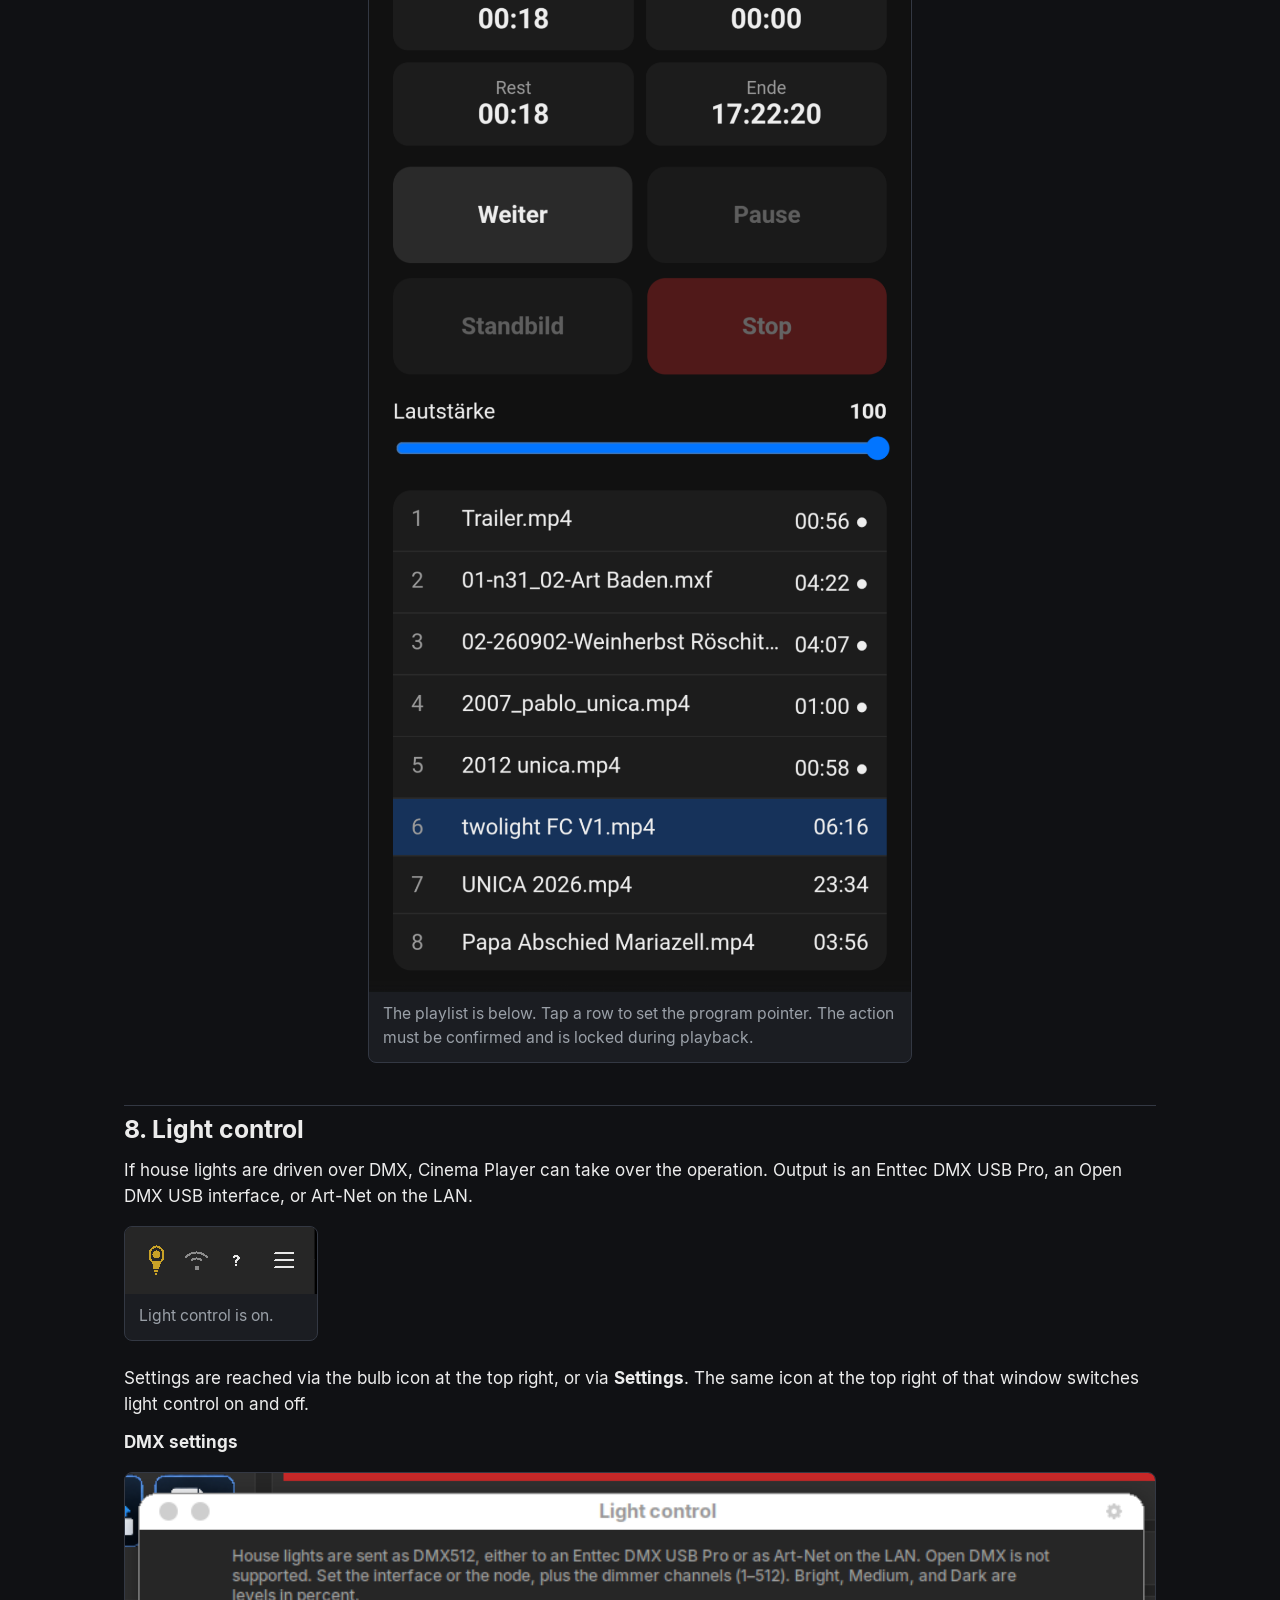
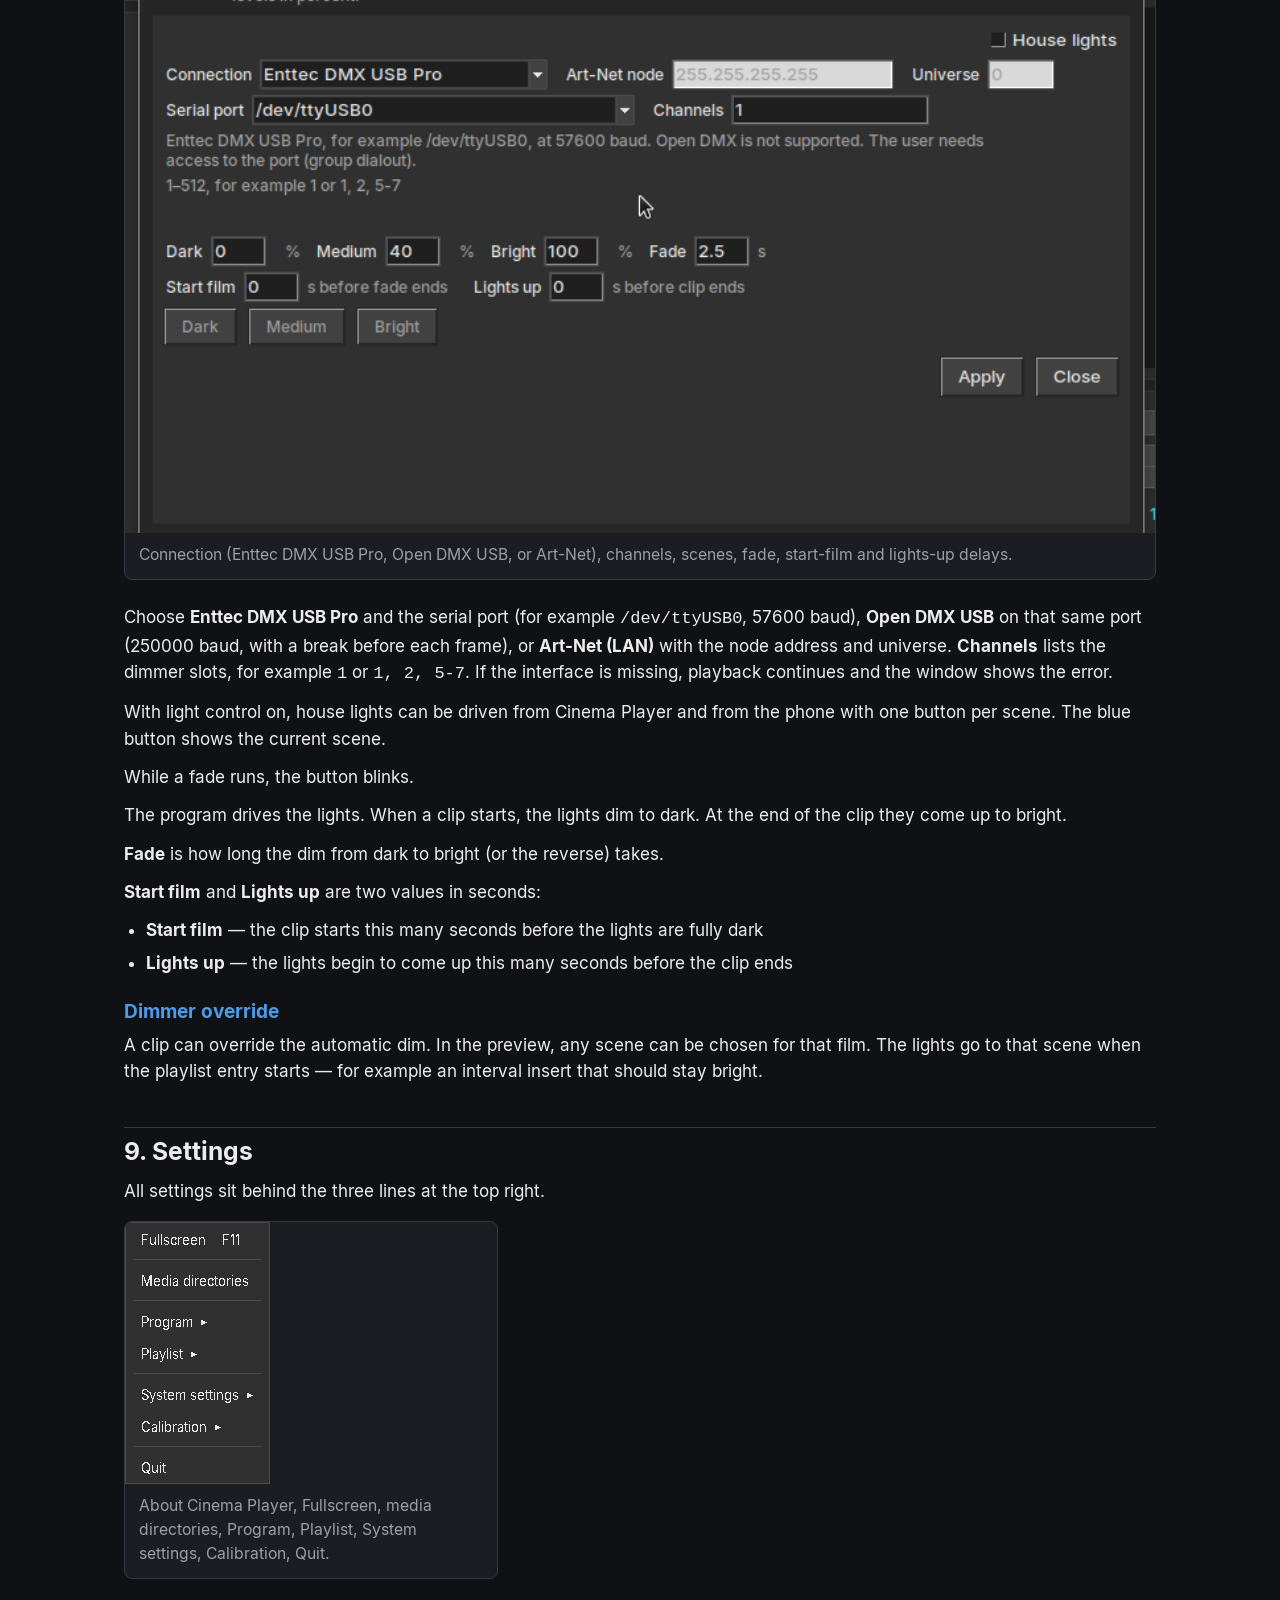
==== commit 257a603a: "Update index.html" ====
--- a/manual/index.html
+++ b/manual/index.html
@@ -9,7 +9,9 @@
 </head>
 <body>
   <header class="top">
-    <img class="logo" src="images/logo-header.png" alt="Cinema Player">
+    <a class="logo" href="#anfang">
+      <img src="images/logo.png" alt="Cinema Player">
+    </a>
     <div class="title">
       <span data-lang="en">Operator manual</span>
       <span data-lang="de">Bedienungsanleitung</span>
@@ -30,7 +32,7 @@
   <main class="wrap">
     <h1>
       <span data-lang="en">Cinema Player operator manual</span>
-      <span data-lang="de">Cinema Player Bedienungsanleitung</span>
+      <span data-lang="de">Cinema Player Bedienungs-Anleitung</span>
     </h1>
     <p class="lead" data-lang="en">Cinema Player is not an ordinary media player. It is built to run a complete cinema programme, with the booth on its own monitor and only the show on the screen.</p>
     <p class="lead" data-lang="de">Der Cinema Player ist kein gewöhnlicher Mediaplayer, sondern bietet Funktionen, um einen kompletten Programmablauf in einer Kinoumgebung steuern zu können.</p>
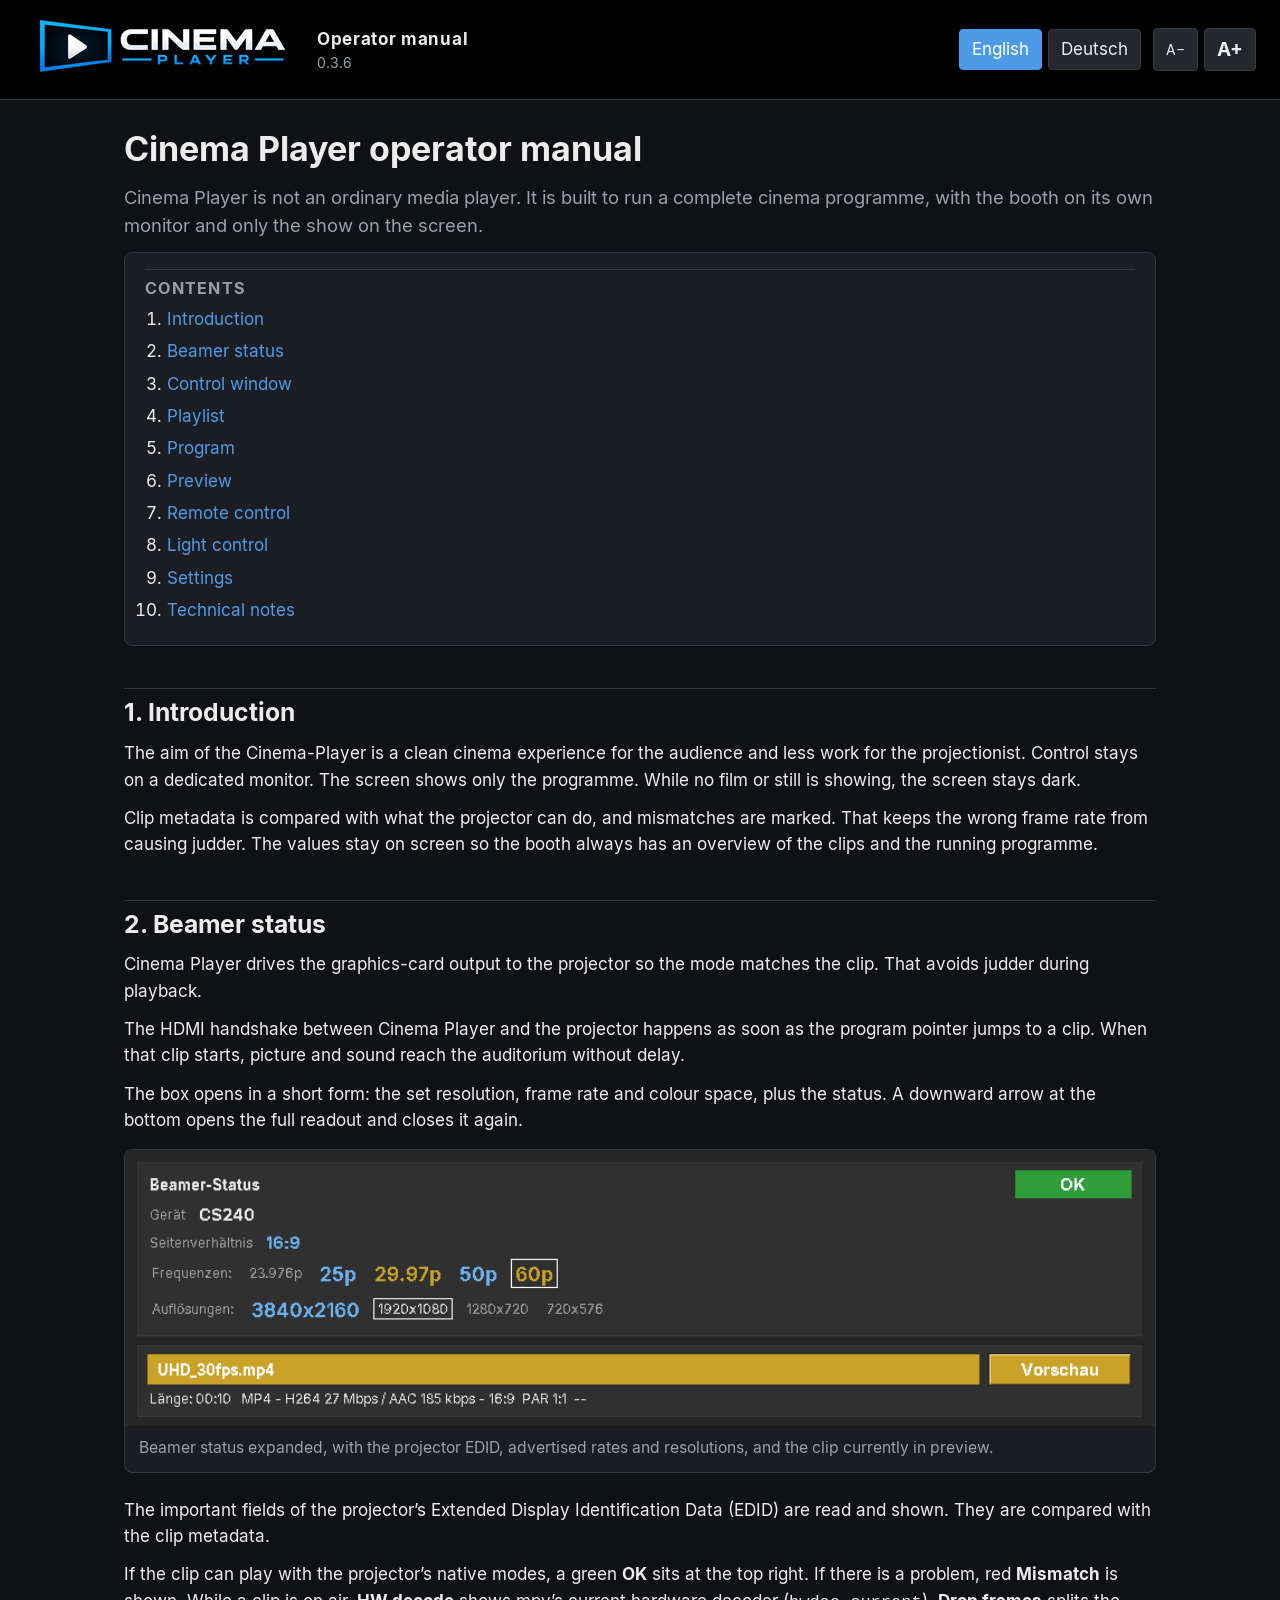
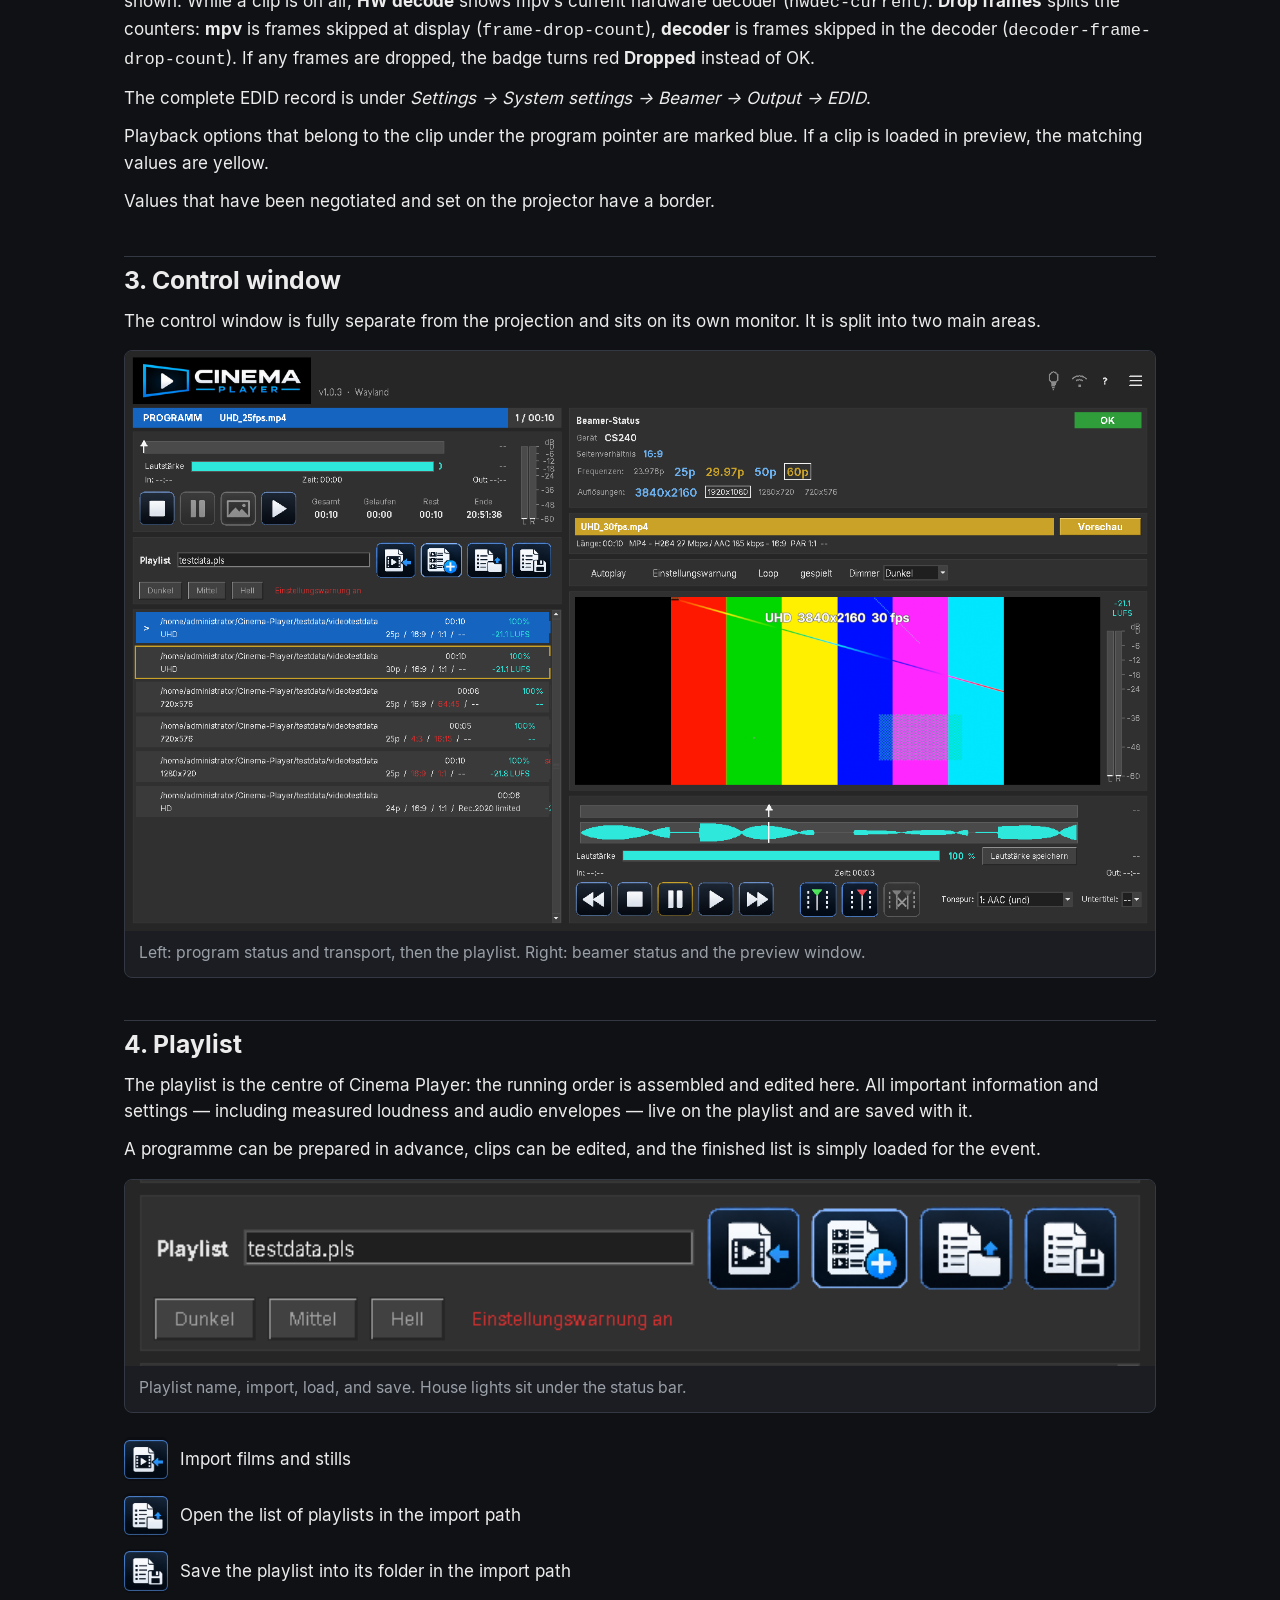
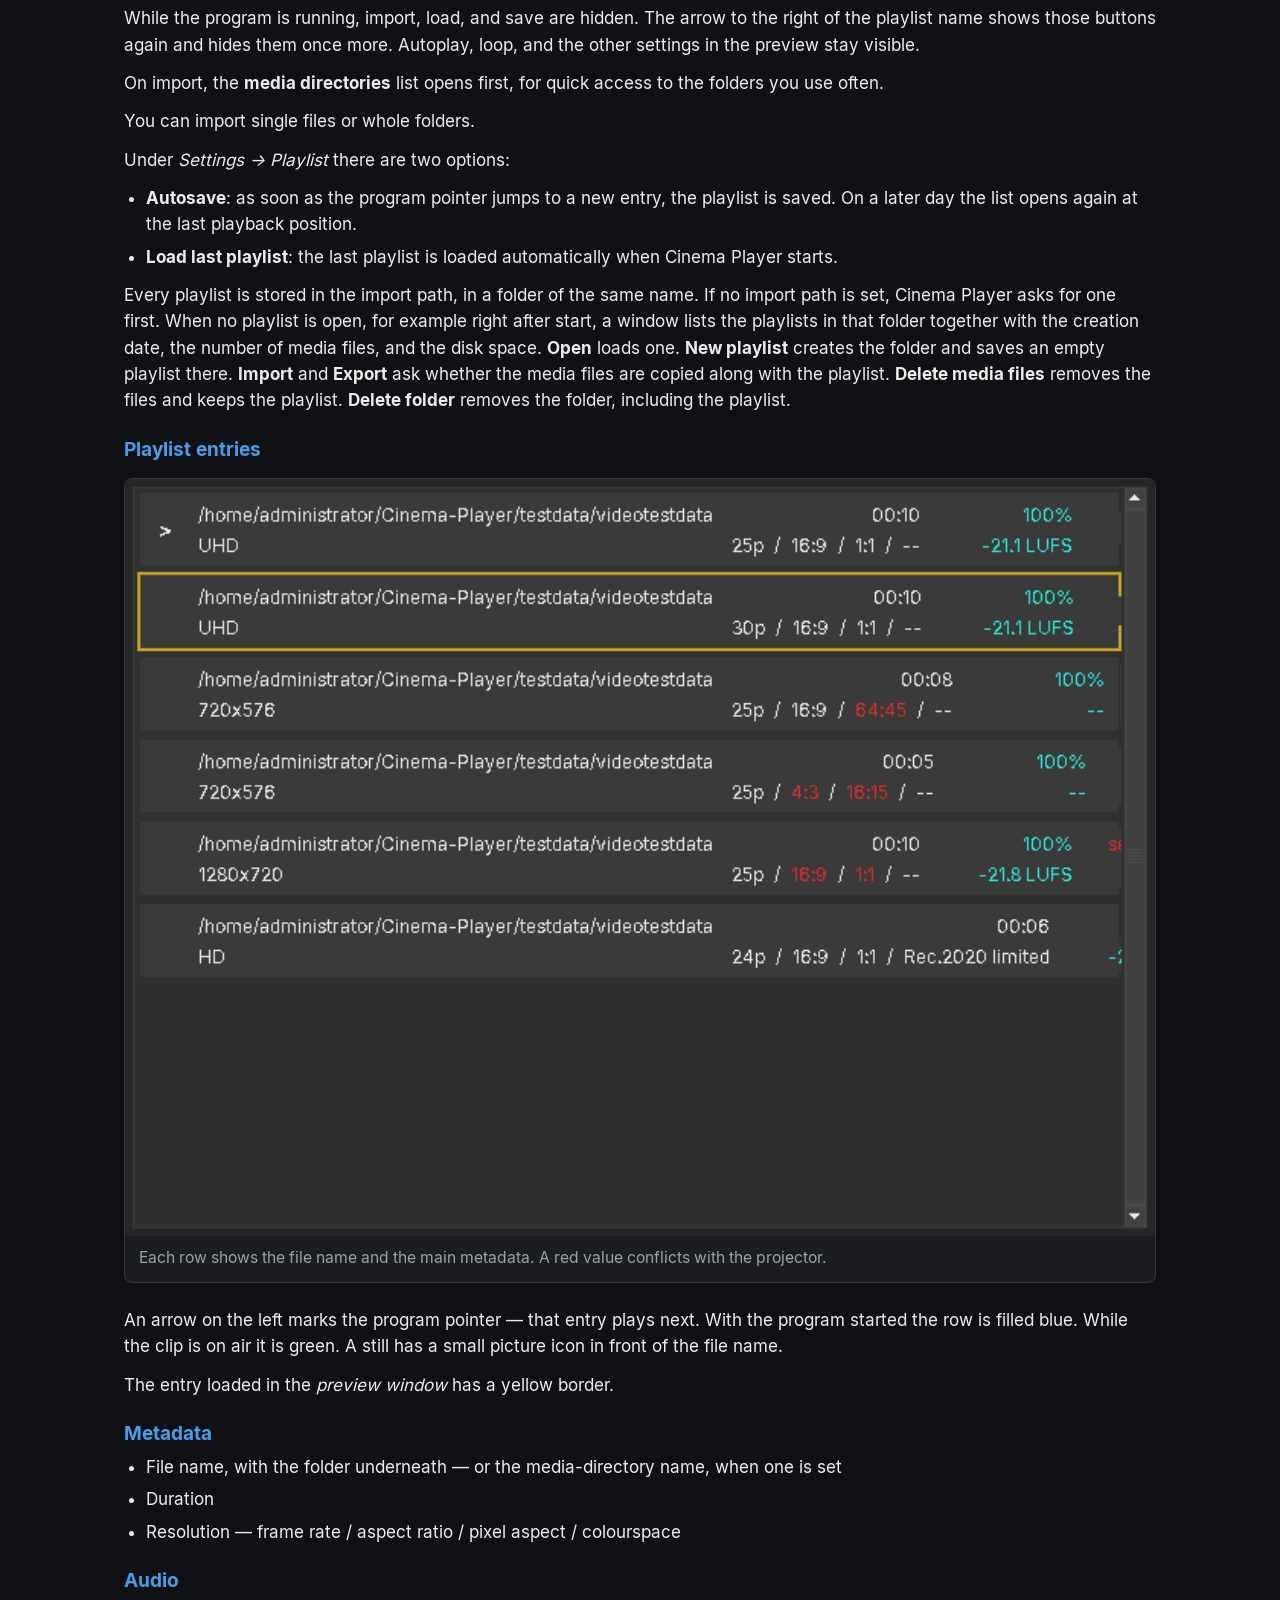
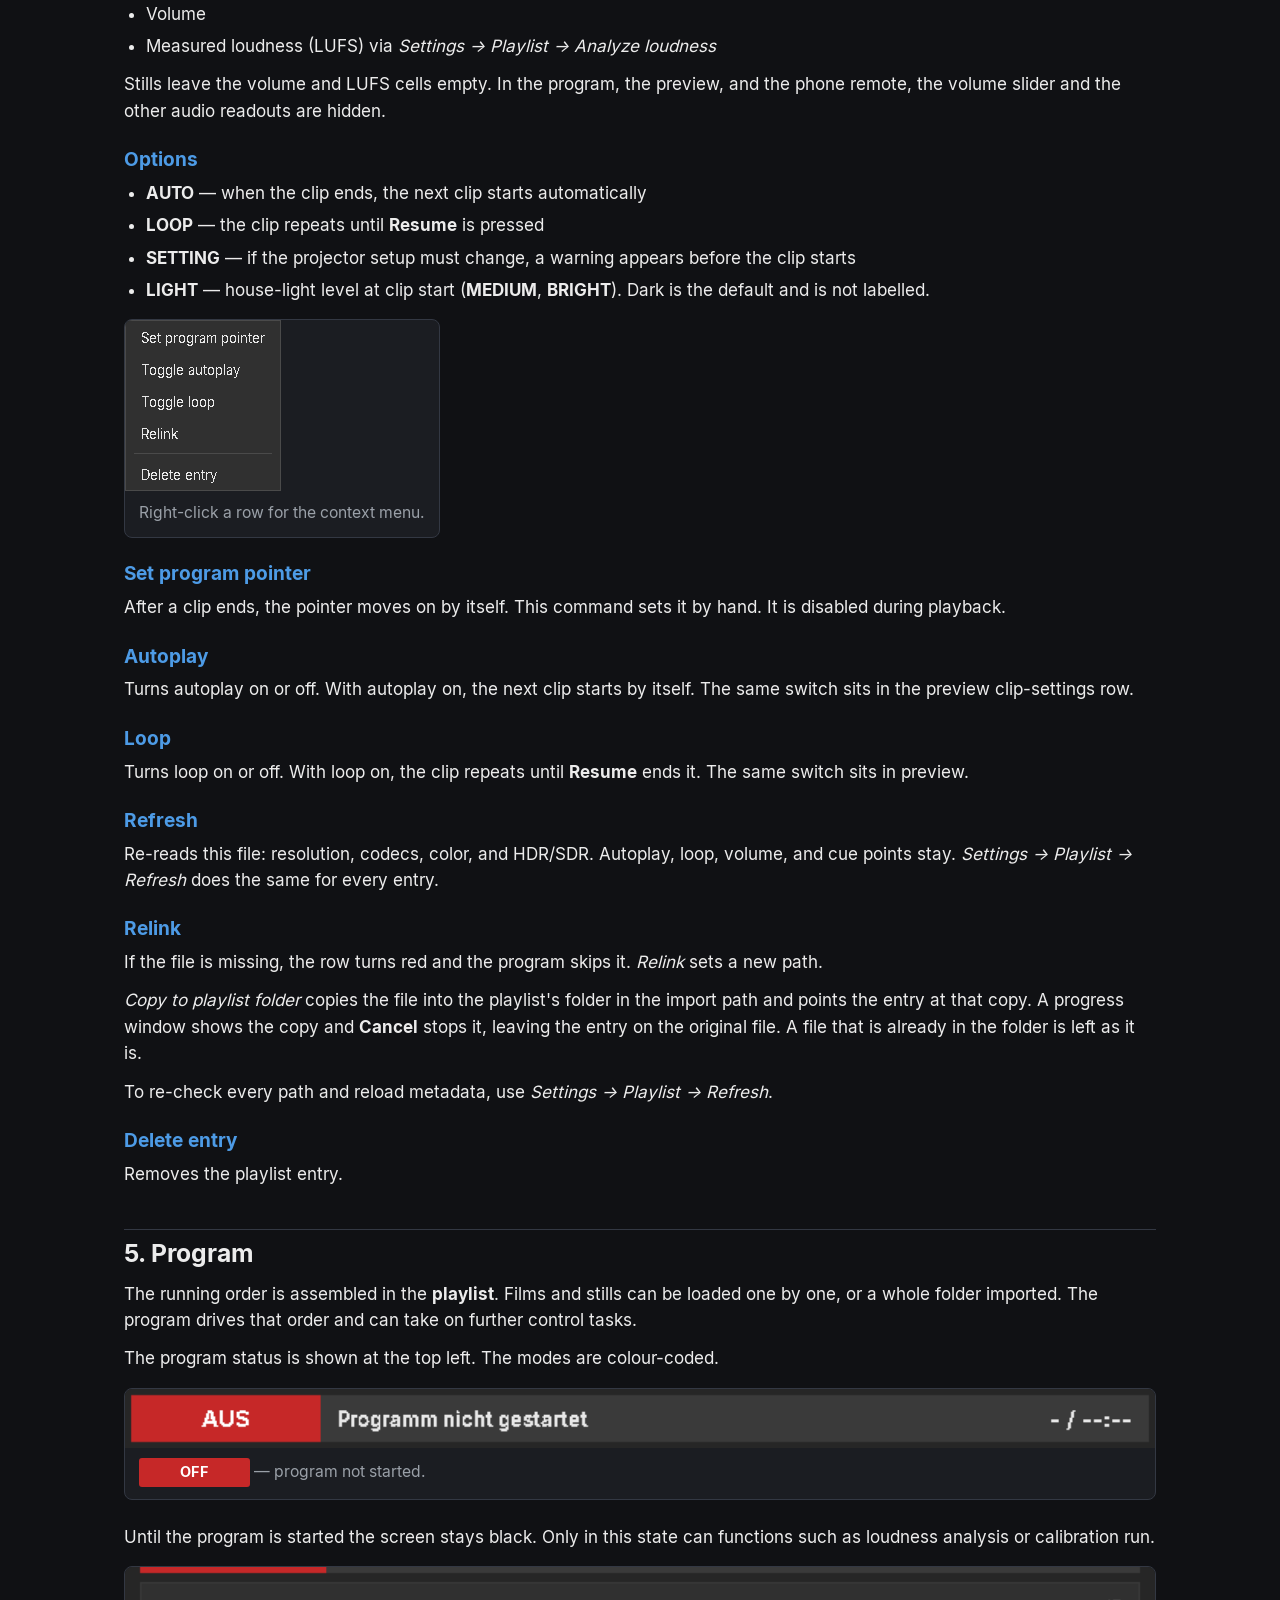
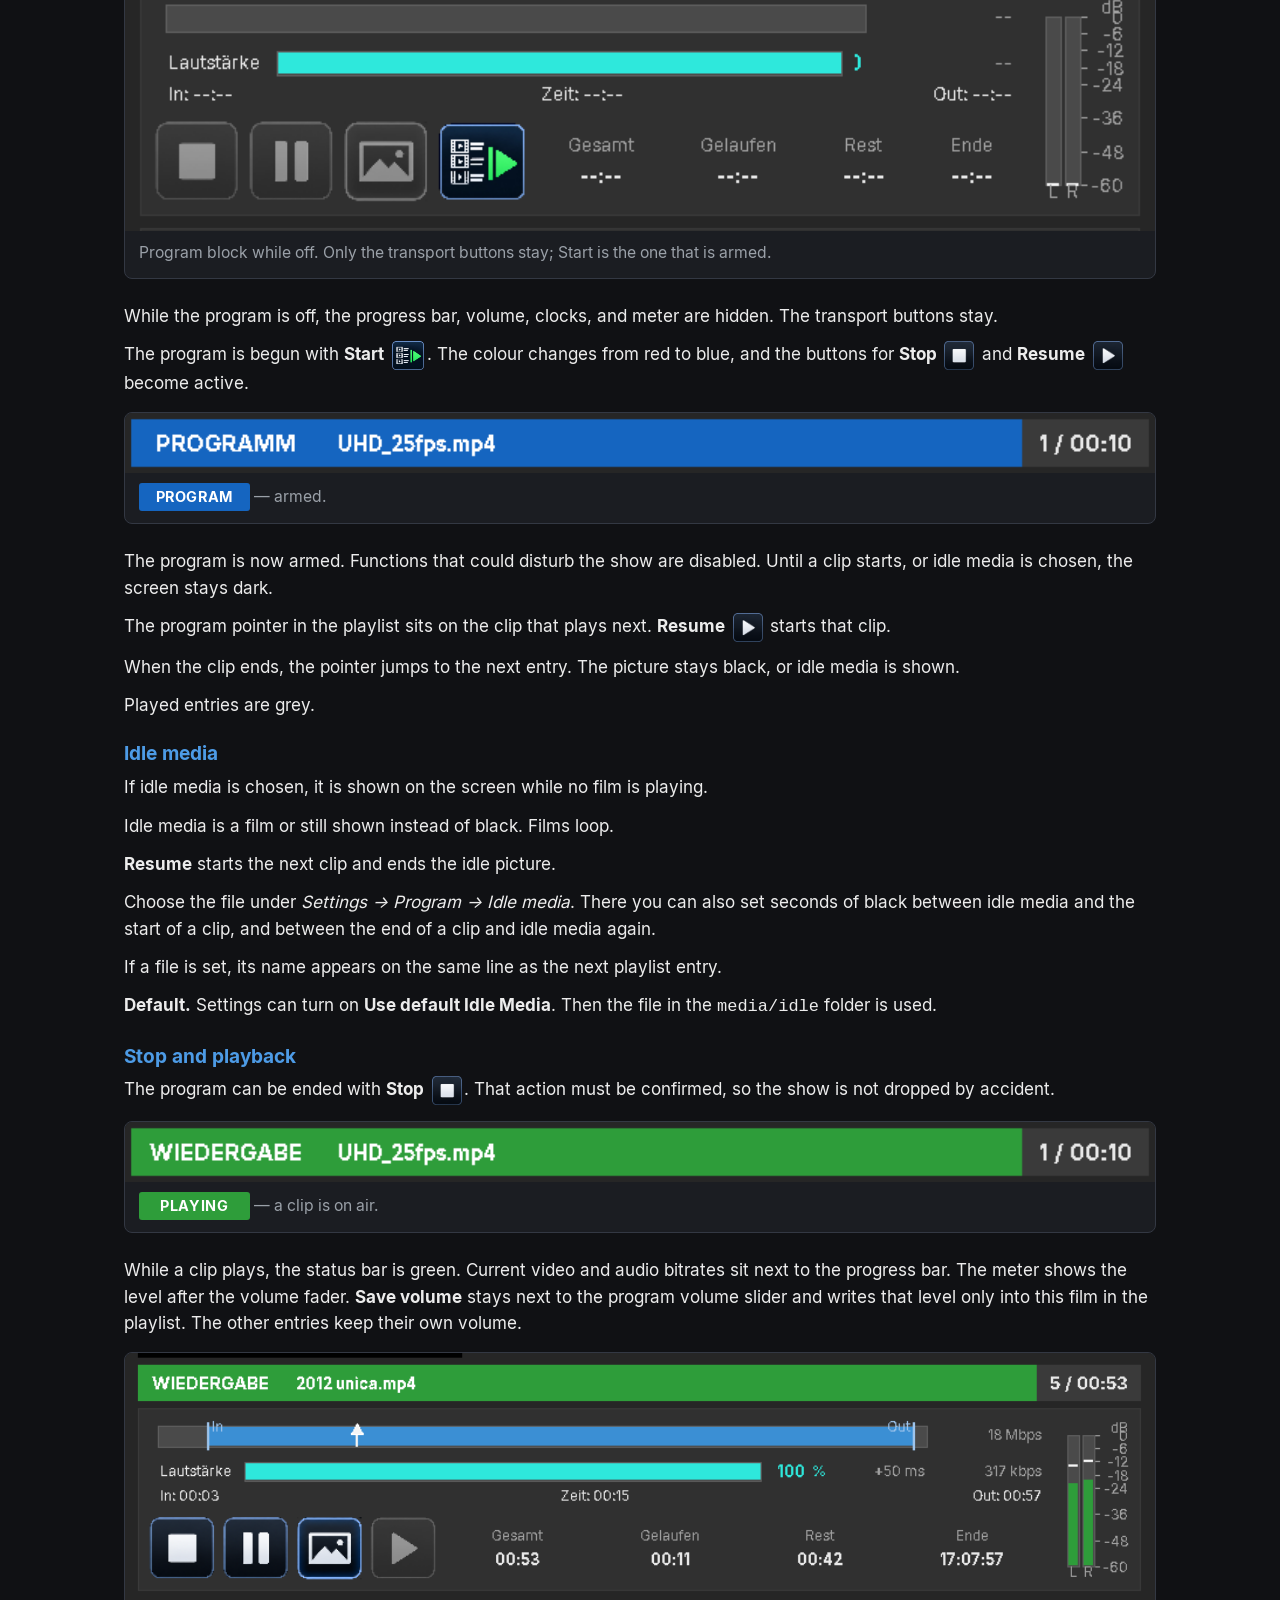
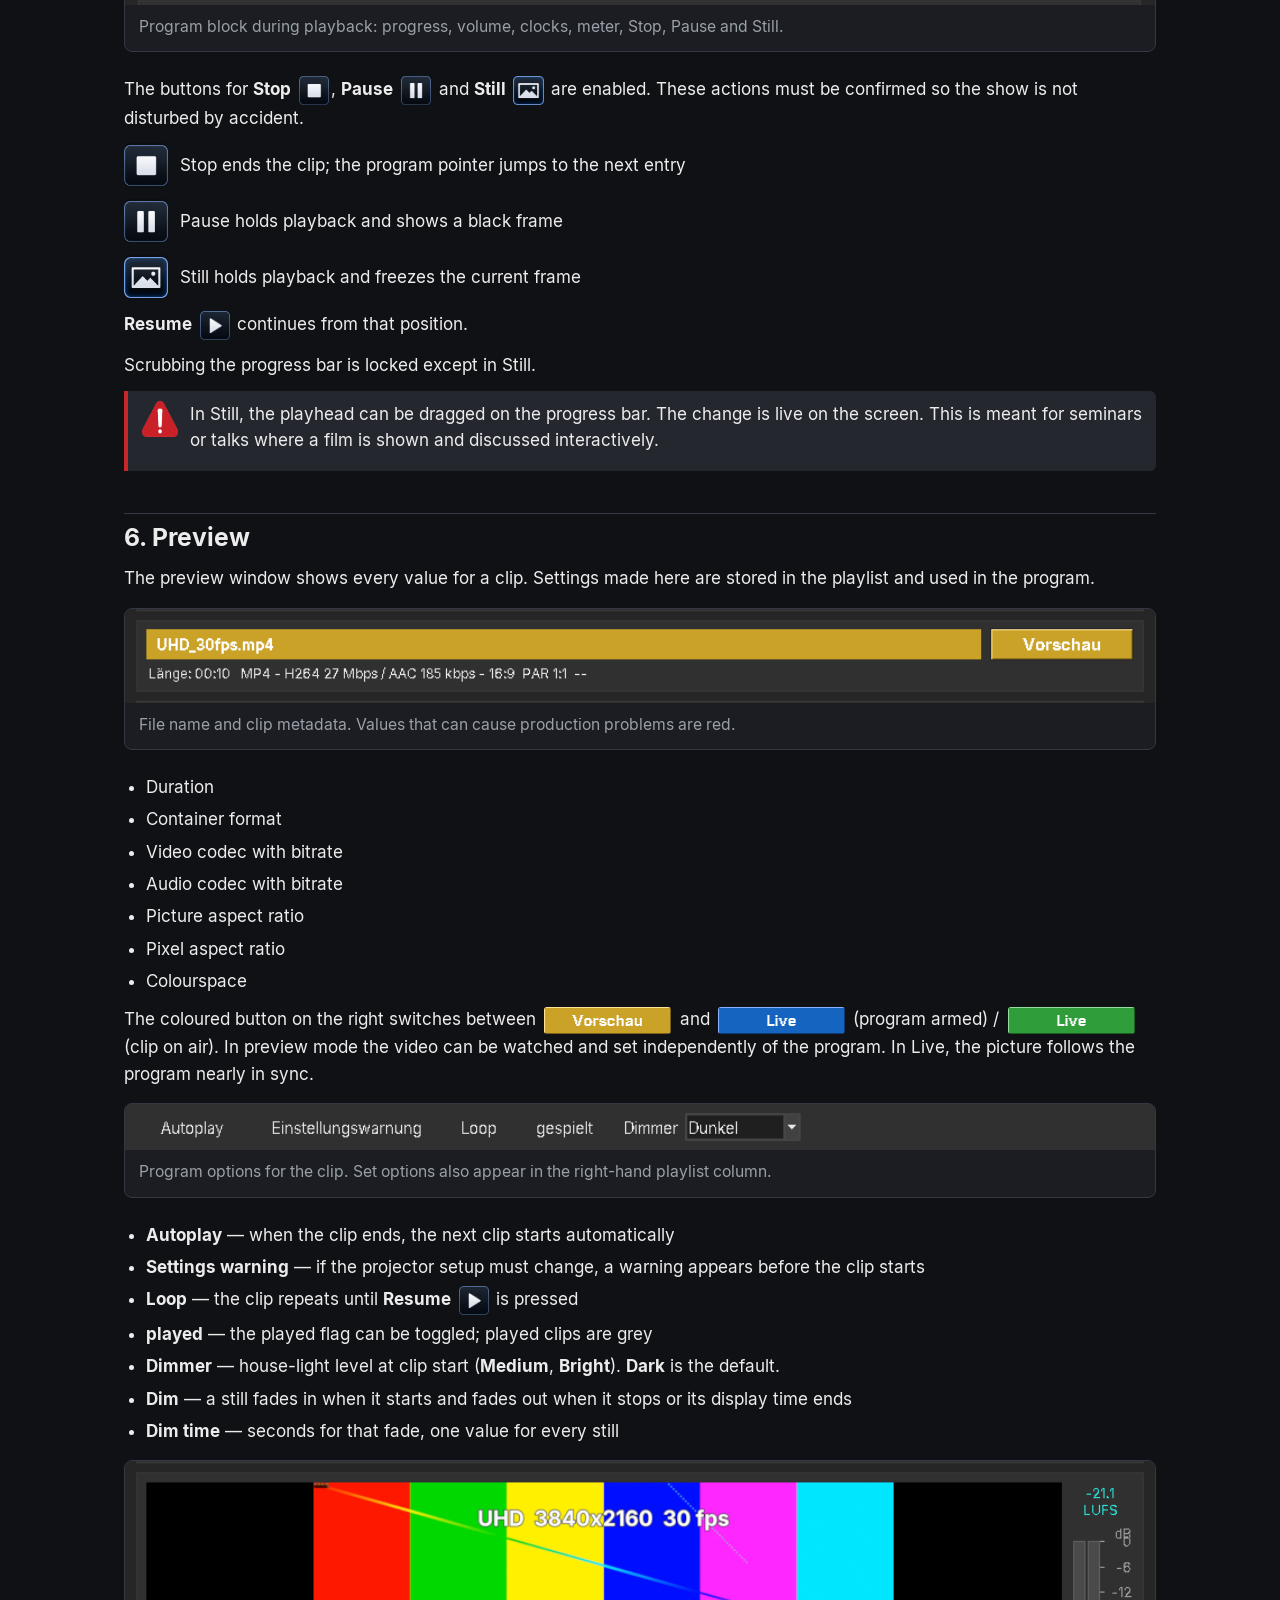
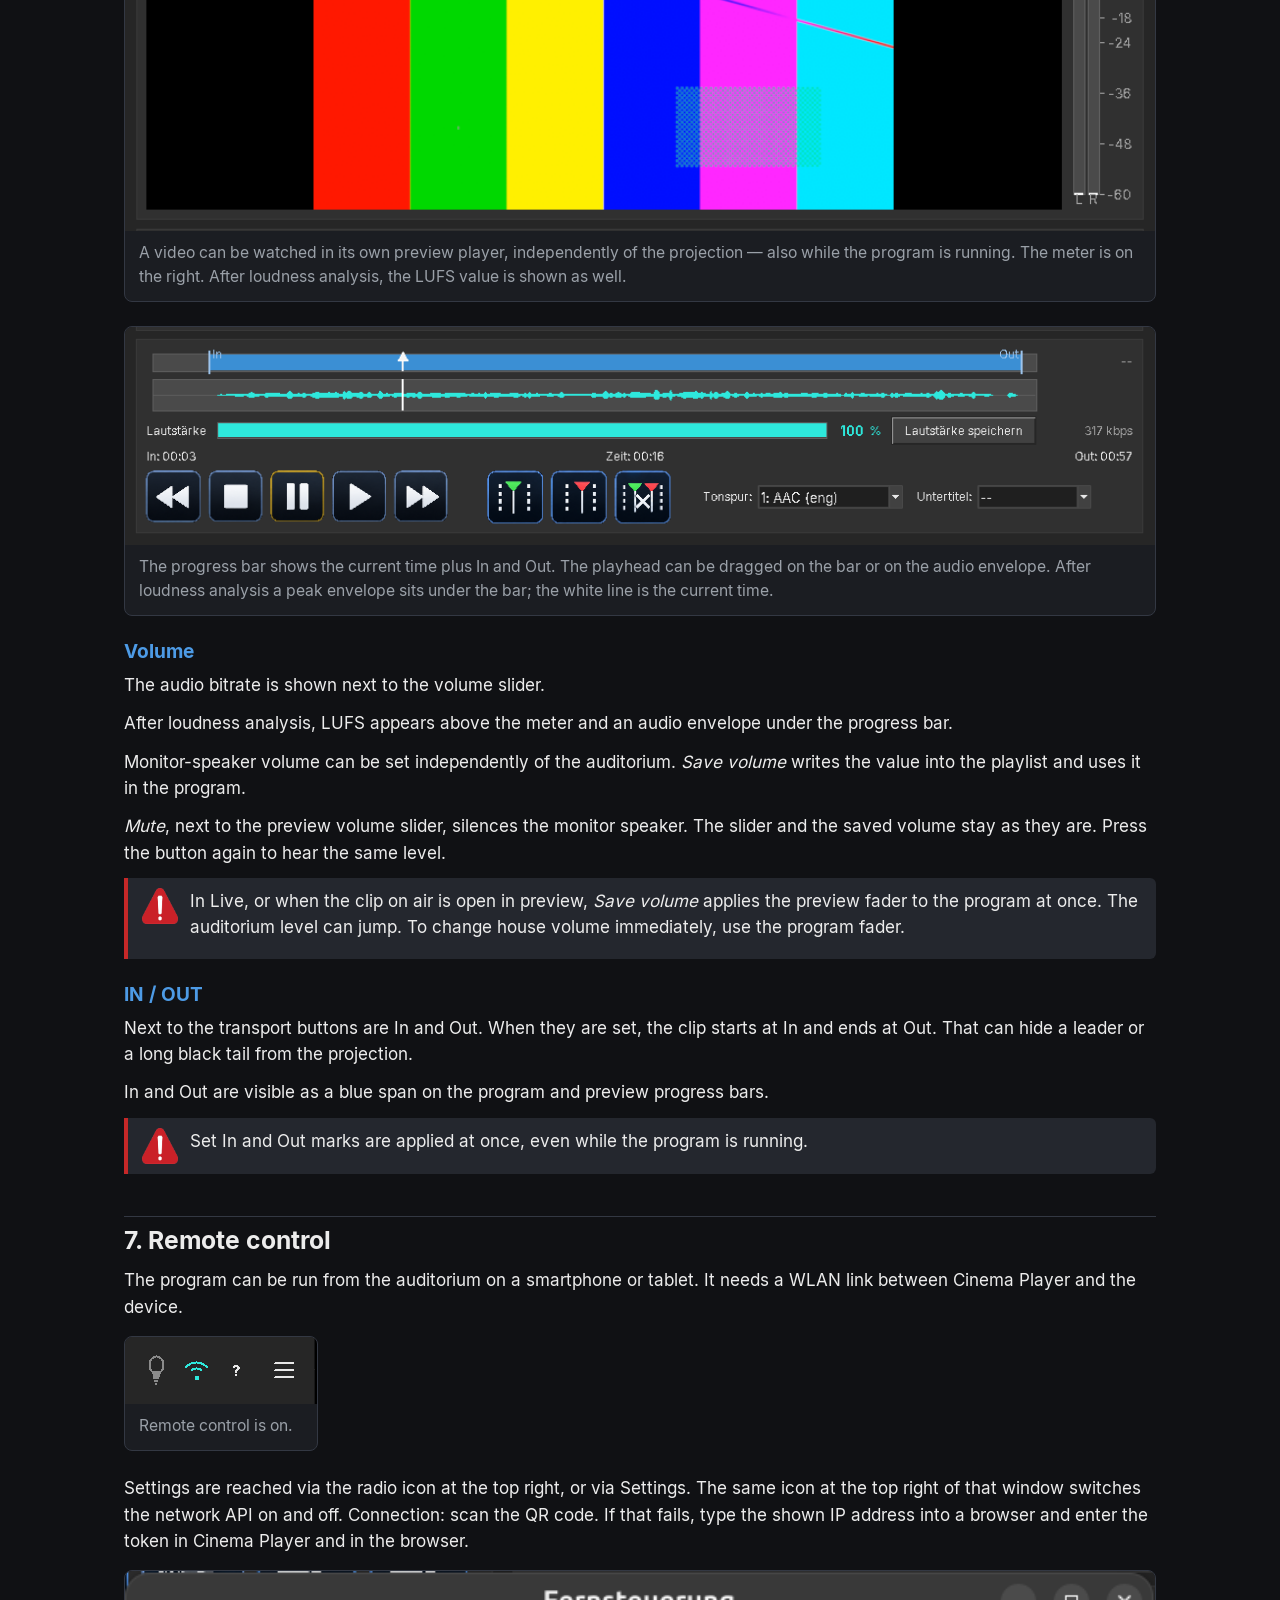
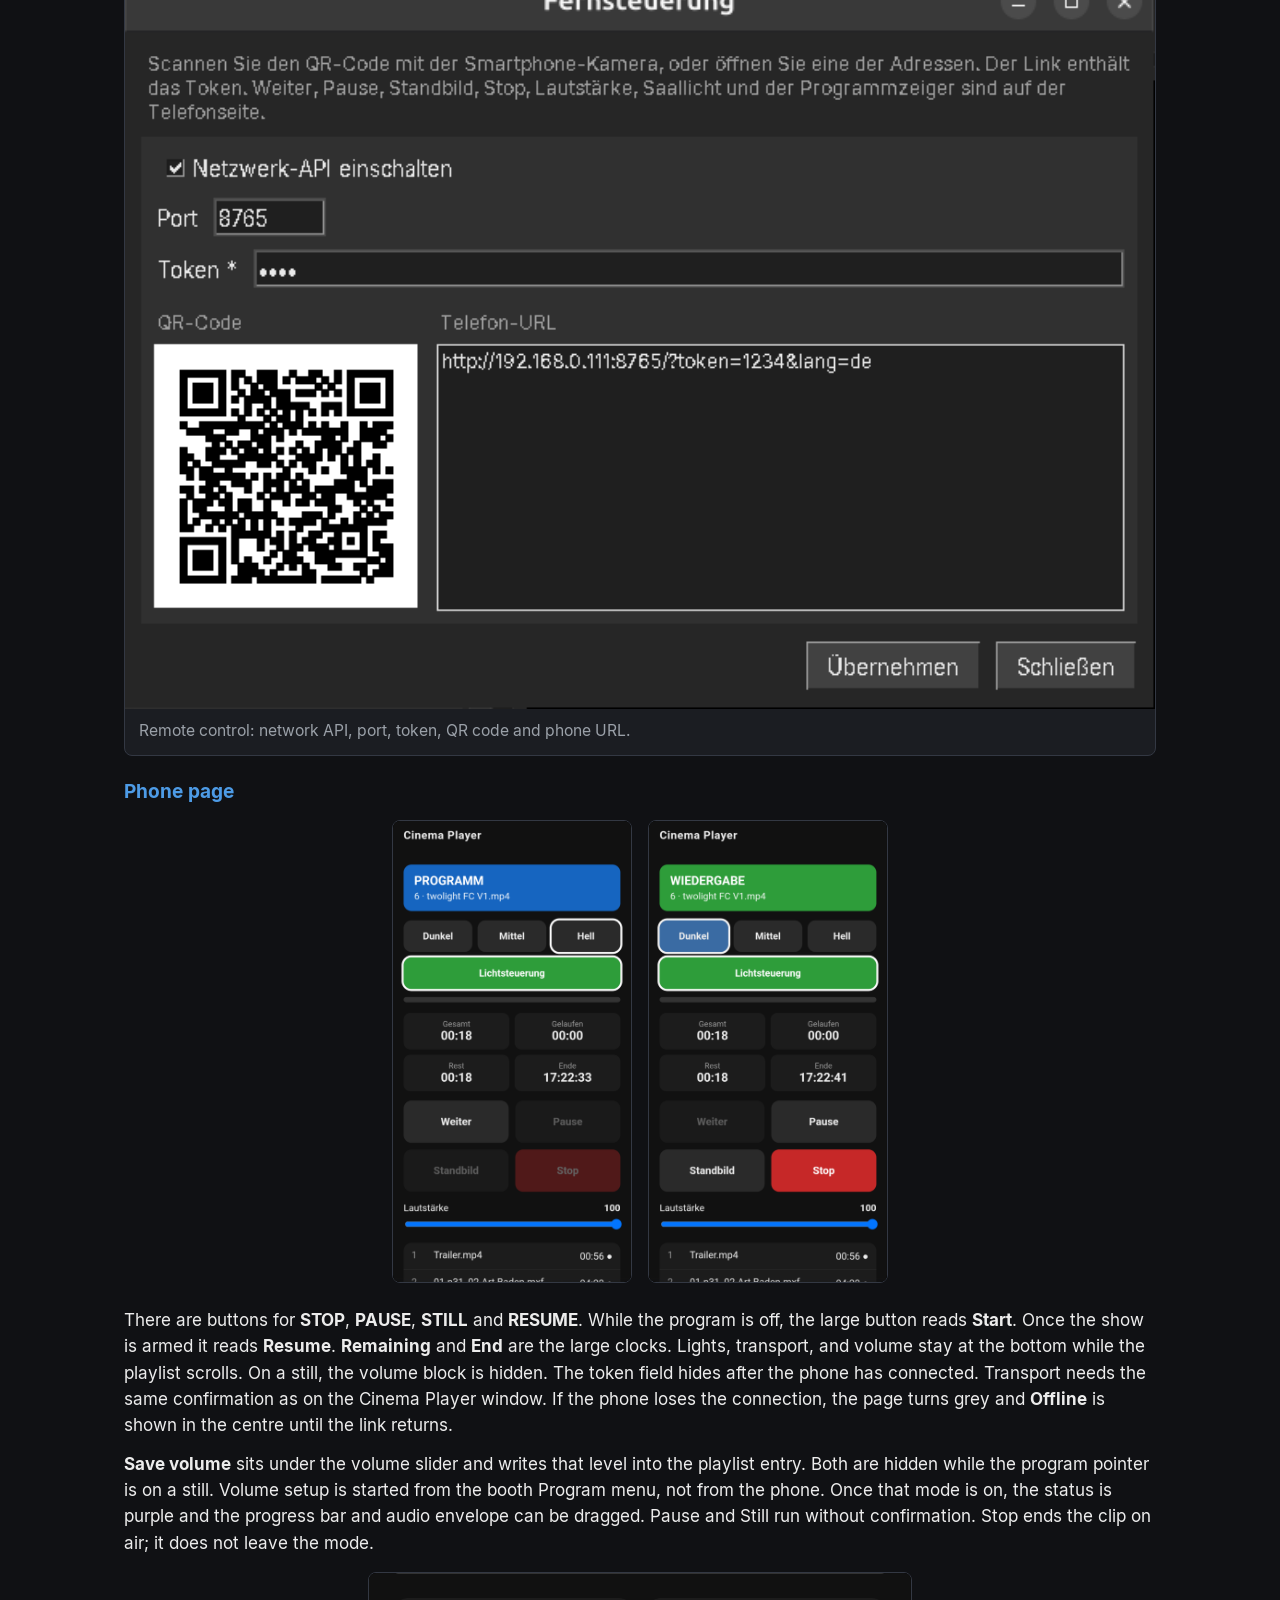
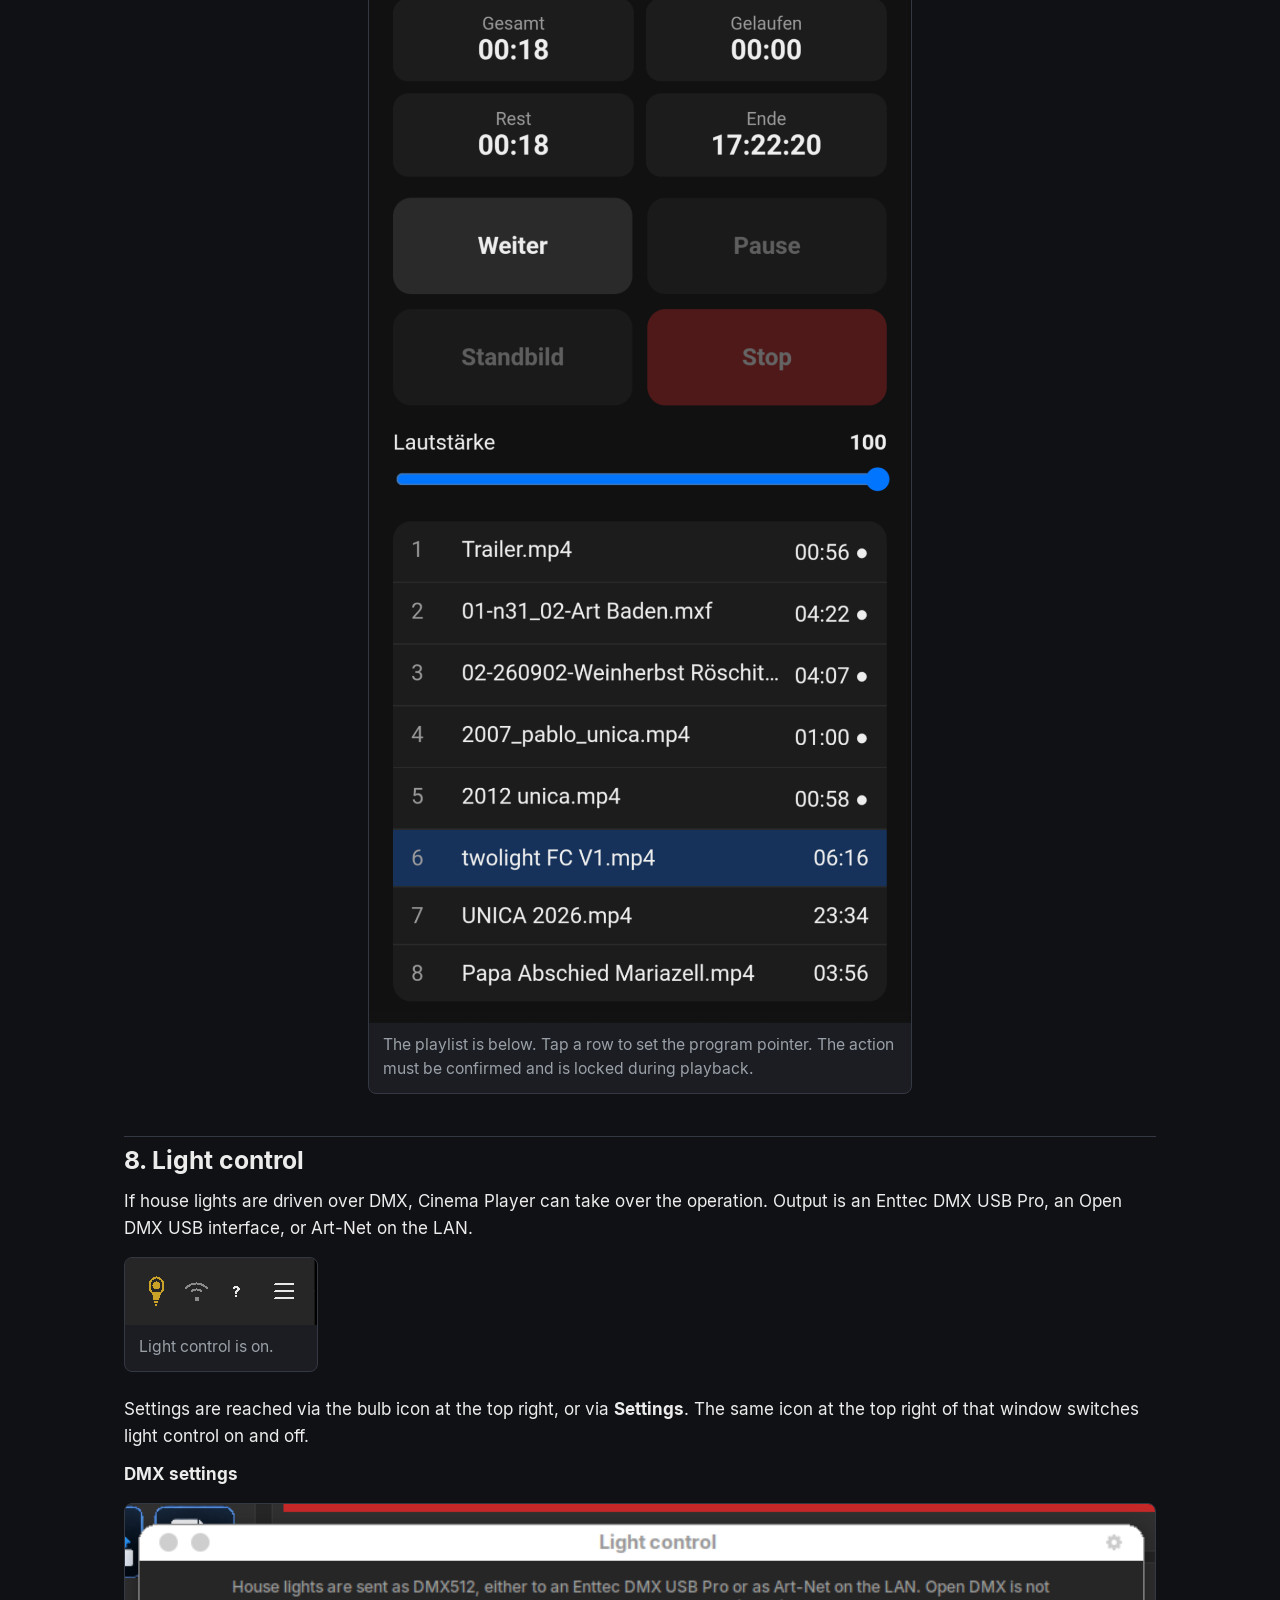
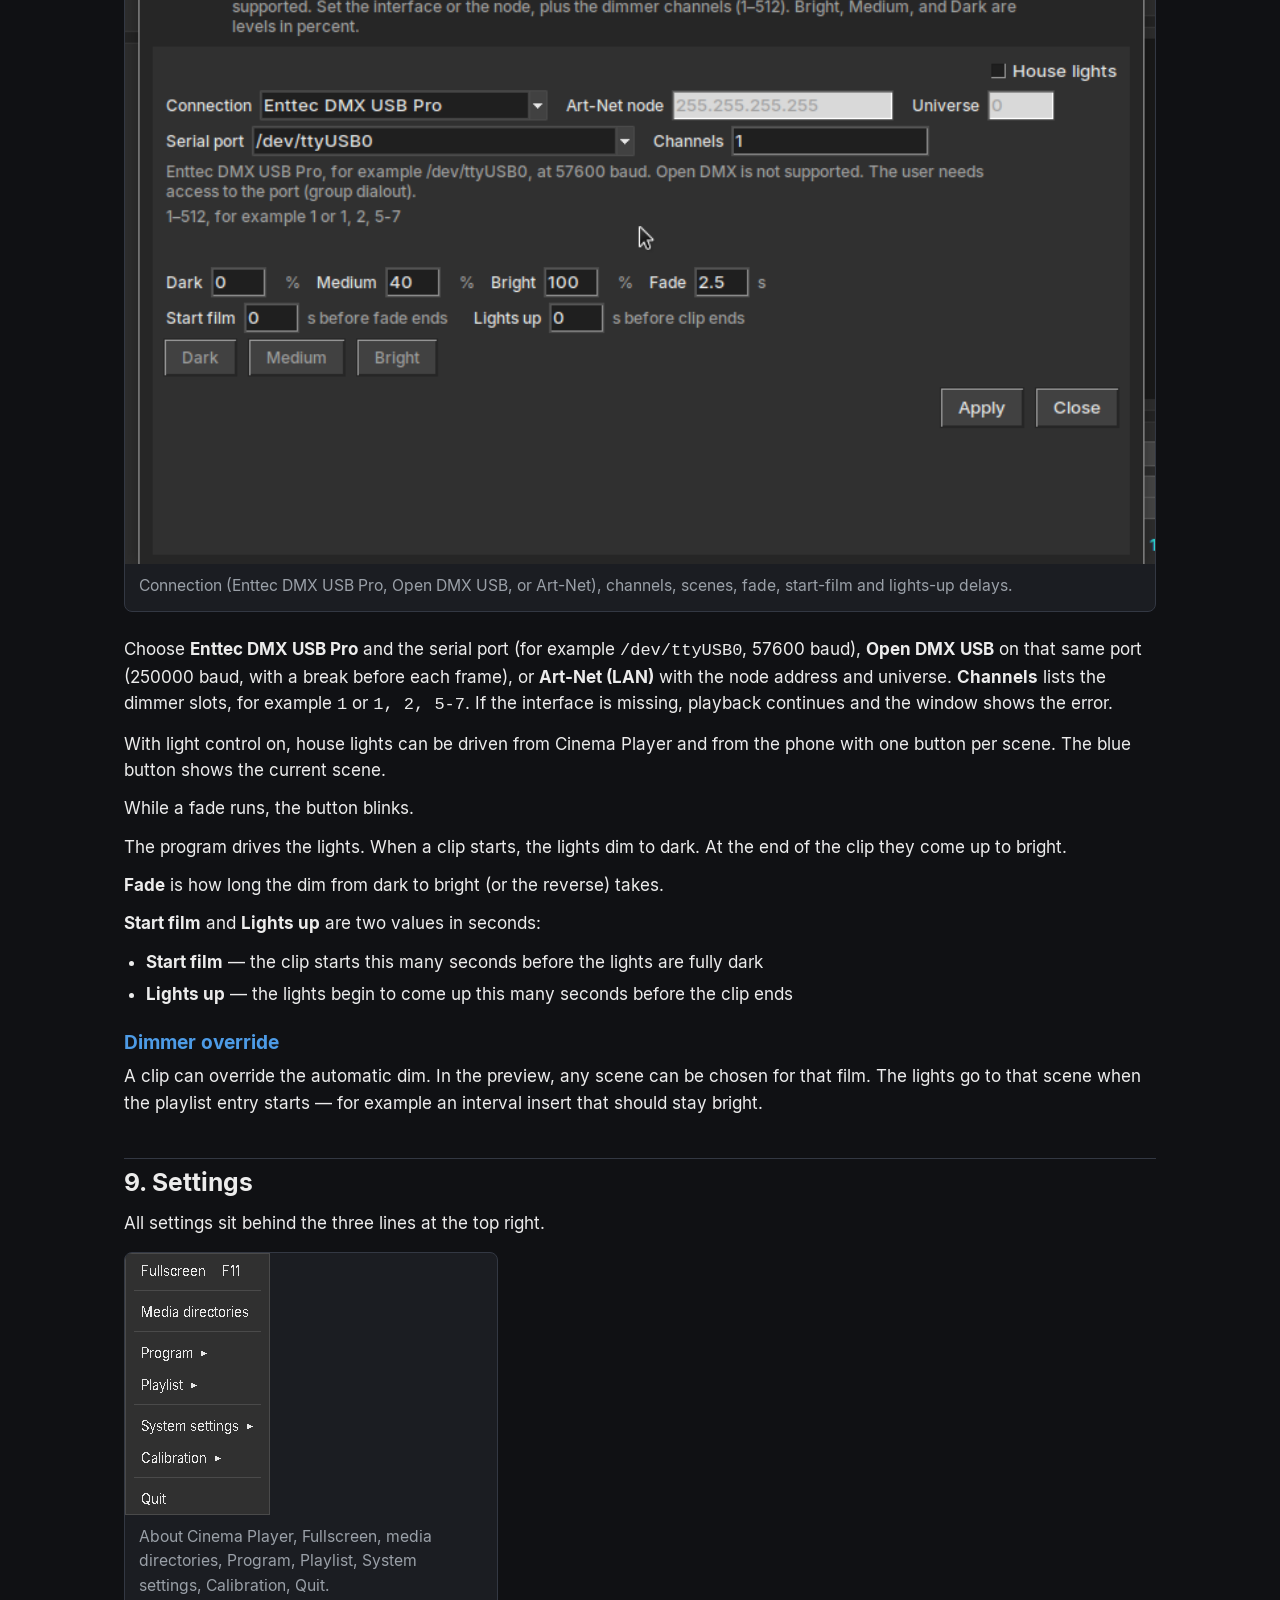
==== commit f17ea68e: "Update index.html" ====
--- a/manual/index.html
+++ b/manual/index.html
@@ -10,7 +10,7 @@
 <body>
   <header class="top">
     <a class="logo" href="#anfang">
-      <img src="images/logo.png" alt="Cinema Player">
+      <img src="images/logo-header.png" alt="Cinema Player">
     </a>
     <div class="title">
       <span data-lang="en">Operator manual</span>
